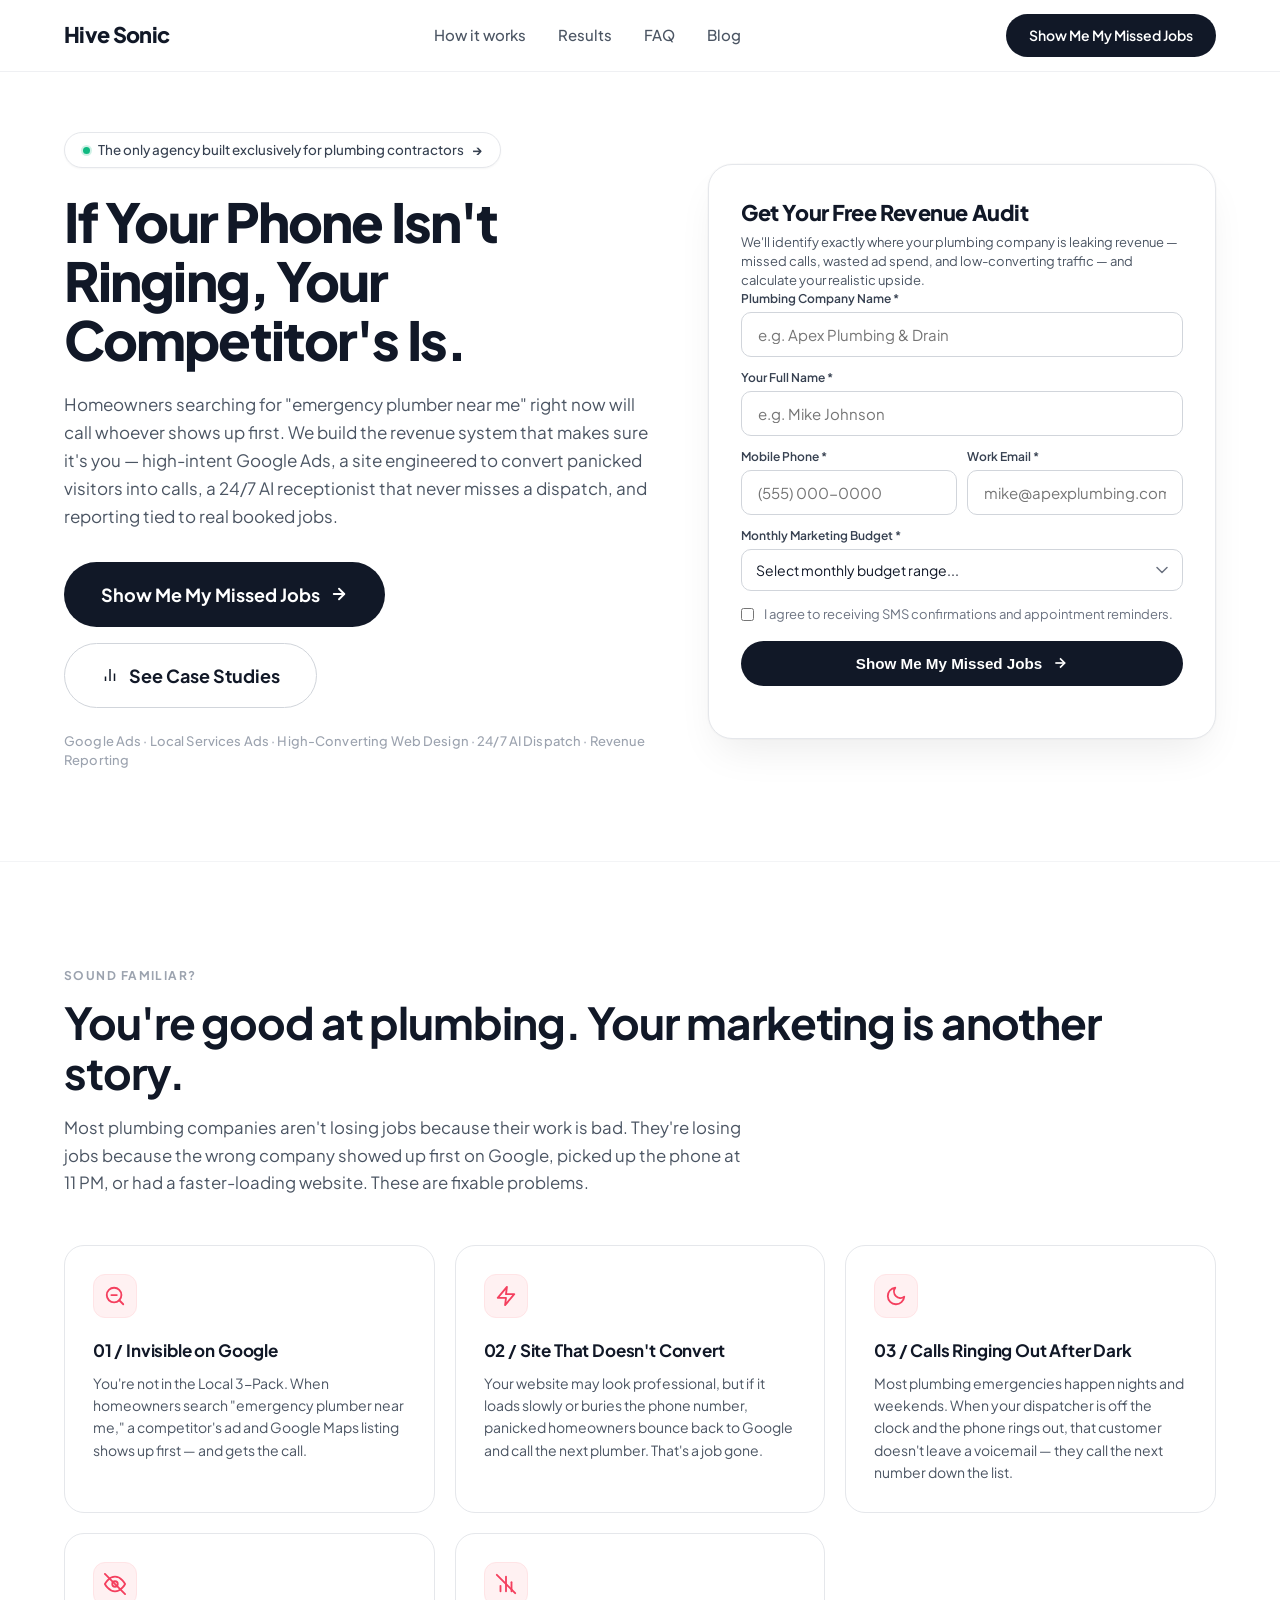
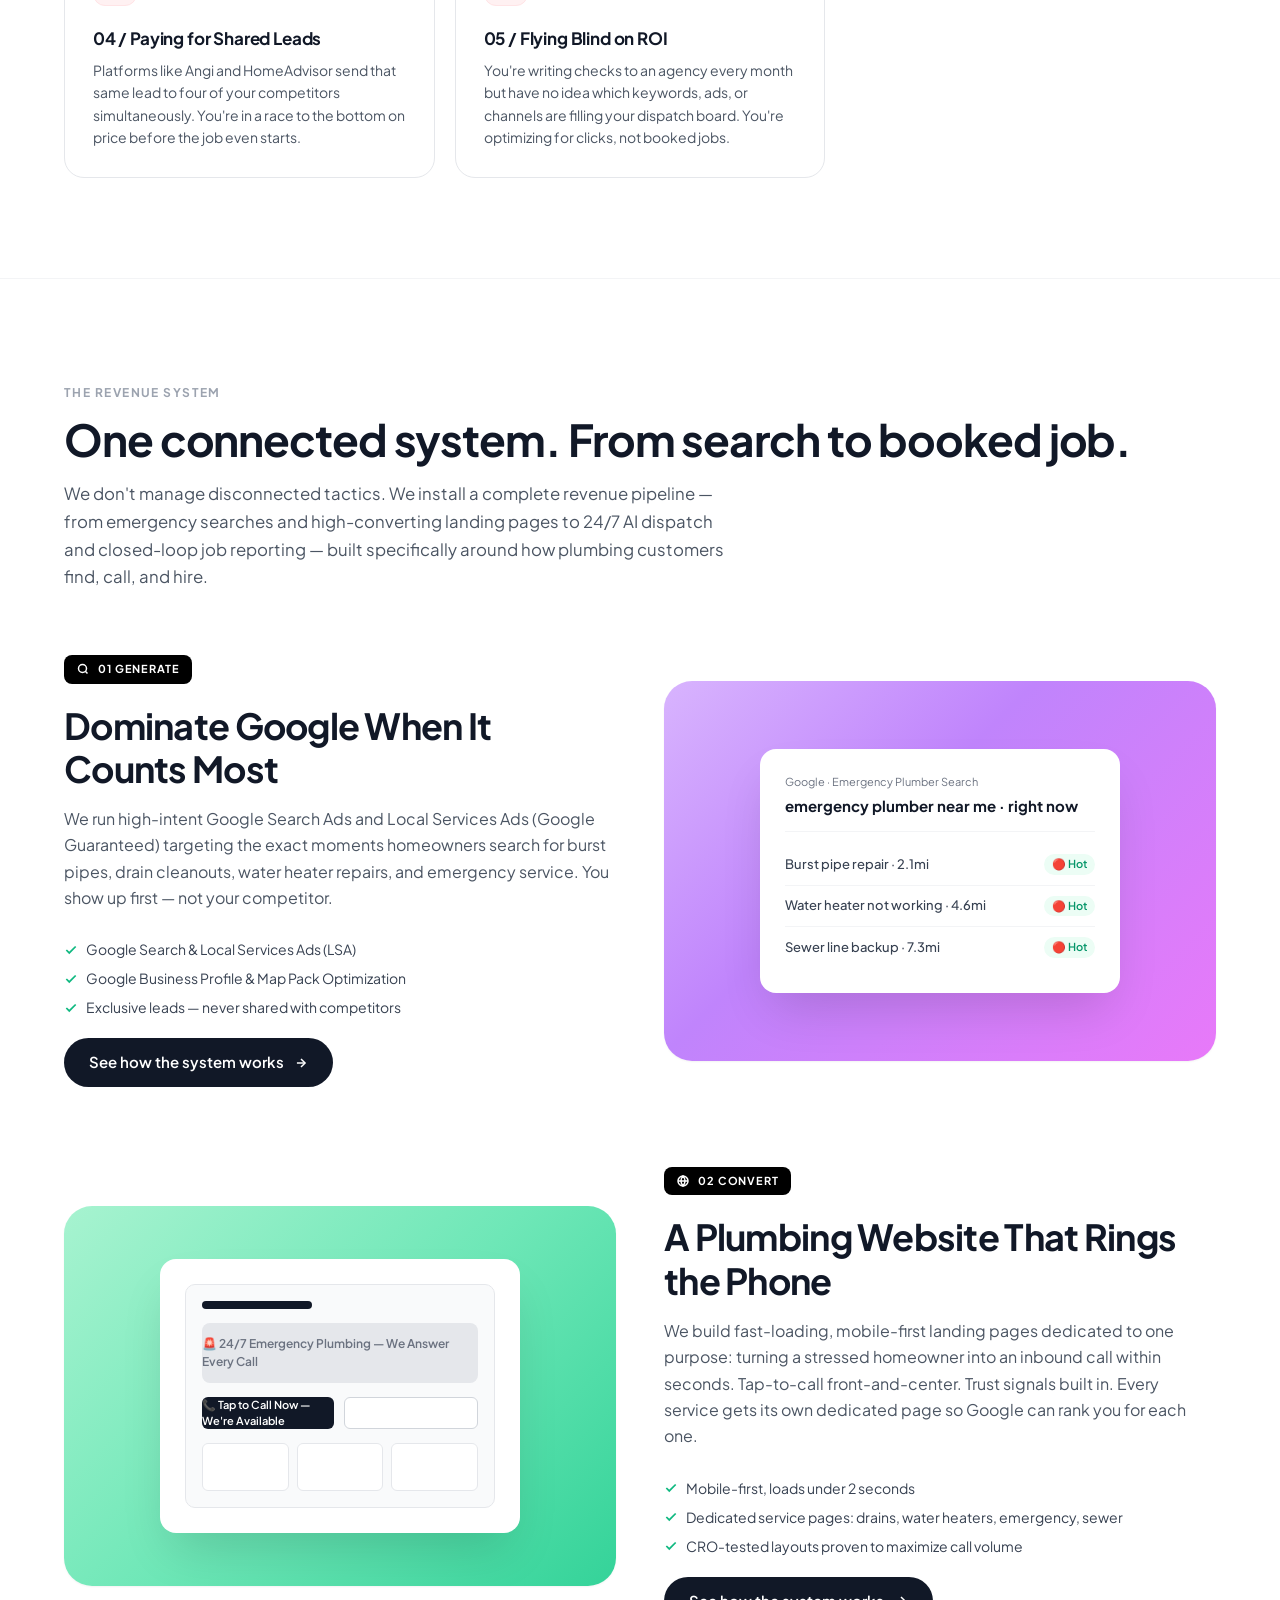
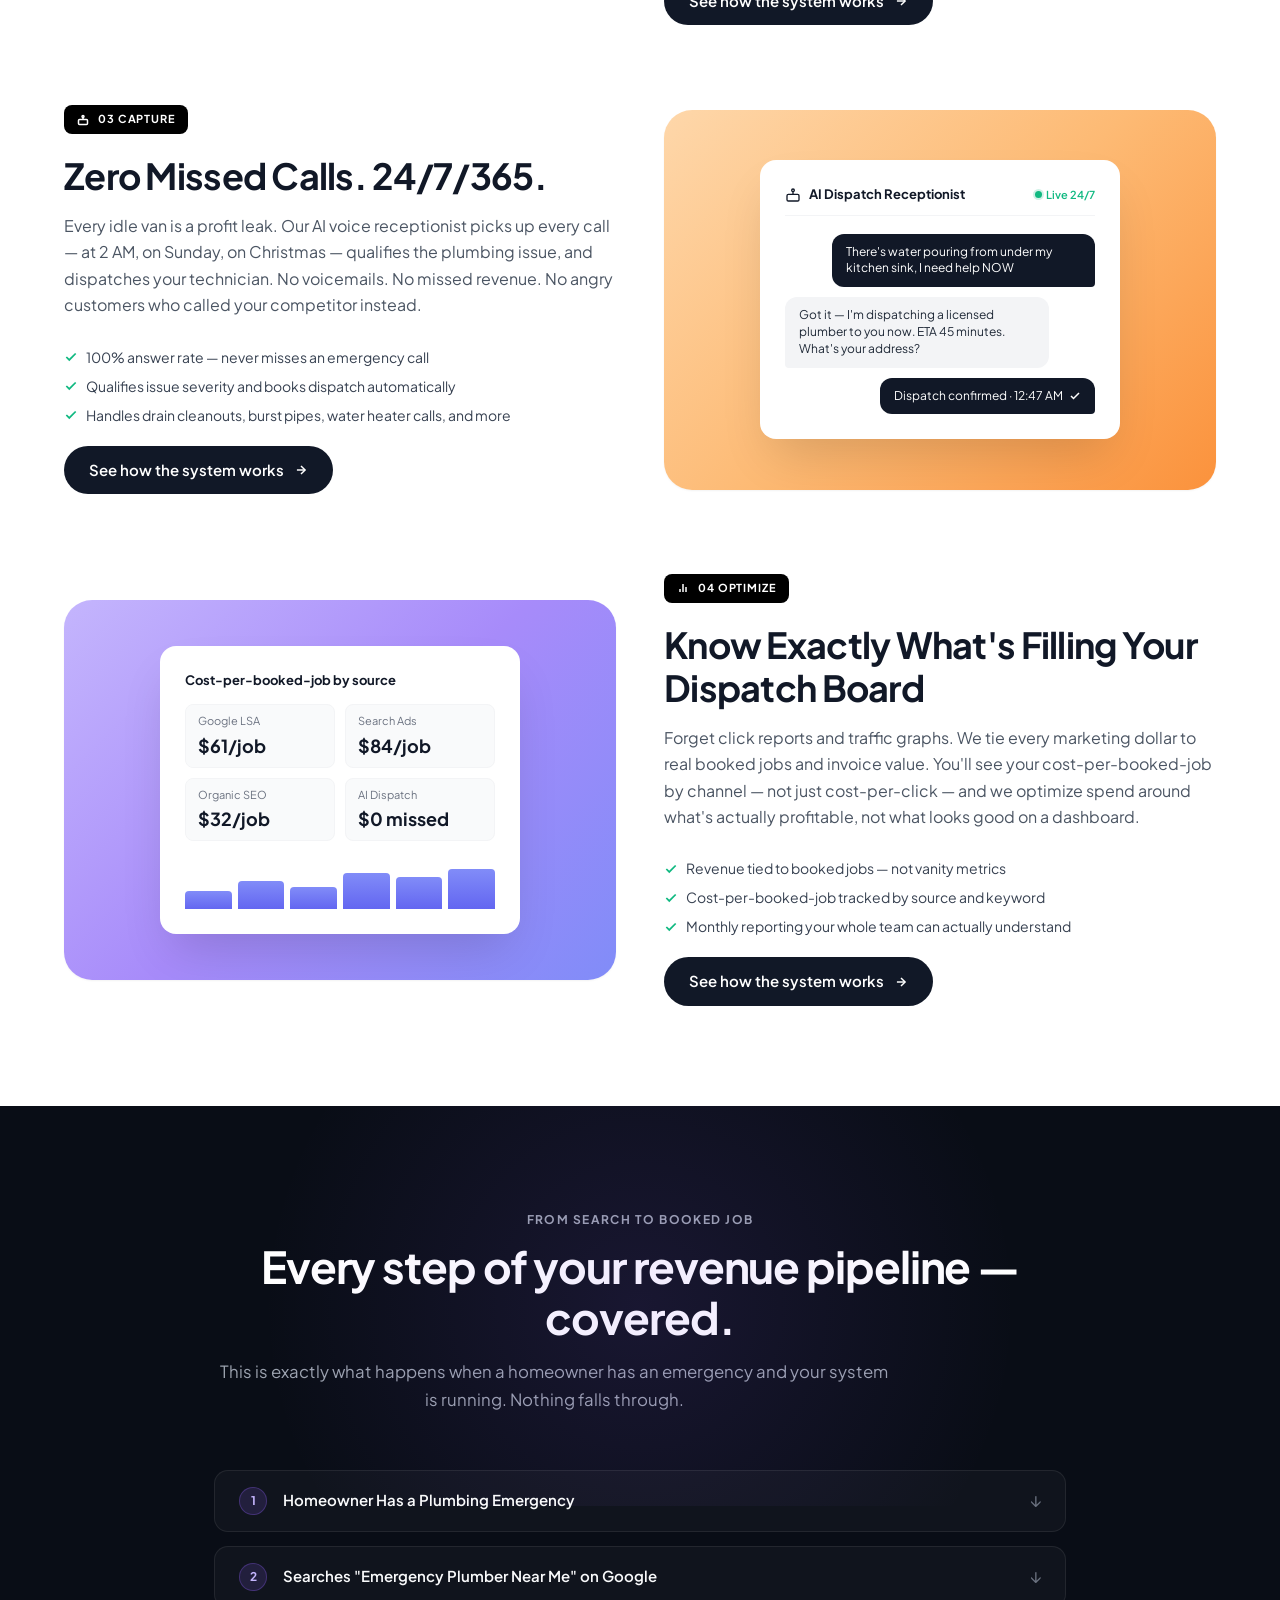
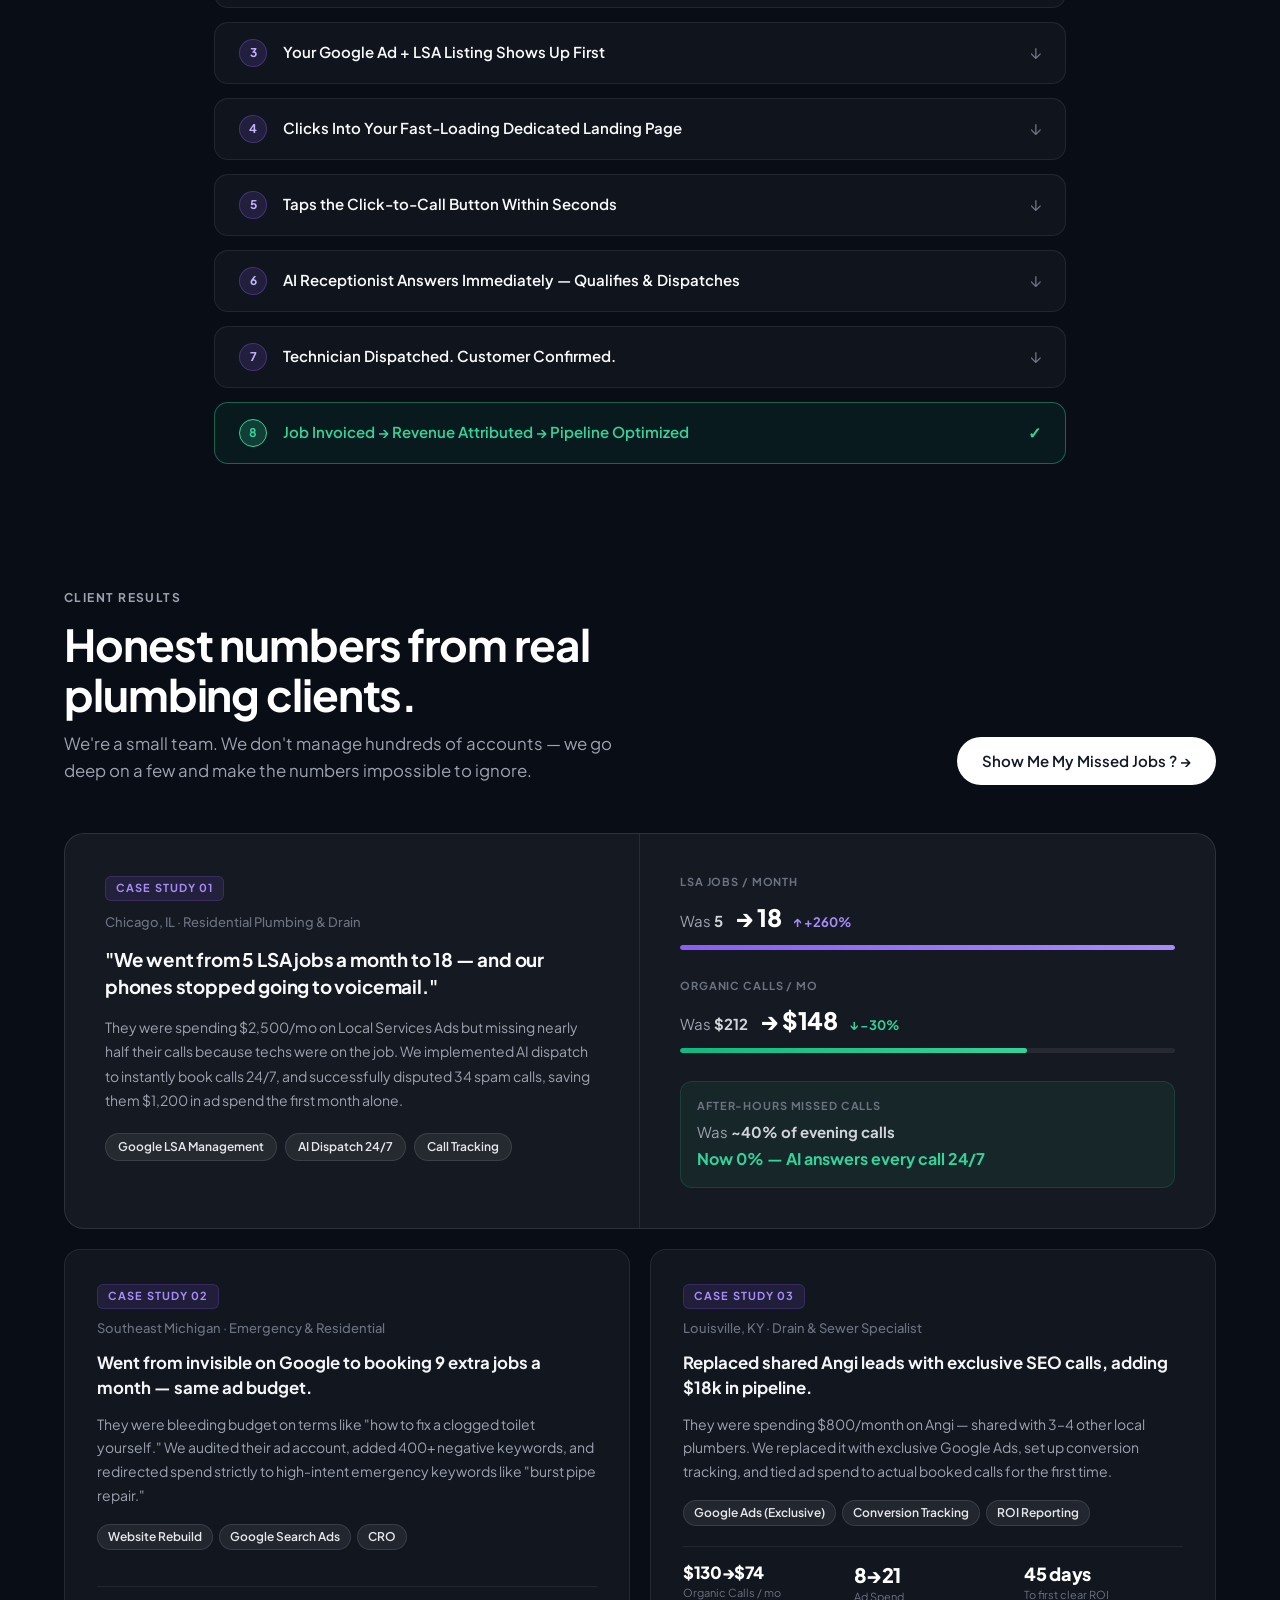
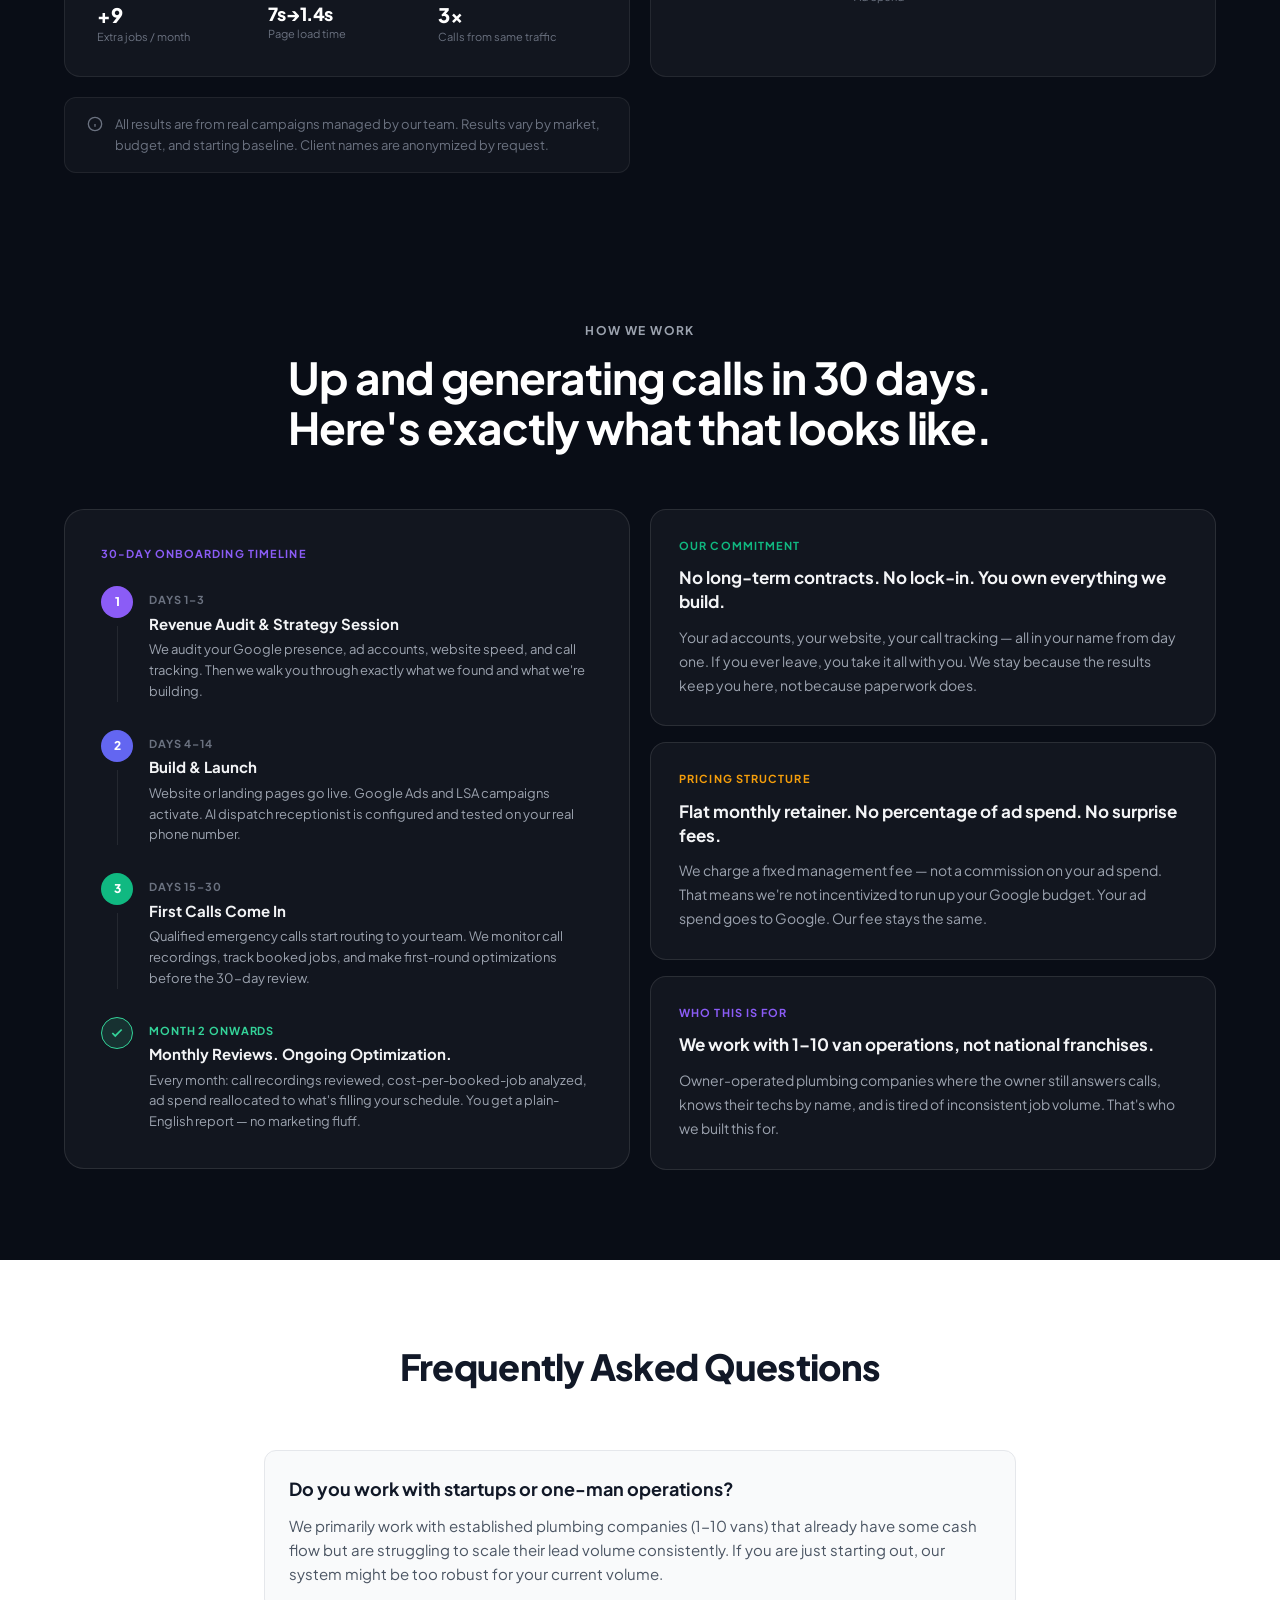
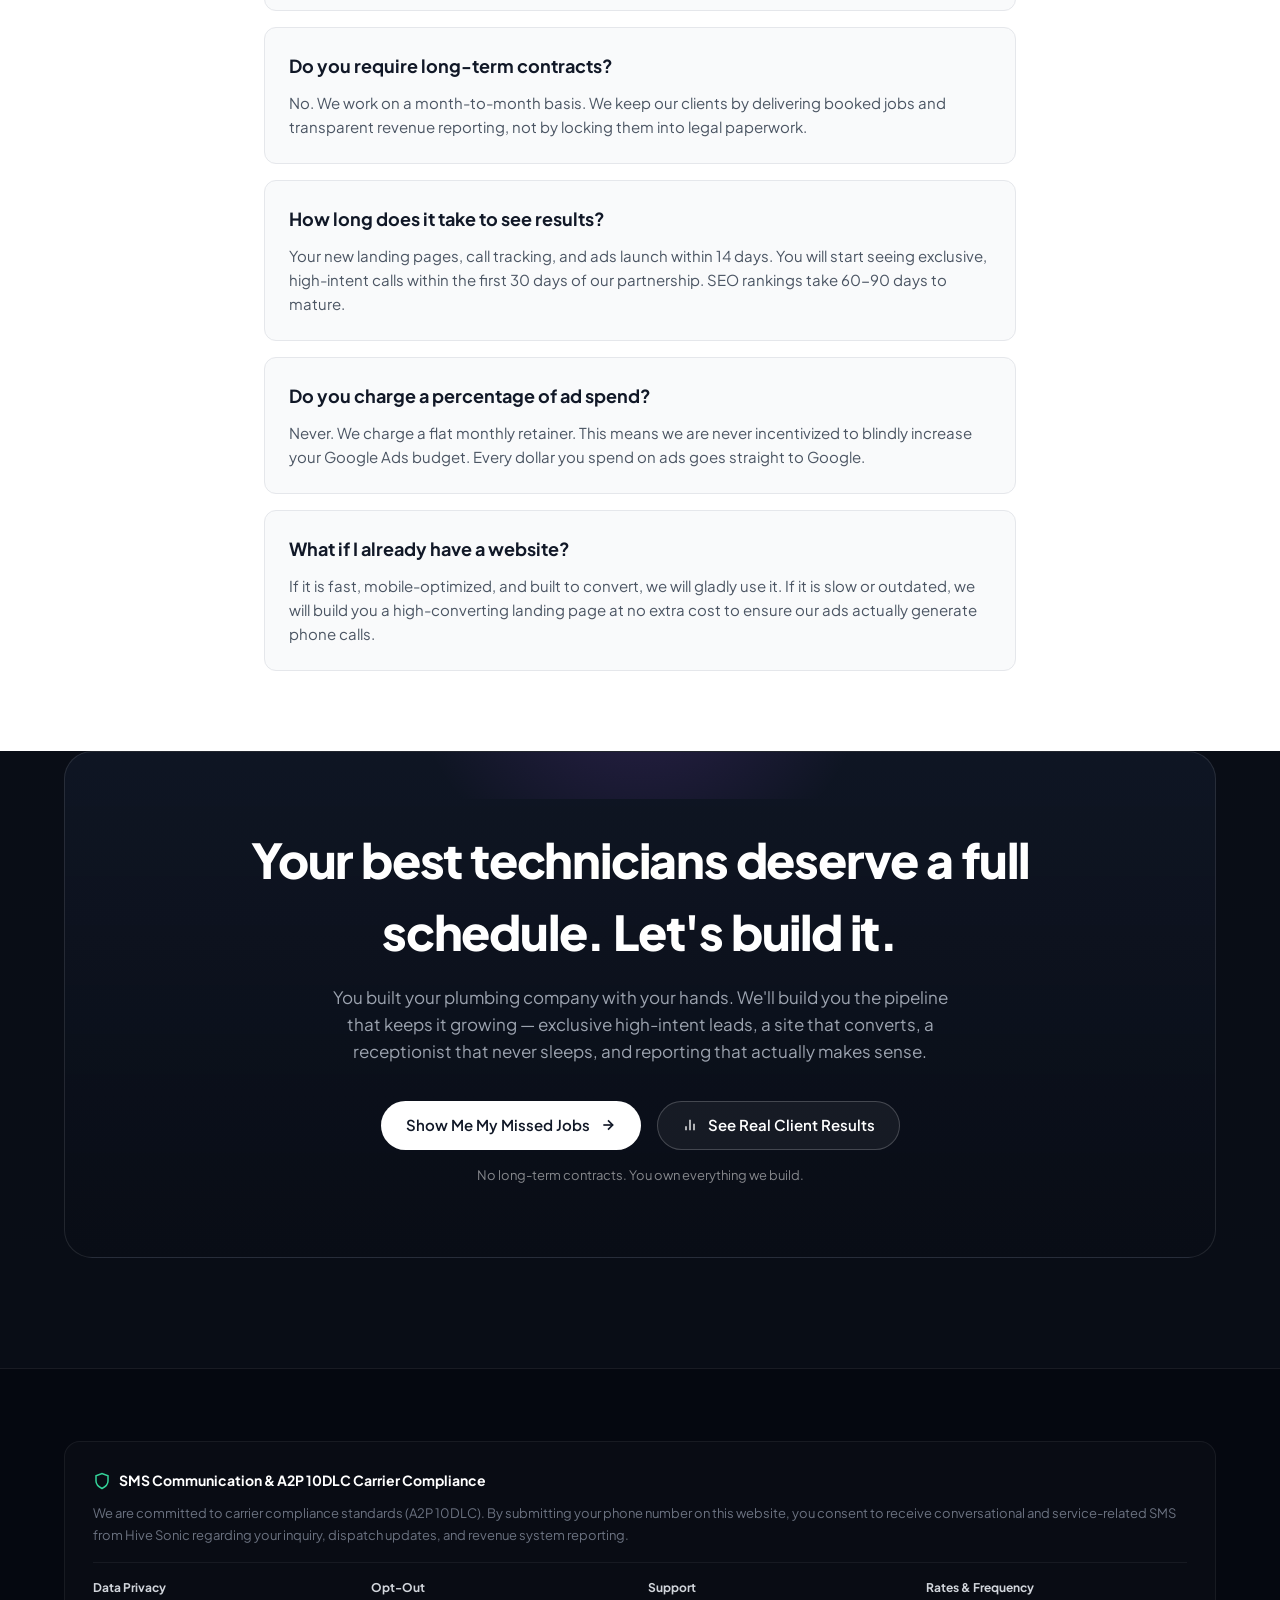
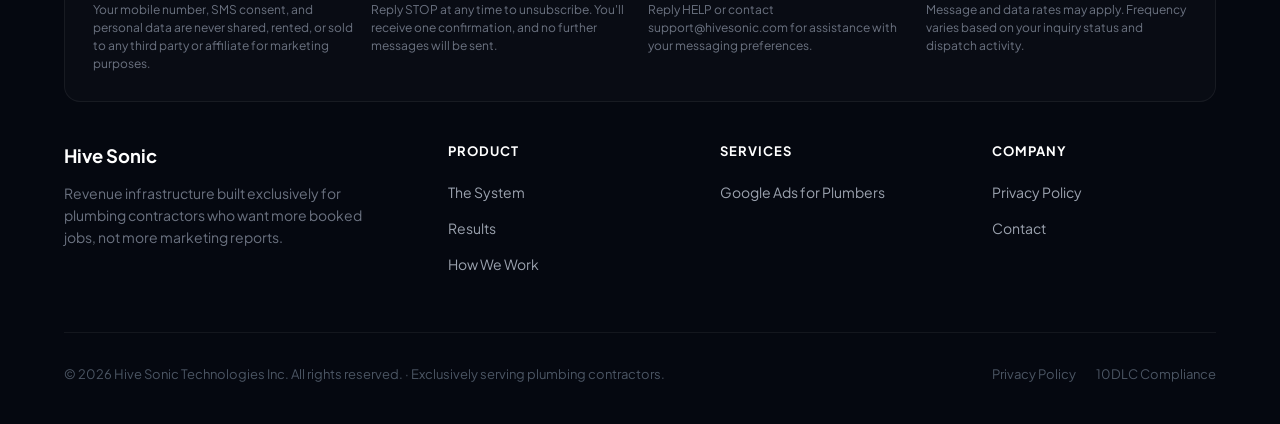
==== index.html @ 8dbe5eb0 "Add Blog link to navigation menus across all pages" ====
<!DOCTYPE html>
<html lang="en">
<head>
  <meta charset="UTF-8" />
  <meta name="viewport" content="width=device-width, initial-scale=1.0" />
  <title>Hive Sonic — Plumbing Marketing Agency That Books Jobs, Not Just Leads</title>
  <meta name="description" content="We help plumbing companies fill their dispatch board year-round with high-intent leads, 24/7 AI dispatch, and revenue reporting tied to real booked jobs — not vanity metrics." />
  <link rel="stylesheet" href="css/style.css" />
  <link rel="icon" href="data:image/svg+xml,<svg xmlns='http://www.w3.org/2000/svg' viewBox='0 0 100 100'><rect width='100' height='100' rx='24' fill='%23111827'/><circle cx='50' cy='50' r='16' fill='%23ffffff'/></svg>" />
</head>
<body>

  <!-- NAVIGATION -->
  <header class="header">
    <div class="container nav-container">
      <a href="index.html" class="logo">Hive Sonic</a>

      <nav class="nav-links">
        <a href="#how-it-works" class="nav-link">How it works</a>
        <a href="#results" class="nav-link">Results</a>
        <a href="#faq" class="nav-link">FAQ</a>
        <a href="blog.html" class="nav-link">Blog</a>
      </nav>

      <div class="nav-actions">
        <a href="#hero-booking-form" class="btn btn-primary btn-sm">Show Me My Missed Jobs</a>
        <button class="mobile-menu-btn" id="mobile-toggle" aria-label="Toggle menu">
          <span></span><span></span><span></span>
        </button>
      </div>
    </div>
  </header>

  <!-- Mobile Drawer -->
  <div id="mobile-drawer" style="display:none; background:#ffffff; border-bottom:1px solid #e5e7eb; padding:20px 24px;">
    <div style="display:flex; flex-direction:column; gap:16px;">
      <a href="#how-it-works" class="nav-link" style="font-size:1.1rem; font-weight:600;">How it works</a>
      <a href="#results" class="nav-link" style="font-size:1.1rem; font-weight:600;">Results</a>
      <a href="#faq" class="nav-link" style="font-size:1.1rem; font-weight:600;">FAQ</a>
      <a href="blog.html" class="nav-link" style="font-size:1.1rem; font-weight:600;">Blog</a>
      <a href="#hero-booking-form" class="btn btn-primary open-modal-btn" style="width:100%; justify-content:center; margin-top:10px;">Show Me My Missed Jobs</a>
    </div>
  </div>

  <main>
    <!-- ===================================================
         SECTION 1 — HERO
         =================================================== -->
    <section class="hero" id="hero">
      <div class="container">
        <div class="hero-grid-split">

          <!-- Left: Copy -->
          <div class="hero-content">

            <div class="hero-pill-wrapper">
              <a href="#system" class="hero-pill">
                <span class="status-dot"></span>
                <span>The only agency built exclusively for plumbing contractors</span>
                <span style="font-weight:700;">→</span>
              </a>
            </div>

            <h1 class="hero-title">
              If Your Phone Isn't Ringing, Your Competitor's Is.
            </h1>

            <p class="hero-description">
              Homeowners searching for "emergency plumber near me" right now will call whoever shows up first. We build the revenue system that makes sure it's you — high-intent Google Ads, a site engineered to convert panicked visitors into calls, a 24/7 AI receptionist that never misses a dispatch, and reporting tied to real booked jobs.
            </p>

            <div class="hero-cta-group">
              <a href="#hero-booking-form" class="btn btn-primary btn-lg">
                Show Me My Missed Jobs
                <svg width="18" height="18" viewBox="0 0 24 24" fill="none" stroke="currentColor" stroke-width="2.5" stroke-linecap="round" stroke-linejoin="round"><line x1="5" y1="12" x2="19" y2="12"></line><polyline points="12 5 19 12 12 19"></polyline></svg>
              </a>
              <a href="#results" class="btn btn-secondary btn-lg">
                <svg width="18" height="18" viewBox="0 0 24 24" fill="none" stroke="currentColor" stroke-width="2"><line x1="18" y1="20" x2="18" y2="10"></line><line x1="12" y1="20" x2="12" y2="4"></line><line x1="6" y1="20" x2="6" y2="14"></line></svg>
                See Case Studies
              </a>
            </div>

            <div class="hero-microcopy">
              Google Ads · Local Services Ads · High-Converting Web Design · 24/7 AI Dispatch · Revenue Reporting
            </div>

          </div>

          <!-- Right: Booking Form Card -->
          <div class="hero-card-form" id="hero-booking-form">
            <div class="hero-form-header">
              <h2 class="hero-form-title">Get Your Free Revenue Audit</h2>
              <p class="hero-form-sub">
                We'll identify exactly where your plumbing company is leaking revenue — missed calls, wasted ad spend, and low-converting traffic — and calculate your realistic upside.
              </p>
              <form id="hero-audit-form">
              <input type="hidden" name="access_key" value="9e80df7a-deae-4be1-b392-f03b2db5c977">
              <input type="hidden" name="subject" value="New Audit Request from Hive Sonic">
              <input type="hidden" name="from_name" value="Hive Sonic Website">

              <div class="form-group-sm">
                <label class="form-label-sm" for="hero-company">Plumbing Company Name *</label>
                <input class="form-input form-input-sm" type="text" id="hero-company" name="Company Name" required placeholder="e.g. Apex Plumbing & Drain" />
              </div>

              <div class="form-group-sm">
                <label class="form-label-sm" for="hero-name">Your Full Name *</label>
                <input class="form-input form-input-sm" type="text" id="hero-name" name="Contact Name" required placeholder="e.g. Mike Johnson" />
              </div>

              <div class="grid-2-col" style="gap: 10px;">
                <div class="form-group-sm">
                  <label class="form-label-sm" for="hero-phone">Mobile Phone *</label>
                  <input class="form-input form-input-sm" type="tel" id="hero-phone" name="Phone" required placeholder="(555) 000-0000" />
                </div>
                <div class="form-group-sm">
                  <label class="form-label-sm" for="hero-email">Work Email *</label>
                  <input class="form-input form-input-sm" type="email" id="hero-email" name="Email" required placeholder="mike@apexplumbing.com" />
                </div>
              </div>

              <div class="form-group-sm" style="margin-bottom: 14px;">
                <label class="form-label-sm" for="hero-budget">Monthly Marketing Budget *</label>
                <select class="form-select" id="hero-budget" name="Budget" required>
                  <option value="" disabled selected>Select monthly budget range...</option>
                  <option value="under-2500">&lt; $2,500 / month</option>
                  <option value="2500-5000">$2,500 – $5,000 / month</option>
                  <option value="5000-10000">$5,000 – $10,000 / month</option>
                  <option value="10000-25000">$10,000 – $25,000 / month</option>
                  <option value="25000-plus">$25,000+ / month</option>
                </select>
              </div>

              <div style="margin-bottom: 18px; display: flex; align-items: flex-start; gap: 10px;">
                <input type="checkbox" id="hero-sms-consent" name="SMS Consent" value="Agreed" required style="margin-top: 3px; cursor: pointer;" />
                <label for="hero-sms-consent" style="font-size: 0.8125rem; color: #6b7280; line-height: 1.4; margin: 0; cursor: pointer;">
                  I agree to receiving SMS confirmations and appointment reminders.
                </label>
              </div>

              <button type="submit" class="btn btn-primary" style="width:100%; justify-content:center; padding:13px; font-size:0.95rem; font-weight:700;">
                Show Me My Missed Jobs
                <svg width="16" height="16" viewBox="0 0 24 24" fill="none" stroke="currentColor" stroke-width="2.5"><line x1="5" y1="12" x2="19" y2="12"></line><polyline points="12 5 19 12 12 19"></polyline></svg>
              </button>
            </form>

            <div id="hero-form-success" style="display:none; text-align:center; padding:24px 0;">
              <div style="width:48px; height:48px; background:#ecfdf5; border-radius:50%; display:flex; align-items:center; justify-content:center; margin:0 auto 14px; color:#10b981;">
                <svg width="26" height="26" viewBox="0 0 24 24" fill="none" stroke="currentColor" stroke-width="3"><polyline points="20 6 9 17 4 12"></polyline></svg>
              </div>
              <h3 style="font-size:1.15rem; font-weight:700; color:#111827; margin-bottom:4px;">Audit Request Received!</h3>
              <p style="font-size:0.8125rem; color:#6b7280; line-height:1.45;">
                A plumbing growth specialist will review your market and reach you by SMS & email within 10 minutes during business hours.
              </p>
            </div>

          </div>

        </div>
      </div>
    </section>

    <!-- ===================================================
         SECTION 2 — THE PROBLEM
         =================================================== -->
    <section class="section section-problem" id="problem">
      <div class="container">

        <div class="problem-header">
          <span class="eyebrow">SOUND FAMILIAR?</span>
          <h2 class="section-headline">You're good at plumbing. Your marketing is another story.</h2>
          <p class="section-sub">
            Most plumbing companies aren't losing jobs because their work is bad. They're losing jobs because the wrong company showed up first on Google, picked up the phone at 11 PM, or had a faster-loading website. These are fixable problems.
          </p>
        </div>

        <div class="problem-grid">

          <div class="problem-card">
            <div class="problem-icon-wrapper">
              <svg width="22" height="22" viewBox="0 0 24 24" fill="none" stroke="currentColor" stroke-width="2" stroke-linecap="round" stroke-linejoin="round"><circle cx="11" cy="11" r="8"></circle><line x1="21" y1="21" x2="16.65" y2="16.65"></line><line x1="8" y1="11" x2="14" y2="11"></line></svg>
            </div>
            <h3 class="problem-card-title">01 / Invisible on Google</h3>
            <p class="problem-card-desc">You're not in the Local 3-Pack. When homeowners search "emergency plumber near me," a competitor's ad and Google Maps listing shows up first — and gets the call.</p>
          </div>

          <div class="problem-card">
            <div class="problem-icon-wrapper">
              <svg width="22" height="22" viewBox="0 0 24 24" fill="none" stroke="currentColor" stroke-width="2" stroke-linecap="round" stroke-linejoin="round"><path d="M13 2L3 14h9l-1 8 10-12h-9l1-8z"></path></svg>
            </div>
            <h3 class="problem-card-title">02 / Site That Doesn't Convert</h3>
            <p class="problem-card-desc">Your website may look professional, but if it loads slowly or buries the phone number, panicked homeowners bounce back to Google and call the next plumber. That's a job gone.</p>
          </div>

          <div class="problem-card">
            <div class="problem-icon-wrapper">
              <svg width="22" height="22" viewBox="0 0 24 24" fill="none" stroke="currentColor" stroke-width="2" stroke-linecap="round" stroke-linejoin="round"><path d="M21 12.79A9 9 0 1 1 11.21 3 7 7 0 0 0 21 12.79z"></path></svg>
            </div>
            <h3 class="problem-card-title">03 / Calls Ringing Out After Dark</h3>
            <p class="problem-card-desc">Most plumbing emergencies happen nights and weekends. When your dispatcher is off the clock and the phone rings out, that customer doesn't leave a voicemail — they call the next number down the list.</p>
          </div>

          <div class="problem-card">
            <div class="problem-icon-wrapper">
              <svg width="22" height="22" viewBox="0 0 24 24" fill="none" stroke="currentColor" stroke-width="2" stroke-linecap="round" stroke-linejoin="round"><path d="M1 12s4-8 11-8 11 8 11 8-4 8-11 8-11-8-11-8z"></path><circle cx="12" cy="12" r="3"></circle><line x1="1" y1="1" x2="23" y2="23"></line></svg>
            </div>
            <h3 class="problem-card-title">04 / Paying for Shared Leads</h3>
            <p class="problem-card-desc">Platforms like Angi and HomeAdvisor send that same lead to four of your competitors simultaneously. You're in a race to the bottom on price before the job even starts.</p>
          </div>

          <div class="problem-card">
            <div class="problem-icon-wrapper">
              <svg width="22" height="22" viewBox="0 0 24 24" fill="none" stroke="currentColor" stroke-width="2" stroke-linecap="round" stroke-linejoin="round"><line x1="18" y1="20" x2="18" y2="10"></line><line x1="12" y1="20" x2="12" y2="4"></line><line x1="6" y1="20" x2="6" y2="14"></line><line x1="2" y1="2" x2="22" y2="22"></line></svg>
            </div>
            <h3 class="problem-card-title">05 / Flying Blind on ROI</h3>
            <p class="problem-card-desc">You're writing checks to an agency every month but have no idea which keywords, ads, or channels are filling your dispatch board. You're optimizing for clicks, not booked jobs.</p>
          </div>

        </div>

      </div>
    </section>

    <!-- ===================================================
         SECTION 3 — THE CORE SYSTEM
         =================================================== -->
    <section class="section section-system" id="system">
      <div class="container">

        <div class="system-header">
          <span class="eyebrow">THE REVENUE SYSTEM</span>
          <h2 class="section-headline">One connected system. From search to booked job.</h2>
          <p class="section-sub">
            We don't manage disconnected tactics. We install a complete revenue pipeline — from emergency searches and high-converting landing pages to 24/7 AI dispatch and closed-loop job reporting — built specifically around how plumbing customers find, call, and hire.
          </p>
        </div>

        <div class="system-stages">

          <!-- STAGE 01: GENERATE -->
          <div class="stage-row">
            <div class="stage-content">
              <div class="stage-badge">
                <span class="stage-badge-icon">
                  <svg width="12" height="12" viewBox="0 0 24 24" fill="none" stroke="currentColor" stroke-width="3"><circle cx="11" cy="11" r="8"></circle><line x1="21" y1="21" x2="16.65" y2="16.65"></line></svg>
                </span>
                01 GENERATE
              </div>
              <h3 class="stage-headline">Dominate Google When It Counts Most</h3>
              <p class="stage-desc">We run high-intent Google Search Ads and Local Services Ads (Google Guaranteed) targeting the exact moments homeowners search for burst pipes, drain cleanouts, water heater repairs, and emergency service. You show up first — not your competitor.</p>
              <ul style="list-style:none; padding:0; margin:0 0 20px; display:flex; flex-direction:column; gap:8px;">
                <li style="display:flex; align-items:center; gap:8px; font-size:0.875rem; color:#374151;">
                  <svg width="14" height="14" viewBox="0 0 24 24" fill="none" stroke="#10b981" stroke-width="3"><polyline points="20 6 9 17 4 12"></polyline></svg>
                  Google Search & Local Services Ads (LSA)
                </li>
                <li style="display:flex; align-items:center; gap:8px; font-size:0.875rem; color:#374151;">
                  <svg width="14" height="14" viewBox="0 0 24 24" fill="none" stroke="#10b981" stroke-width="3"><polyline points="20 6 9 17 4 12"></polyline></svg>
                  Google Business Profile &amp; Map Pack Optimization
                </li>
                <li style="display:flex; align-items:center; gap:8px; font-size:0.875rem; color:#374151;">
                  <svg width="14" height="14" viewBox="0 0 24 24" fill="none" stroke="#10b981" stroke-width="3"><polyline points="20 6 9 17 4 12"></polyline></svg>
                  Exclusive leads — never shared with competitors
                </li>
              </ul>
              <a href="#hero-booking-form" class="btn btn-primary open-modal-btn">
                See how the system works
                <svg width="14" height="14" viewBox="0 0 24 24" fill="none" stroke="currentColor" stroke-width="2.5"><line x1="5" y1="12" x2="19" y2="12"></line><polyline points="12 5 19 12 12 19"></polyline></svg>
              </a>
            </div>

            <div class="stage-visual">
              <div class="gradient-backdrop gradient-purple">
                <div class="floating-ui-card">
                  <div class="search-widget-label">Google · Emergency Plumber Search</div>
                  <div class="search-widget-query">emergency plumber near me · right now</div>
                  <div class="search-lead-item">
                    <span>Burst pipe repair · 2.1mi</span>
                    <span class="badge-hot">🔴 Hot</span>
                  </div>
                  <div class="search-lead-item">
                    <span>Water heater not working · 4.6mi</span>
                    <span class="badge-hot">🔴 Hot</span>
                  </div>
                  <div class="search-lead-item">
                    <span>Sewer line backup · 7.3mi</span>
                    <span class="badge-hot">🔴 Hot</span>
                  </div>
                </div>
              </div>
            </div>
          </div>

          <!-- STAGE 02: CONVERT -->
          <div class="stage-row reverse">
            <div class="stage-content">
              <div class="stage-badge">
                <span class="stage-badge-icon">
                  <svg width="12" height="12" viewBox="0 0 24 24" fill="none" stroke="currentColor" stroke-width="3"><circle cx="12" cy="12" r="10"></circle><line x1="2" y1="12" x2="22" y2="12"></line><path d="M12 2a15.3 15.3 0 0 1 4 10 15.3 15.3 0 0 1-4 10 15.3 15.3 0 0 1-4-10 15.3 15.3 0 0 1 4-10z"></path></svg>
                </span>
                02 CONVERT
              </div>
              <h3 class="stage-headline">A Plumbing Website That Rings the Phone</h3>
              <p class="stage-desc">We build fast-loading, mobile-first landing pages dedicated to one purpose: turning a stressed homeowner into an inbound call within seconds. Tap-to-call front-and-center. Trust signals built in. Every service gets its own dedicated page so Google can rank you for each one.</p>
              <ul style="list-style:none; padding:0; margin:0 0 20px; display:flex; flex-direction:column; gap:8px;">
                <li style="display:flex; align-items:center; gap:8px; font-size:0.875rem; color:#374151;">
                  <svg width="14" height="14" viewBox="0 0 24 24" fill="none" stroke="#10b981" stroke-width="3"><polyline points="20 6 9 17 4 12"></polyline></svg>
                  Mobile-first, loads under 2 seconds
                </li>
                <li style="display:flex; align-items:center; gap:8px; font-size:0.875rem; color:#374151;">
                  <svg width="14" height="14" viewBox="0 0 24 24" fill="none" stroke="#10b981" stroke-width="3"><polyline points="20 6 9 17 4 12"></polyline></svg>
                  Dedicated service pages: drains, water heaters, emergency, sewer
                </li>
                <li style="display:flex; align-items:center; gap:8px; font-size:0.875rem; color:#374151;">
                  <svg width="14" height="14" viewBox="0 0 24 24" fill="none" stroke="#10b981" stroke-width="3"><polyline points="20 6 9 17 4 12"></polyline></svg>
                  CRO-tested layouts proven to maximize call volume
                </li>
              </ul>
              <a href="#hero-booking-form" class="btn btn-primary open-modal-btn">
                See how the system works
                <svg width="14" height="14" viewBox="0 0 24 24" fill="none" stroke="currentColor" stroke-width="2.5"><line x1="5" y1="12" x2="19" y2="12"></line><polyline points="12 5 19 12 12 19"></polyline></svg>
              </a>
            </div>

            <div class="stage-visual">
              <div class="gradient-backdrop gradient-mint">
                <div class="floating-ui-card">
                  <div class="convert-preview">
                    <div class="convert-header-bar"></div>
                    <div class="convert-banner">🚨 24/7 Emergency Plumbing — We Answer Every Call</div>
                    <div class="convert-action-row">
                      <div class="convert-btn-mock">📞 Tap to Call Now — We're Available</div>
                      <div class="convert-btn-mock-light"></div>
                    </div>
                    <div class="convert-blocks">
                      <div class="convert-block"></div>
                      <div class="convert-block"></div>
                      <div class="convert-block"></div>
                    </div>
                  </div>
                </div>
              </div>
            </div>
          </div>

          <!-- STAGE 03: CAPTURE -->
          <div class="stage-row">
            <div class="stage-content">
              <div class="stage-badge">
                <span class="stage-badge-icon">
                  <svg width="12" height="12" viewBox="0 0 24 24" fill="none" stroke="currentColor" stroke-width="3"><rect x="3" y="11" width="18" height="10" rx="2"></rect><circle cx="12" cy="5" r="2"></circle><path d="M12 7v4"></path></svg>
                </span>
                03 CAPTURE
              </div>
              <h3 class="stage-headline">Zero Missed Calls. 24/7/365.</h3>
              <p class="stage-desc">Every idle van is a profit leak. Our AI voice receptionist picks up every call — at 2 AM, on Sunday, on Christmas — qualifies the plumbing issue, and dispatches your technician. No voicemails. No missed revenue. No angry customers who called your competitor instead.</p>
              <ul style="list-style:none; padding:0; margin:0 0 20px; display:flex; flex-direction:column; gap:8px;">
                <li style="display:flex; align-items:center; gap:8px; font-size:0.875rem; color:#374151;">
                  <svg width="14" height="14" viewBox="0 0 24 24" fill="none" stroke="#10b981" stroke-width="3"><polyline points="20 6 9 17 4 12"></polyline></svg>
                  100% answer rate — never misses an emergency call
                </li>
                <li style="display:flex; align-items:center; gap:8px; font-size:0.875rem; color:#374151;">
                  <svg width="14" height="14" viewBox="0 0 24 24" fill="none" stroke="#10b981" stroke-width="3"><polyline points="20 6 9 17 4 12"></polyline></svg>
                  Qualifies issue severity and books dispatch automatically
                </li>
                <li style="display:flex; align-items:center; gap:8px; font-size:0.875rem; color:#374151;">
                  <svg width="14" height="14" viewBox="0 0 24 24" fill="none" stroke="#10b981" stroke-width="3"><polyline points="20 6 9 17 4 12"></polyline></svg>
                  Handles drain cleanouts, burst pipes, water heater calls, and more
                </li>
              </ul>
              <a href="#hero-booking-form" class="btn btn-primary open-modal-btn">
                See how the system works
                <svg width="14" height="14" viewBox="0 0 24 24" fill="none" stroke="currentColor" stroke-width="2.5"><line x1="5" y1="12" x2="19" y2="12"></line><polyline points="12 5 19 12 12 19"></polyline></svg>
              </a>
            </div>

            <div class="stage-visual">
              <div class="gradient-backdrop gradient-amber">
                <div class="floating-ui-card">
                  <div class="ai-card-header">
                    <div class="ai-card-title">
                      <svg width="16" height="16" viewBox="0 0 24 24" fill="none" stroke="currentColor" stroke-width="2"><rect x="3" y="11" width="18" height="10" rx="2"></rect><circle cx="12" cy="5" r="2"></circle><path d="M12 7v4"></path></svg>
                      AI Dispatch Receptionist
                    </div>
                    <div class="ai-live-indicator">
                      <span class="status-dot"></span> Live 24/7
                    </div>
                  </div>
                  <div class="ai-chat-thread">
                    <div class="chat-bubble bubble-user">
                      There's water pouring from under my kitchen sink, I need help NOW
                    </div>
                    <div class="chat-bubble bubble-ai">
                      Got it — I'm dispatching a licensed plumber to you now. ETA 45 minutes. What's your address?
                    </div>
                    <div class="chat-bubble bubble-confirm">
                      <span>Dispatch confirmed · 12:47 AM</span>
                      <svg width="12" height="12" viewBox="0 0 24 24" fill="none" stroke="currentColor" stroke-width="3"><polyline points="20 6 9 17 4 12"></polyline></svg>
                    </div>
                  </div>
                </div>
              </div>
            </div>
          </div>

          <!-- STAGE 04: OPTIMIZE -->
          <div class="stage-row reverse">
            <div class="stage-content">
              <div class="stage-badge">
                <span class="stage-badge-icon">
                  <svg width="12" height="12" viewBox="0 0 24 24" fill="none" stroke="currentColor" stroke-width="3"><line x1="18" y1="20" x2="18" y2="10"></line><line x1="12" y1="20" x2="12" y2="4"></line><line x1="6" y1="20" x2="6" y2="14"></line></svg>
                </span>
                04 OPTIMIZE
              </div>
              <h3 class="stage-headline">Know Exactly What's Filling Your Dispatch Board</h3>
              <p class="stage-desc">Forget click reports and traffic graphs. We tie every marketing dollar to real booked jobs and invoice value. You'll see your cost-per-booked-job by channel — not just cost-per-click — and we optimize spend around what's actually profitable, not what looks good on a dashboard.</p>
              <ul style="list-style:none; padding:0; margin:0 0 20px; display:flex; flex-direction:column; gap:8px;">
                <li style="display:flex; align-items:center; gap:8px; font-size:0.875rem; color:#374151;">
                  <svg width="14" height="14" viewBox="0 0 24 24" fill="none" stroke="#10b981" stroke-width="3"><polyline points="20 6 9 17 4 12"></polyline></svg>
                  Revenue tied to booked jobs — not vanity metrics
                </li>
                <li style="display:flex; align-items:center; gap:8px; font-size:0.875rem; color:#374151;">
                  <svg width="14" height="14" viewBox="0 0 24 24" fill="none" stroke="#10b981" stroke-width="3"><polyline points="20 6 9 17 4 12"></polyline></svg>
                  Cost-per-booked-job tracked by source and keyword
                </li>
                <li style="display:flex; align-items:center; gap:8px; font-size:0.875rem; color:#374151;">
                  <svg width="14" height="14" viewBox="0 0 24 24" fill="none" stroke="#10b981" stroke-width="3"><polyline points="20 6 9 17 4 12"></polyline></svg>
                  Monthly reporting your whole team can actually understand
                </li>
              </ul>
              <a href="#hero-booking-form" class="btn btn-primary open-modal-btn">
                See how the system works
                <svg width="14" height="14" viewBox="0 0 24 24" fill="none" stroke="currentColor" stroke-width="2.5"><line x1="5" y1="12" x2="19" y2="12"></line><polyline points="12 5 19 12 12 19"></polyline></svg>
              </a>
            </div>

            <div class="stage-visual">
              <div class="gradient-backdrop gradient-indigo">
                <div class="floating-ui-card">
                  <div class="track-header">Cost-per-booked-job by source</div>
                  <div class="track-grid">
                    <div class="track-item">
                      <div class="track-label">Google LSA</div>
                      <div class="track-val">$61/job</div>
                    </div>
                    <div class="track-item">
                      <div class="track-label">Search Ads</div>
                      <div class="track-val">$84/job</div>
                    </div>
                    <div class="track-item">
                      <div class="track-label">Organic SEO</div>
                      <div class="track-val">$32/job</div>
                    </div>
                    <div class="track-item">
                      <div class="track-label">AI Dispatch</div>
                      <div class="track-val">$0 missed</div>
                    </div>
                  </div>
                  <div class="track-bars">
                    <div class="track-bar" style="height:45%;"></div>
                    <div class="track-bar" style="height:70%;"></div>
                    <div class="track-bar" style="height:55%;"></div>
                    <div class="track-bar" style="height:90%;"></div>
                    <div class="track-bar" style="height:80%;"></div>
                    <div class="track-bar" style="height:100%;"></div>
                  </div>
                </div>
              </div>
            </div>
          </div>

        </div>
      </div>
    </section>


    <!-- DARK WRAPPER -->
    <div class="section-dark">

      <!-- ===================================================
           SECTION 5 — CUSTOMER WORKFLOW
           =================================================== -->
      <section class="section" id="workflow" style="padding-bottom:60px;">
        <div class="container-narrow">

          <div style="text-align:center;">
            <span class="eyebrow eyebrow-dark">FROM SEARCH TO BOOKED JOB</span>
            <h2 class="section-headline section-headline-dark">Every step of your revenue pipeline — covered.</h2>
            <p class="section-sub section-sub-dark">This is exactly what happens when a homeowner has an emergency and your system is running. Nothing falls through.</p>
          </div>

          <div class="workflow-pipeline">

            <div class="workflow-step">
              <div class="workflow-step-left">
                <span class="workflow-step-num">1</span>
                <span class="workflow-step-text">Homeowner Has a Plumbing Emergency</span>
              </div>
              <span class="workflow-step-arrow">↓</span>
            </div>

            <div class="workflow-step">
              <div class="workflow-step-left">
                <span class="workflow-step-num">2</span>
                <span class="workflow-step-text">Searches "Emergency Plumber Near Me" on Google</span>
              </div>
              <span class="workflow-step-arrow">↓</span>
            </div>

            <div class="workflow-step">
              <div class="workflow-step-left">
                <span class="workflow-step-num">3</span>
                <span class="workflow-step-text">Your Google Ad + LSA Listing Shows Up First</span>
              </div>
              <span class="workflow-step-arrow">↓</span>
            </div>

            <div class="workflow-step">
              <div class="workflow-step-left">
                <span class="workflow-step-num">4</span>
                <span class="workflow-step-text">Clicks Into Your Fast-Loading Dedicated Landing Page</span>
              </div>
              <span class="workflow-step-arrow">↓</span>
            </div>

            <div class="workflow-step">
              <div class="workflow-step-left">
                <span class="workflow-step-num">5</span>
                <span class="workflow-step-text">Taps the Click-to-Call Button Within Seconds</span>
              </div>
              <span class="workflow-step-arrow">↓</span>
            </div>

            <div class="workflow-step">
              <div class="workflow-step-left">
                <span class="workflow-step-num">6</span>
                <span class="workflow-step-text">AI Receptionist Answers Immediately — Qualifies & Dispatches</span>
              </div>
              <span class="workflow-step-arrow">↓</span>
            </div>

            <div class="workflow-step">
              <div class="workflow-step-left">
                <span class="workflow-step-num">7</span>
                <span class="workflow-step-text">Technician Dispatched. Customer Confirmed.</span>
              </div>
              <span class="workflow-step-arrow">↓</span>
            </div>

            <div class="workflow-step" style="border-color:rgba(52,211,153,0.4); background:rgba(16,185,129,0.08);">
              <div class="workflow-step-left">
                <span class="workflow-step-num" style="background:rgba(52,211,153,0.2); color:#34d399; border-color:#34d399;">8</span>
                <span class="workflow-step-text" style="color:#34d399;">Job Invoiced → Revenue Attributed → Pipeline Optimized</span>
              </div>
              <span style="color:#34d399; font-weight:700;">✓</span>
            </div>

          </div>

        </div>
      </section>

      <!-- ===================================================
           SECTION 6 — CASE STUDIES
           =================================================== -->
      <section class="section" id="results" style="padding-top:60px; padding-bottom:80px;">
        <div class="container">

          <!-- Header row -->
          <div style="display:flex; flex-wrap:wrap; align-items:flex-end; justify-content:space-between; gap:24px; margin-bottom:48px;">
            <div style="max-width:580px;">
              <span class="eyebrow eyebrow-dark">CLIENT RESULTS</span>
              <h2 class="section-headline section-headline-dark" style="margin-bottom:10px;">Honest numbers from real plumbing clients.</h2>
              <p class="section-sub section-sub-dark" style="margin:0;">We're a small team. We don't manage hundreds of accounts — we go deep on a few and make the numbers impossible to ignore.</p>
            </div>
            <a href="#hero-booking-form" class="btn btn-white" style="flex-shrink:0;">Show Me My Missed Jobs ? →</a>
          </div>

          <!-- Case Study 01 — Large Feature Card -->
          <div style="background:rgba(255,255,255,0.05); border:1px solid rgba(255,255,255,0.1); border-radius:20px; overflow:hidden; margin-bottom:20px;">
            <div class="grid-2-col" style="min-height:300px;">

              <!-- Left: Story -->
              <div style="padding:40px; border-right:1px solid rgba(255,255,255,0.08);">
                <div style="display:inline-block; font-size:0.6875rem; font-weight:700; letter-spacing:0.1em; text-transform:uppercase; color:#a78bfa; background:rgba(139,92,246,0.12); border:1px solid rgba(139,92,246,0.2); border-radius:6px; padding:3px 10px; margin-bottom:12px;">Case Study 01</div>
                <div style="font-size:0.8125rem; color:#6b7280; margin-bottom:14px; font-weight:500;">Chicago, IL · Residential Plumbing &amp; Drain</div>
                <h3 style="font-size:1.175rem; font-weight:700; color:#f9fafb; line-height:1.45; letter-spacing:-0.01em; margin-bottom:14px;">"We went from 5 LSA jobs a month to 18 — and our phones stopped going to voicemail."</h3>
                <p style="font-size:0.875rem; color:#9ca3af; line-height:1.75; margin-bottom:20px;">They were spending $2,500/mo on Local Services Ads but missing nearly half their calls because techs were on the job. We implemented AI dispatch to instantly book calls 24/7, and successfully disputed 34 spam calls, saving them $1,200 in ad spend the first month alone.</p>
                <div style="display:flex; flex-wrap:wrap; gap:8px;">
                  <span style="font-size:0.75rem; font-weight:600; color:#e5e7eb; background:rgba(255,255,255,0.07); border:1px solid rgba(255,255,255,0.1); border-radius:20px; padding:4px 12px;">Google LSA Management</span>
                  <span style="font-size:0.75rem; font-weight:600; color:#e5e7eb; background:rgba(255,255,255,0.07); border:1px solid rgba(255,255,255,0.1); border-radius:20px; padding:4px 12px;">AI Dispatch 24/7</span>
                  <span style="font-size:0.75rem; font-weight:600; color:#e5e7eb; background:rgba(255,255,255,0.07); border:1px solid rgba(255,255,255,0.1); border-radius:20px; padding:4px 12px;">Call Tracking</span>
                </div>
              </div>

              <!-- Right: Numbers -->
              <div style="padding:40px; display:flex; flex-direction:column; justify-content:center; gap:28px;">

                <!-- Stat: Jobs -->
                <div>
                  <div style="font-size:0.6875rem; font-weight:700; letter-spacing:0.08em; text-transform:uppercase; color:#6b7280; margin-bottom:8px;">LSA Jobs / Month</div>
                  <div style="display:flex; align-items:baseline; gap:12px; margin-bottom:10px;">
                    <span style="font-size:0.9375rem; color:#9ca3af;">Was <strong style="color:#d1d5db;">5</strong></span>
                    <span style="font-size:1.5rem; font-weight:800; color:#fff; letter-spacing:-0.02em;">→ 18</span>
                    <span style="font-size:0.8125rem; font-weight:700; color:#a78bfa;">↑ +260%</span>
                  </div>
                  <div style="height:5px; background:rgba(255,255,255,0.07); border-radius:3px; overflow:hidden;">
                    <div style="height:100%; width:100%; background:linear-gradient(90deg,#8b5cf6,#a78bfa); border-radius:3px;"></div>
                  </div>
                </div>

                <!-- Stat: Organic Calls / mo -->
                <div>
                  <div style="font-size:0.6875rem; font-weight:700; letter-spacing:0.08em; text-transform:uppercase; color:#6b7280; margin-bottom:8px;">Organic Calls / mo</div>
                  <div style="display:flex; align-items:baseline; gap:12px; margin-bottom:10px;">
                    <span style="font-size:0.9375rem; color:#9ca3af;">Was <strong style="color:#d1d5db;">$212</strong></span>
                    <span style="font-size:1.5rem; font-weight:800; color:#fff; letter-spacing:-0.02em;">→ $148</span>
                    <span style="font-size:0.8125rem; font-weight:700; color:#34d399;">↓ −30%</span>
                  </div>
                  <div style="height:5px; background:rgba(255,255,255,0.07); border-radius:3px; overflow:hidden;">
                    <div style="height:100%; width:70%; background:linear-gradient(90deg,#10b981,#34d399); border-radius:3px;"></div>
                  </div>
                </div>

                <!-- Stat: Missed calls -->
                <div style="background:rgba(52,211,153,0.07); border:1px solid rgba(52,211,153,0.15); border-radius:12px; padding:16px;">
                  <div style="font-size:0.6875rem; font-weight:700; letter-spacing:0.08em; text-transform:uppercase; color:#6b7280; margin-bottom:6px;">After-Hours Missed Calls</div>
                  <div style="font-size:0.9375rem; color:#9ca3af; margin-bottom:4px;">Was <strong style="color:#d1d5db;">~40% of evening calls</strong></div>
                  <div style="font-size:1rem; font-weight:700; color:#34d399;">Now 0% — AI answers every call 24/7</div>
                </div>

              </div>
            </div>
          </div>

          <!-- Case Studies 02 & 03 — Two equal cards -->
          <div class="grid-2-col" style="gap:20px; margin-bottom:24px;">

            <!-- Card 02 -->
            <div style="background:rgba(255,255,255,0.04); border:1px solid rgba(255,255,255,0.08); border-radius:16px; padding:32px; display:flex; flex-direction:column; gap:16px;">
              <div>
                <div style="display:inline-block; font-size:0.6875rem; font-weight:700; letter-spacing:0.1em; text-transform:uppercase; color:#a78bfa; background:rgba(139,92,246,0.12); border:1px solid rgba(139,92,246,0.2); border-radius:6px; padding:3px 10px; margin-bottom:10px;">Case Study 02</div>
                <div style="font-size:0.8125rem; color:#6b7280; font-weight:500; margin-bottom:12px;">Southeast Michigan · Emergency &amp; Residential</div>
                <h3 style="font-size:1.05rem; font-weight:700; color:#f3f4f6; line-height:1.5; margin-bottom:12px;">Went from invisible on Google to booking 9 extra jobs a month — same ad budget.</h3>
                <p style="font-size:0.875rem; color:#9ca3af; line-height:1.7; margin-bottom:16px;">They were bleeding budget on terms like "how to fix a clogged toilet yourself." We audited their ad account, added 400+ negative keywords, and redirected spend strictly to high-intent emergency keywords like "burst pipe repair."</p>
                <div style="display:flex; flex-wrap:wrap; gap:6px; margin-bottom:20px;">
                  <span style="font-size:0.75rem; font-weight:600; color:#e5e7eb; background:rgba(255,255,255,0.07); border:1px solid rgba(255,255,255,0.1); border-radius:20px; padding:3px 10px;">Website Rebuild</span>
                  <span style="font-size:0.75rem; font-weight:600; color:#e5e7eb; background:rgba(255,255,255,0.07); border:1px solid rgba(255,255,255,0.1); border-radius:20px; padding:3px 10px;">Google Search Ads</span>
                  <span style="font-size:0.75rem; font-weight:600; color:#e5e7eb; background:rgba(255,255,255,0.07); border:1px solid rgba(255,255,255,0.1); border-radius:20px; padding:3px 10px;">CRO</span>
                </div>
              </div>
              <div class="grid-3-col-mini" style="gap:12px; padding-top:16px; border-top:1px solid rgba(255,255,255,0.07); margin-top:auto;">
                <div>
                  <div style="font-size:1.25rem; font-weight:800; color:#fff; letter-spacing:-0.02em; line-height:1.2;">+9</div>
                  <div style="font-size:0.6875rem; color:#6b7280; line-height:1.4; margin-top:2px;">Extra jobs / month</div>
                </div>
                <div>
                  <div style="font-size:1.125rem; font-weight:800; color:#fff; letter-spacing:-0.02em; line-height:1.2;">7s→1.4s</div>
                  <div style="font-size:0.6875rem; color:#6b7280; line-height:1.4; margin-top:2px;">Page load time</div>
                </div>
                <div>
                  <div style="font-size:1.25rem; font-weight:800; color:#fff; letter-spacing:-0.02em; line-height:1.2;">3×</div>
                  <div style="font-size:0.6875rem; color:#6b7280; line-height:1.4; margin-top:2px;">Calls from same traffic</div>
                </div>
              </div>
            </div>

            <!-- Card 03 -->
            <div style="background:rgba(255,255,255,0.04); border:1px solid rgba(255,255,255,0.08); border-radius:16px; padding:32px; display:flex; flex-direction:column; gap:16px;">
              <div>
                <div style="display:inline-block; font-size:0.6875rem; font-weight:700; letter-spacing:0.1em; text-transform:uppercase; color:#a78bfa; background:rgba(139,92,246,0.12); border:1px solid rgba(139,92,246,0.2); border-radius:6px; padding:3px 10px; margin-bottom:10px;">Case Study 03</div>
                <div style="font-size:0.8125rem; color:#6b7280; font-weight:500; margin-bottom:12px;">Louisville, KY · Drain &amp; Sewer Specialist</div>
                <h3 style="font-size:1.05rem; font-weight:700; color:#f3f4f6; line-height:1.5; margin-bottom:12px;">Replaced shared Angi leads with exclusive SEO calls, adding $18k in pipeline.</h3>
                <p style="font-size:0.875rem; color:#9ca3af; line-height:1.7; margin-bottom:16px;">They were spending $800/month on Angi — shared with 3–4 other local plumbers. We replaced it with exclusive Google Ads, set up conversion tracking, and tied ad spend to actual booked calls for the first time.</p>
                <div style="display:flex; flex-wrap:wrap; gap:6px; margin-bottom:20px;">
                  <span style="font-size:0.75rem; font-weight:600; color:#e5e7eb; background:rgba(255,255,255,0.07); border:1px solid rgba(255,255,255,0.1); border-radius:20px; padding:3px 10px;">Google Ads (Exclusive)</span>
                  <span style="font-size:0.75rem; font-weight:600; color:#e5e7eb; background:rgba(255,255,255,0.07); border:1px solid rgba(255,255,255,0.1); border-radius:20px; padding:3px 10px;">Conversion Tracking</span>
                  <span style="font-size:0.75rem; font-weight:600; color:#e5e7eb; background:rgba(255,255,255,0.07); border:1px solid rgba(255,255,255,0.1); border-radius:20px; padding:3px 10px;">ROI Reporting</span>
                </div>
              <div class="grid-3-col-mini" style="gap:12px; padding-top:16px; border-top:1px solid rgba(255,255,255,0.07); margin-top:auto;">
                <div>
                  <div style="font-size:1.05rem; font-weight:800; color:#fff; letter-spacing:-0.02em; line-height:1.2;">$130→$74</div>
                  <div style="font-size:0.6875rem; color:#6b7280; line-height:1.4; margin-top:2px;">Organic Calls / mo</div>
                </div>
                <div>
                  <div style="font-size:1.25rem; font-weight:800; color:#fff; letter-spacing:-0.02em; line-height:1.2;">8→21</div>
                  <div style="font-size:0.6875rem; color:#6b7280; line-height:1.4; margin-top:2px;">Ad Spend</div>
                </div>
                <div>
                  <div style="font-size:1.125rem; font-weight:800; color:#fff; letter-spacing:-0.02em; line-height:1.2;">45 days</div>
                  <div style="font-size:0.6875rem; color:#6b7280; line-height:1.4; margin-top:2px;">To first clear ROI</div>
                </div>
              </div>
            </div>

          </div>

          <!-- Disclaimer -->
          <div style="padding:16px 22px; background:rgba(255,255,255,0.03); border:1px solid rgba(255,255,255,0.07); border-radius:12px; display:flex; align-items:flex-start; gap:12px;">
            <svg width="16" height="16" viewBox="0 0 24 24" fill="none" stroke="#6b7280" stroke-width="2" style="flex-shrink:0; margin-top:2px;"><circle cx="12" cy="12" r="10"></circle><line x1="12" y1="16" x2="12" y2="12"></line><line x1="12" y1="8" x2="12.01" y2="8"></line></svg>
            <p style="font-size:0.8125rem; color:#6b7280; margin:0; line-height:1.6;">All results are from real campaigns managed by our team. Results vary by market, budget, and starting baseline. Client names are anonymized by request.</p>
          </div>

        </div>
      </section>

      <!-- ===================================================
           SECTION 7 — ONBOARDING + HOW WE WORK
           =================================================== -->
      <section class="section" id="how-it-works" style="padding-top:40px; padding-bottom:90px;">
        <div class="container">

          <div style="text-align:center; max-width:720px; margin:0 auto; margin-bottom:56px;">
            <span class="eyebrow eyebrow-dark">HOW WE WORK</span>
            <h2 class="section-headline section-headline-dark">Up and generating calls in 30 days. Here's exactly what that looks like.</h2>
          </div>

          <!-- Timeline + Commitment Box -->
          <div class="grid-2-col" style="gap:20px; align-items:start;">

            <!-- Onboarding Timeline -->
            <div style="background:rgba(255,255,255,0.04); border:1px solid rgba(255,255,255,0.1); border-radius:20px; padding:36px; display:flex; flex-direction:column; gap:0;">

              <div style="font-size:0.6875rem; font-weight:700; letter-spacing:0.1em; text-transform:uppercase; color:#8b5cf6; margin-bottom:24px;">30-Day Onboarding Timeline</div>

              <div style="display:flex; flex-direction:column; gap:0;">

                <div style="display:flex; gap:16px; padding-bottom:28px; position:relative;">
                  <div style="display:flex; flex-direction:column; align-items:center; flex-shrink:0;">
                    <div style="width:32px; height:32px; background:#8b5cf6; border-radius:50%; display:flex; align-items:center; justify-content:center; font-size:0.75rem; font-weight:800; color:#fff; flex-shrink:0;">1</div>
                    <div style="width:1px; flex:1; background:rgba(255,255,255,0.08); margin-top:8px;"></div>
                  </div>
                  <div style="padding-top:6px;">
                    <div style="font-size:0.6875rem; font-weight:700; color:#6b7280; text-transform:uppercase; letter-spacing:0.08em; margin-bottom:4px;">Days 1–3</div>
                    <div style="font-size:0.9375rem; font-weight:700; color:#f3f4f6; margin-bottom:4px;">Revenue Audit & Strategy Session</div>
                    <div style="font-size:0.8125rem; color:#9ca3af; line-height:1.6;">We audit your Google presence, ad accounts, website speed, and call tracking. Then we walk you through exactly what we found and what we're building.</div>
                  </div>
                </div>

                <div style="display:flex; gap:16px; padding-bottom:28px; position:relative;">
                  <div style="display:flex; flex-direction:column; align-items:center; flex-shrink:0;">
                    <div style="width:32px; height:32px; background:#6366f1; border-radius:50%; display:flex; align-items:center; justify-content:center; font-size:0.75rem; font-weight:800; color:#fff; flex-shrink:0;">2</div>
                    <div style="width:1px; flex:1; background:rgba(255,255,255,0.08); margin-top:8px;"></div>
                  </div>
                  <div style="padding-top:6px;">
                    <div style="font-size:0.6875rem; font-weight:700; color:#6b7280; text-transform:uppercase; letter-spacing:0.08em; margin-bottom:4px;">Days 4–14</div>
                    <div style="font-size:0.9375rem; font-weight:700; color:#f3f4f6; margin-bottom:4px;">Build & Launch</div>
                    <div style="font-size:0.8125rem; color:#9ca3af; line-height:1.6;">Website or landing pages go live. Google Ads and LSA campaigns activate. AI dispatch receptionist is configured and tested on your real phone number.</div>
                  </div>
                </div>

                <div style="display:flex; gap:16px; padding-bottom:28px; position:relative;">
                  <div style="display:flex; flex-direction:column; align-items:center; flex-shrink:0;">
                    <div style="width:32px; height:32px; background:#10b981; border-radius:50%; display:flex; align-items:center; justify-content:center; font-size:0.75rem; font-weight:800; color:#fff; flex-shrink:0;">3</div>
                    <div style="width:1px; flex:1; background:rgba(255,255,255,0.08); margin-top:8px;"></div>
                  </div>
                  <div style="padding-top:6px;">
                    <div style="font-size:0.6875rem; font-weight:700; color:#6b7280; text-transform:uppercase; letter-spacing:0.08em; margin-bottom:4px;">Days 15–30</div>
                    <div style="font-size:0.9375rem; font-weight:700; color:#f3f4f6; margin-bottom:4px;">First Calls Come In</div>
                    <div style="font-size:0.8125rem; color:#9ca3af; line-height:1.6;">Qualified emergency calls start routing to your team. We monitor call recordings, track booked jobs, and make first-round optimizations before the 30-day review.</div>
                  </div>
                </div>

                <div style="display:flex; gap:16px;">
                  <div style="display:flex; flex-direction:column; align-items:center; flex-shrink:0;">
                    <div style="width:32px; height:32px; background:rgba(52,211,153,0.15); border:1.5px solid #34d399; border-radius:50%; display:flex; align-items:center; justify-content:center; flex-shrink:0;">
                      <svg width="14" height="14" viewBox="0 0 24 24" fill="none" stroke="#34d399" stroke-width="3"><polyline points="20 6 9 17 4 12"></polyline></svg>
                    </div>
                  </div>
                  <div style="padding-top:6px;">
                    <div style="font-size:0.6875rem; font-weight:700; color:#34d399; text-transform:uppercase; letter-spacing:0.08em; margin-bottom:4px;">Month 2 Onwards</div>
                    <div style="font-size:0.9375rem; font-weight:700; color:#f3f4f6; margin-bottom:4px;">Monthly Reviews. Ongoing Optimization.</div>
                    <div style="font-size:0.8125rem; color:#9ca3af; line-height:1.6;">Every month: call recordings reviewed, cost-per-booked-job analyzed, ad spend reallocated to what's filling your schedule. You get a plain-English report — no marketing fluff.</div>
                  </div>
                </div>

              </div>
            </div>

            <!-- Working Agreement + Commitment Cards -->
            <div style="display:flex; flex-direction:column; gap:16px;">

              <div style="background:rgba(255,255,255,0.04); border:1px solid rgba(255,255,255,0.1); border-radius:16px; padding:28px;">
                <div style="font-size:0.6875rem; font-weight:700; letter-spacing:0.1em; text-transform:uppercase; color:#10b981; margin-bottom:12px;">Our Commitment</div>
                <h3 style="font-size:1.0625rem; font-weight:700; color:#f3f4f6; margin-bottom:12px; line-height:1.4;">No long-term contracts. No lock-in. You own everything we build.</h3>
                <p style="font-size:0.875rem; color:#9ca3af; line-height:1.7; margin:0;">Your ad accounts, your website, your call tracking — all in your name from day one. If you ever leave, you take it all with you. We stay because the results keep you here, not because paperwork does.</p>
              </div>

              <div style="background:rgba(255,255,255,0.04); border:1px solid rgba(255,255,255,0.1); border-radius:16px; padding:28px;">
                <div style="font-size:0.6875rem; font-weight:700; letter-spacing:0.1em; text-transform:uppercase; color:#f59e0b; margin-bottom:12px;">Pricing Structure</div>
                <h3 style="font-size:1.0625rem; font-weight:700; color:#f3f4f6; margin-bottom:12px; line-height:1.4;">Flat monthly retainer. No percentage of ad spend. No surprise fees.</h3>
                <p style="font-size:0.875rem; color:#9ca3af; line-height:1.7; margin:0;">We charge a fixed management fee — not a commission on your ad spend. That means we're not incentivized to run up your Google budget. Your ad spend goes to Google. Our fee stays the same.</p>
              </div>

              <div style="background:rgba(255,255,255,0.04); border:1px solid rgba(255,255,255,0.1); border-radius:16px; padding:28px;">
                <div style="font-size:0.6875rem; font-weight:700; letter-spacing:0.1em; text-transform:uppercase; color:#8b5cf6; margin-bottom:12px;">Who This Is For</div>
                <h3 style="font-size:1.0625rem; font-weight:700; color:#f3f4f6; margin-bottom:12px; line-height:1.4;">We work with 1–10 van operations, not national franchises.</h3>
                <p style="font-size:0.875rem; color:#9ca3af; line-height:1.7; margin:0;">Owner-operated plumbing companies where the owner still answers calls, knows their techs by name, and is tired of inconsistent job volume. That's who we built this for.</p>
              </div>

            </div>

          </div>

        </div>
      </section>

      <!-- ===================================================
           SECTION 7.5 - FAQ
           =================================================== -->
      <section class="section" id="faq" style="padding-top:80px; padding-bottom:80px; background:#ffffff;">
        <div class="container" style="max-width:800px;">
          <div style="text-align:center; margin-bottom:56px;">
            <h2 style="font-size: 2.25rem; font-weight: 800; color: #111827; letter-spacing: -0.02em;">Frequently Asked Questions</h2>
          </div>
          
          <div style="display:flex; flex-direction:column; gap:16px;">
            <div style="background:#f9fafb; border:1px solid #e5e7eb; border-radius:12px; padding:24px;">
              <h3 style="font-size:1.125rem; font-weight:700; color:#111827; margin-bottom:12px;">Do you work with startups or one-man operations?</h3>
              <p style="font-size:0.9375rem; color:#4b5563; line-height:1.6; margin:0;">We primarily work with established plumbing companies (1-10 vans) that already have some cash flow but are struggling to scale their lead volume consistently. If you are just starting out, our system might be too robust for your current volume.</p>
            </div>
            
            <div style="background:#f9fafb; border:1px solid #e5e7eb; border-radius:12px; padding:24px;">
              <h3 style="font-size:1.125rem; font-weight:700; color:#111827; margin-bottom:12px;">Do you require long-term contracts?</h3>
              <p style="font-size:0.9375rem; color:#4b5563; line-height:1.6; margin:0;">No. We work on a month-to-month basis. We keep our clients by delivering booked jobs and transparent revenue reporting, not by locking them into legal paperwork.</p>
            </div>
            
            <div style="background:#f9fafb; border:1px solid #e5e7eb; border-radius:12px; padding:24px;">
              <h3 style="font-size:1.125rem; font-weight:700; color:#111827; margin-bottom:12px;">How long does it take to see results?</h3>
              <p style="font-size:0.9375rem; color:#4b5563; line-height:1.6; margin:0;">Your new landing pages, call tracking, and ads launch within 14 days. You will start seeing exclusive, high-intent calls within the first 30 days of our partnership. SEO rankings take 60-90 days to mature.</p>
            </div>
            
            <div style="background:#f9fafb; border:1px solid #e5e7eb; border-radius:12px; padding:24px;">
              <h3 style="font-size:1.125rem; font-weight:700; color:#111827; margin-bottom:12px;">Do you charge a percentage of ad spend?</h3>
              <p style="font-size:0.9375rem; color:#4b5563; line-height:1.6; margin:0;">Never. We charge a flat monthly retainer. This means we are never incentivized to blindly increase your Google Ads budget. Every dollar you spend on ads goes straight to Google.</p>
            </div>
            
            <div style="background:#f9fafb; border:1px solid #e5e7eb; border-radius:12px; padding:24px;">
              <h3 style="font-size:1.125rem; font-weight:700; color:#111827; margin-bottom:12px;">What if I already have a website?</h3>
              <p style="font-size:0.9375rem; color:#4b5563; line-height:1.6; margin:0;">If it is fast, mobile-optimized, and built to convert, we will gladly use it. If it is slow or outdated, we will build you a high-converting landing page at no extra cost to ensure our ads actually generate phone calls.</p>
            </div>
          </div>
        </div>
      </section>

      <!-- ===================================================
           SECTION 8 — FINAL CTA
           =================================================== -->
      <section class="section" id="contact" style="padding-top:0; padding-bottom:110px;">
        <div class="container">

          <div class="cta-banner">
            <div class="cta-banner-glow"></div>
            <h2 class="cta-headline">Your best technicians deserve a full schedule. Let's build it.</h2>
            <p class="cta-sub">
              You built your plumbing company with your hands. We'll build you the pipeline that keeps it growing — exclusive high-intent leads, a site that converts, a receptionist that never sleeps, and reporting that actually makes sense.
            </p>
            <div class="cta-buttons">
              <a href="#hero-booking-form" class="btn btn-white open-modal-btn">
                Show Me My Missed Jobs
                <svg width="16" height="16" viewBox="0 0 24 24" fill="none" stroke="currentColor" stroke-width="2.5"><line x1="5" y1="12" x2="19" y2="12"></line><polyline points="12 5 19 12 12 19"></polyline></svg>
              </a>
              <a href="#results" class="btn btn-dark-outline">
                <svg width="16" height="16" viewBox="0 0 24 24" fill="none" stroke="currentColor" stroke-width="2"><line x1="18" y1="20" x2="18" y2="10"></line><line x1="12" y1="20" x2="12" y2="4"></line><line x1="6" y1="20" x2="6" y2="14"></line></svg>
                See Real Client Results
              </a>
            </div>
            <p style="font-size:0.8125rem; color:rgba(255,255,255,0.5); margin-top:16px;">No long-term contracts. You own everything we build.</p>
          </div>

        </div>
      </section>

    </div>
  </main>

  <!-- ===================================================
       LEGAL FOOTER / A2P 10DLC COMPLIANCE
       =================================================== -->
  <footer class="footer">
    <div class="container">

      <div class="compliance-box">
        <div class="compliance-title">
          <svg width="18" height="18" viewBox="0 0 24 24" fill="none" stroke="#34d399" stroke-width="2"><path d="M12 22s8-4 8-10V5l-8-3-8 3v7c0 6 8 10 8 10z"></path></svg>
          SMS Communication & A2P 10DLC Carrier Compliance
        </div>
        <p class="compliance-text">
          We are committed to carrier compliance standards (A2P 10DLC). By submitting your phone number on this website, you consent to receive conversational and service-related SMS from Hive Sonic regarding your inquiry, dispatch updates, and revenue system reporting.
        </p>
        <div class="compliance-grid">
          <div>
            <div class="compliance-item-label">Data Privacy</div>
            <div class="compliance-item-val">Your mobile number, SMS consent, and personal data are never shared, rented, or sold to any third party or affiliate for marketing purposes.</div>
          </div>
          <div>
            <div class="compliance-item-label">Opt-Out</div>
            <div class="compliance-item-val">Reply STOP at any time to unsubscribe. You'll receive one confirmation, and no further messages will be sent.</div>
          </div>
          <div>
            <div class="compliance-item-label">Support</div>
            <div class="compliance-item-val">Reply HELP or contact support@hivesonic.com for assistance with your messaging preferences.</div>
          </div>
          <div>
            <div class="compliance-item-label">Rates & Frequency</div>
            <div class="compliance-item-val">Message and data rates may apply. Frequency varies based on your inquiry status and dispatch activity.</div>
          </div>
        </div>
      </div>

      <div class="footer-top">
        <div>
          <div class="footer-brand-title">Hive Sonic</div>
          <p class="footer-brand-desc">Revenue infrastructure built exclusively for plumbing contractors who want more booked jobs, not more marketing reports.</p>
        </div>
        <div>
          <div class="footer-col-title">Product</div>
          <ul class="footer-links">
            <li><a href="#system" class="footer-link">The System</a></li>
            <li><a href="#results" class="footer-link">Results</a></li>
            <li><a href="#how-it-works" class="footer-link">How We Work</a></li>
          </ul>
        </div>
        <div>
          <div class="footer-col-title">Services</div>
          <ul class="footer-links">
            <li><a href="google-ads-for-plumbers.html" class="footer-link">Google Ads for Plumbers</a></li>
          </ul>
        </div>
        <div>
          <div class="footer-col-title">Company</div>
          <ul class="footer-links">
            <li><a href="privacy-policy.html" class="footer-link">Privacy Policy</a></li>
            <li><a href="#contact" class="footer-link">Contact</a></li>
          </ul>
        </div>
      </div>
      <div class="footer-bottom">
        <div>© 2026 Hive Sonic Technologies Inc. All rights reserved. · Exclusively serving plumbing contractors.</div>
        <div style="display:flex; gap:20px;">
          <a href="privacy-policy.html" style="color:inherit; text-decoration:none;">Privacy Policy</a>
          <a href="privacy-policy.html#a2p-compliance" style="color:inherit; text-decoration:none;">10DLC Compliance</a>
        </div>
      </div>

    </div>
  </footer>

  <!-- ===================================================
       BOOKING MODAL
       =================================================== -->
  <div class="modal-overlay" id="booking-modal">
    <div class="modal-card">
      <button class="modal-close" id="modal-close-btn" aria-label="Close">&times;</button>

      <div style="margin-bottom:24px;">
        <span class="eyebrow" style="margin-bottom:6px;">FREE REVENUE AUDIT</span>
        <h3 style="font-size:1.5rem; font-weight:700; color:#111827; letter-spacing:-0.02em;">
          Find Out Where Your Plumbing Jobs Are Slipping Through
        </h3>
        <p style="font-size:0.875rem; color:#6b7280; margin-top:4px;">
          We'll audit your Google presence, website conversion rate, call tracking data, and ad performance — and show you exactly how many jobs your current setup is leaving on the table.
        </p>
      </div>

      <form id="lead-capture-form">
        <input type="hidden" name="access_key" value="9e80df7a-deae-4be1-b392-f03b2db5c977">
        <input type="hidden" name="subject" value="New Audit Request from Hive Sonic">
        <input type="hidden" name="from_name" value="Hive Sonic Website">

        <div class="form-group">
          <label class="form-label" for="company-name">Plumbing Company Name *</label>
          <input class="form-input" type="text" id="company-name" name="Company Name" required placeholder="e.g. Apex Plumbing & Drain" />
        </div>

        <div class="form-group">
          <label class="form-label" for="contact-name">Your Full Name *</label>
          <input class="form-input" type="text" id="contact-name" name="Contact Name" required placeholder="e.g. Mike Johnson" />
        </div>

        <div class="grid-2-col" style="gap:14px;">
          <div class="form-group">
            <label class="form-label" for="contact-phone">Mobile Phone *</label>
            <input class="form-input" type="tel" id="contact-phone" name="Phone" required placeholder="(555) 000-0000" />
          </div>
          <div class="form-group">
            <label class="form-label" for="contact-email">Work Email *</label>
            <input class="form-input" type="email" id="contact-email" name="Email" required placeholder="mike@apexplumbing.com" />
          </div>
        </div>

        <div class="form-group">
          <label class="form-label" for="contact-budget">Monthly Marketing Budget *</label>
          <select class="form-select" id="contact-budget" name="Budget" required>
            <option value="" disabled selected>Select monthly budget range...</option>
            <option value="under-2500">&lt; $2,500 / month</option>
            <option value="2500-5000">$2,500 – $5,000 / month</option>
            <option value="5000-10000">$5,000 – $10,000 / month</option>
            <option value="10000-25000">$10,000 – $25,000 / month</option>
            <option value="25000-plus">$25,000+ / month</option>
          </select>
        </div>

        <div style="margin-bottom: 22px; display: flex; align-items: flex-start; gap: 10px;">
          <input type="checkbox" id="modal-sms-consent" name="SMS Consent" value="Agreed" required style="margin-top: 3px; cursor: pointer;" />
          <label for="modal-sms-consent" style="font-size: 0.875rem; color: #6b7280; line-height: 1.4; margin: 0; cursor: pointer;">
            I agree to receiving SMS confirmations and appointment reminders.
          </label>
        </div>

        <button type="submit" class="btn btn-primary" style="width:100%; justify-content:center; padding:14px; font-size:1rem; font-weight:700;">
          Show Me My Missed Jobs
          <svg width="16" height="16" viewBox="0 0 24 24" fill="none" stroke="currentColor" stroke-width="2.5"><line x1="5" y1="12" x2="19" y2="12"></line><polyline points="12 5 19 12 12 19"></polyline></svg>
        </button>
      </form>

      <div id="form-success-msg" style="display:none; text-align:center; padding:24px 0;">
        <div style="width:52px; height:52px; background:#ecfdf5; border-radius:50%; display:flex; align-items:center; justify-content:center; margin:0 auto 16px; color:#10b981;">
          <svg width="28" height="28" viewBox="0 0 24 24" fill="none" stroke="currentColor" stroke-width="3"><polyline points="20 6 9 17 4 12"></polyline></svg>
        </div>
        <h4 style="font-size:1.25rem; font-weight:700; color:#111827; margin-bottom:6px;">Audit Request Submitted!</h4>
        <p style="font-size:0.875rem; color:#6b7280; line-height:1.5;">
          A plumbing growth specialist will review your market area and reach out via SMS & email within 10 minutes during business hours.
        </p>
      </div>

    </div>
  </div>

  <script src="js/main.js"></script>
</body>
</html>
---- css/style.css ----
/* ==========================================================================
   HIVE SONIC — REVENUE INFRASTRUCTURE FOR WATER RESTORATION
   Exact replica of the modern, ultra-clean SaaS design system
   ========================================================================== */

@import url('https://fonts.googleapis.com/css2?family=Plus+Jakarta+Sans:ital,wght@0,300;0,400;0,500;0,600;0,700;0,800;1,400;1,600&display=swap');

:root {
  --font-sans: 'Plus Jakarta Sans', -apple-system, BlinkMacSystemFont, "Segoe UI", Roboto, sans-serif;
  
  /* Colors */
  --bg-white: #ffffff;
  --bg-subtle: #f9fafb;
  --bg-card: #ffffff;
  --bg-dark: #090d16;
  --bg-dark-card: #111726;
  --bg-dark-border: rgba(255, 255, 255, 0.08);
  
  --text-primary: #111827;
  --text-secondary: #4b5563;
  --text-muted: #6b7280;
  --text-light: #9ca3af;
  --text-white: #f9fafb;
  
  --border-light: #e5e7eb;
  --border-subtle: #f3f4f6;
  
  --primary-black: #111827;
  --primary-hover: #000000;
  
  --accent-green: #10b981;
  --accent-green-bg: #ecfdf5;
  --accent-red: #ef4444;
  --accent-red-bg: #fff1f2;
  --accent-amber: #f59e0b;
  --accent-purple: #8b5cf6;
  
  --shadow-sm: 0 1px 2px 0 rgba(0, 0, 0, 0.05);
  --shadow-md: 0 4px 6px -1px rgba(0, 0, 0, 0.07), 0 2px 4px -2px rgba(0, 0, 0, 0.05);
  --shadow-lg: 0 10px 25px -3px rgba(0, 0, 0, 0.08), 0 4px 6px -4px rgba(0, 0, 0, 0.04);
  --shadow-xl: 0 20px 35px -5px rgba(0, 0, 0, 0.1), 0 8px 10px -6px rgba(0, 0, 0, 0.04);
  --shadow-float: 0 25px 50px -12px rgba(0, 0, 0, 0.15);
  
  --radius-sm: 8px;
  --radius-md: 12px;
  --radius-lg: 20px;
  --radius-xl: 28px;
  --radius-full: 9999px;
  
  --transition: all 0.25s cubic-bezier(0.16, 1, 0.3, 1);
}

/* Reset */
*, *::before, *::after {
  box-sizing: border-box;
  margin: 0;
  padding: 0;
}

html {
  scroll-behavior: smooth;
  font-size: 16px;
  -webkit-font-smoothing: antialiased;
  -moz-osx-font-smoothing: grayscale;
}

body {
  font-family: var(--font-sans);
  color: var(--text-primary);
  background-color: var(--bg-white);
  line-height: 1.5;
  overflow-x: hidden;
}

/* Container */
.container {
  max-width: 1200px;
  margin: 0 auto;
  padding: 0 24px;
}

.container-narrow {
  max-width: 900px;
  margin: 0 auto;
  padding: 0 24px;
}

/* Typography Helpers */
.eyebrow {
  display: inline-block;
  font-size: 0.75rem;
  font-weight: 700;
  text-transform: uppercase;
  letter-spacing: 0.12em;
  color: #9ca3af;
  margin-bottom: 12px;
}

.eyebrow-dark {
  color: #9ca3af;
}

.section-headline {
  font-size: clamp(2rem, 3.5vw, 2.75rem);
  font-weight: 700;
  line-height: 1.15;
  color: var(--text-primary);
  letter-spacing: -0.025em;
  margin-bottom: 16px;
}

.section-headline-dark {
  color: #ffffff;
}

.section-sub {
  font-size: 1.05rem;
  line-height: 1.65;
  color: var(--text-secondary);
  max-width: 680px;
}

.section-sub-dark {
  color: #9ca3af;
}

/* Section Spacing */
.section {
  padding: 100px 0;
}

.section-dark {
  background-color: var(--bg-dark);
  color: var(--text-white);
  position: relative;
  overflow: hidden;
}

.section-dark::before {
  content: '';
  position: absolute;
  top: 0;
  left: 50%;
  transform: translateX(-50%);
  width: 1000px;
  height: 400px;
  background: radial-gradient(circle, rgba(139, 92, 246, 0.12) 0%, rgba(9, 13, 22, 0) 70%);
  pointer-events: none;
}

/* Buttons */
.btn {
  display: inline-flex;
  align-items: center;
  justify-content: center;
  gap: 10px;
  font-size: 0.9375rem;
  font-weight: 600;
  padding: 12px 24px;
  border-radius: var(--radius-full);
  text-decoration: none;
  cursor: pointer;
  border: 1px solid transparent;
  transition: var(--transition);
  white-space: nowrap;
}

.btn-lg {
  padding: 18px 36px;
  font-size: 1.125rem;
  font-weight: 700;
  border-radius: var(--radius-full);
}

.btn-primary {
  background-color: var(--primary-black);
  color: #ffffff;
}

.btn-primary:hover {
  background-color: var(--primary-hover);
  transform: translateY(-2px);
  box-shadow: 0 6px 20px rgba(0, 0, 0, 0.22);
}

.btn-secondary {
  background-color: #ffffff;
  color: var(--text-primary);
  border-color: #d1d5db;
}

.btn-secondary:hover {
  background-color: #f9fafb;
  border-color: #9ca3af;
  transform: translateY(-2px);
  box-shadow: 0 4px 14px rgba(0, 0, 0, 0.06);
}

.btn-white {
  background-color: #ffffff;
  color: var(--text-primary);
}

.btn-white:hover {
  background-color: #f3f4f6;
  transform: translateY(-1px);
  box-shadow: 0 4px 14px rgba(255, 255, 255, 0.2);
}

.btn-dark-outline {
  background-color: rgba(255, 255, 255, 0.05);
  color: #ffffff;
  border-color: rgba(255, 255, 255, 0.2);
}

.btn-dark-outline:hover {
  background-color: rgba(255, 255, 255, 0.1);
  border-color: rgba(255, 255, 255, 0.4);
}

.btn-sm {
  padding: 10px 22px;
  font-size: 0.875rem;
}

/* ==========================================================================
   HEADER / NAVBAR
   ========================================================================== */
.header {
  position: sticky;
  top: 0;
  background-color: rgba(255, 255, 255, 0.95);
  backdrop-filter: blur(12px);
  -webkit-backdrop-filter: blur(12px);
  border-bottom: 1px solid rgba(229, 231, 235, 0.6);
  z-index: 1000;
  height: 72px;
  display: flex;
  align-items: center;
}

.nav-container {
  display: flex;
  align-items: center;
  justify-content: space-between;
  width: 100%;
}

.logo {
  display: flex;
  align-items: center;
  gap: 10px;
  text-decoration: none;
  color: var(--text-primary);
  font-weight: 800;
  font-size: 1.35rem;
  letter-spacing: -0.03em;
}

.nav-links {
  display: flex;
  align-items: center;
  gap: 32px;
  list-style: none;
}

.nav-link {
  text-decoration: none;
  color: #4b5563;
  font-size: 0.9375rem;
  font-weight: 500;
  transition: var(--transition);
}

.nav-link:hover {
  color: var(--text-primary);
}

.nav-actions {
  display: flex;
  align-items: center;
  gap: 16px;
}

.mobile-menu-btn {
  display: none;
  background: none;
  border: none;
  cursor: pointer;
  padding: 8px;
}

.mobile-menu-btn span {
  display: block;
  width: 22px;
  height: 2px;
  background-color: var(--text-primary);
  margin: 5px 0;
  transition: var(--transition);
}

/* ==========================================================================
   SECTION 1 — HERO
   ========================================================================== */
.hero {
  padding: 60px 0 90px;
  position: relative;
}

.hero-grid-split {
  display: grid;
  grid-template-columns: 1.1fr 0.95fr;
  gap: 56px;
  align-items: center;
  text-align: left;
}

.hero-content {
  display: flex;
  flex-direction: column;
  align-items: flex-start;
}

.hero-pill-wrapper {
  display: inline-flex;
  margin-bottom: 24px;
}

.hero-pill {
  display: inline-flex;
  align-items: center;
  gap: 8px;
  padding: 7px 18px;
  background-color: #ffffff;
  border: 1px solid #e5e7eb;
  border-radius: var(--radius-full);
  font-size: 0.84rem;
  font-weight: 500;
  color: #374151;
  text-decoration: none;
  box-shadow: 0 1px 2px rgba(0, 0, 0, 0.04);
  transition: var(--transition);
}

.hero-pill:hover {
  border-color: #d1d5db;
  box-shadow: 0 2px 6px rgba(0, 0, 0, 0.08);
}

.status-dot {
  width: 7px;
  height: 7px;
  background-color: #10b981;
  border-radius: 50%;
  display: inline-block;
  box-shadow: 0 0 0 2px rgba(16, 185, 129, 0.2);
}

.hero-title {
  font-size: clamp(2.3rem, 4.2vw, 3.75rem);
  font-weight: 800;
  line-height: 1.1;
  letter-spacing: -0.035em;
  color: var(--text-primary);
  margin-bottom: 20px;
}

.hero-description {
  font-size: 1.0625rem;
  line-height: 1.65;
  color: var(--text-secondary);
  margin-bottom: 32px;
}

.hero-cta-group {
  display: flex;
  align-items: center;
  gap: 16px;
  margin-bottom: 24px;
  flex-wrap: wrap;
}

.hero-microcopy {
  font-size: 0.8125rem;
  color: #9ca3af;
  font-weight: 500;
  letter-spacing: 0.01em;
}

/* Hero Right Side Form Card */
.hero-card-form {
  background-color: #ffffff;
  border: 1px solid #e5e7eb;
  border-radius: 24px;
  padding: 32px;
  box-shadow: 0 20px 40px -10px rgba(0, 0, 0, 0.08), 0 0 0 1px rgba(0, 0, 0, 0.02);
  position: relative;
}

.hero-form-header {
  margin-bottom: 20px;
}

.hero-form-title {
  font-size: 1.35rem;
  font-weight: 800;
  color: var(--text-primary);
  letter-spacing: -0.02em;
  margin-bottom: 4px;
}

.hero-form-sub {
  font-size: 0.8125rem;
  color: var(--text-secondary);
  line-height: 1.45;
}

.form-select {
  width: 100%;
  padding: 11px 14px;
  border: 1px solid #d1d5db;
  border-radius: 10px;
  font-family: inherit;
  font-size: 0.875rem;
  color: #111827;
  background-color: #ffffff;
  transition: var(--transition);
  cursor: pointer;
  appearance: none;
  background-image: url("data:image/svg+xml,%3Csvg width='12' height='8' viewBox='0 0 12 8' fill='none' xmlns='http://www.w3.org/2000/svg'%3E%3Cpath d='M1 1.5L6 6.5L11 1.5' stroke='%236B7280' stroke-width='1.5' stroke-linecap='round' stroke-linejoin='round'/%3E%3C/svg%3E");
  background-repeat: no-repeat;
  background-position: right 14px center;
}

.form-select:focus {
  outline: none;
  border-color: #111827;
  box-shadow: 0 0 0 3px rgba(17, 24, 39, 0.08);
}

.form-input-sm {
  padding: 10px 14px;
  font-size: 0.875rem;
}

.form-label-sm {
  font-size: 0.75rem;
  font-weight: 600;
  color: #374151;
  margin-bottom: 4px;
  display: block;
}

.form-group-sm {
  margin-bottom: 12px;
}

.a2p-consent-notice {
  font-size: 0.7rem;
  color: #6b7280;
  line-height: 1.45;
  background-color: #f9fafb;
  border: 1px solid #f3f4f6;
  border-radius: 8px;
  padding: 10px 12px;
  margin-bottom: 16px;
  display: flex;
  align-items: flex-start;
  gap: 8px;
}

.a2p-consent-notice input[type="checkbox"] {
  margin-top: 2px;
  flex-shrink: 0;
  cursor: pointer;
}

/* Mockup Browser Window */
.hero-mockup-wrapper {
  margin-top: 60px;
  position: relative;
}

.hero-mockup-glow {
  position: absolute;
  top: 20%;
  left: 50%;
  transform: translate(-50%, -50%);
  width: 80%;
  height: 60%;
  background: radial-gradient(circle, rgba(168, 85, 247, 0.15) 0%, rgba(59, 130, 246, 0.08) 50%, transparent 80%);
  filter: blur(40px);
  z-index: 0;
  pointer-events: none;
}

.browser-window {
  position: relative;
  background-color: #ffffff;
  border-radius: 16px;
  border: 1px solid #e5e7eb;
  box-shadow: var(--shadow-xl), 0 0 0 1px rgba(0, 0, 0, 0.03);
  overflow: hidden;
  z-index: 1;
}

.browser-header {
  background-color: #f9fafb;
  border-bottom: 1px solid #e5e7eb;
  padding: 12px 18px;
  display: flex;
  align-items: center;
  gap: 16px;
}

.browser-dots {
  display: flex;
  gap: 6px;
}

.browser-dot {
  width: 10px;
  height: 10px;
  border-radius: 50%;
}

.browser-dot.red { background-color: #ef4444; }
.browser-dot.yellow { background-color: #f59e0b; }
.browser-dot.green { background-color: #10b981; }

.browser-url-bar {
  background-color: #ffffff;
  border: 1px solid #e5e7eb;
  border-radius: 6px;
  padding: 4px 14px;
  font-size: 0.75rem;
  color: #6b7280;
  width: 240px;
  display: flex;
  align-items: center;
  gap: 6px;
}

.browser-body {
  padding: 24px;
  background-color: #ffffff;
}

.dashboard-grid {
  display: grid;
  grid-template-columns: repeat(4, 1fr);
  gap: 16px;
  margin-bottom: 20px;
}

.dash-card {
  background: #ffffff;
  border: 1px solid #f3f4f6;
  border-radius: 12px;
  padding: 16px;
  text-align: left;
  box-shadow: var(--shadow-sm);
}

.dash-card-label {
  font-size: 0.75rem;
  color: #6b7280;
  margin-bottom: 6px;
  font-weight: 500;
}

.dash-card-val {
  font-size: 1.5rem;
  font-weight: 700;
  color: var(--text-primary);
  display: flex;
  align-items: center;
  justify-content: space-between;
}

.dash-badge-green {
  font-size: 0.6875rem;
  font-weight: 600;
  color: #059669;
  background-color: #ecfdf5;
  padding: 2px 8px;
  border-radius: 9999px;
}

.dash-live-row {
  display: flex;
  align-items: center;
  justify-content: space-between;
  background-color: #f9fafb;
  border-radius: 10px;
  padding: 12px 18px;
  font-size: 0.8125rem;
}

/* ==========================================================================
   SECTION 2 — THE PROBLEM
   ========================================================================== */
.section-problem {
  background-color: #ffffff;
  border-top: 1px solid #f3f4f6;
}

.problem-header {
  margin-bottom: 48px;
}

.problem-grid {
  display: grid;
  grid-template-columns: repeat(3, 1fr);
  gap: 20px;
}

.problem-grid .problem-card:nth-child(4),
.problem-grid .problem-card:nth-child(5) {
  grid-column: span 1;
}

.problem-card {
  background-color: #ffffff;
  border: 1px solid #e5e7eb;
  border-radius: var(--radius-lg);
  padding: 28px;
  transition: var(--transition);
  display: flex;
  flex-direction: column;
}

.problem-card:hover {
  border-color: #d1d5db;
  box-shadow: var(--shadow-md);
  transform: translateY(-2px);
}

.problem-icon-wrapper {
  width: 44px;
  height: 44px;
  border-radius: 12px;
  background-color: #fff1f2;
  border: 1px solid #ffe4e6;
  display: flex;
  align-items: center;
  justify-content: center;
  color: #f43f5e;
  margin-bottom: 20px;
}

.problem-card-title {
  font-size: 1.0625rem;
  font-weight: 700;
  color: var(--text-primary);
  margin-bottom: 8px;
  letter-spacing: -0.01em;
}

.problem-card-desc {
  font-size: 0.875rem;
  color: var(--text-secondary);
  line-height: 1.6;
}

/* ==========================================================================
   SECTION 3 — THE CORE SYSTEM
   ========================================================================== */
.section-system {
  background-color: #ffffff;
  border-top: 1px solid #f3f4f6;
}

.system-header {
  margin-bottom: 64px;
}

.system-stages {
  display: flex;
  flex-direction: column;
  gap: 80px;
}

.stage-row {
  display: grid;
  grid-template-columns: 1fr 1fr;
  gap: 48px;
  align-items: center;
}

.stage-row.reverse {
  direction: rtl;
}

.stage-row.reverse > * {
  direction: ltr;
}

.stage-badge {
  display: inline-flex;
  align-items: center;
  gap: 8px;
  background-color: #000000;
  color: #ffffff;
  padding: 6px 12px;
  border-radius: 8px;
  font-size: 0.6875rem;
  font-weight: 700;
  letter-spacing: 0.08em;
  text-transform: uppercase;
  margin-bottom: 20px;
}

.stage-badge-icon {
  width: 14px;
  height: 14px;
  display: flex;
  align-items: center;
  justify-content: center;
}

.stage-headline {
  font-size: clamp(1.75rem, 3vw, 2.25rem);
  font-weight: 700;
  line-height: 1.2;
  color: var(--text-primary);
  letter-spacing: -0.02em;
  margin-bottom: 16px;
}

.stage-desc {
  font-size: 1rem;
  color: var(--text-secondary);
  line-height: 1.65;
  margin-bottom: 28px;
}

/* Radiant Backdrops */
.gradient-backdrop {
  border-radius: var(--radius-xl);
  padding: 40px;
  display: flex;
  align-items: center;
  justify-content: center;
  min-height: 380px;
  position: relative;
  overflow: hidden;
  box-shadow: var(--shadow-sm);
}

.gradient-purple {
  background: linear-gradient(135deg, #d8b4fe 0%, #c084fc 40%, #e879f9 100%);
}

.gradient-mint {
  background: linear-gradient(135deg, #a7f3d0 0%, #6ee7b7 50%, #34d399 100%);
}

.gradient-amber {
  background: linear-gradient(135deg, #fed7aa 0%, #fdba74 50%, #fb923c 100%);
}

.gradient-indigo {
  background: linear-gradient(135deg, #c4b5fd 0%, #a78bfa 50%, #818cf8 100%);
}

/* Floating UI Widgets Inside Gradients */
.floating-ui-card {
  background-color: #ffffff;
  border-radius: 16px;
  padding: 24px;
  width: 100%;
  max-width: 360px;
  box-shadow: var(--shadow-float);
  border: 1px solid rgba(255, 255, 255, 0.8);
}

/* Generate UI Card */
.search-widget-label {
  font-size: 0.6875rem;
  color: #6b7280;
  margin-bottom: 4px;
}

.search-widget-query {
  font-size: 0.9375rem;
  font-weight: 700;
  color: #111827;
  padding-bottom: 14px;
  border-bottom: 1px solid #f3f4f6;
  margin-bottom: 12px;
}

.search-lead-item {
  display: flex;
  align-items: center;
  justify-content: space-between;
  padding: 10px 0;
  border-bottom: 1px solid #f3f4f6;
  font-size: 0.8125rem;
  color: #374151;
  font-weight: 500;
}

.search-lead-item:last-child {
  border-bottom: none;
}

.badge-hot {
  background-color: #ecfdf5;
  color: #059669;
  font-size: 0.6875rem;
  font-weight: 600;
  padding: 2px 8px;
  border-radius: 9999px;
}

/* Convert UI Card */
.convert-preview {
  background-color: #f9fafb;
  border: 1px solid #e5e7eb;
  border-radius: 10px;
  padding: 16px;
}

.convert-header-bar {
  height: 8px;
  background-color: #111827;
  border-radius: 4px;
  width: 40%;
  margin-bottom: 14px;
}

.convert-banner {
  height: 60px;
  background-color: #e5e7eb;
  border-radius: 8px;
  margin-bottom: 14px;
  display: flex;
  align-items: center;
  justify-content: center;
  color: #6b7280;
  font-size: 0.75rem;
  font-weight: 600;
}

.convert-action-row {
  display: flex;
  gap: 10px;
  margin-bottom: 14px;
}

.convert-btn-mock {
  height: 32px;
  flex: 1;
  background-color: #111827;
  border-radius: 6px;
  display: flex;
  align-items: center;
  justify-content: center;
  color: #ffffff;
  font-size: 0.6875rem;
  font-weight: 600;
}

.convert-btn-mock-light {
  height: 32px;
  flex: 1;
  background-color: #ffffff;
  border: 1px solid #d1d5db;
  border-radius: 6px;
}

.convert-blocks {
  display: flex;
  gap: 8px;
}

.convert-block {
  flex: 1;
  height: 48px;
  background-color: #ffffff;
  border: 1px solid #e5e7eb;
  border-radius: 6px;
}

/* Capture AI Receptionist Card */
.ai-card-header {
  display: flex;
  align-items: center;
  justify-content: space-between;
  margin-bottom: 18px;
  padding-bottom: 10px;
  border-bottom: 1px solid #f3f4f6;
}

.ai-card-title {
  display: flex;
  align-items: center;
  gap: 8px;
  font-size: 0.8125rem;
  font-weight: 700;
  color: #111827;
}

.ai-live-indicator {
  font-size: 0.6875rem;
  font-weight: 600;
  color: #10b981;
  display: flex;
  align-items: center;
  gap: 4px;
}

.ai-chat-thread {
  display: flex;
  flex-direction: column;
  gap: 10px;
}

.chat-bubble {
  padding: 10px 14px;
  border-radius: 12px;
  font-size: 0.75rem;
  line-height: 1.4;
  max-width: 85%;
}

.bubble-user {
  background-color: #111827;
  color: #ffffff;
  align-self: flex-end;
  border-bottom-right-radius: 4px;
}

.bubble-ai {
  background-color: #f3f4f6;
  color: #1f2937;
  align-self: flex-start;
  border-bottom-left-radius: 4px;
}

.bubble-confirm {
  background-color: #111827;
  color: #ffffff;
  align-self: flex-end;
  border-bottom-right-radius: 4px;
  display: flex;
  align-items: center;
  gap: 6px;
}

/* Track UI Card */
.track-header {
  font-size: 0.8125rem;
  font-weight: 700;
  color: #111827;
  margin-bottom: 14px;
}

.track-grid {
  display: grid;
  grid-template-columns: 1fr 1fr;
  gap: 10px;
  margin-bottom: 18px;
}

.track-item {
  background-color: #f9fafb;
  border: 1px solid #f3f4f6;
  border-radius: 8px;
  padding: 8px 12px;
}

.track-label {
  font-size: 0.6875rem;
  color: #6b7280;
  margin-bottom: 2px;
}

.track-val {
  font-size: 1.125rem;
  font-weight: 700;
  color: #111827;
}

.track-bars {
  display: flex;
  align-items: flex-end;
  gap: 6px;
  height: 50px;
  padding-top: 10px;
}

.track-bar {
  flex: 1;
  background: linear-gradient(180deg, #818cf8 0%, #6366f1 100%);
  border-radius: 4px 4px 0 0;
}

/* ==========================================================================
   SECTION 4 — HOW IT WORKS
   ========================================================================== */
.section-steps {
  background-color: #ffffff;
  border-top: 1px solid #f3f4f6;
}

.steps-grid {
  display: grid;
  grid-template-columns: repeat(3, 1fr);
  gap: 28px;
  margin-top: 48px;
}

.step-card {
  background-color: #ffffff;
  border: 1px solid #e5e7eb;
  border-radius: var(--radius-lg);
  padding: 36px 28px;
  position: relative;
  transition: var(--transition);
}

.step-card:hover {
  border-color: #d1d5db;
  box-shadow: var(--shadow-md);
  transform: translateY(-2px);
}

.step-number {
  font-size: 0.8125rem;
  font-weight: 800;
  color: #6366f1;
  letter-spacing: 0.05em;
  margin-bottom: 16px;
  display: inline-block;
  background-color: #eef2ff;
  padding: 4px 10px;
  border-radius: 6px;
}

.step-title {
  font-size: 1.25rem;
  font-weight: 700;
  color: var(--text-primary);
  margin-bottom: 12px;
}

.step-desc {
  font-size: 0.9375rem;
  color: var(--text-secondary);
  line-height: 1.6;
}

/* ==========================================================================
   SECTION 5 — THE CUSTOMER JOURNEY (DARK MODE SECTION)
   ========================================================================== */
.workflow-pipeline {
  display: flex;
  flex-direction: column;
  gap: 14px;
  margin-top: 56px;
  position: relative;
}

.workflow-step {
  background-color: rgba(255, 255, 255, 0.03);
  border: 1px solid rgba(255, 255, 255, 0.08);
  border-radius: 14px;
  padding: 16px 24px;
  display: flex;
  align-items: center;
  justify-content: space-between;
  transition: var(--transition);
}

.workflow-step:hover {
  background-color: rgba(255, 255, 255, 0.06);
  border-color: rgba(255, 255, 255, 0.16);
  transform: translateX(4px);
}

.workflow-step-left {
  display: flex;
  align-items: center;
  gap: 16px;
}

.workflow-step-num {
  width: 28px;
  height: 28px;
  border-radius: 50%;
  background-color: rgba(139, 92, 246, 0.15);
  border: 1px solid rgba(139, 92, 246, 0.3);
  color: #c4b5fd;
  font-size: 0.75rem;
  font-weight: 700;
  display: flex;
  align-items: center;
  justify-content: center;
}

.workflow-step-text {
  font-size: 0.9375rem;
  font-weight: 600;
  color: #f9fafb;
}

.workflow-step-arrow {
  color: #6b7280;
  font-size: 1.1rem;
}

/* ==========================================================================
   SECTION 6 — PERFORMANCE REPORTING (CASE STUDIES)
   ========================================================================== */
.case-studies-grid {
  display: grid;
  grid-template-columns: repeat(3, 1fr);
  gap: 24px;
  margin-top: 52px;
}

.case-card {
  background-color: rgba(255, 255, 255, 0.03);
  border: 1px solid rgba(255, 255, 255, 0.08);
  border-radius: var(--radius-lg);
  padding: 32px 24px;
  display: flex;
  flex-direction: column;
  justify-content: space-between;
  transition: var(--transition);
}

.case-card:hover {
  background-color: rgba(255, 255, 255, 0.05);
  border-color: rgba(255, 255, 255, 0.16);
}

.case-card-header {
  margin-bottom: 20px;
}

.case-client-name {
  font-size: 1.125rem;
  font-weight: 700;
  color: #ffffff;
  margin-bottom: 4px;
}

.case-client-date {
  font-size: 0.75rem;
  color: #9ca3af;
  text-transform: uppercase;
  letter-spacing: 0.05em;
  margin-bottom: 14px;
}

.case-summary {
  font-size: 0.875rem;
  color: #d1d5db;
  line-height: 1.5;
  padding-bottom: 20px;
  border-bottom: 1px solid rgba(255, 255, 255, 0.08);
}

.case-metrics-list {
  display: flex;
  flex-direction: column;
  gap: 14px;
  margin-top: 20px;
}

.case-metric-item {
  background-color: rgba(0, 0, 0, 0.25);
  border: 1px solid rgba(255, 255, 255, 0.05);
  border-radius: 10px;
  padding: 12px 16px;
}

.case-metric-val {
  font-size: 1.125rem;
  font-weight: 700;
  color: #34d399;
  display: flex;
  align-items: center;
  justify-content: space-between;
}

.case-metric-label {
  font-size: 0.75rem;
  color: #9ca3af;
  margin-top: 2px;
}

/* ==========================================================================
   SECTION 7 — OUTCOMES
   ========================================================================== */
.outcomes-grid {
  display: grid;
  grid-template-columns: repeat(4, 1fr);
  gap: 20px;
  margin-top: 52px;
}

.outcome-card {
  background-color: rgba(255, 255, 255, 0.03);
  border: 1px solid rgba(255, 255, 255, 0.08);
  border-radius: var(--radius-lg);
  padding: 28px 22px;
  transition: var(--transition);
}

.outcome-card:hover {
  background-color: rgba(255, 255, 255, 0.06);
  border-color: rgba(255, 255, 255, 0.16);
  transform: translateY(-2px);
}

.outcome-icon {
  width: 40px;
  height: 40px;
  border-radius: 10px;
  background-color: rgba(139, 92, 246, 0.12);
  border: 1px solid rgba(139, 92, 246, 0.25);
  color: #c4b5fd;
  display: flex;
  align-items: center;
  justify-content: center;
  margin-bottom: 18px;
}

.outcome-title {
  font-size: 1.0625rem;
  font-weight: 700;
  color: #ffffff;
  margin-bottom: 8px;
}

.outcome-desc {
  font-size: 0.8125rem;
  color: #9ca3af;
  line-height: 1.6;
}

/* ==========================================================================
   SECTION 8 — FINAL CALL TO ACTION
   ========================================================================== */
.cta-banner {
  background: linear-gradient(180deg, rgba(17, 24, 39, 0.8) 0%, rgba(9, 13, 22, 1) 100%);
  border: 1px solid rgba(255, 255, 255, 0.1);
  border-radius: 28px;
  padding: 72px 40px;
  text-align: center;
  position: relative;
  overflow: hidden;
}

.cta-banner-glow {
  position: absolute;
  top: -50%;
  left: 50%;
  transform: translateX(-50%);
  width: 600px;
  height: 300px;
  background: radial-gradient(circle, rgba(168, 85, 247, 0.2) 0%, transparent 70%);
  pointer-events: none;
}

.cta-headline {
  font-size: clamp(2rem, 4vw, 3rem);
  font-weight: 800;
  color: #ffffff;
  letter-spacing: -0.025em;
  margin-bottom: 16px;
  max-width: 780px;
  margin-left: auto;
  margin-right: auto;
}

.cta-sub {
  font-size: 1.0625rem;
  color: #9ca3af;
  max-width: 620px;
  margin: 0 auto 36px;
  line-height: 1.6;
}

.cta-buttons {
  display: flex;
  align-items: center;
  justify-content: center;
  gap: 16px;
  flex-wrap: wrap;
}

/* ==========================================================================
   LEGAL FOOTER & A2P 10DLC COMPLIANCE
   ========================================================================== */
.footer {
  background-color: #050810;
  color: #9ca3af;
  padding: 72px 0 40px;
  border-top: 1px solid rgba(255, 255, 255, 0.08);
}

.footer-top {
  display: grid;
  grid-template-columns: 1.5fr 1fr 1fr 1fr;
  gap: 48px;
  margin-bottom: 56px;
}

.footer-brand-title {
  display: flex;
  align-items: center;
  gap: 10px;
  color: #ffffff;
  font-weight: 700;
  font-size: 1.15rem;
  margin-bottom: 12px;
}

.footer-brand-desc {
  font-size: 0.875rem;
  color: #6b7280;
  line-height: 1.6;
  max-width: 320px;
}

.footer-col-title {
  font-size: 0.8125rem;
  font-weight: 700;
  text-transform: uppercase;
  letter-spacing: 0.08em;
  color: #ffffff;
  margin-bottom: 18px;
}

.footer-links {
  list-style: none;
  display: flex;
  flex-direction: column;
  gap: 12px;
}

.footer-link {
  color: #9ca3af;
  text-decoration: none;
  font-size: 0.875rem;
  transition: var(--transition);
}

.footer-link:hover {
  color: #ffffff;
}

/* A2P 10DLC Compliance Box */
.compliance-box {
  background-color: rgba(255, 255, 255, 0.02);
  border: 1px solid rgba(255, 255, 255, 0.06);
  border-radius: 16px;
  padding: 28px;
  margin-bottom: 40px;
}

.compliance-title {
  font-size: 0.875rem;
  font-weight: 700;
  color: #ffffff;
  margin-bottom: 12px;
  display: flex;
  align-items: center;
  gap: 8px;
}

.compliance-text {
  font-size: 0.8125rem;
  color: #6b7280;
  line-height: 1.65;
  margin-bottom: 16px;
}

.compliance-grid {
  display: grid;
  grid-template-columns: repeat(4, 1fr);
  gap: 16px;
  padding-top: 16px;
  border-top: 1px solid rgba(255, 255, 255, 0.06);
}

.compliance-item-label {
  font-size: 0.75rem;
  font-weight: 700;
  color: #d1d5db;
  margin-bottom: 4px;
}

.compliance-item-val {
  font-size: 0.75rem;
  color: #6b7280;
  line-height: 1.5;
}

.footer-bottom {
  display: flex;
  align-items: center;
  justify-content: space-between;
  padding-top: 32px;
  border-top: 1px solid rgba(255, 255, 255, 0.06);
  font-size: 0.8125rem;
  color: #4b5563;
}

/* ==========================================================================
   MODALS (BOOKING & A2P 10DLC FULL NOTICE)
   ========================================================================== */
.modal-overlay {
  position: fixed;
  top: 0;
  left: 0;
  width: 100vw;
  height: 100vh;
  background-color: rgba(0, 0, 0, 0.7);
  backdrop-filter: blur(8px);
  -webkit-backdrop-filter: blur(8px);
  display: flex;
  align-items: center;
  justify-content: center;
  z-index: 9999;
  opacity: 0;
  pointer-events: none;
  transition: opacity 0.25s ease;
  padding: 20px;
}

.modal-overlay.active {
  opacity: 1;
  pointer-events: auto;
}

.modal-card {
  background-color: #ffffff;
  border-radius: 20px;
  width: 100%;
  max-width: 520px;
  padding: 36px;
  box-shadow: 0 25px 50px -12px rgba(0, 0, 0, 0.25);
  position: relative;
  transform: translateY(20px);
  transition: transform 0.25s ease;
  max-height: 90vh;
  overflow-y: auto;
}

.modal-overlay.active .modal-card {
  transform: translateY(0);
}

.modal-close {
  position: absolute;
  top: 20px;
  right: 20px;
  background: none;
  border: none;
  font-size: 1.25rem;
  color: #9ca3af;
  cursor: pointer;
  padding: 6px;
  line-height: 1;
  transition: var(--transition);
}

.modal-close:hover {
  color: #111827;
}

.form-group {
  margin-bottom: 18px;
}

.form-label {
  display: block;
  font-size: 0.8125rem;
  font-weight: 600;
  color: #374151;
  margin-bottom: 6px;
}

.form-input {
  width: 100%;
  padding: 12px 16px;
  border: 1px solid #d1d5db;
  border-radius: 10px;
  font-family: inherit;
  font-size: 0.9375rem;
  color: #111827;
  transition: var(--transition);
}

.form-input:focus {
  outline: none;
  border-color: #111827;
  box-shadow: 0 0 0 3px rgba(17, 24, 39, 0.08);
}

.form-consent {
  display: flex;
  align-items: flex-start;
  gap: 10px;
  font-size: 0.75rem;
  color: #6b7280;
  line-height: 1.4;
  margin-bottom: 22px;
}

.form-consent input[type="checkbox"] {
  margin-top: 3px;
  cursor: pointer;
}

/* ==========================================================================
   RESPONSIVE MEDIA QUERIES
   ========================================================================== */
@media (max-width: 1024px) {
  .hero-grid-split {
    grid-template-columns: 1fr;
    gap: 40px;
    text-align: center;
  }
  .hero-content {
    align-items: center;
  }
  .hero-cta-group {
    justify-content: center;
  }
  .dashboard-grid {
    grid-template-columns: repeat(2, 1fr);
  }
  .problem-grid {
    grid-template-columns: repeat(2, 1fr);
  }
  .case-studies-grid {
    grid-template-columns: 1fr;
  }
  .outcomes-grid {
    grid-template-columns: repeat(2, 1fr);
  }
  .compliance-grid {
    grid-template-columns: repeat(2, 1fr);
  }
}

@media (max-width: 768px) {
  .nav-links, .nav-signin {
    display: none;
  }
  .mobile-menu-btn {
    display: block;
  }
  .stage-row, .stage-row.reverse {
    grid-template-columns: 1fr;
    gap: 32px;
    direction: ltr;
  }
  .problem-grid {
    grid-template-columns: 1fr;
  }
  .steps-grid {
    grid-template-columns: 1fr;
  }
  .outcomes-grid {
    grid-template-columns: 1fr;
  }
  .footer-top {
    grid-template-columns: 1fr;
    gap: 36px;
  }
  .compliance-grid {
    grid-template-columns: 1fr;
  }
  .hero-title {
    font-size: 2.25rem;
  }
  .cta-banner {
    padding: 48px 24px;
  }
}
/* ==========================================================================
   RESPONSIVE GRID HELPERS
   ========================================================================== */
.grid-2-col {
  display: grid !important;
  grid-template-columns: 1fr 1fr !important;
}
.grid-3-col-mini {
  display: grid !important;
  grid-template-columns: repeat(3, 1fr) !important;
}

@media (max-width: 768px) {
  .grid-2-col {
    grid-template-columns: 1fr !important;
  }
  .grid-3-col-mini {
    grid-template-columns: 1fr !important;
    gap: 20px !important;
  }
}

/* ==========================================================================
   CASE STUDY REDESIGN — NEW SECTION STYLES
   ========================================================================== */

/* Feature card (Case Study 01 — full width split) */
.cs-feature-card {
  display: grid;
  grid-template-columns: 1fr 1fr;
  gap: 0;
  background: rgba(255, 255, 255, 0.04);
  border: 1px solid rgba(255, 255, 255, 0.1);
  border-radius: 20px;
  overflow: hidden;
  margin-bottom: 24px;
}

.cs-feature-left {
  padding: 40px;
  border-right: 1px solid rgba(255, 255, 255, 0.08);
  display: flex;
  flex-direction: column;
  gap: 16px;
}

.cs-feature-right {
  padding: 40px;
  background: rgba(255, 255, 255, 0.03);
  display: flex;
  align-items: center;
}

.cs-tag {
  display: inline-block;
  font-size: 0.6875rem;
  font-weight: 700;
  letter-spacing: 0.1em;
  text-transform: uppercase;
  color: #8b5cf6;
  background: rgba(139, 92, 246, 0.12);
  border: 1px solid rgba(139, 92, 246, 0.2);
  border-radius: 6px;
  padding: 3px 10px;
  width: max-content;
}

.cs-location {
  font-size: 0.8125rem;
  color: #6b7280;
  font-weight: 500;
}

.cs-headline {
  font-size: 1.2rem;
  font-weight: 700;
  color: #f9fafb;
  line-height: 1.45;
  letter-spacing: -0.01em;
}

.cs-narrative {
  font-size: 0.875rem;
  color: #9ca3af;
  line-height: 1.7;
}

.cs-services-used {
  display: flex;
  flex-wrap: wrap;
  gap: 8px;
  margin-top: 4px;
}

.cs-service-pill {
  font-size: 0.75rem;
  font-weight: 600;
  color: #e5e7eb;
  background: rgba(255, 255, 255, 0.06);
  border: 1px solid rgba(255, 255, 255, 0.1);
  border-radius: 20px;
  padding: 4px 12px;
}

/* Stat block inside feature card */
.cs-stat-block {
  width: 100%;
  display: flex;
  flex-direction: column;
  gap: 24px;
}

.cs-stat-row {
  display: grid;
  grid-template-columns: 1fr 1fr;
  gap: 20px;
}

.cs-stat {
  display: flex;
  flex-direction: column;
  gap: 6px;
}

.cs-stat-full {
  grid-column: 1 / -1;
}

.cs-stat-label {
  font-size: 0.6875rem;
  font-weight: 700;
  letter-spacing: 0.08em;
  text-transform: uppercase;
  color: #6b7280;
}

.cs-stat-before {
  font-size: 0.8125rem;
  color: #9ca3af;
}

.cs-stat-before strong {
  color: #d1d5db;
}

.cs-stat-after {
  font-size: 0.9375rem;
  font-weight: 700;
  color: #f3f4f6;
}

.cs-stat-after strong {
  color: #ffffff;
}

.cs-stat-bar-wrap {
  display: flex;
  flex-direction: column;
  gap: 4px;
  margin: 4px 0;
}

.cs-stat-bar-bg {
  height: 5px;
  background: rgba(255, 255, 255, 0.07);
  border-radius: 3px;
  overflow: hidden;
}

.cs-stat-bar-fill {
  height: 100%;
  background: linear-gradient(90deg, #8b5cf6, #a78bfa);
  border-radius: 3px;
  transition: width 0.8s ease;
}

.cs-bar-green {
  background: linear-gradient(90deg, #10b981, #34d399);
}

.cs-stat-delta {
  font-size: 0.8125rem;
  font-weight: 700;
}

.cs-delta-up {
  color: #a78bfa;
}

.cs-delta-down {
  color: #34d399;
}

/* Pair grid (Case Studies 02 & 03 — side by side) */
.cs-pair-grid {
  display: grid;
  grid-template-columns: 1fr 1fr;
  gap: 20px;
}

.cs-pair-card {
  background: rgba(255, 255, 255, 0.04);
  border: 1px solid rgba(255, 255, 255, 0.08);
  border-radius: 16px;
  padding: 32px;
  display: flex;
  flex-direction: column;
  gap: 14px;
}

.cs-pair-headline {
  font-size: 1.0625rem;
  font-weight: 700;
  color: #f3f4f6;
  line-height: 1.5;
  letter-spacing: -0.01em;
}

.cs-pair-narrative {
  font-size: 0.875rem;
  color: #9ca3af;
  line-height: 1.7;
}

/* Mini stats row inside pair cards */
.cs-mini-stats {
  display: grid;
  grid-template-columns: repeat(3, 1fr);
  gap: 12px;
  padding-top: 12px;
  border-top: 1px solid rgba(255, 255, 255, 0.07);
  margin-top: auto;
}

.cs-mini-stat {
  display: flex;
  flex-direction: column;
  gap: 4px;
}

.cs-mini-val {
  font-size: 1.125rem;
  font-weight: 800;
  color: #ffffff;
  letter-spacing: -0.02em;
  line-height: 1.2;
}

.cs-mini-lbl {
  font-size: 0.6875rem;
  color: #6b7280;
  line-height: 1.4;
}

/* Responsive: stack on tablet */
@media (max-width: 860px) {
  .cs-feature-card {
    grid-template-columns: 1fr;
  }
  .cs-feature-left {
    border-right: none;
    border-bottom: 1px solid rgba(255, 255, 255, 0.08);
  }
  .cs-stat-row {
    grid-template-columns: 1fr;
  }
}

@media (max-width: 640px) {
  .cs-pair-grid {
    grid-template-columns: 1fr;
  }
  .cs-mini-stats {
    grid-template-columns: 1fr 1fr;
  }
  .cs-feature-left,
  .cs-feature-right {
    padding: 28px 24px;
  }
  .cs-pair-card {
    padding: 24px;
  }
}
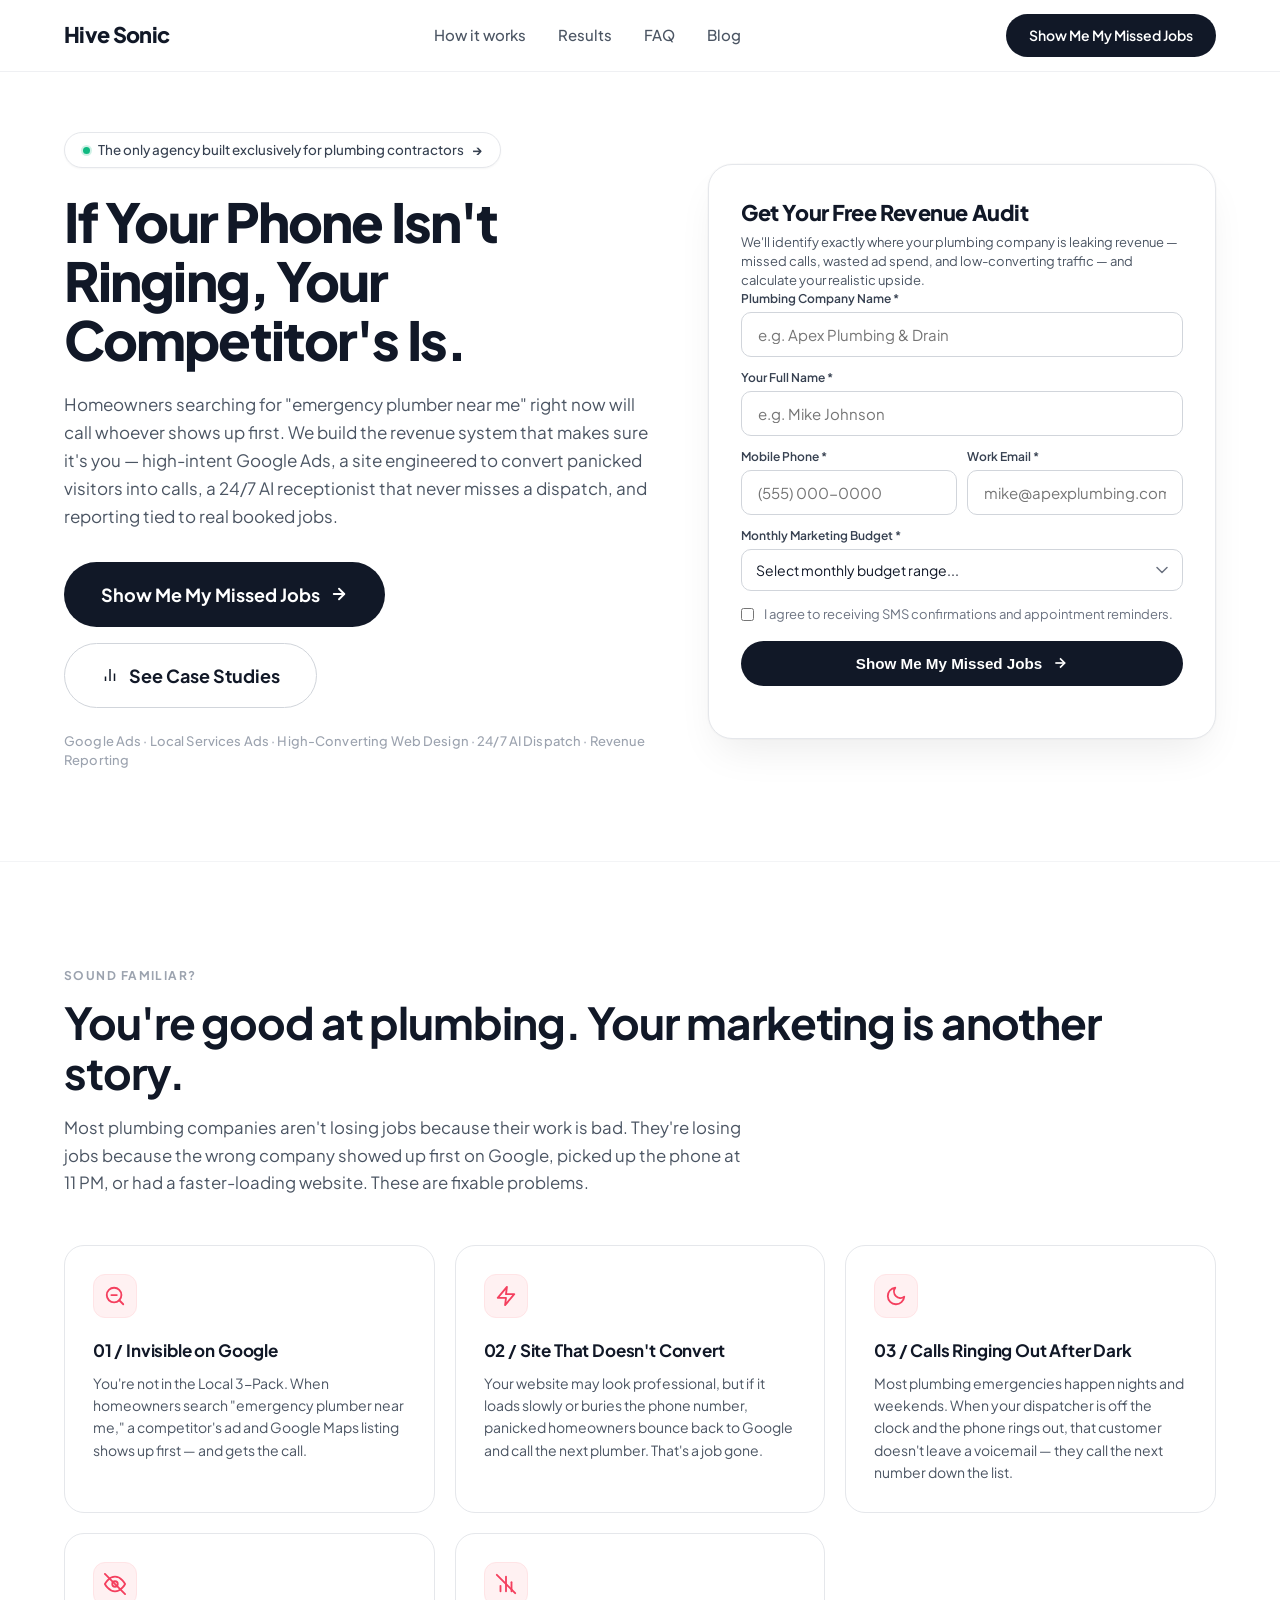
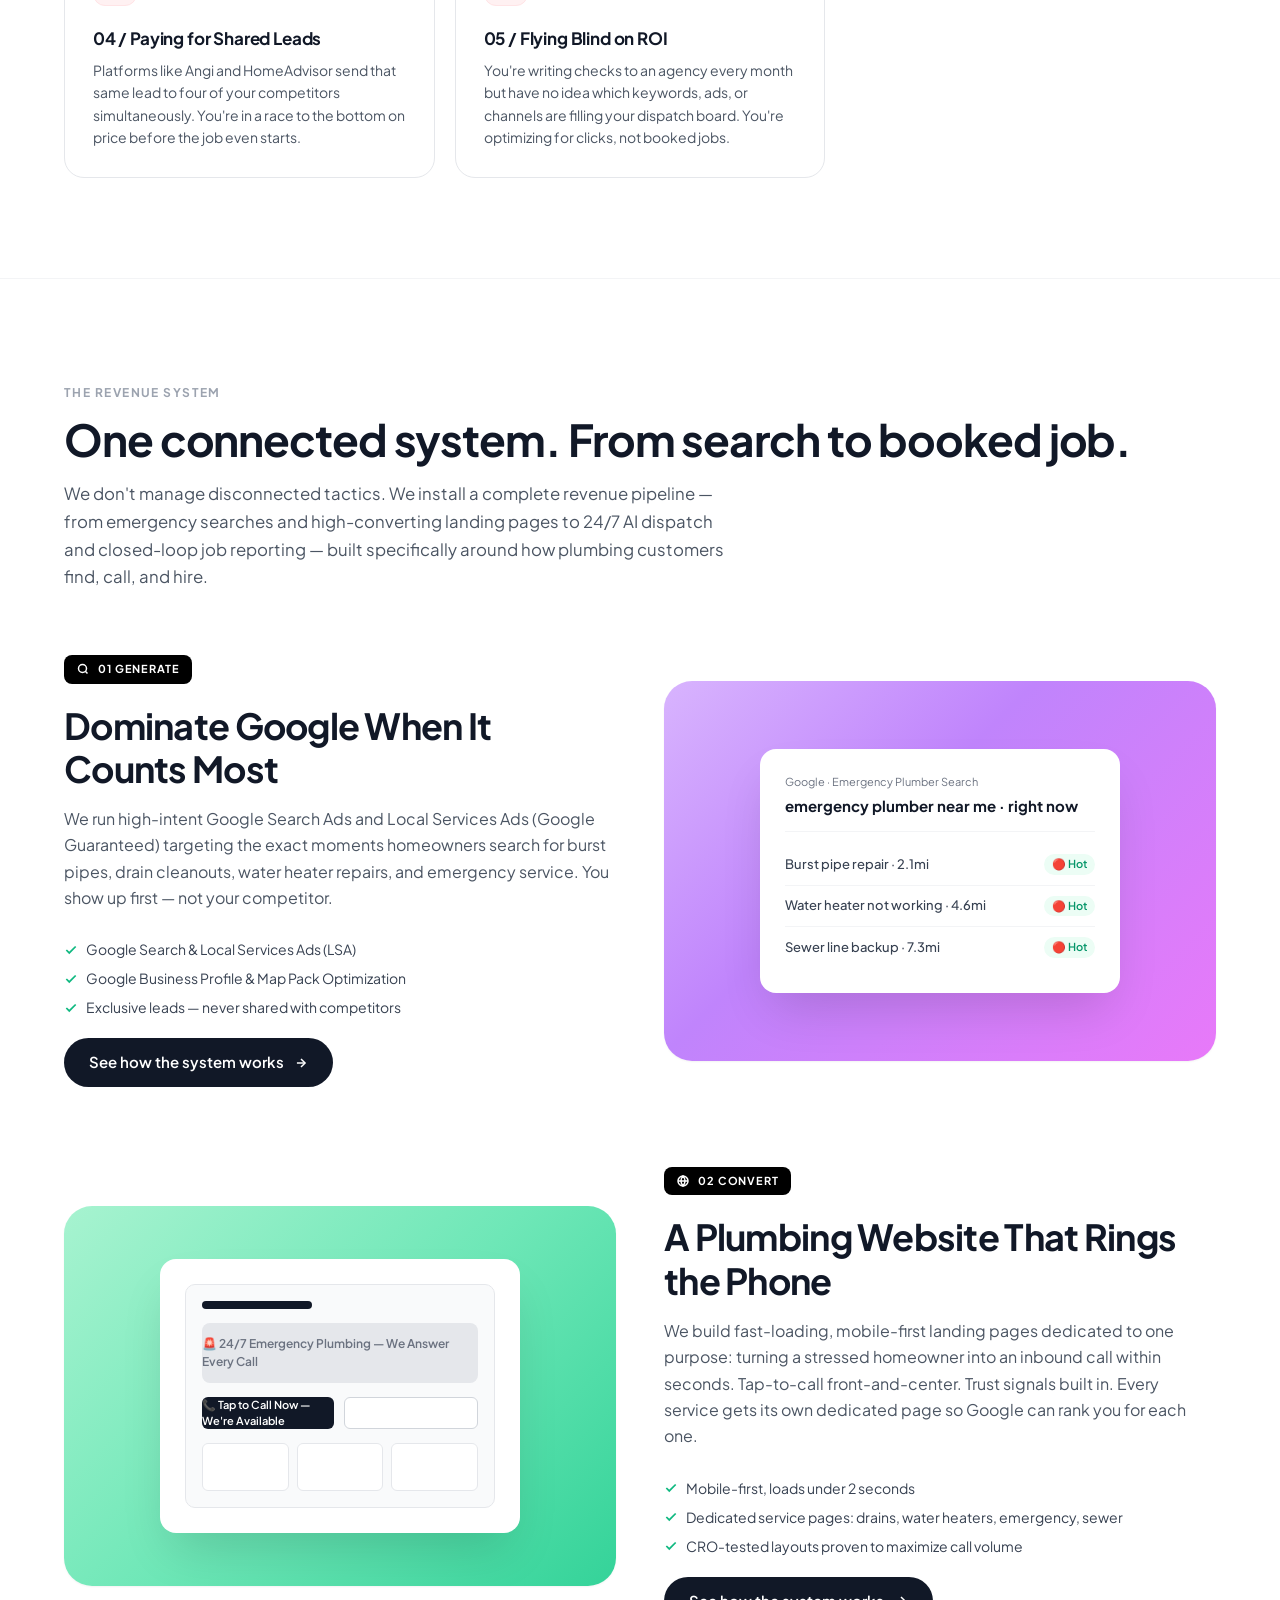
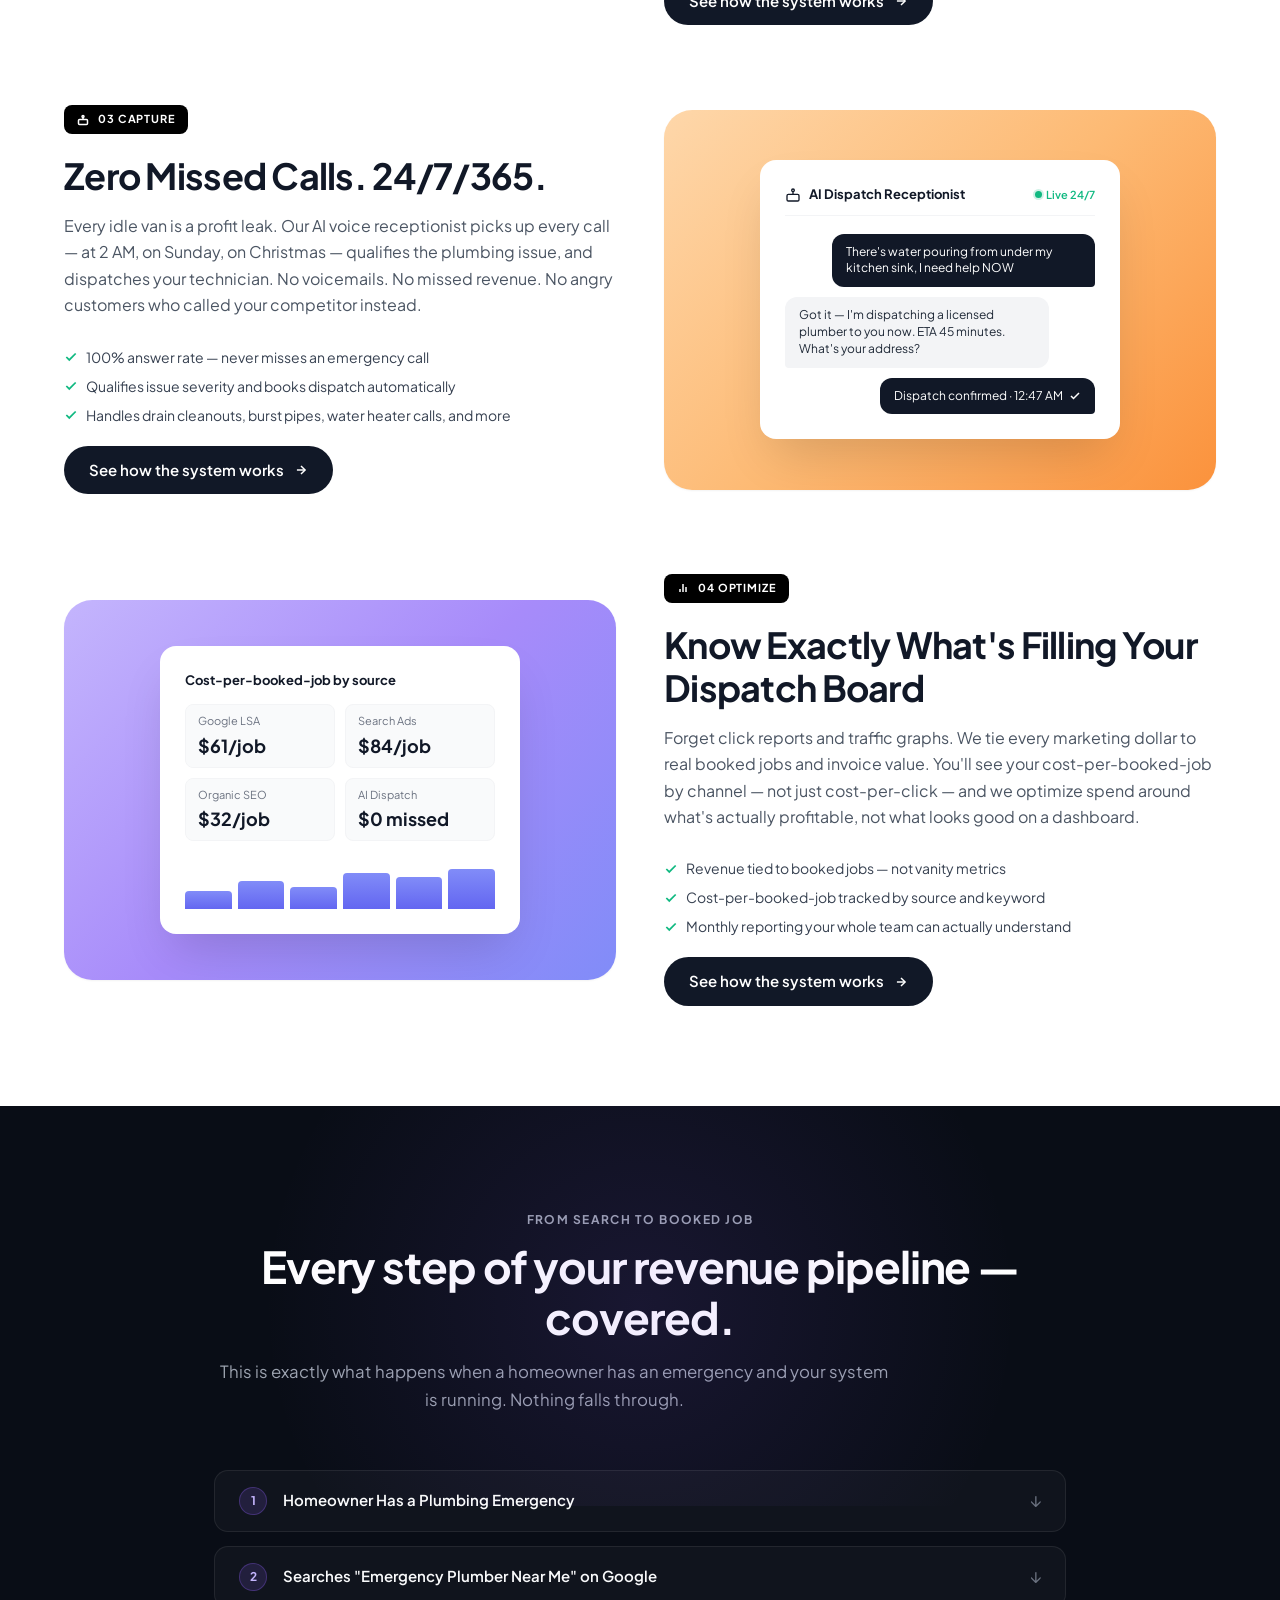
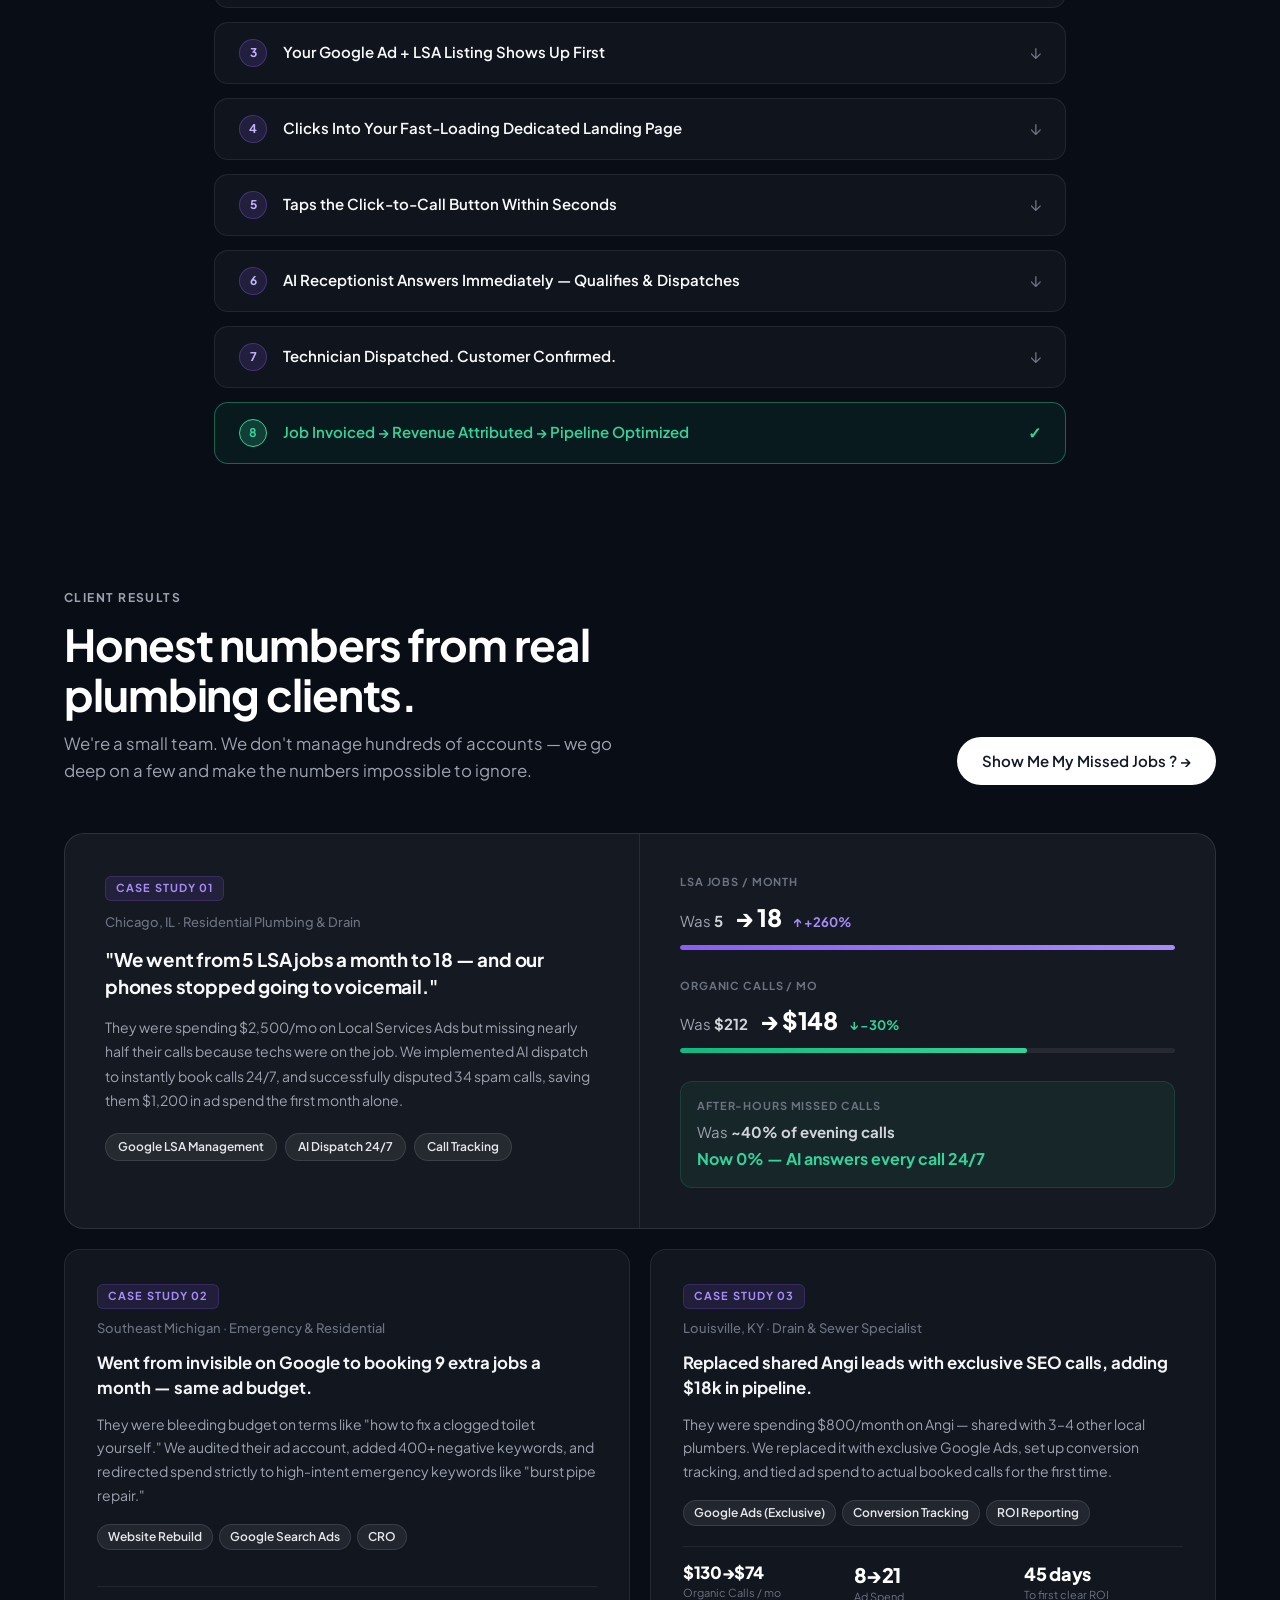
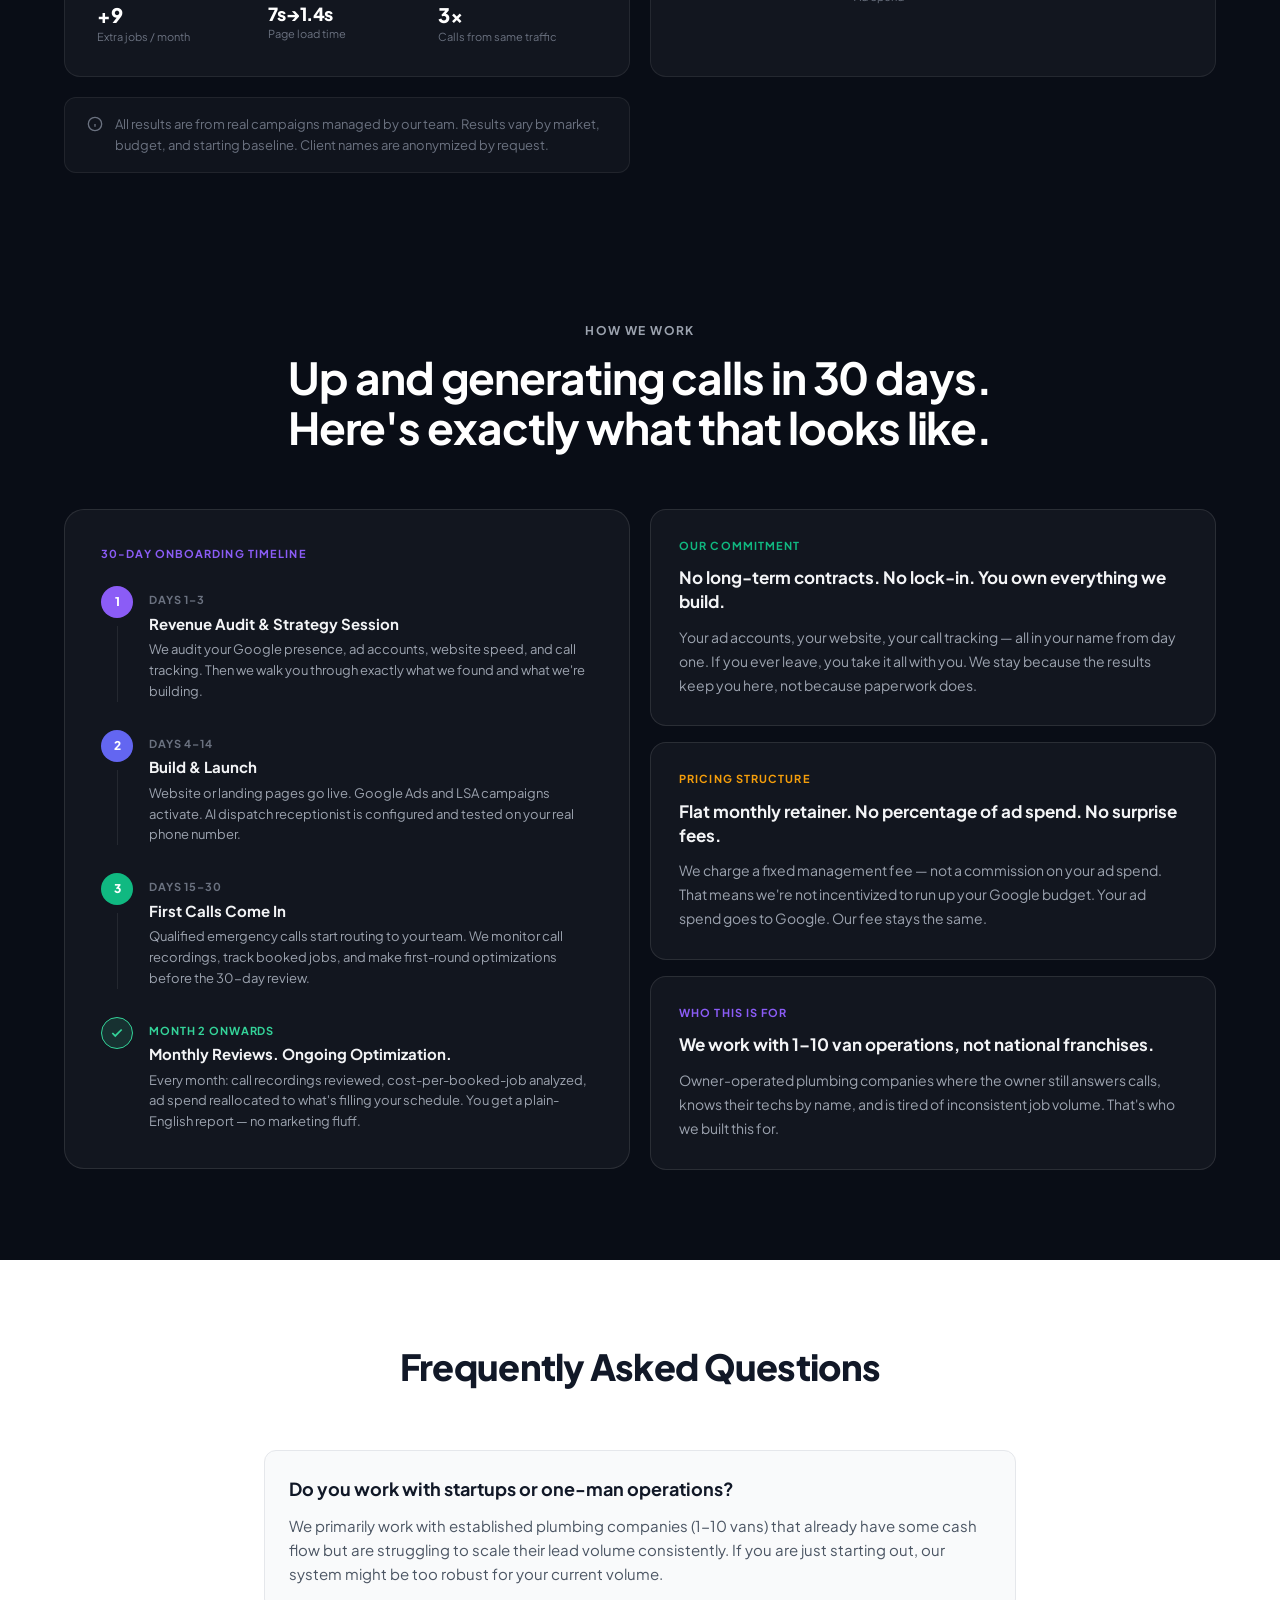
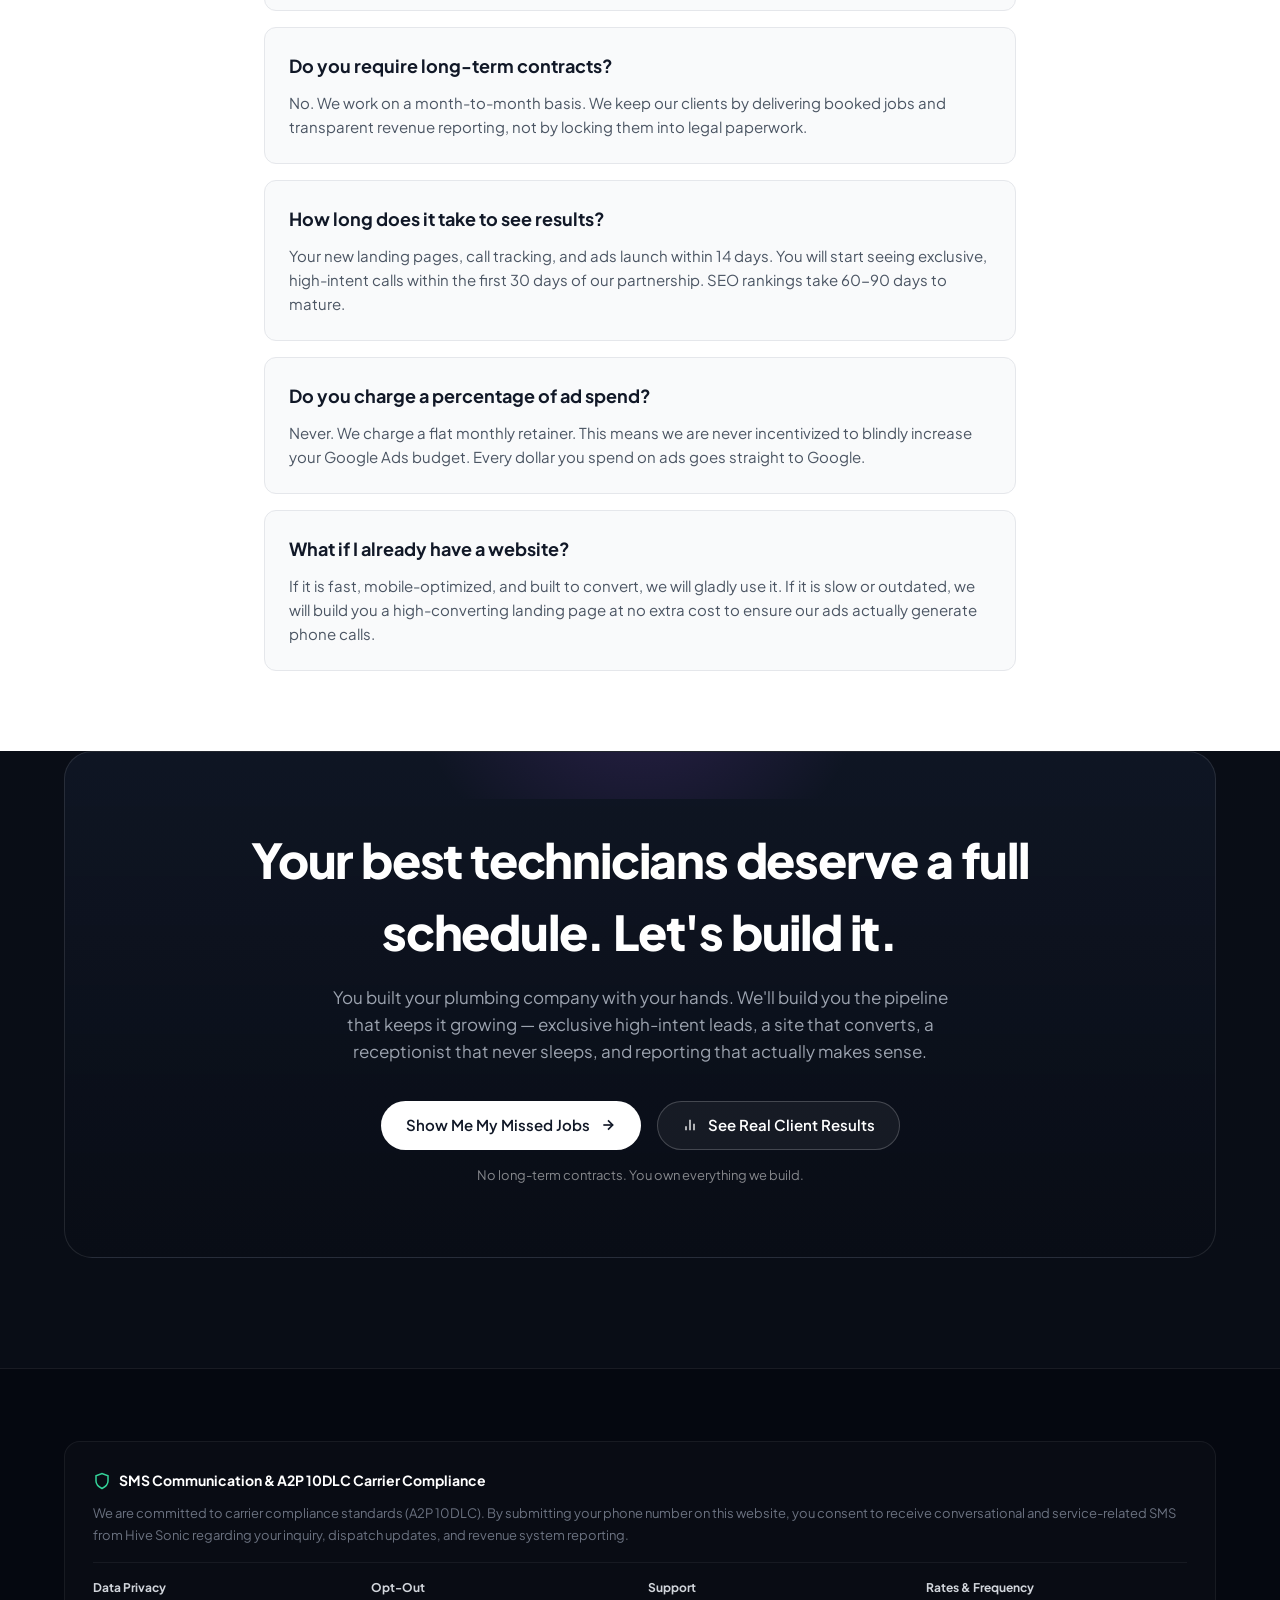
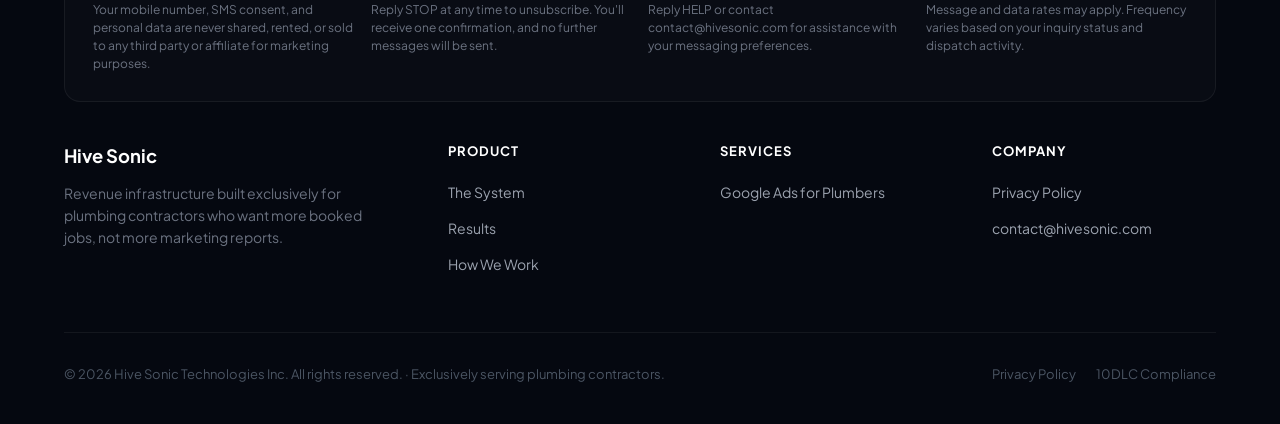
==== commit 42aeec6b: "Update footer contact links to contact@hivesonic.com" ====
--- a/index.html
+++ b/index.html
@@ -898,7 +898,7 @@
           </div>
           <div>
             <div class="compliance-item-label">Support</div>
-            <div class="compliance-item-val">Reply HELP or contact support@hivesonic.com for assistance with your messaging preferences.</div>
+            <div class="compliance-item-val">Reply HELP or contact contact@hivesonic.com for assistance with your messaging preferences.</div>
           </div>
           <div>
             <div class="compliance-item-label">Rates & Frequency</div>
@@ -930,7 +930,7 @@
           <div class="footer-col-title">Company</div>
           <ul class="footer-links">
             <li><a href="privacy-policy.html" class="footer-link">Privacy Policy</a></li>
-            <li><a href="#contact" class="footer-link">Contact</a></li>
+            <li><a href="mailto:contact@hivesonic.com" class="footer-link">contact@hivesonic.com</a></li>
           </ul>
         </div>
       </div>
@@ -1033,3 +1033,4 @@
 
 
 
+
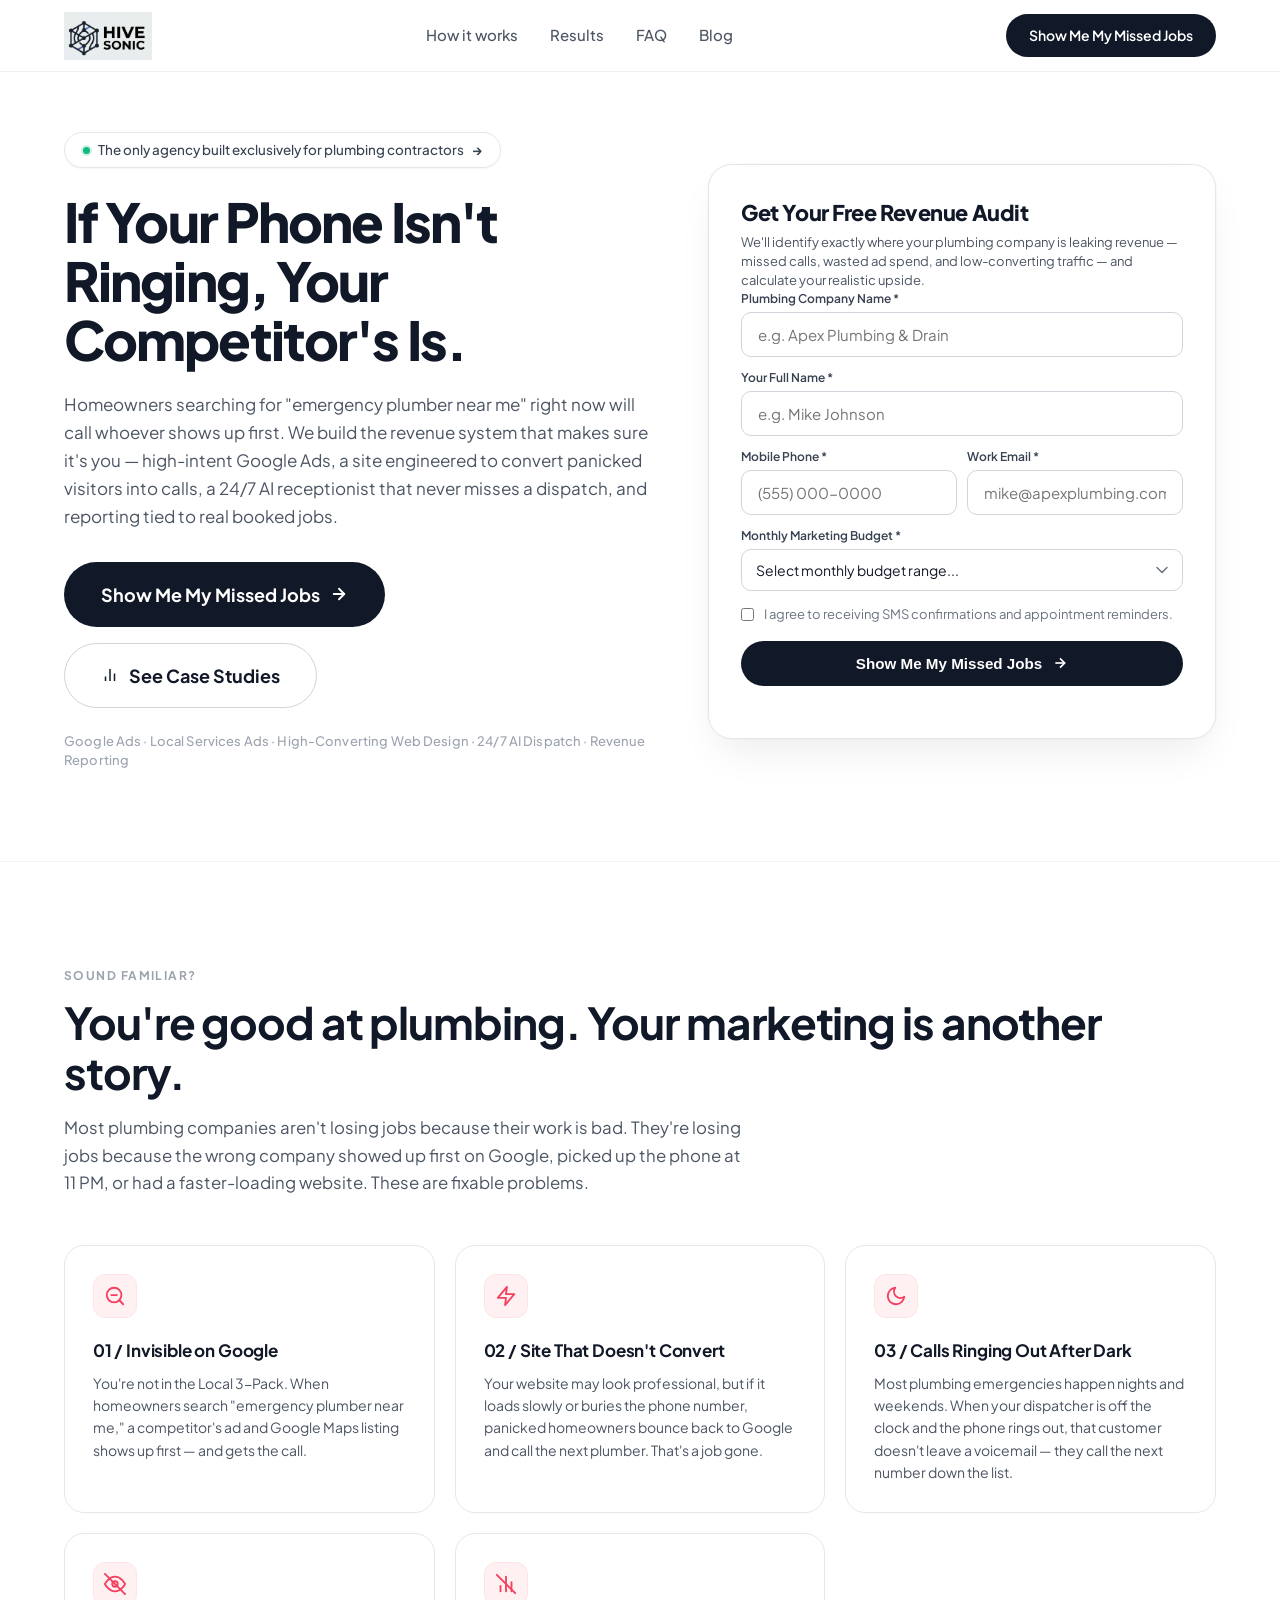
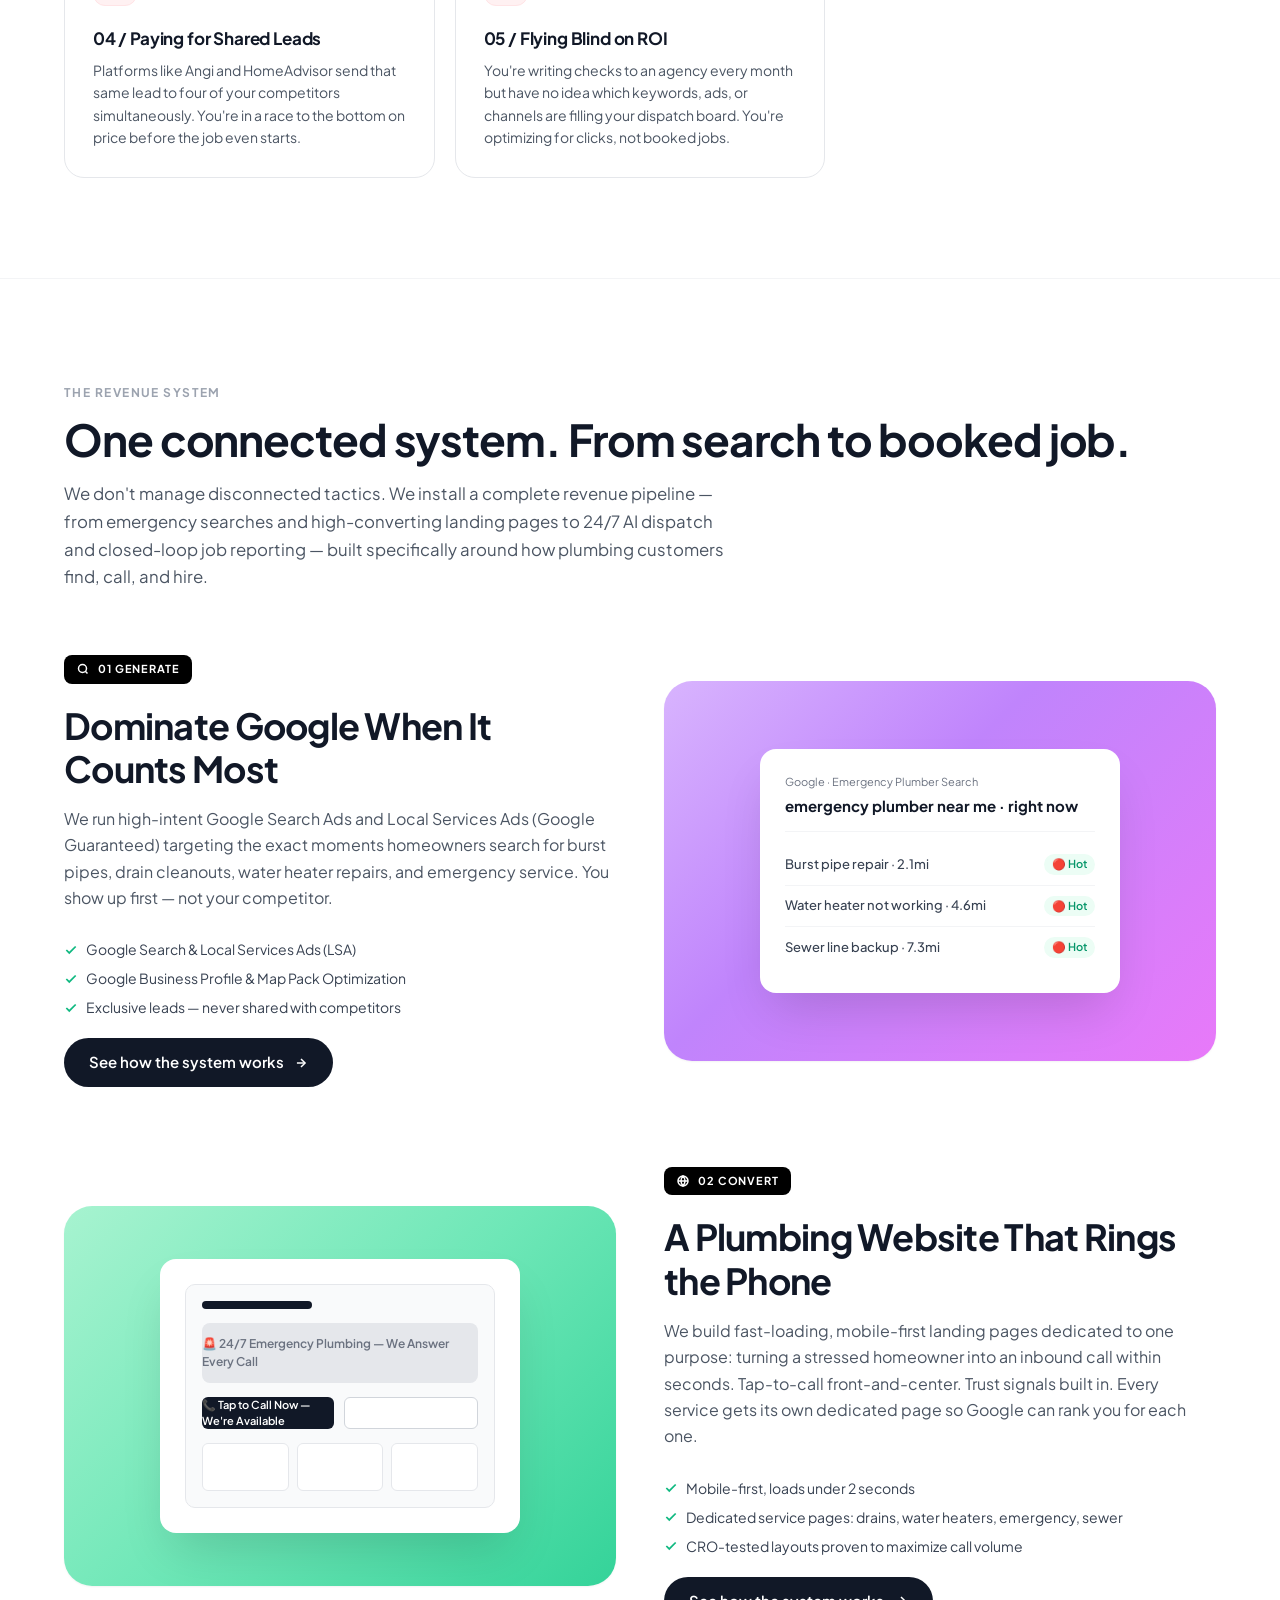
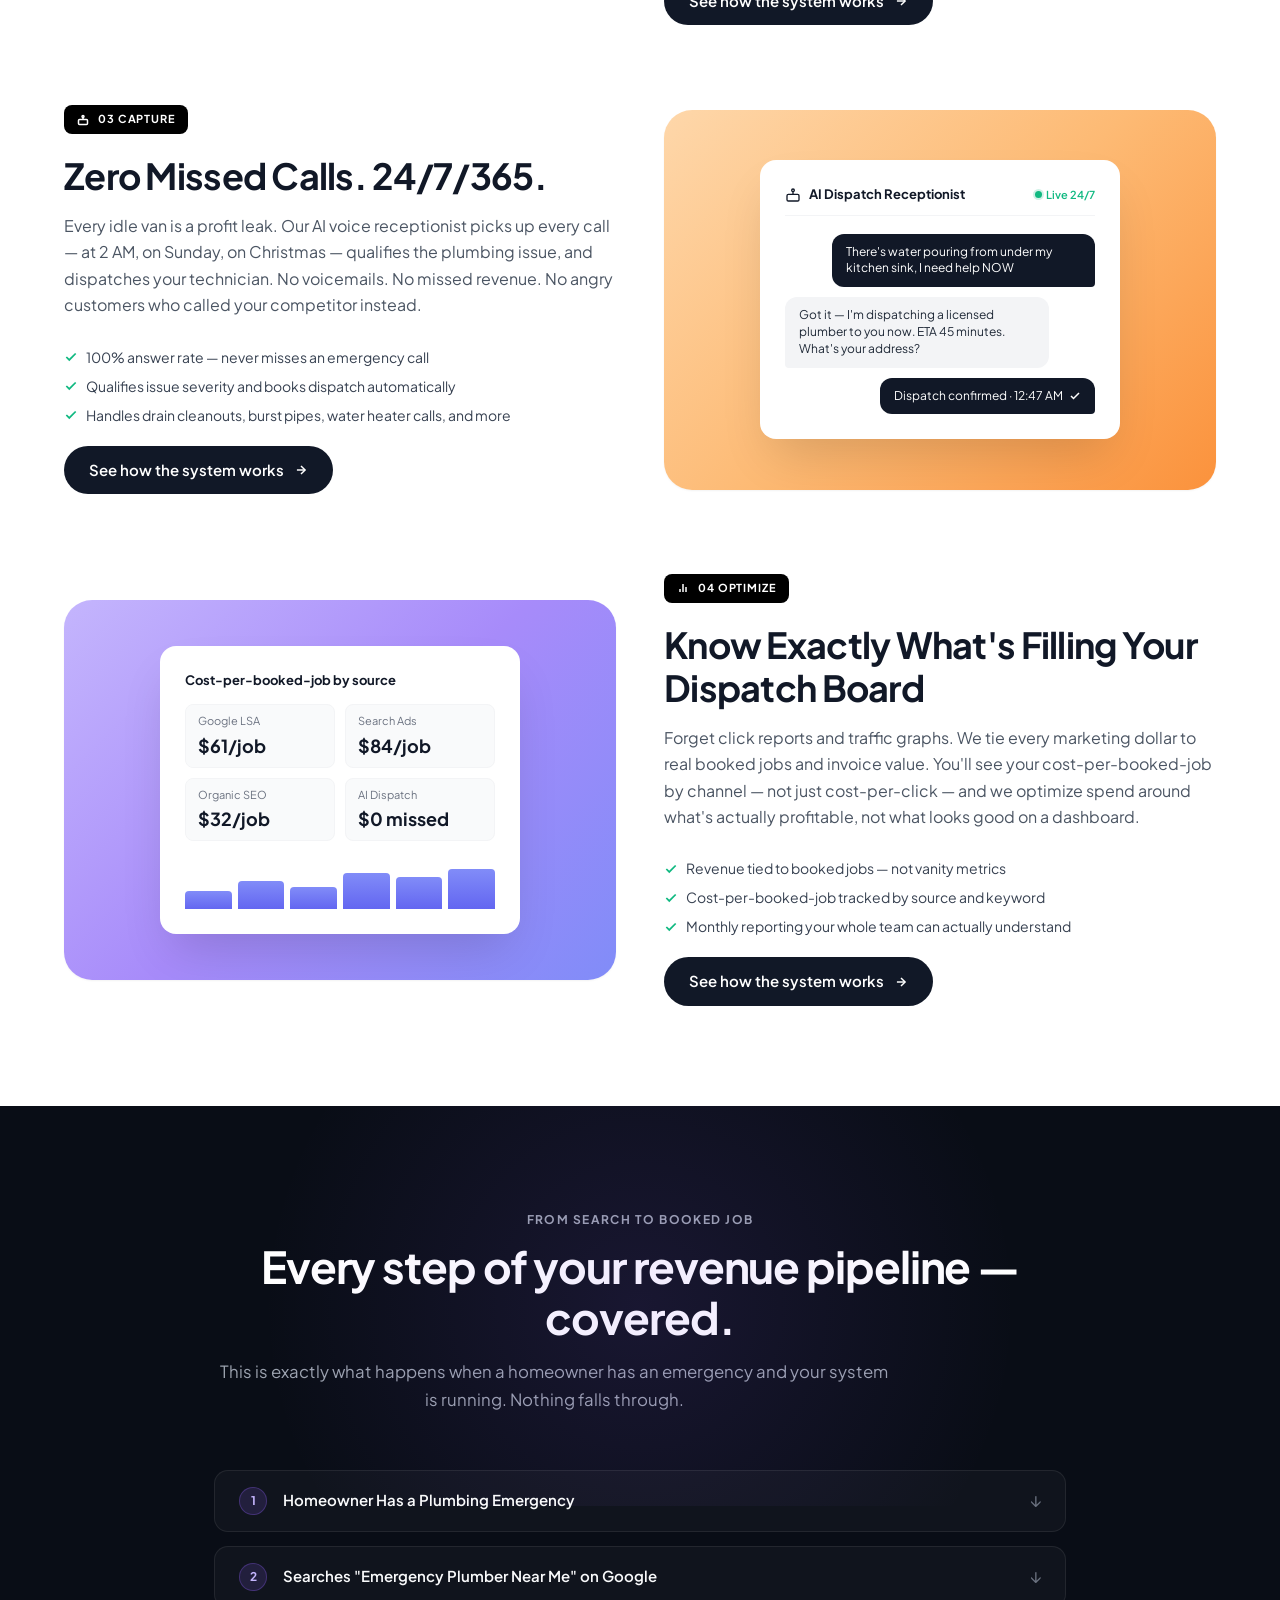
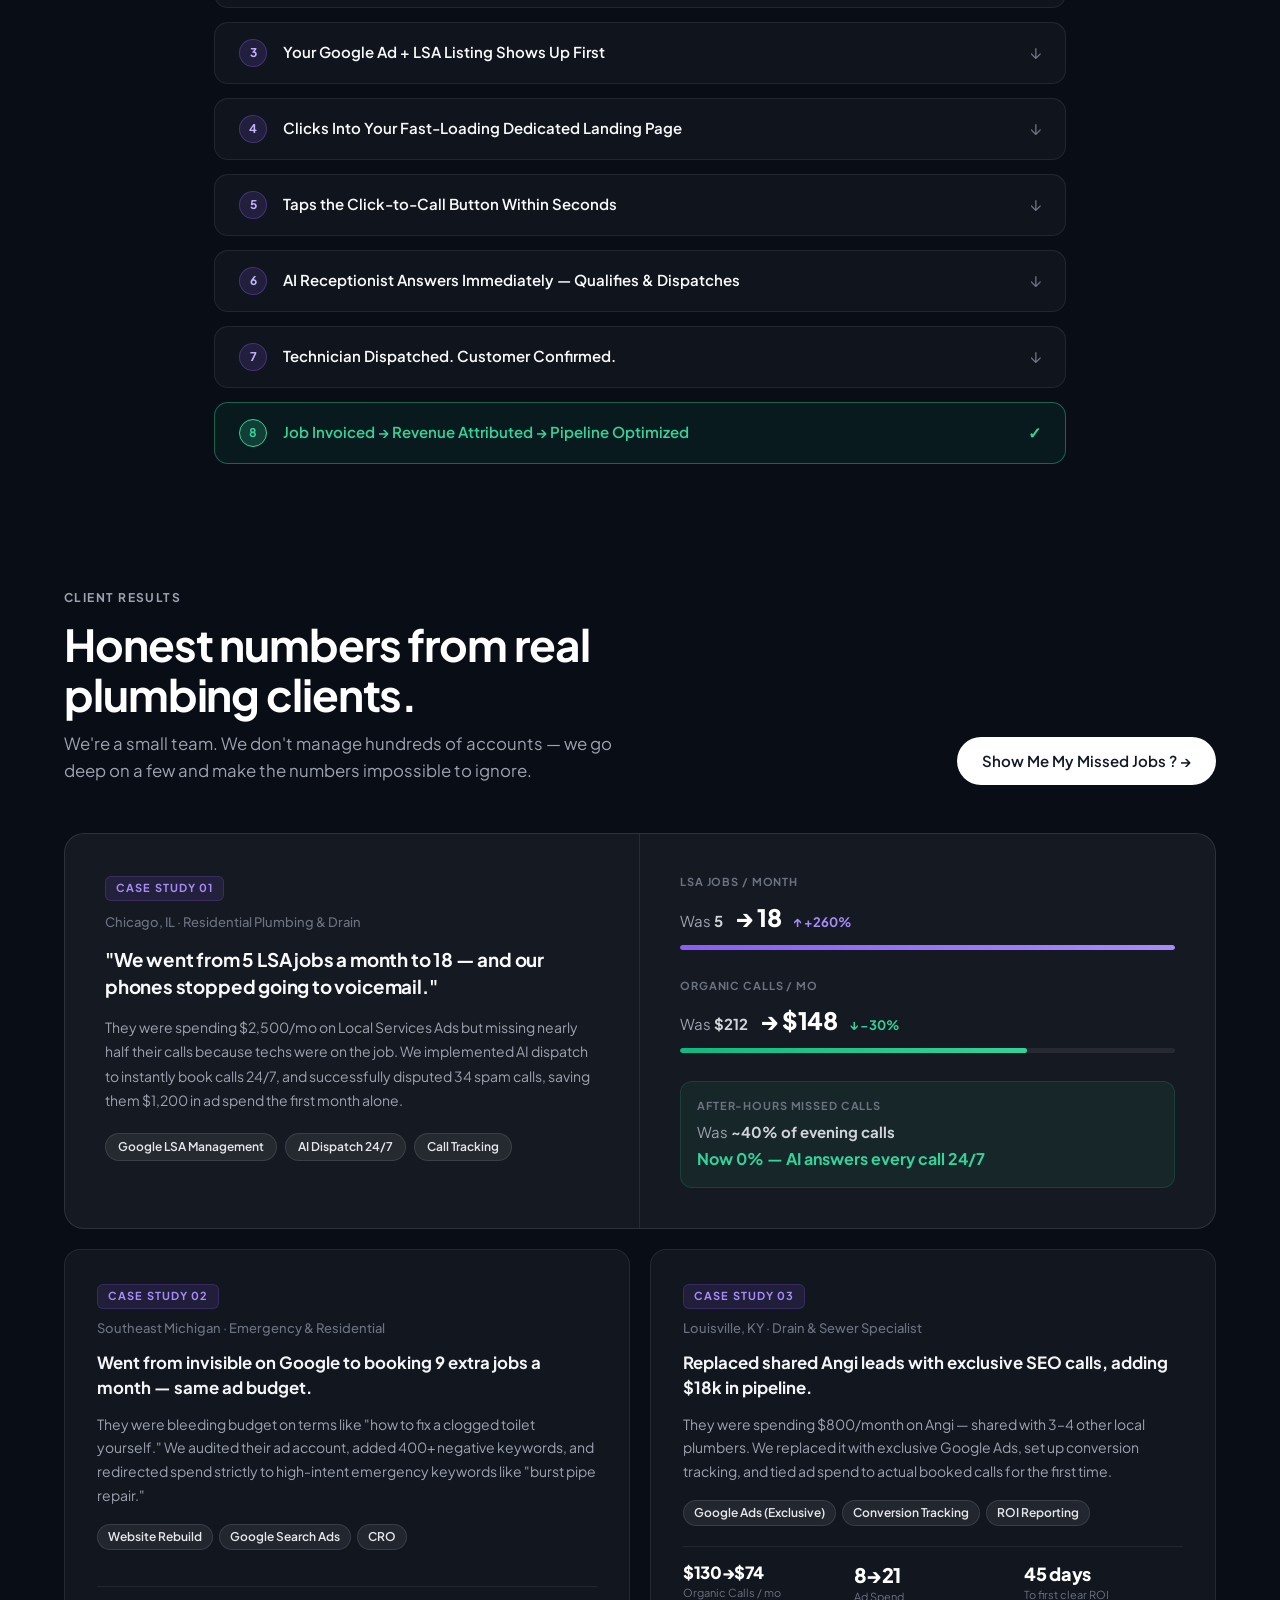
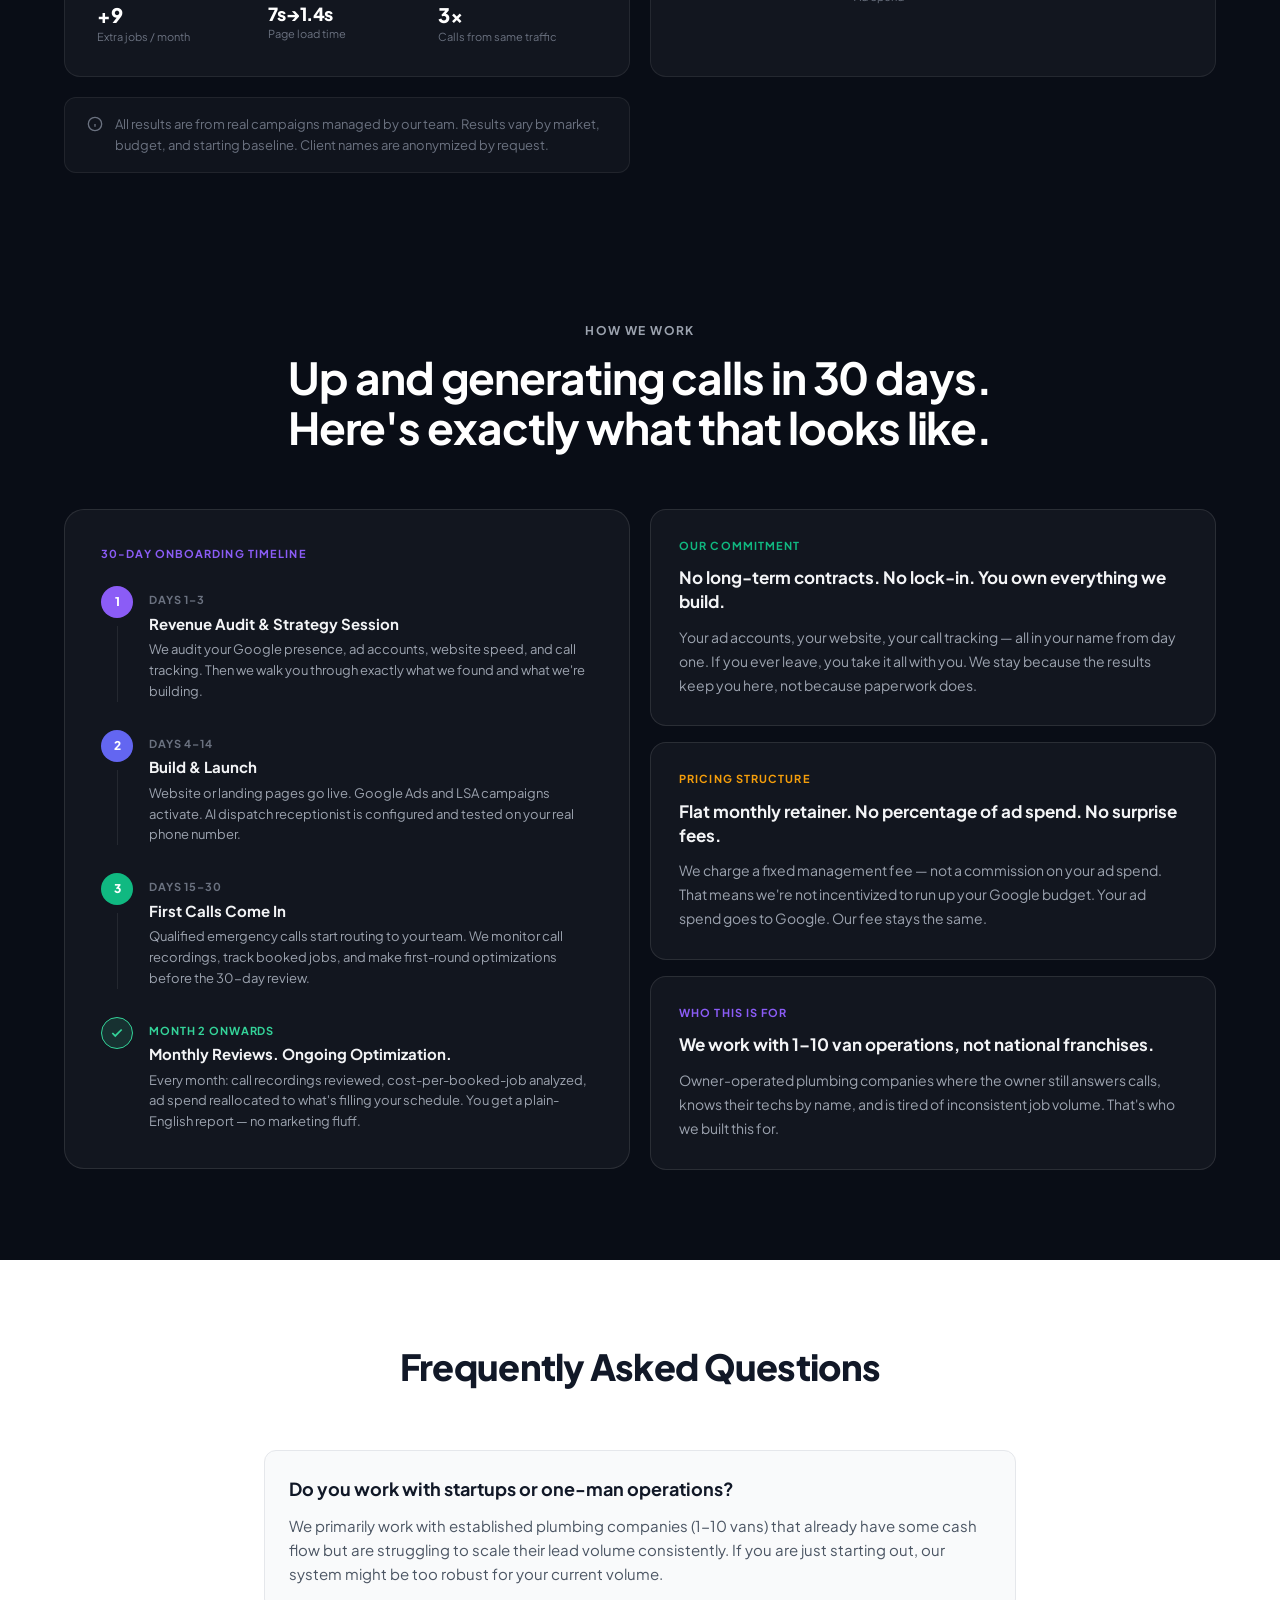
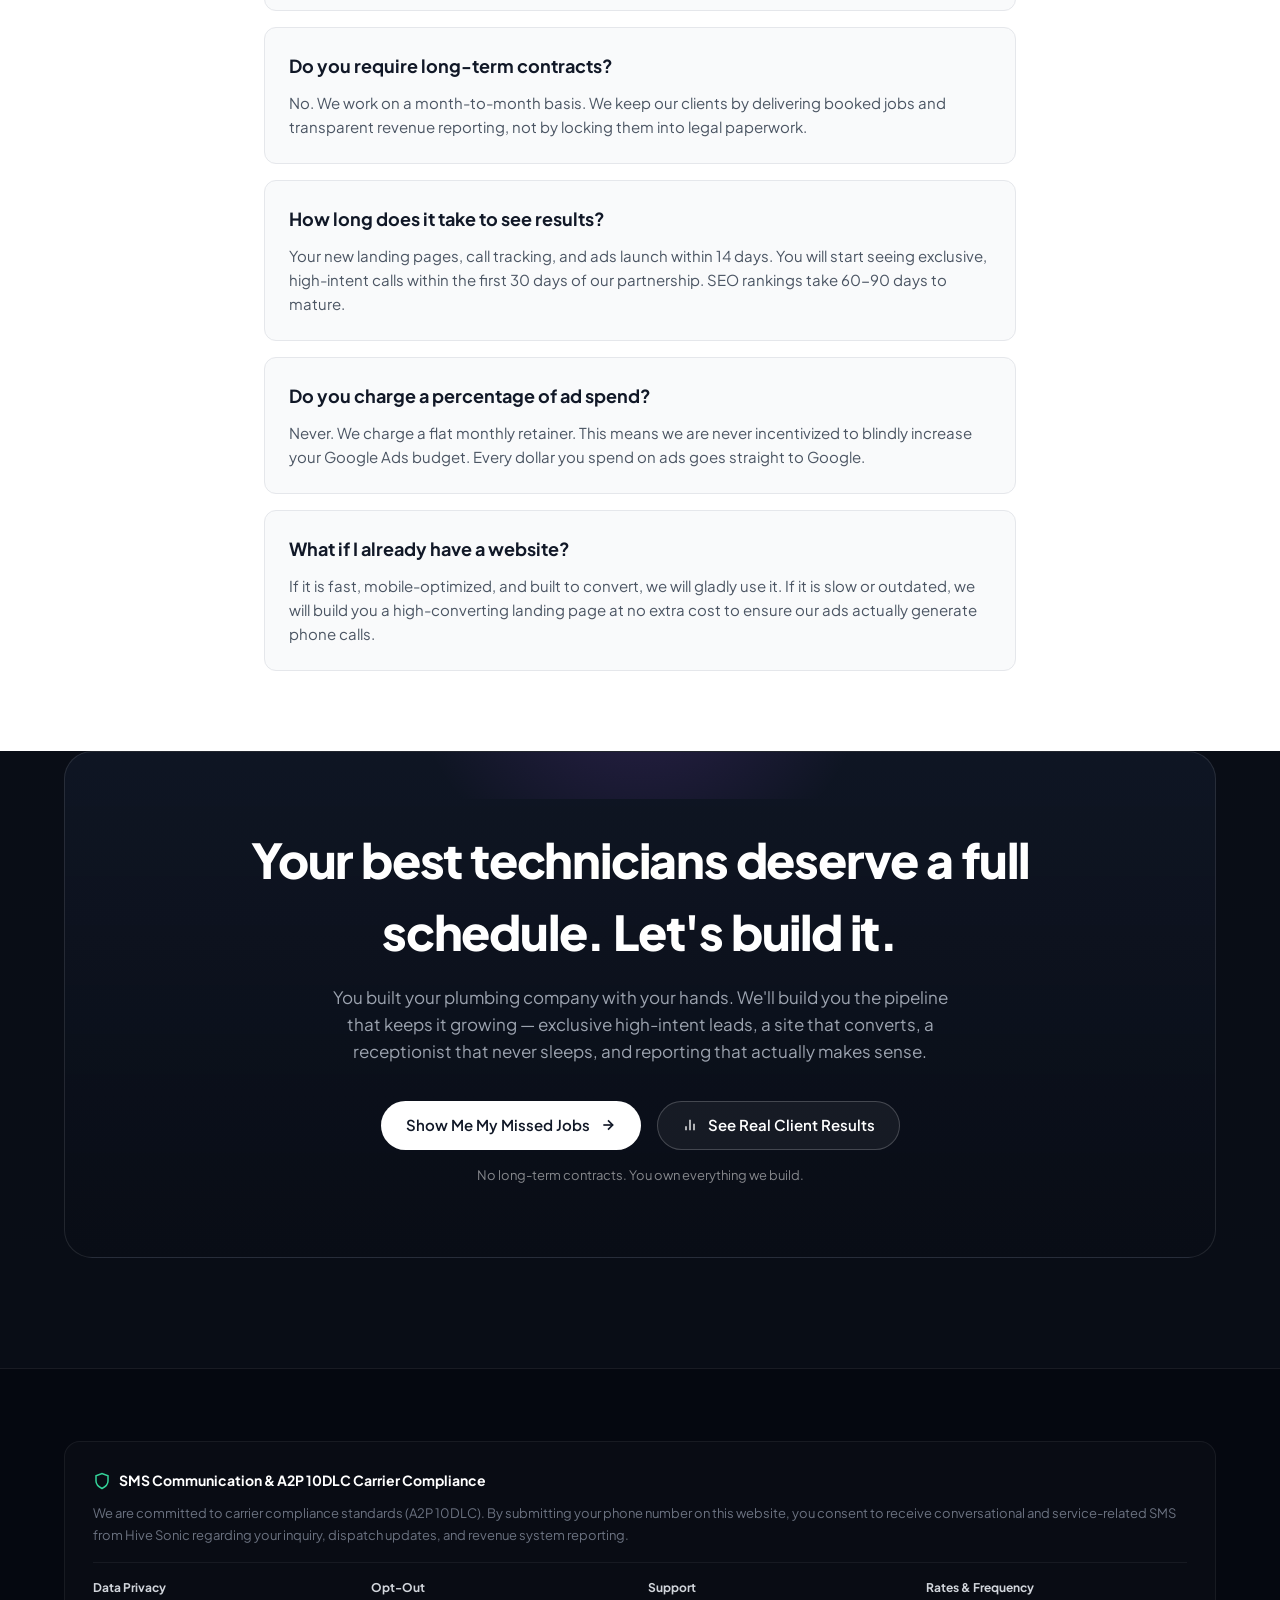
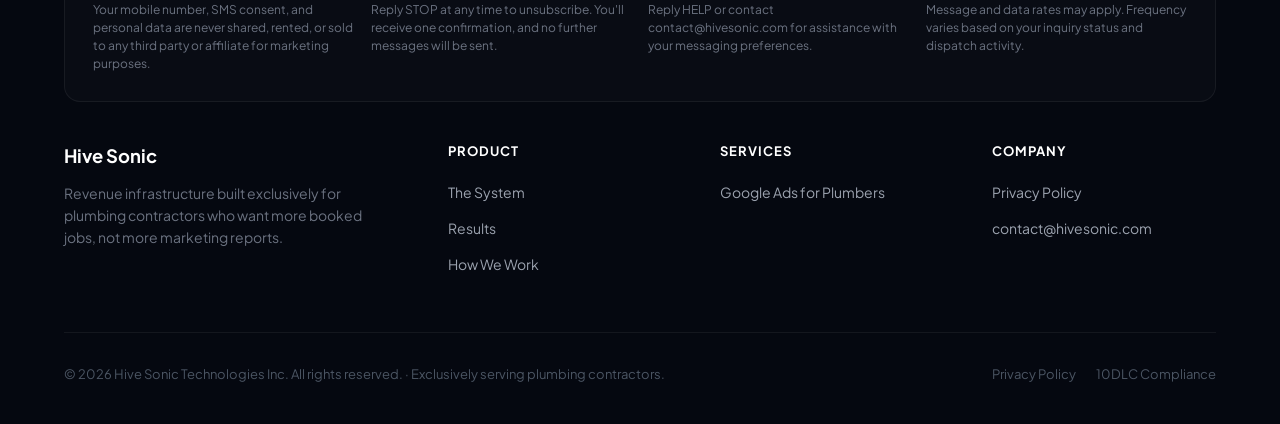
==== commit 5fc87453: "Add official Hive Sonic logo to all navigation headers" ====
--- a/index.html
+++ b/index.html
@@ -13,7 +13,7 @@
   <!-- NAVIGATION -->
   <header class="header">
     <div class="container nav-container">
-      <a href="index.html" class="logo">Hive Sonic</a>
+      <a href="index.html" class="logo" style="display: flex; align-items: center;"><img src="images/logo.png" alt="Hive Sonic" style="height: 48px; width: auto; mix-blend-mode: multiply;" /></a>
 
       <nav class="nav-links">
         <a href="#how-it-works" class="nav-link">How it works</a>
@@ -1034,3 +1034,5 @@
 
 
 
+
+
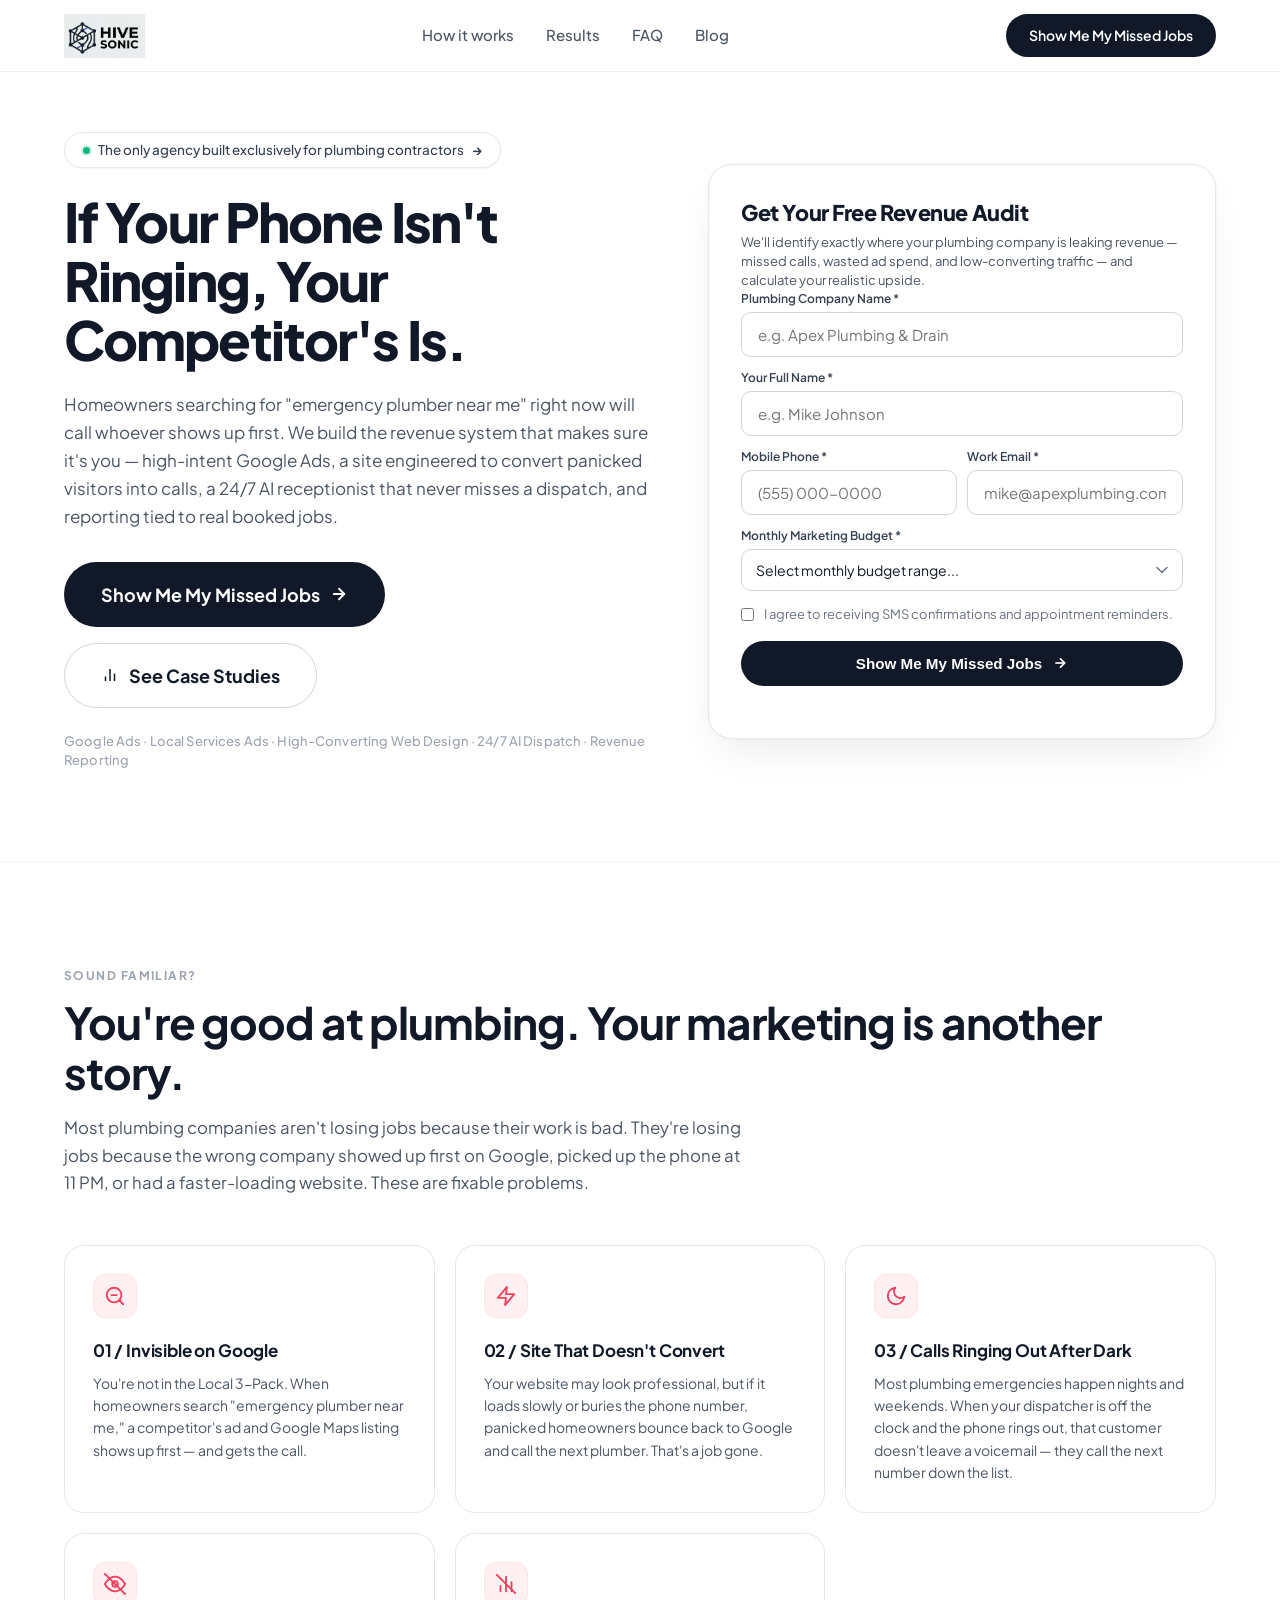
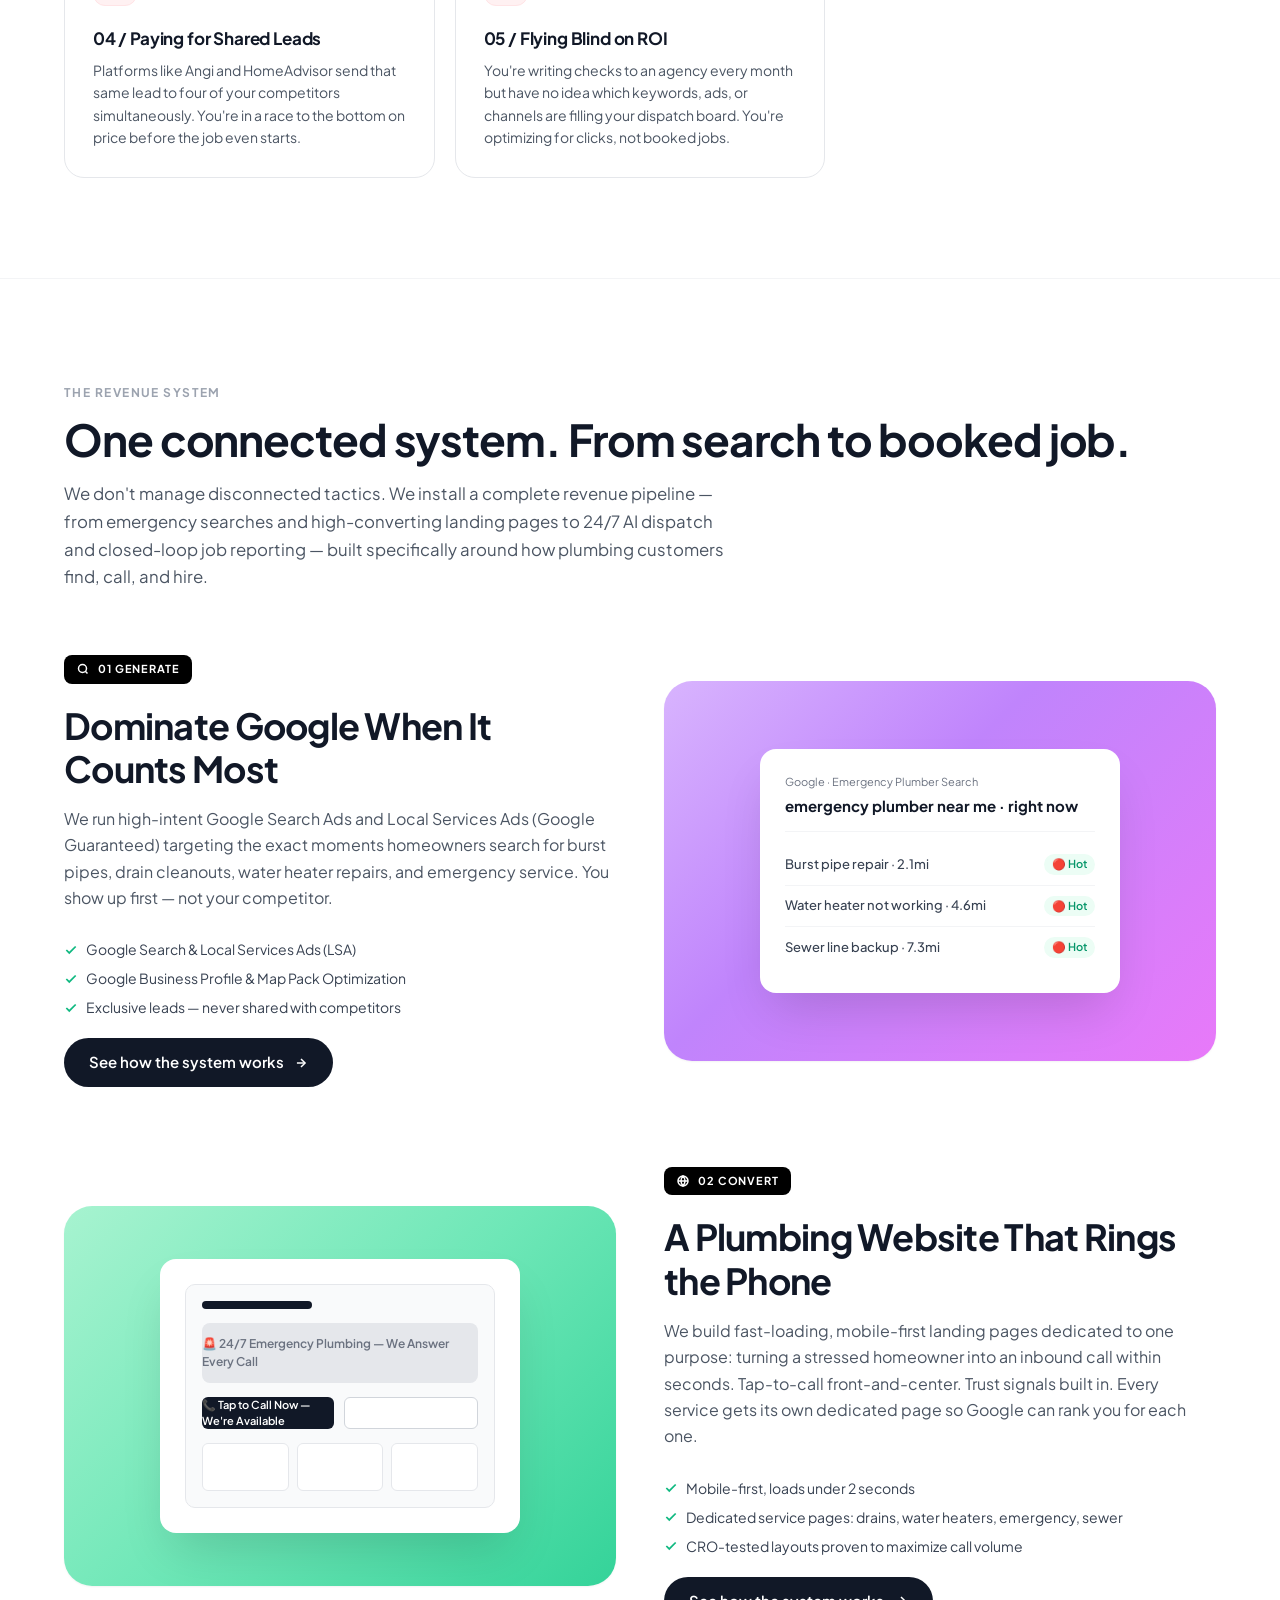
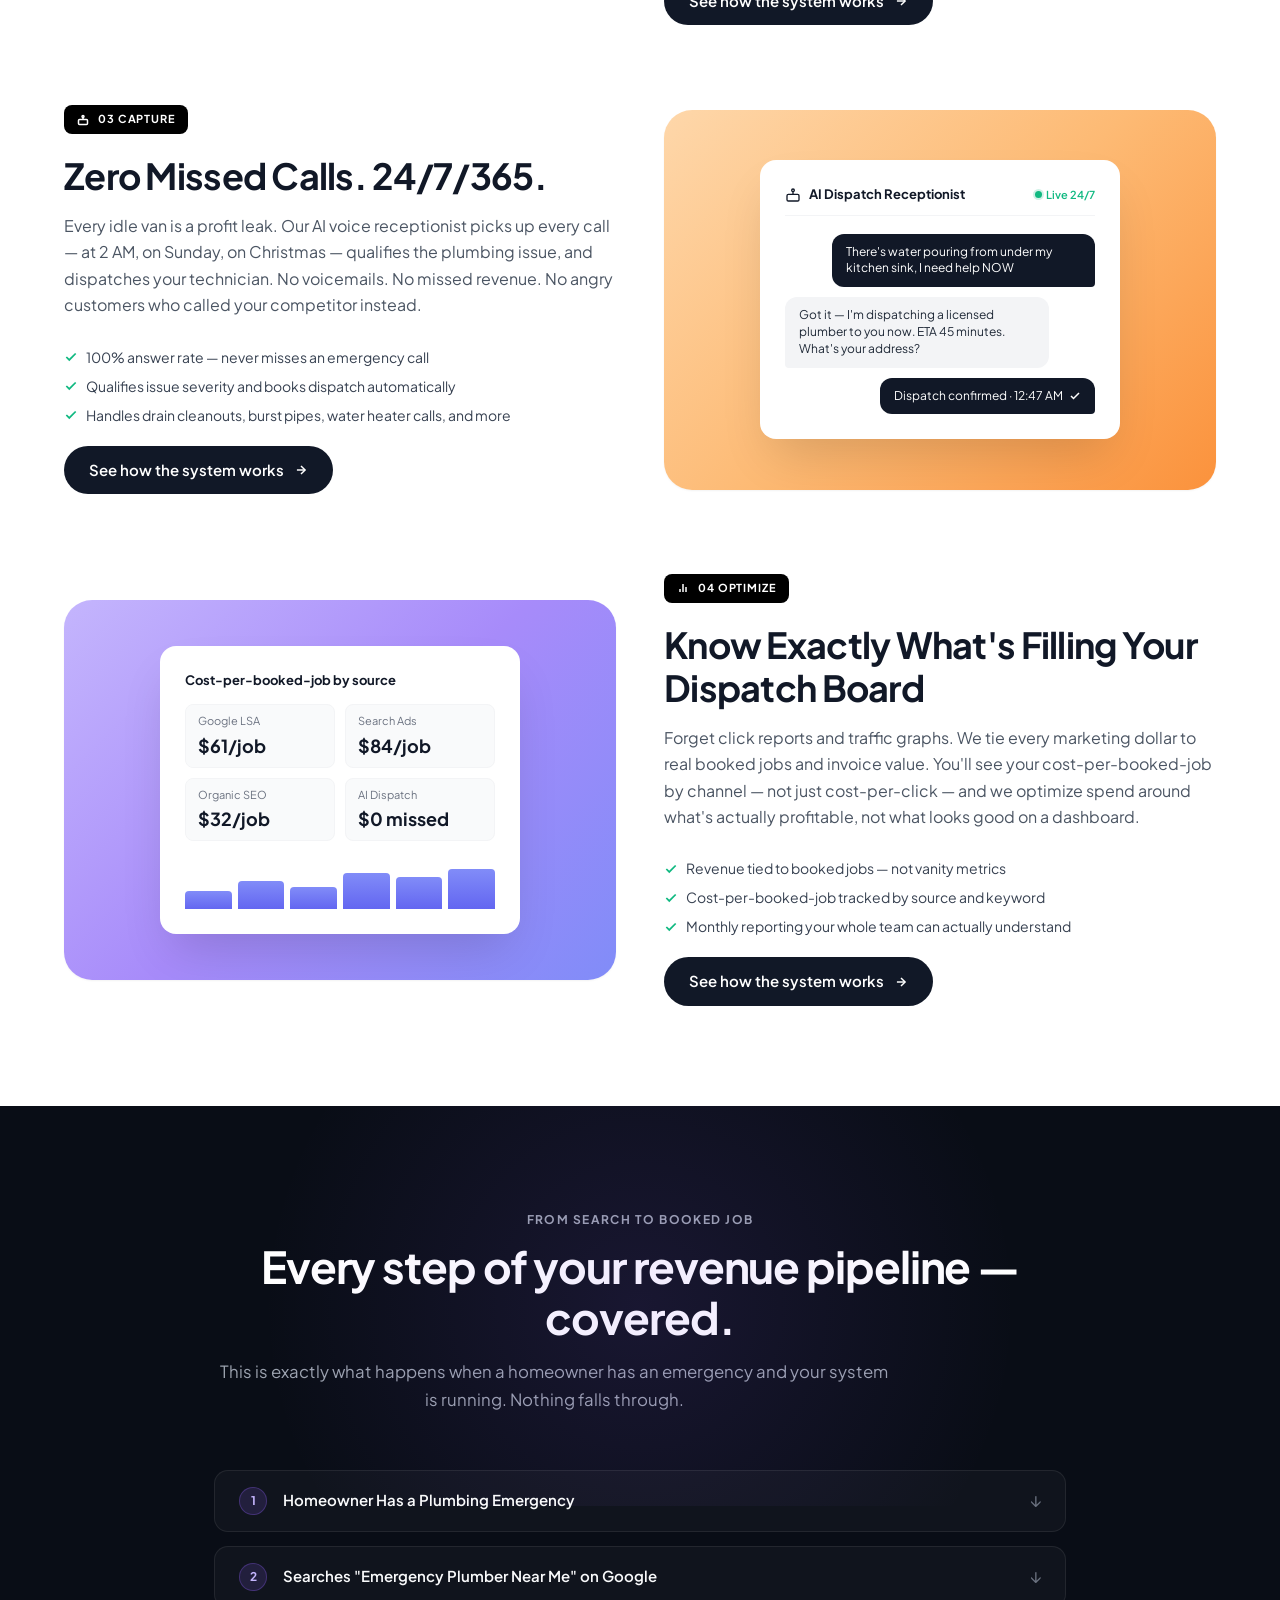
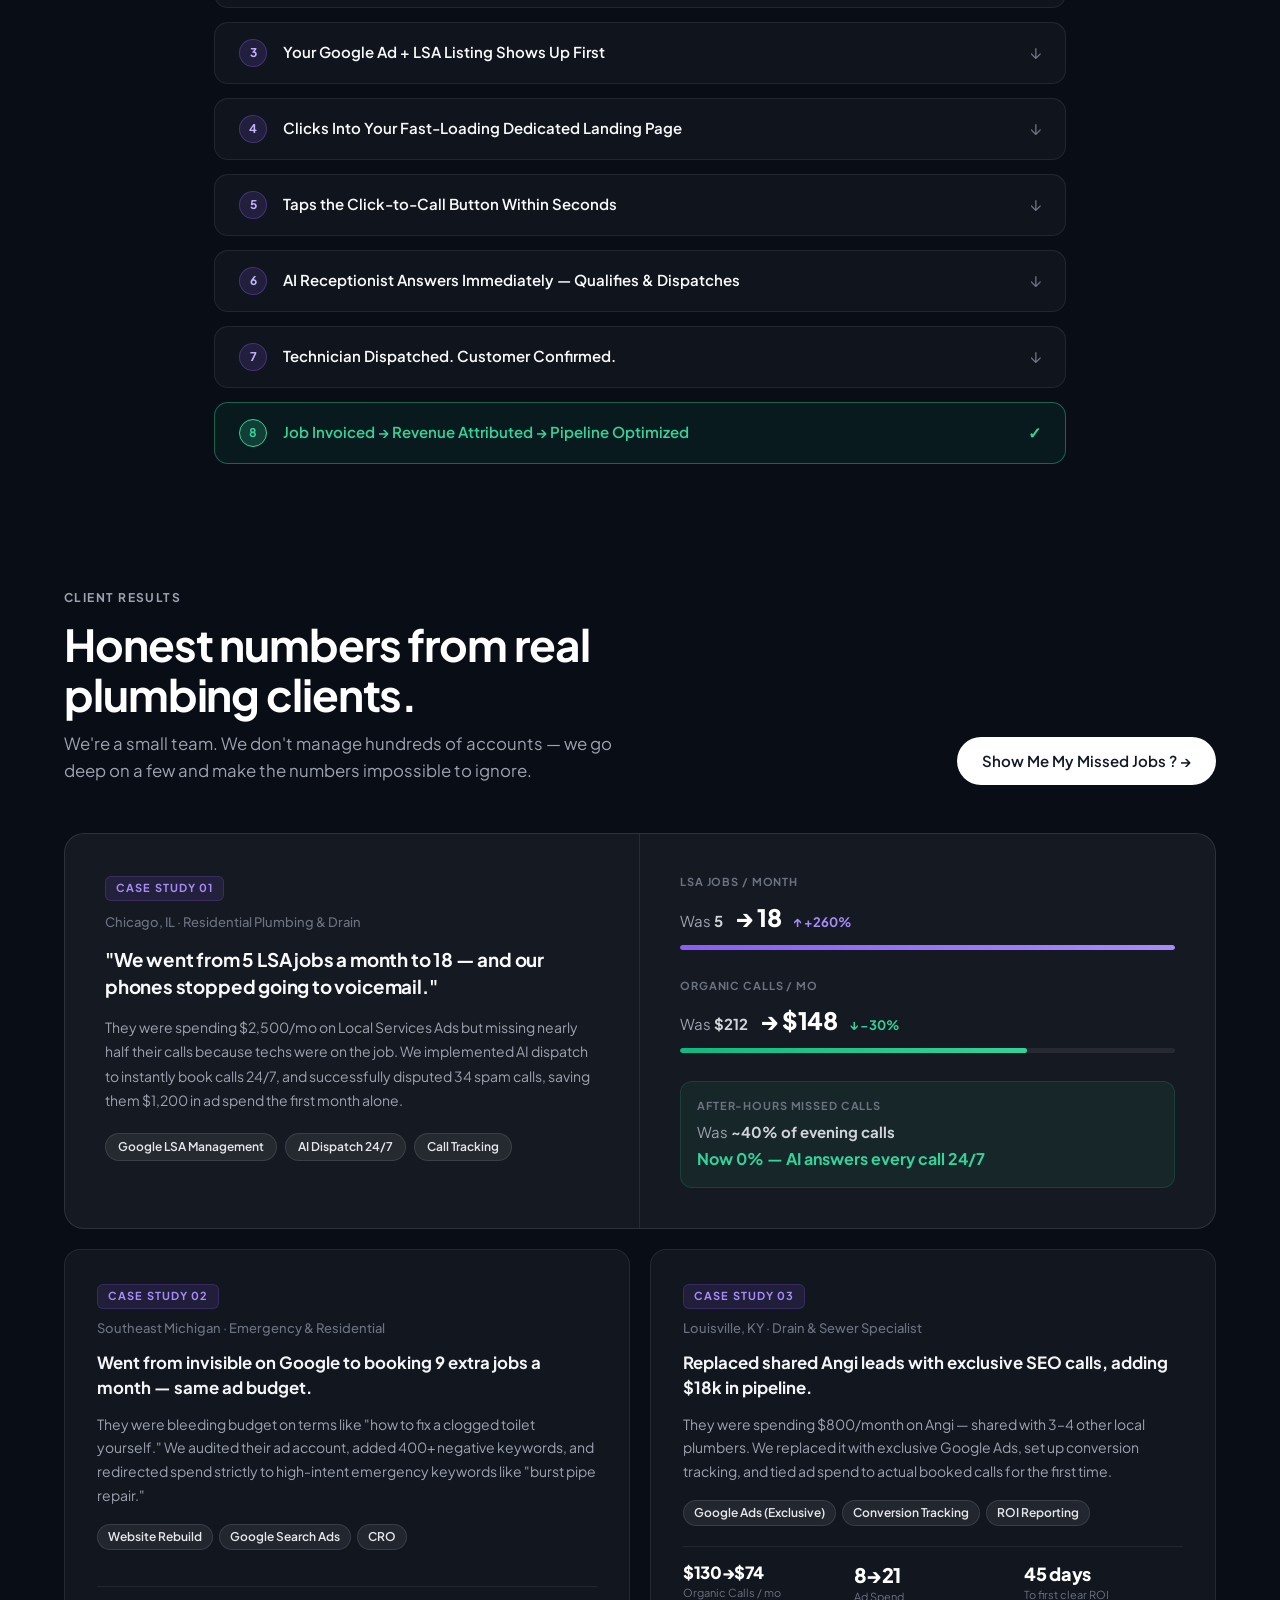
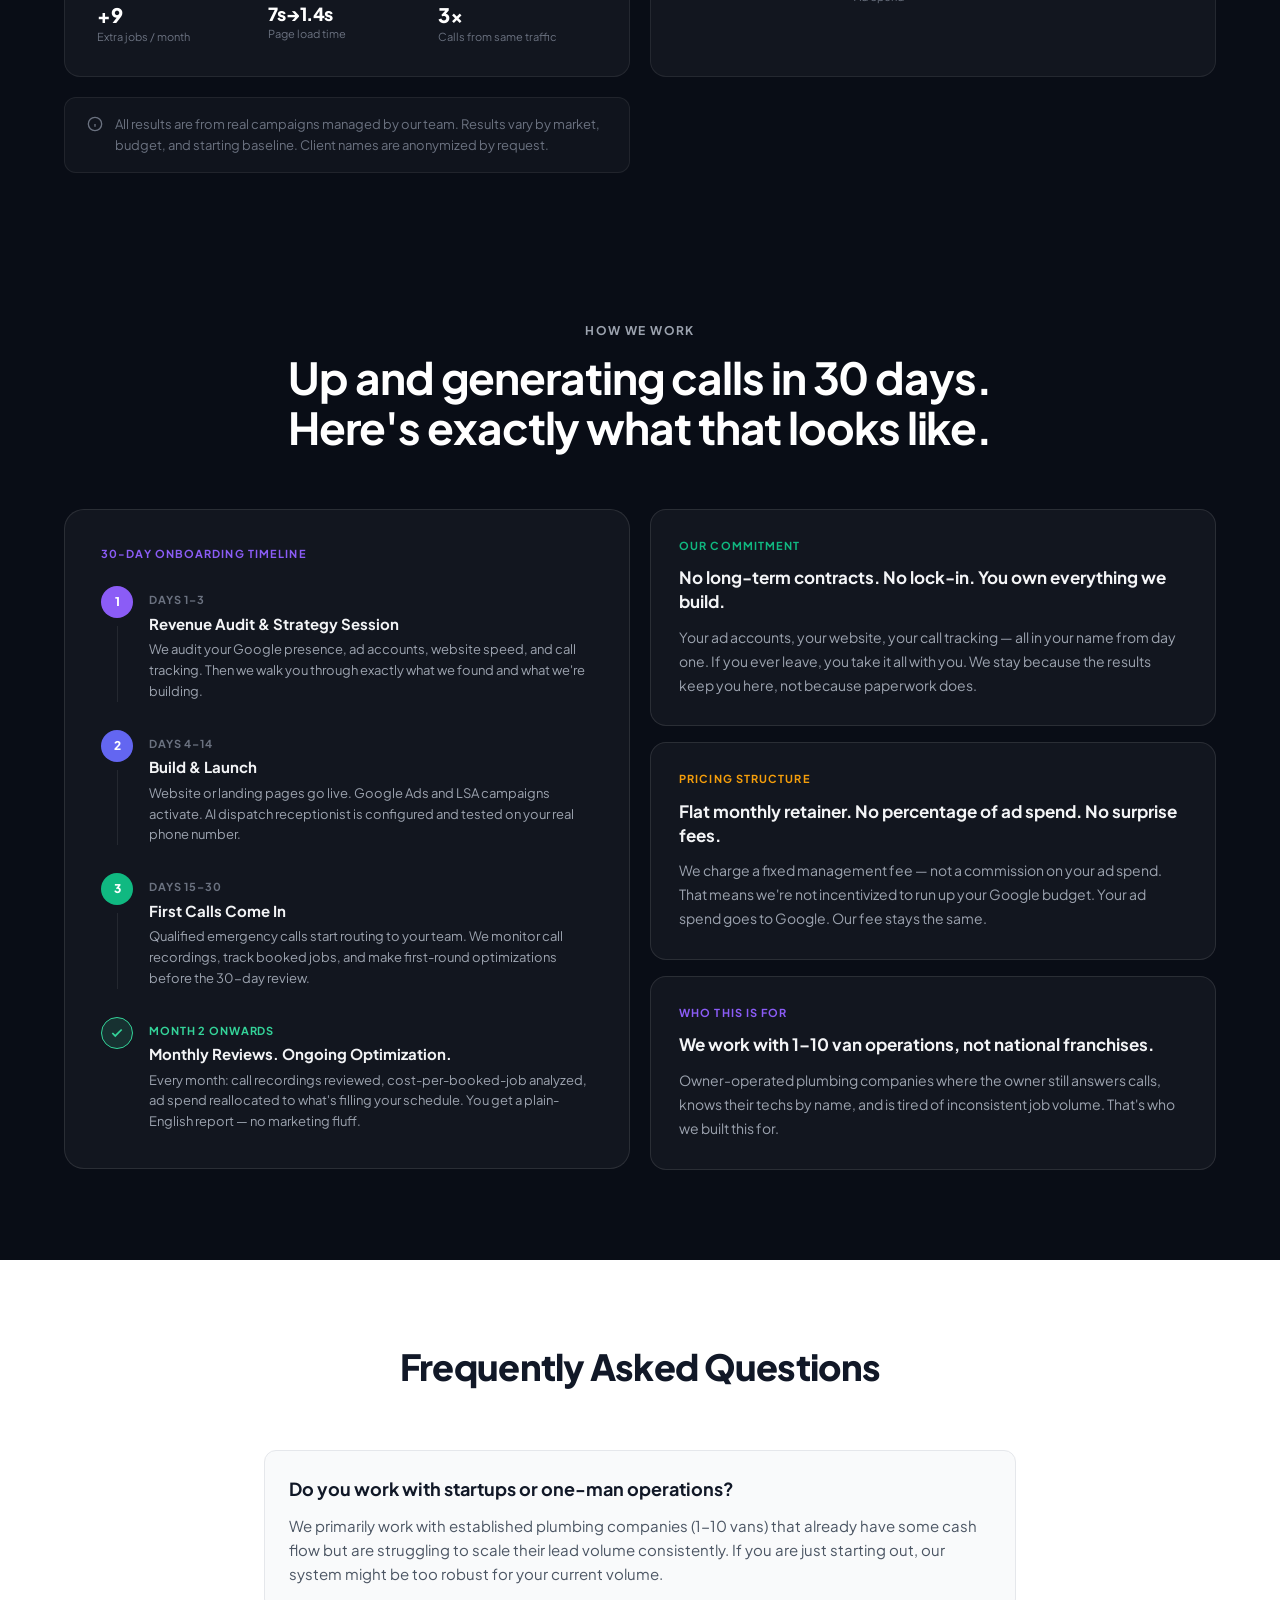
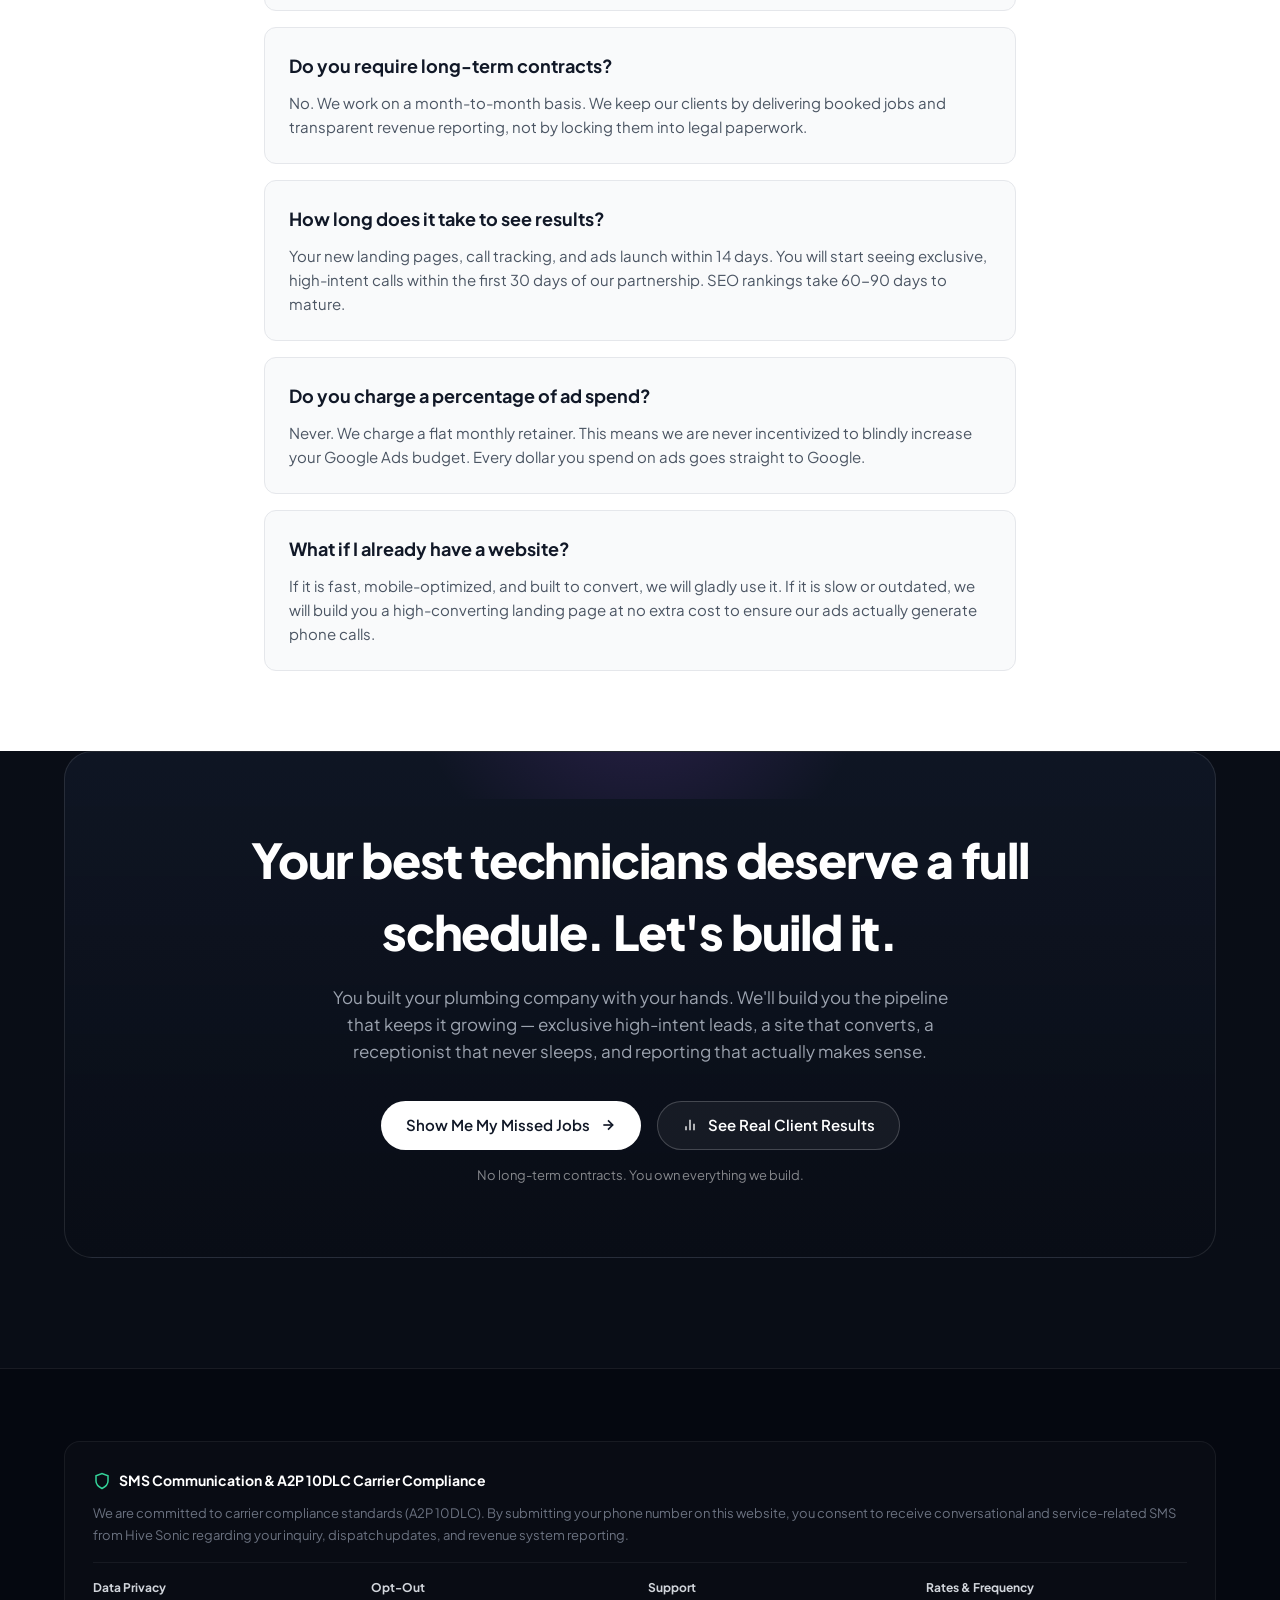
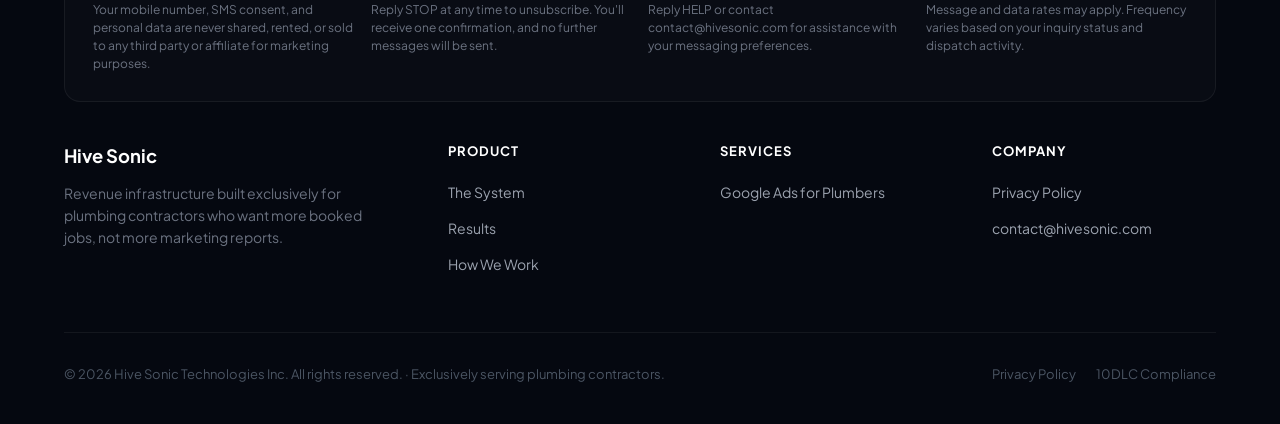
==== commit 180e628f: "Remove CSS hacks for logo" ====
--- a/index.html
+++ b/index.html
@@ -13,7 +13,7 @@
   <!-- NAVIGATION -->
   <header class="header">
     <div class="container nav-container">
-      <a href="index.html" class="logo" style="display: flex; align-items: center;"><img src="images/logo.png" alt="Hive Sonic" style="height: 48px; width: auto; mix-blend-mode: multiply;" /></a>
+      <a href="index.html" class="logo" style="display: flex; align-items: center;"><img src="images/logo.png" alt="Hive Sonic" style="height: 44px; width: auto;" /></a>
 
       <nav class="nav-links">
         <a href="#how-it-works" class="nav-link">How it works</a>
@@ -1036,3 +1036,5 @@
 
 
 
+
+
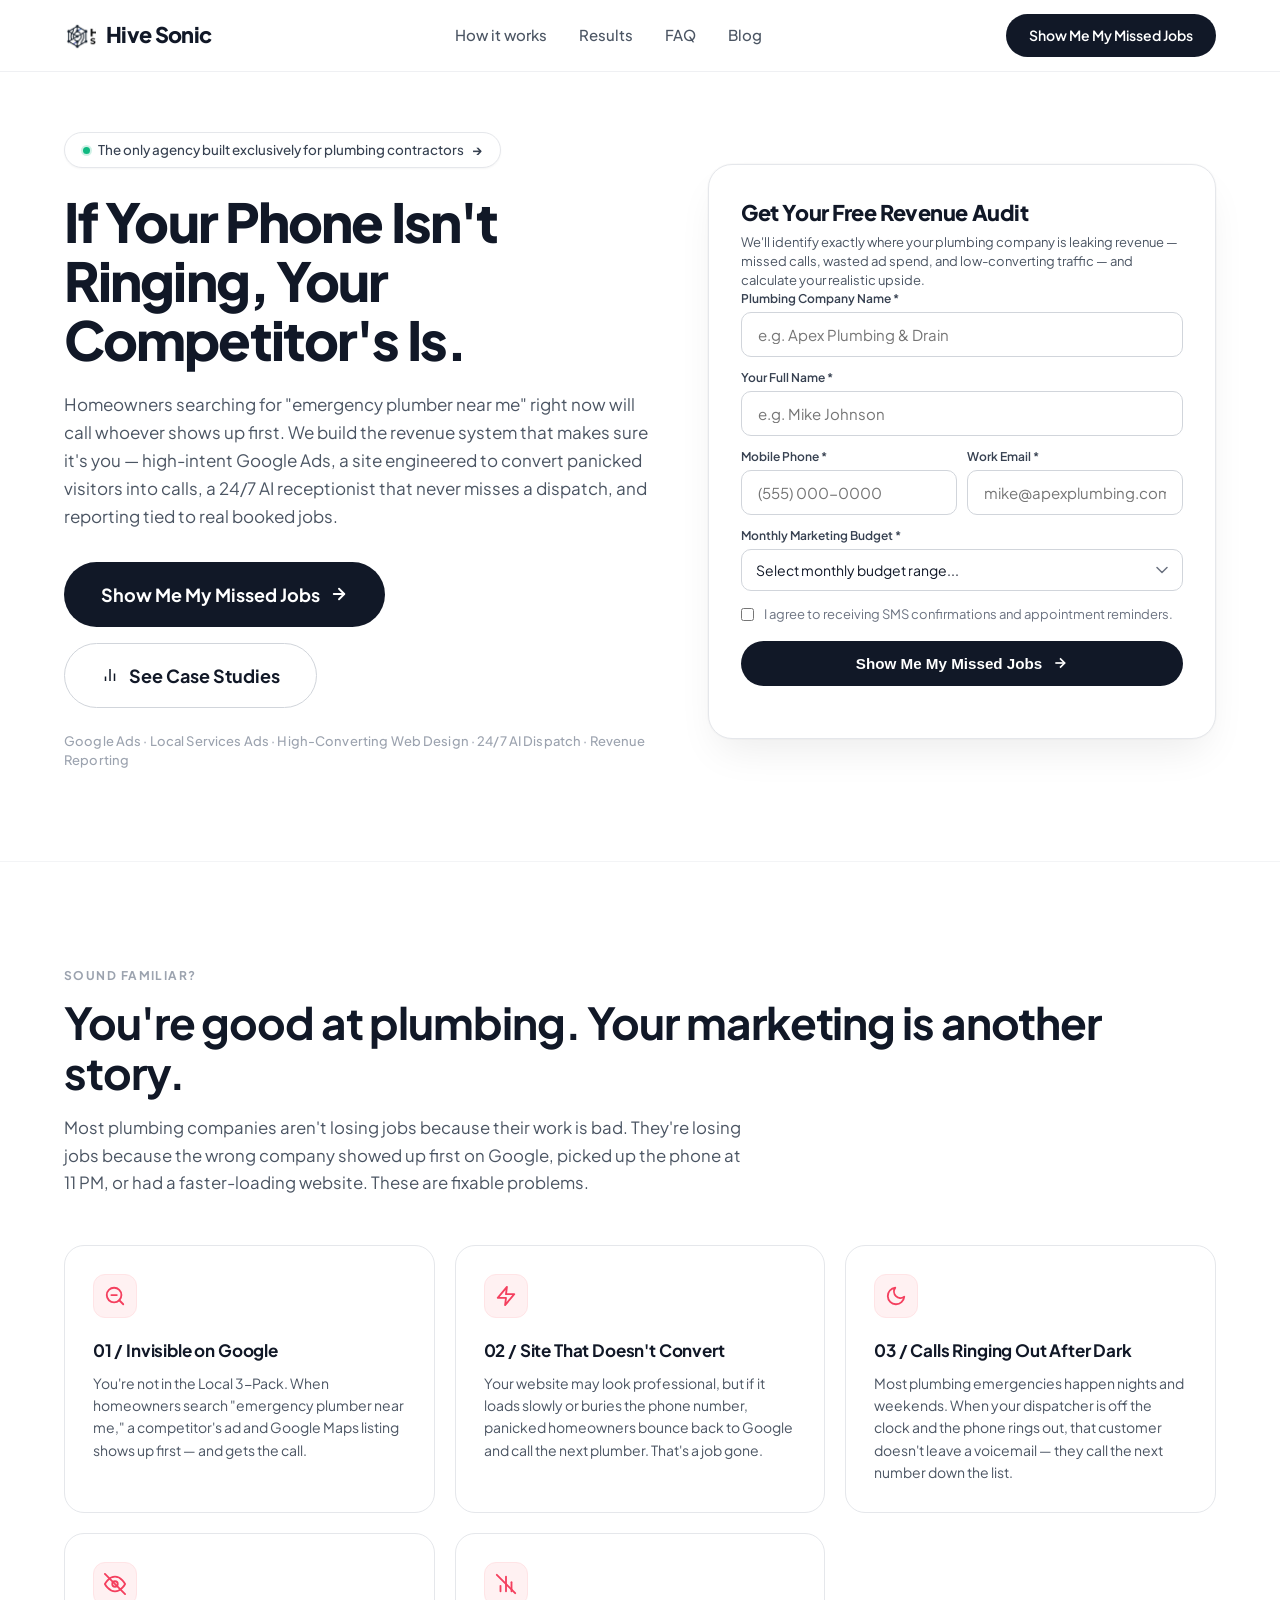
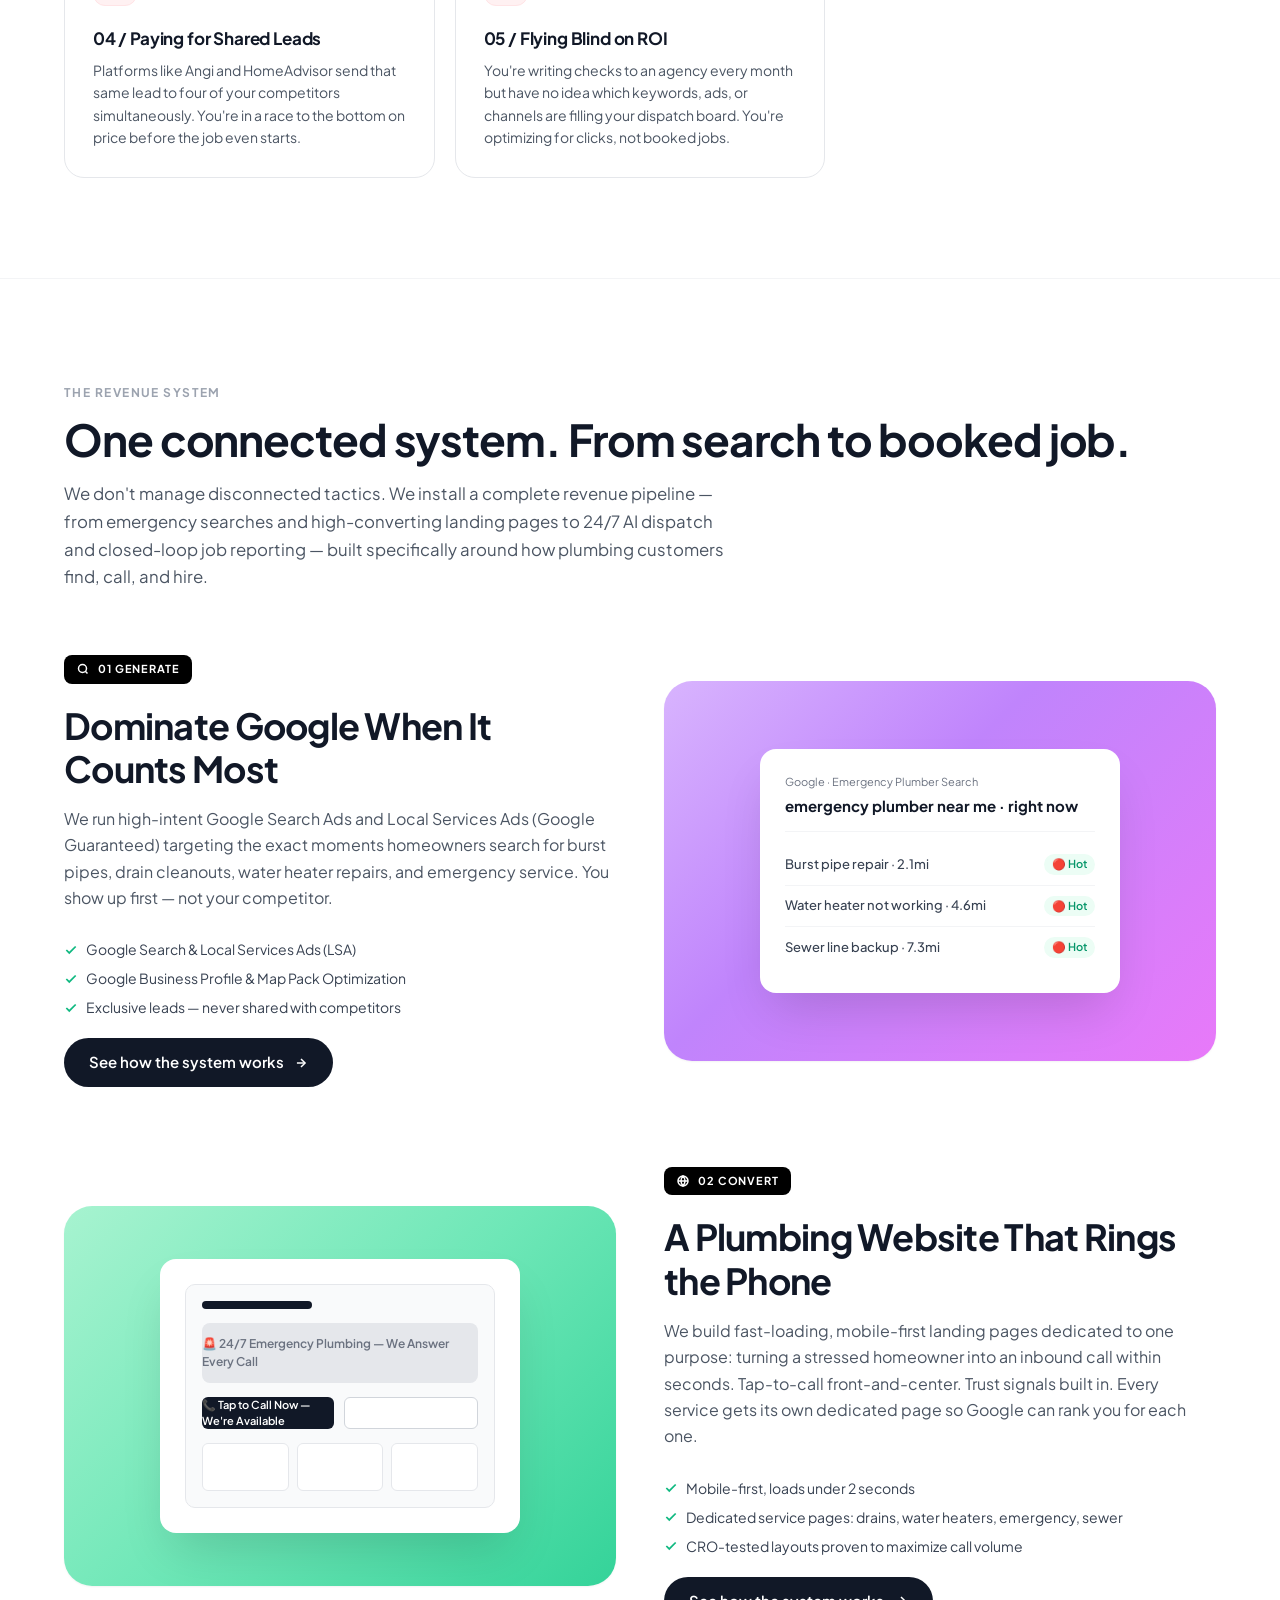
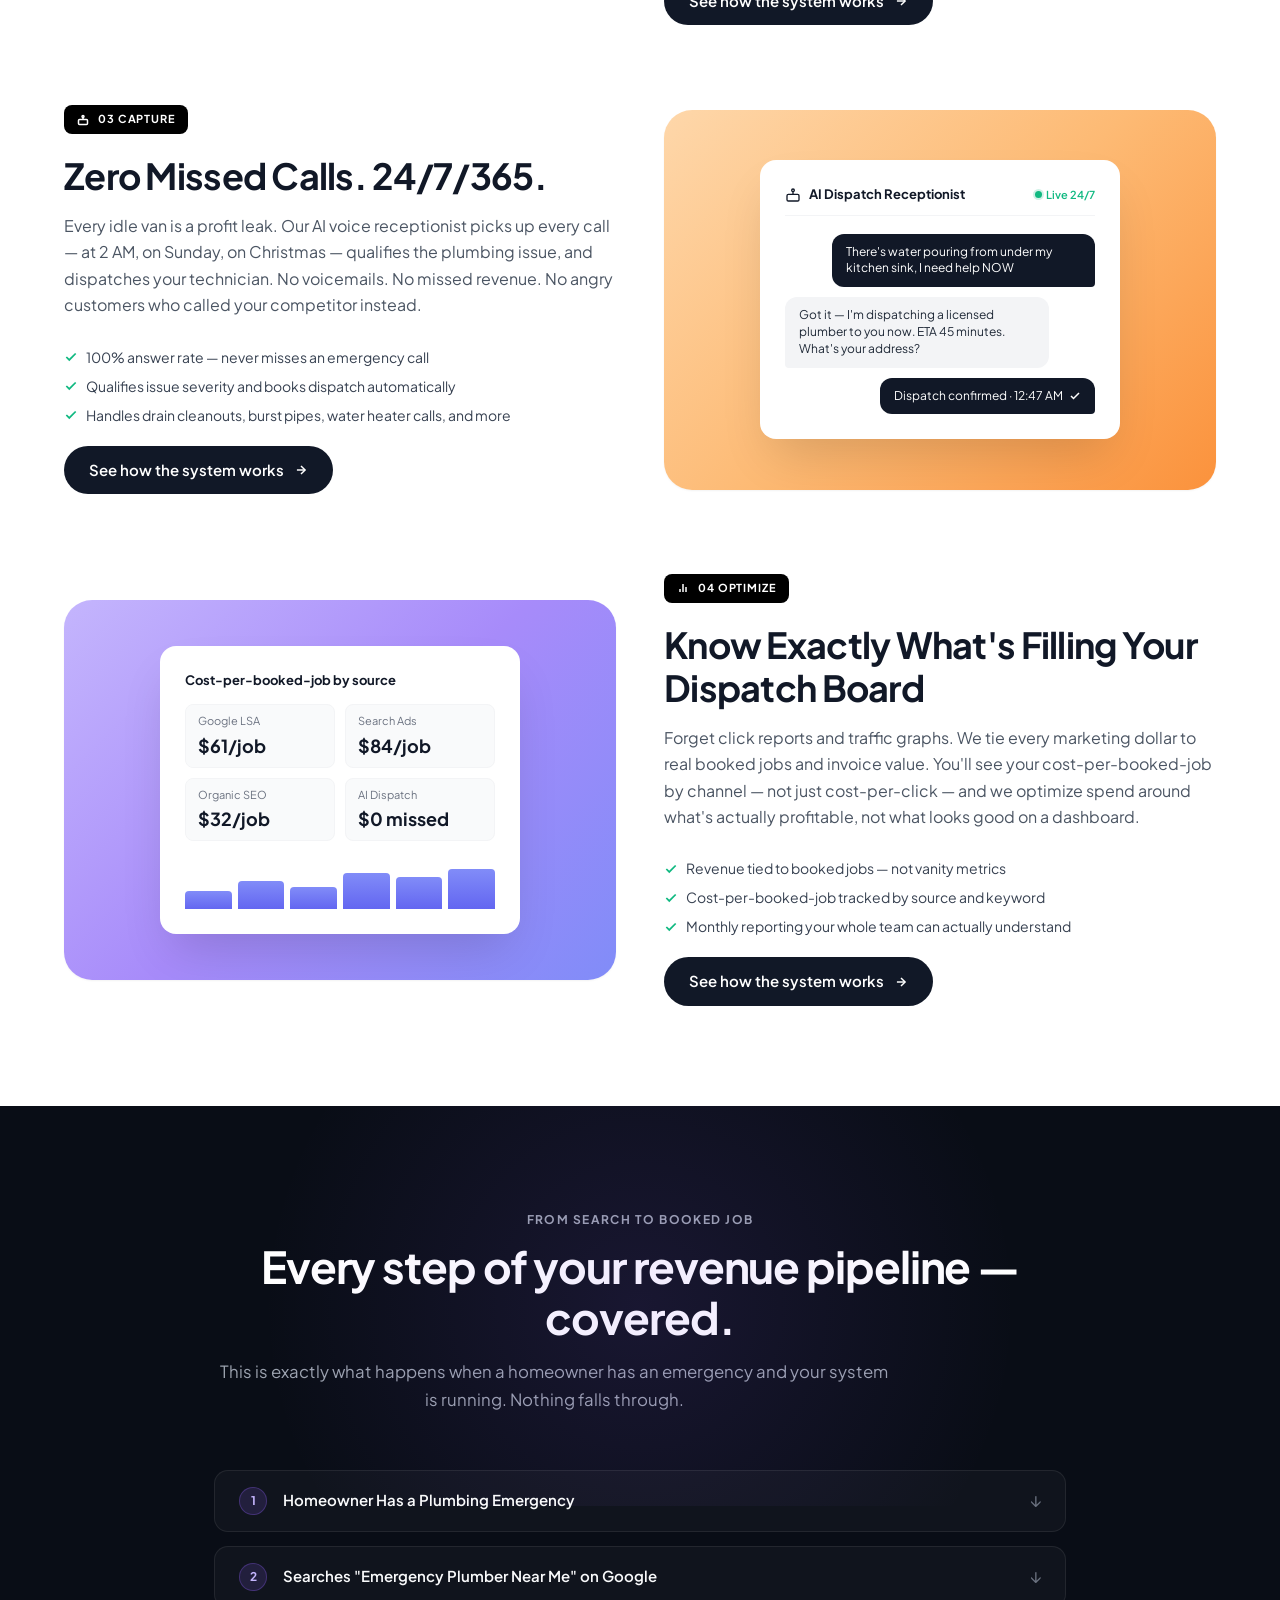
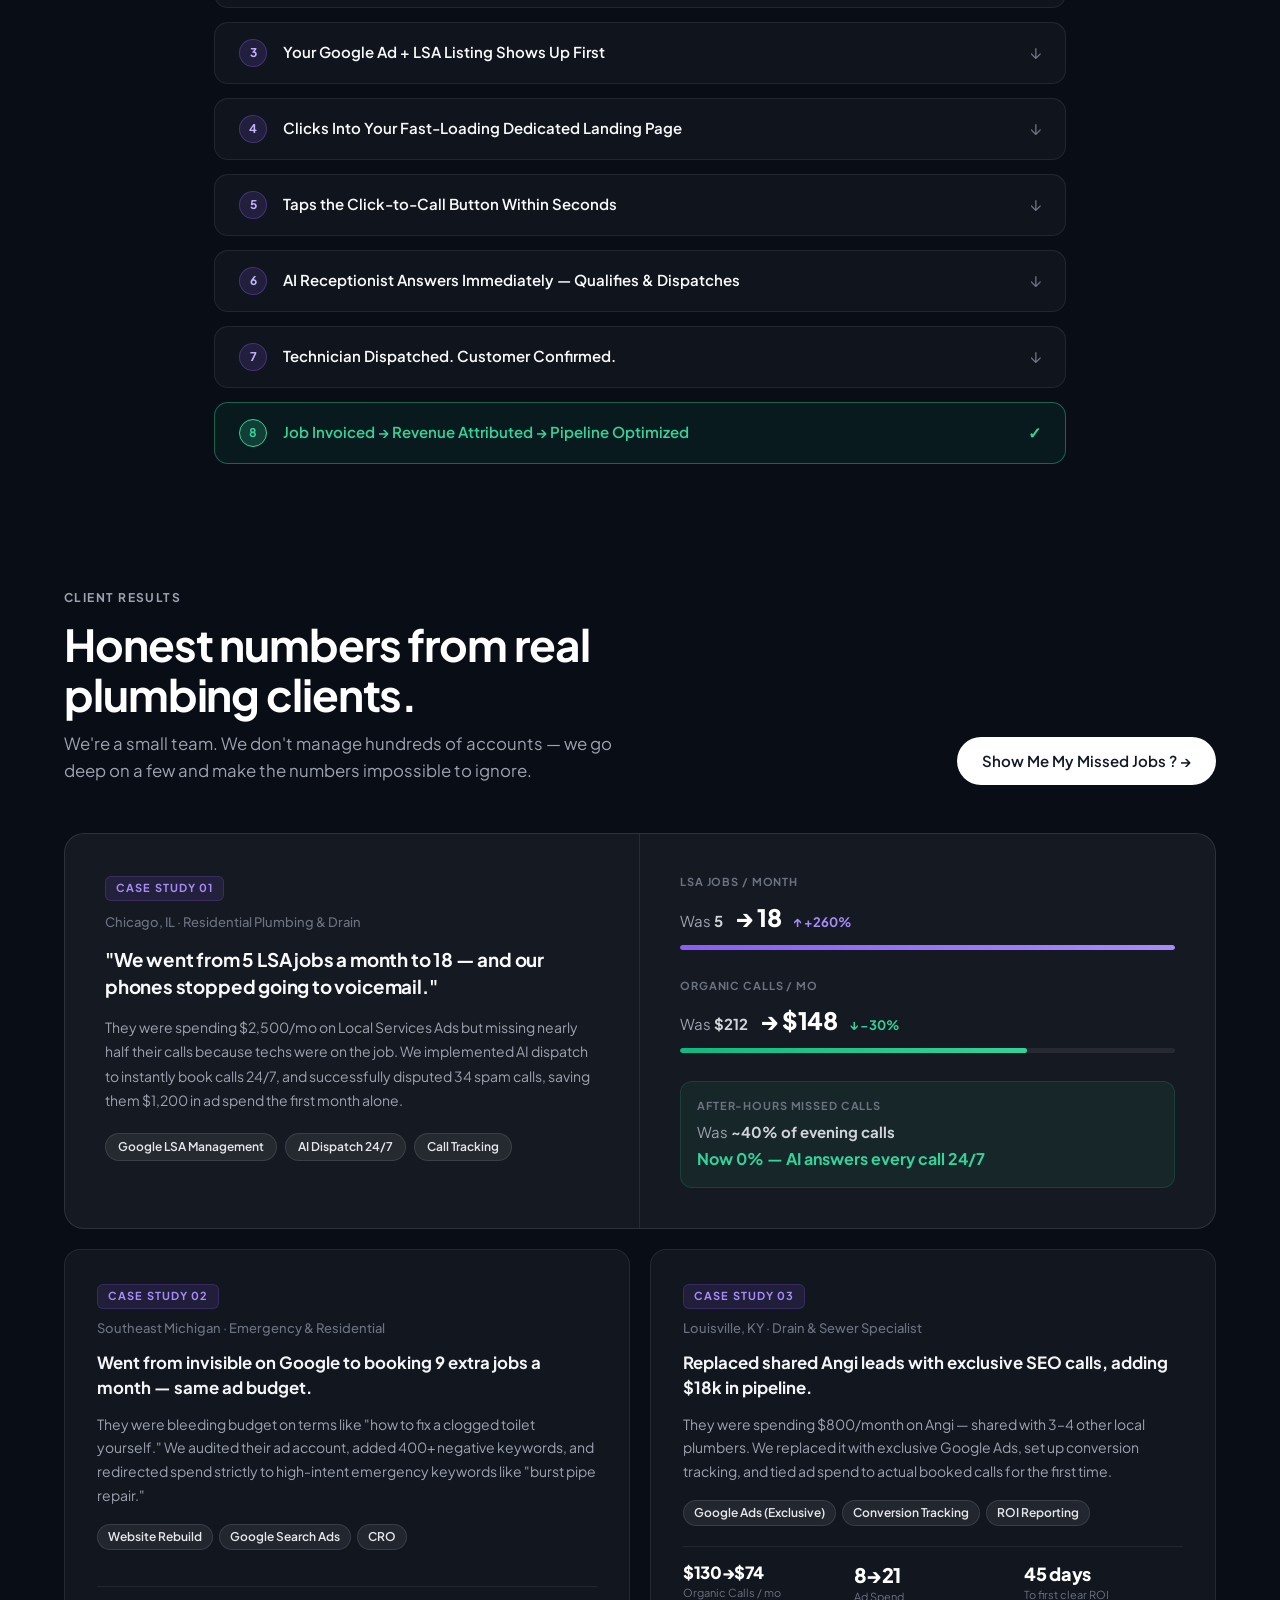
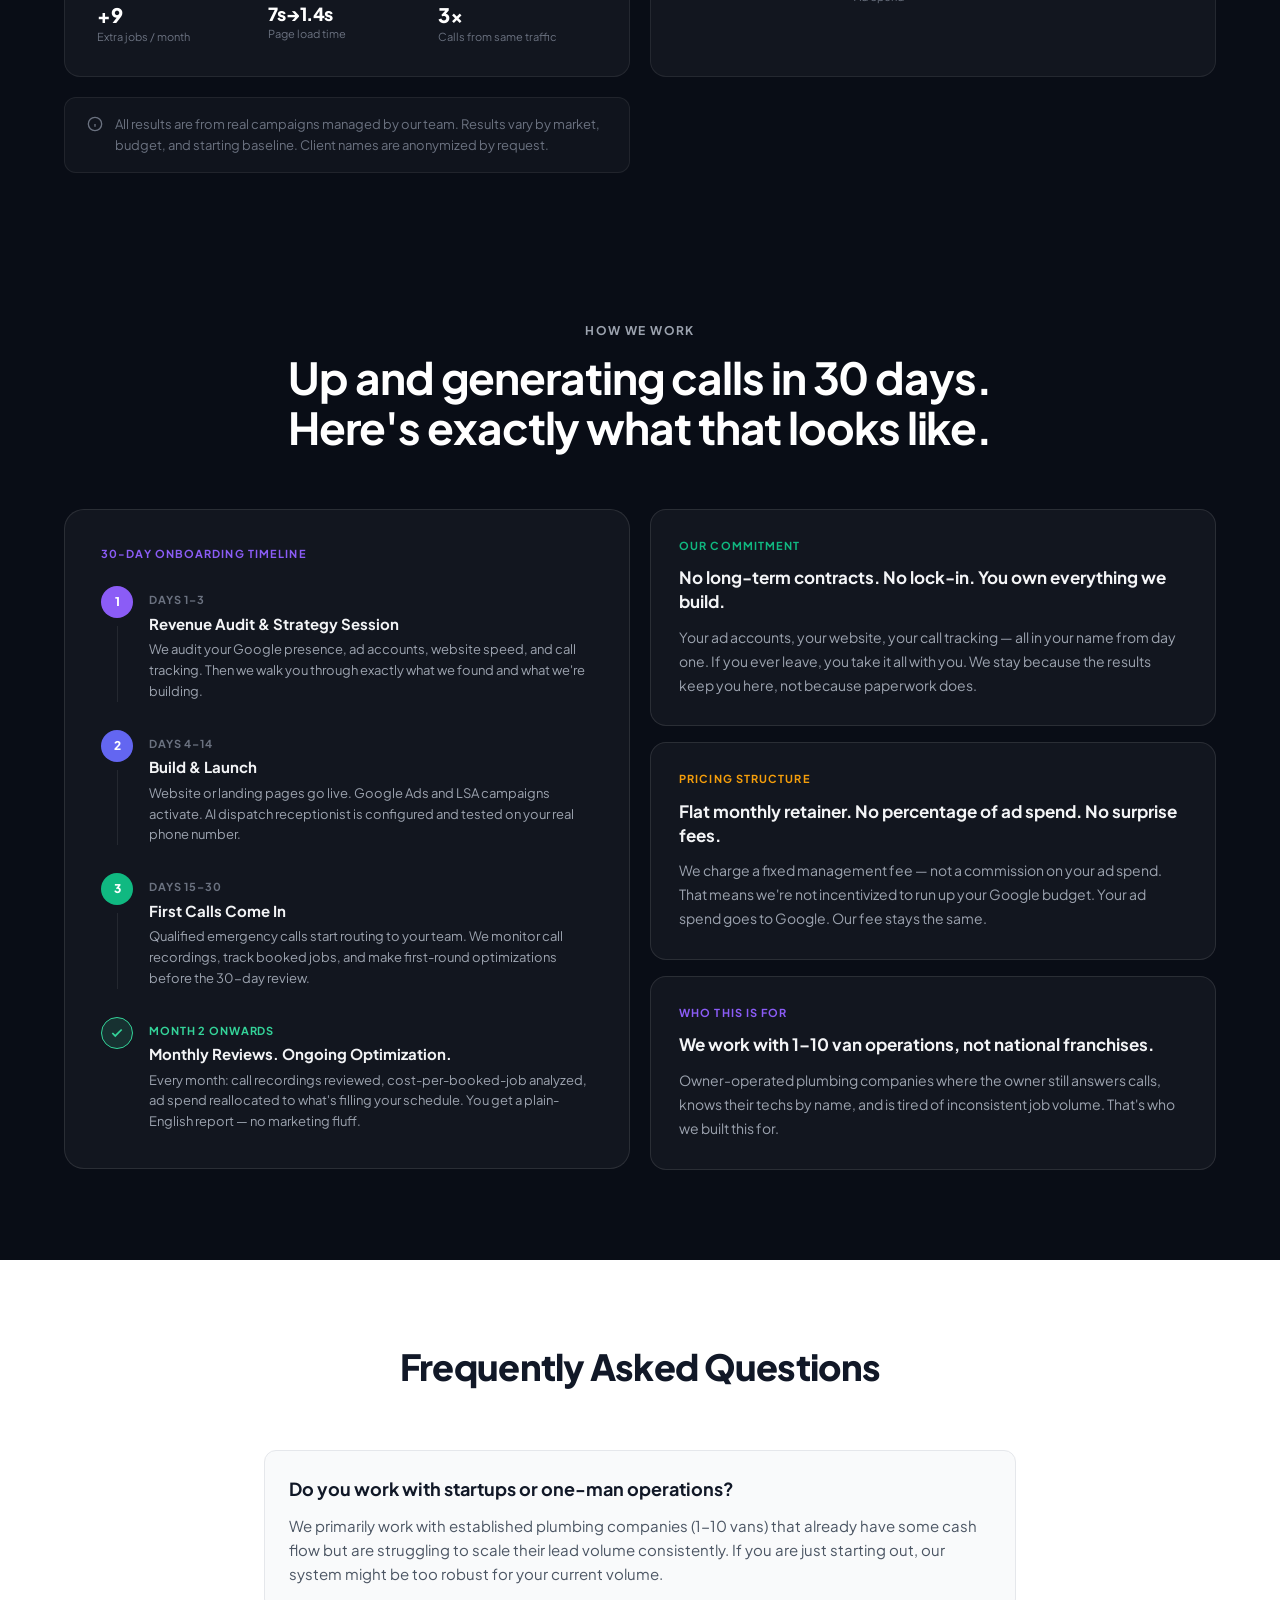
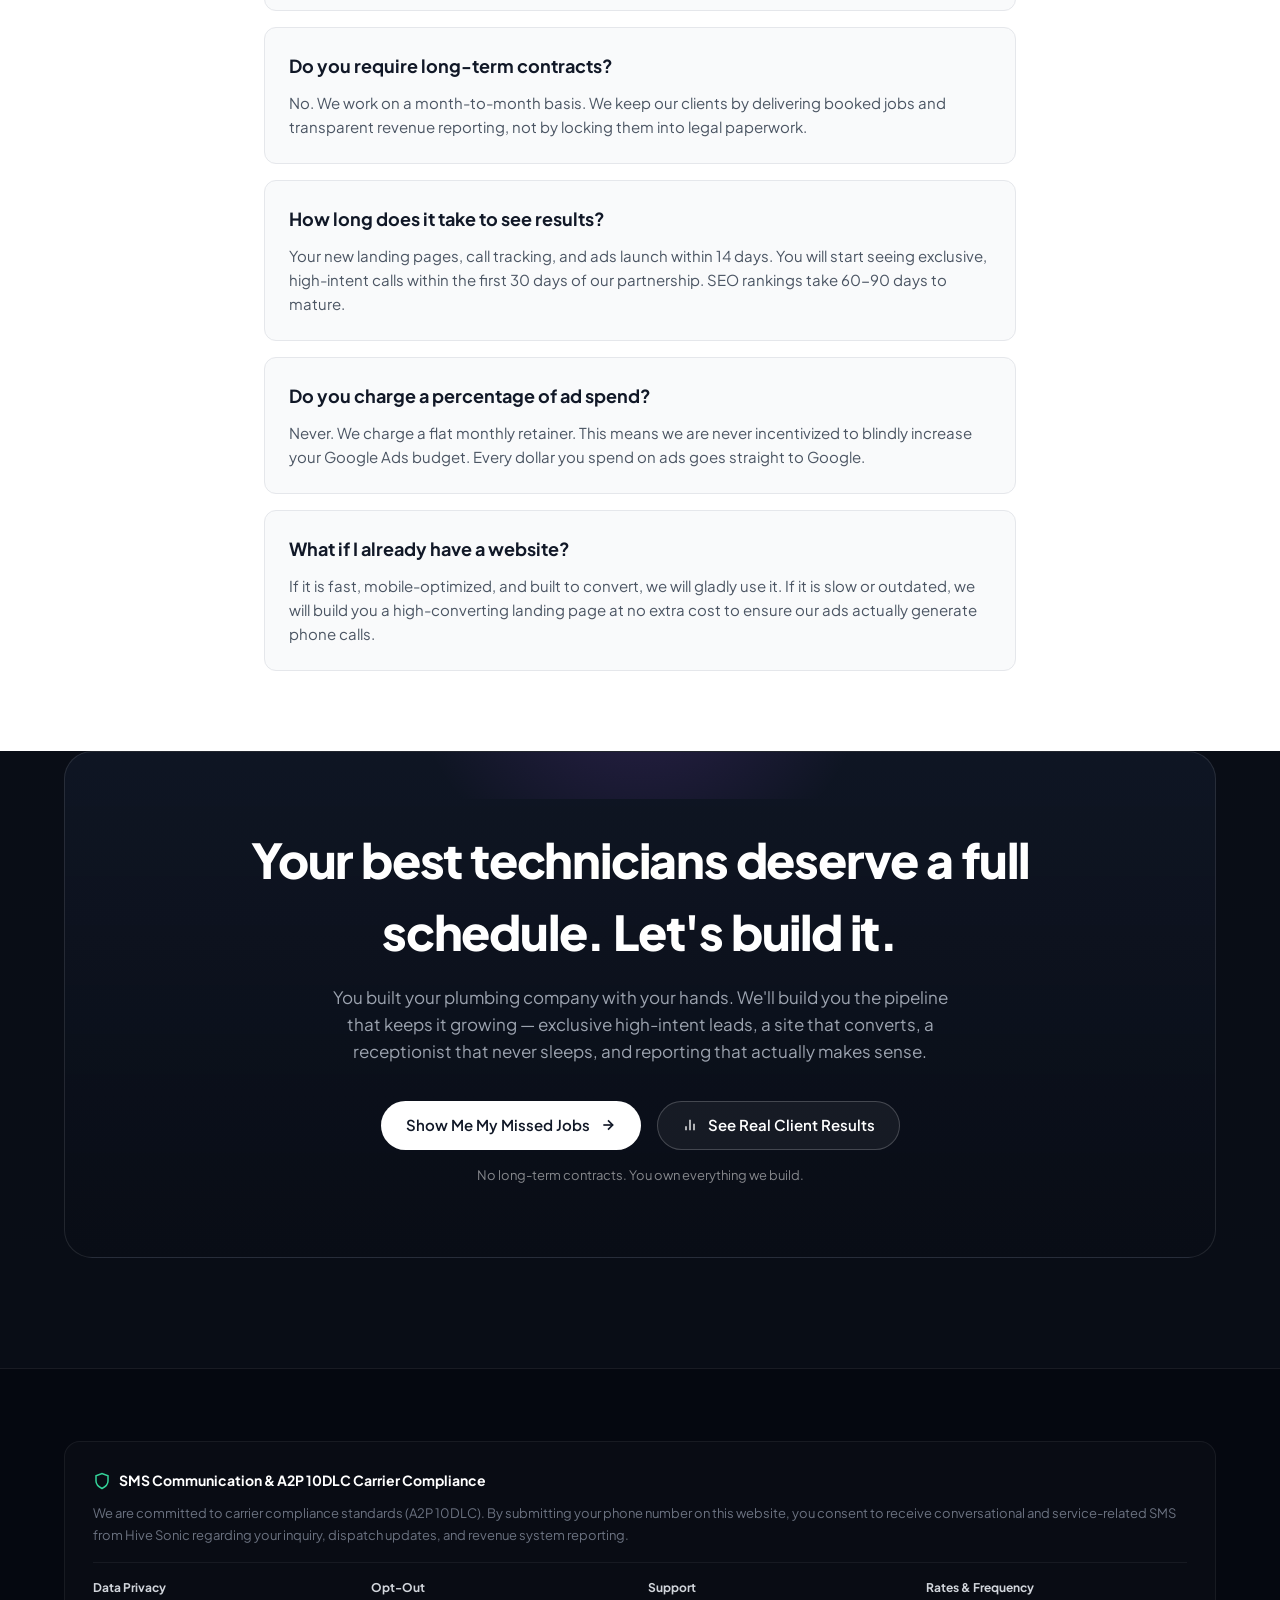
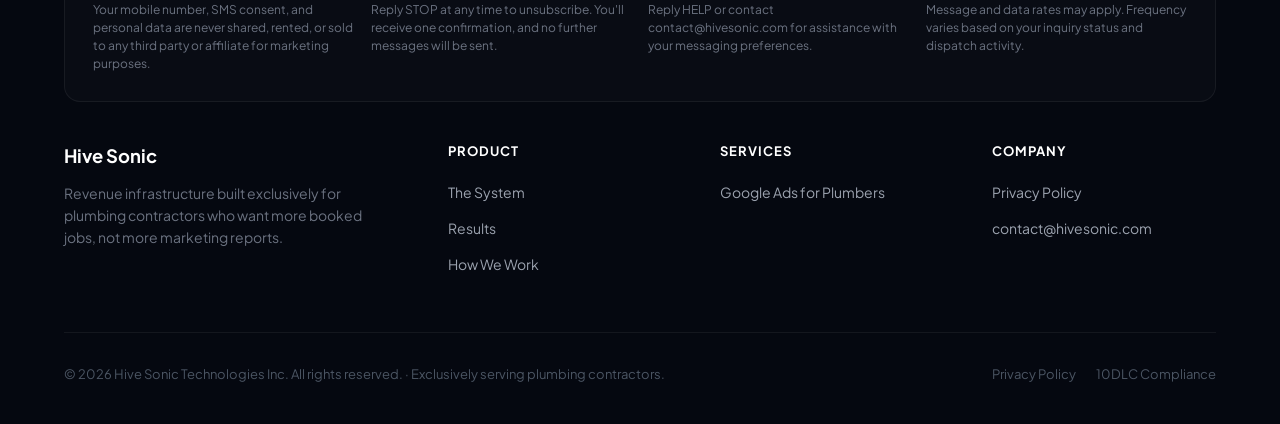
==== commit 980759c8: "Restore HTML text for logo and isolate hexagon mark" ====
--- a/index.html
+++ b/index.html
@@ -13,7 +13,7 @@
   <!-- NAVIGATION -->
   <header class="header">
     <div class="container nav-container">
-      <a href="index.html" class="logo" style="display: flex; align-items: center;"><img src="images/logo.png" alt="Hive Sonic" style="height: 44px; width: auto;" /></a>
+      <a href="index.html" class="logo"><img src="images/logo_icon.png" alt="Hive Sonic Icon" style="height: 32px; width: auto;" /> Hive Sonic</a>
 
       <nav class="nav-links">
         <a href="#how-it-works" class="nav-link">How it works</a>
@@ -1038,3 +1038,5 @@
 
 
 
+
+
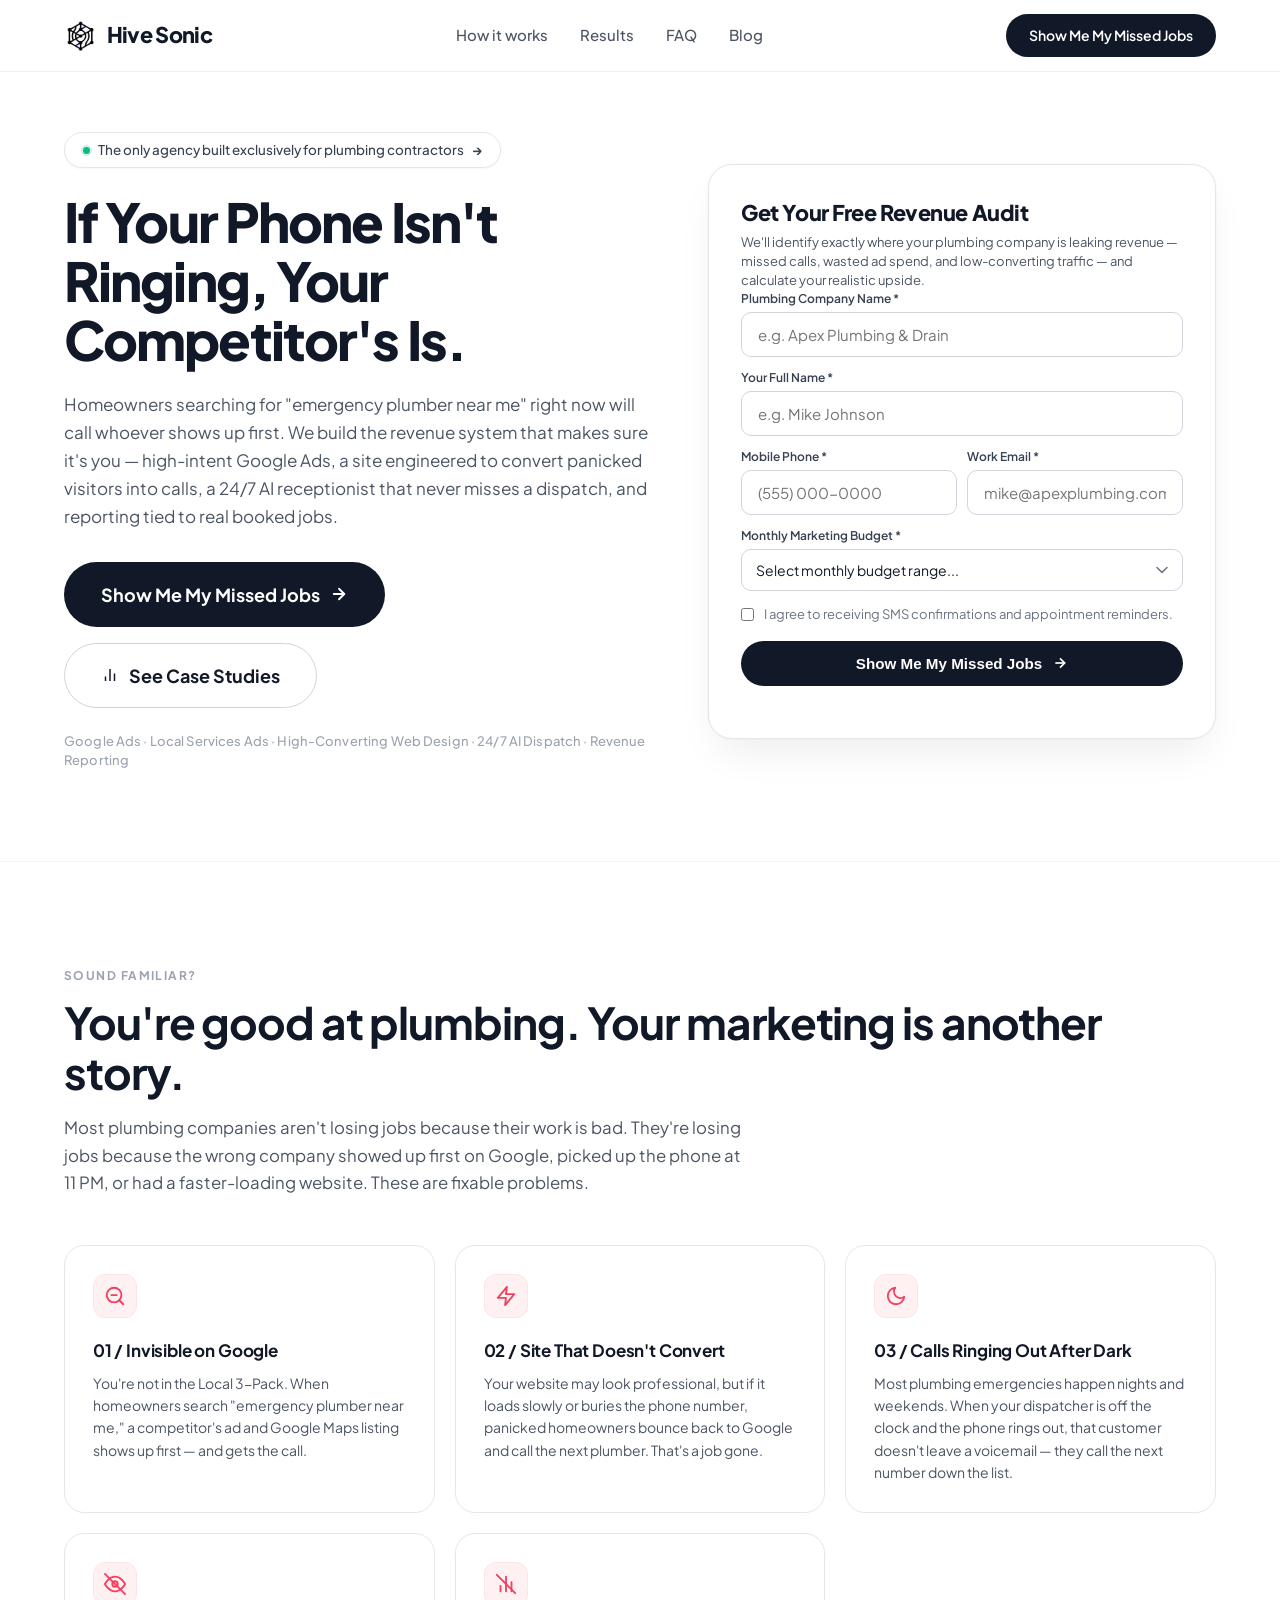
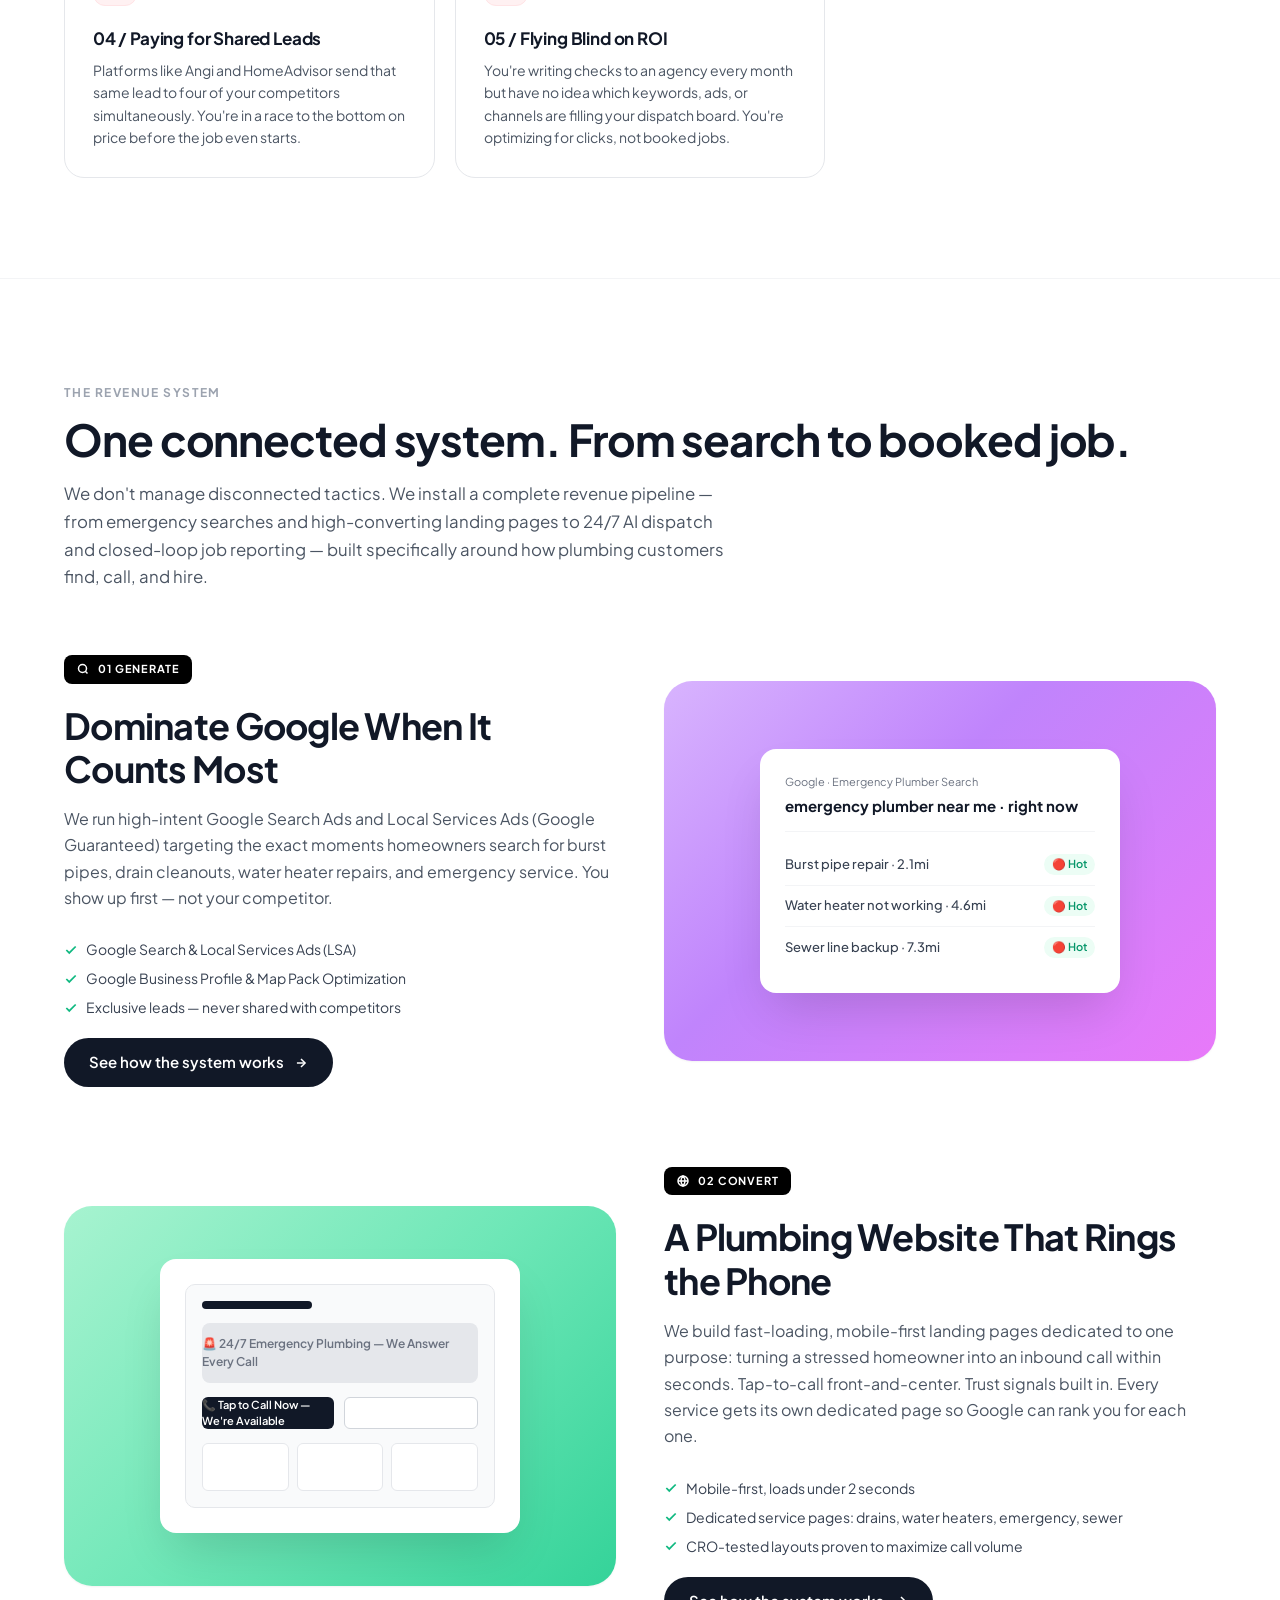
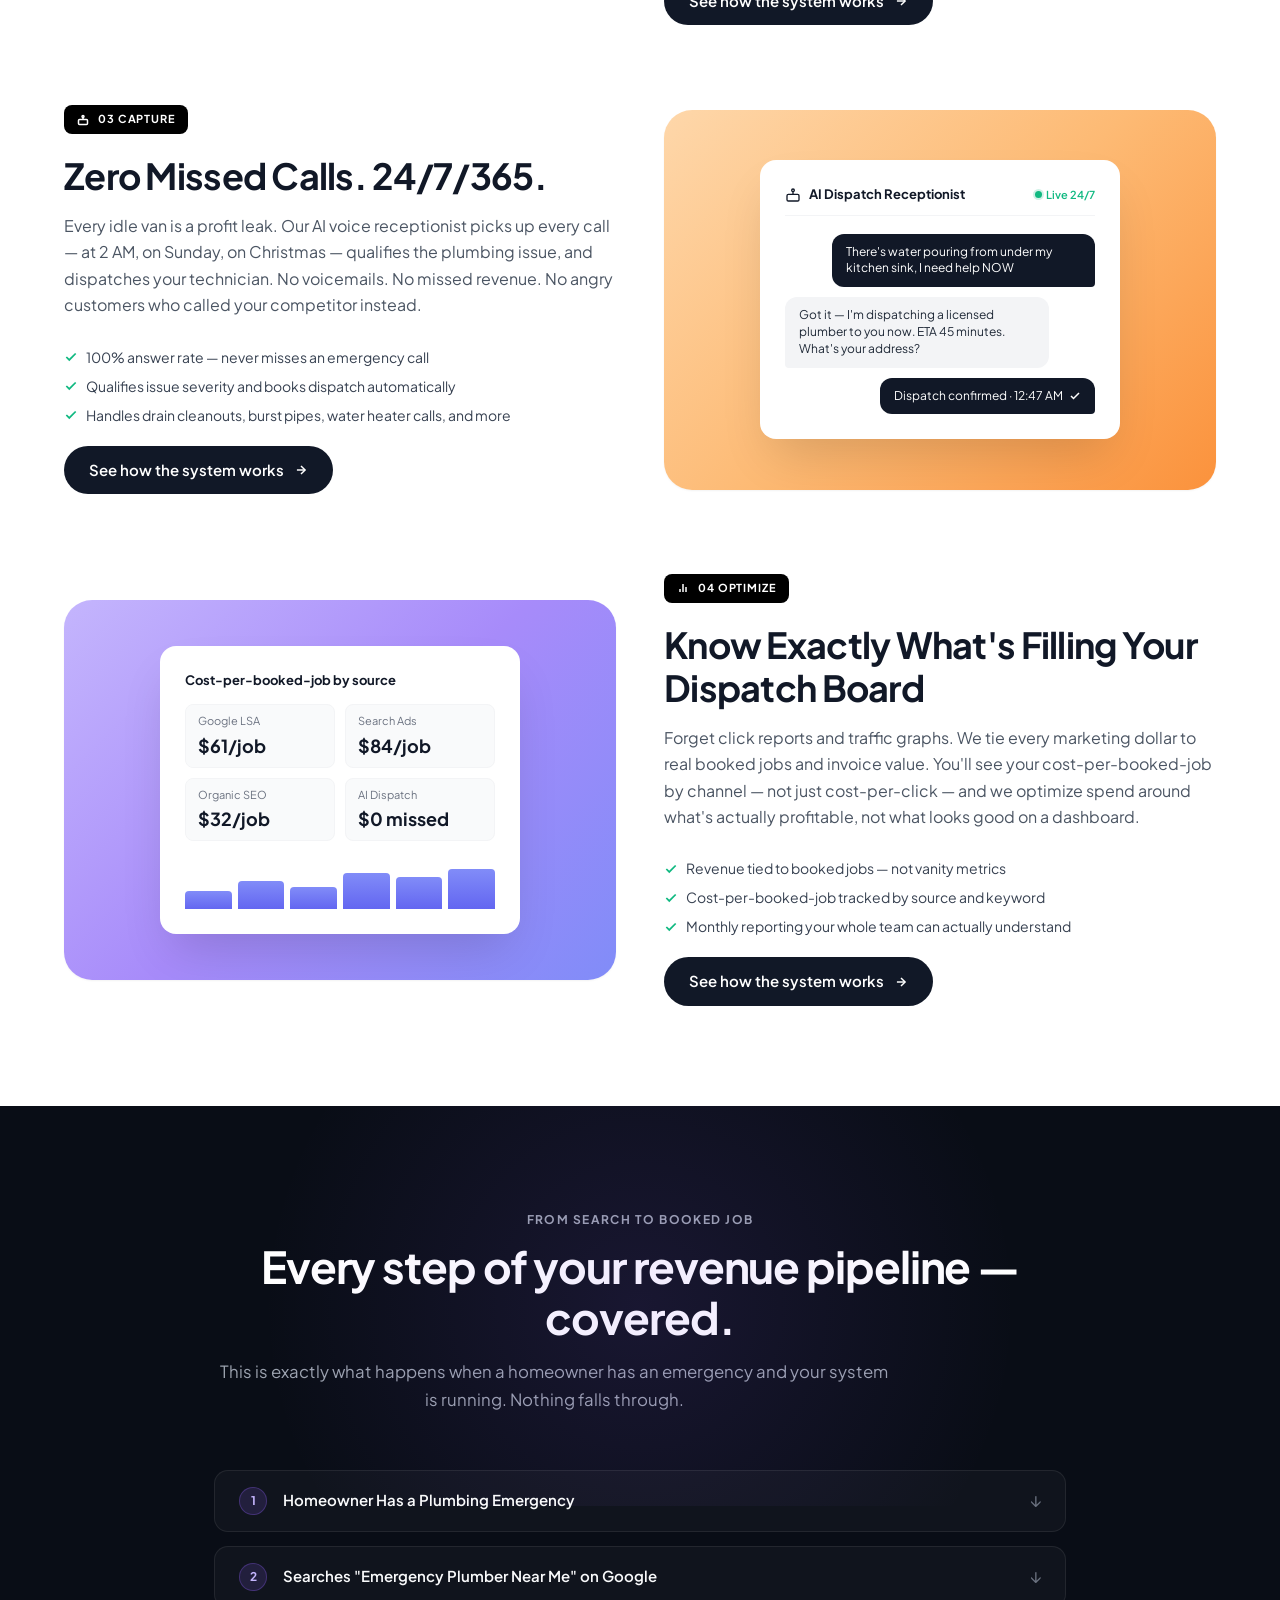
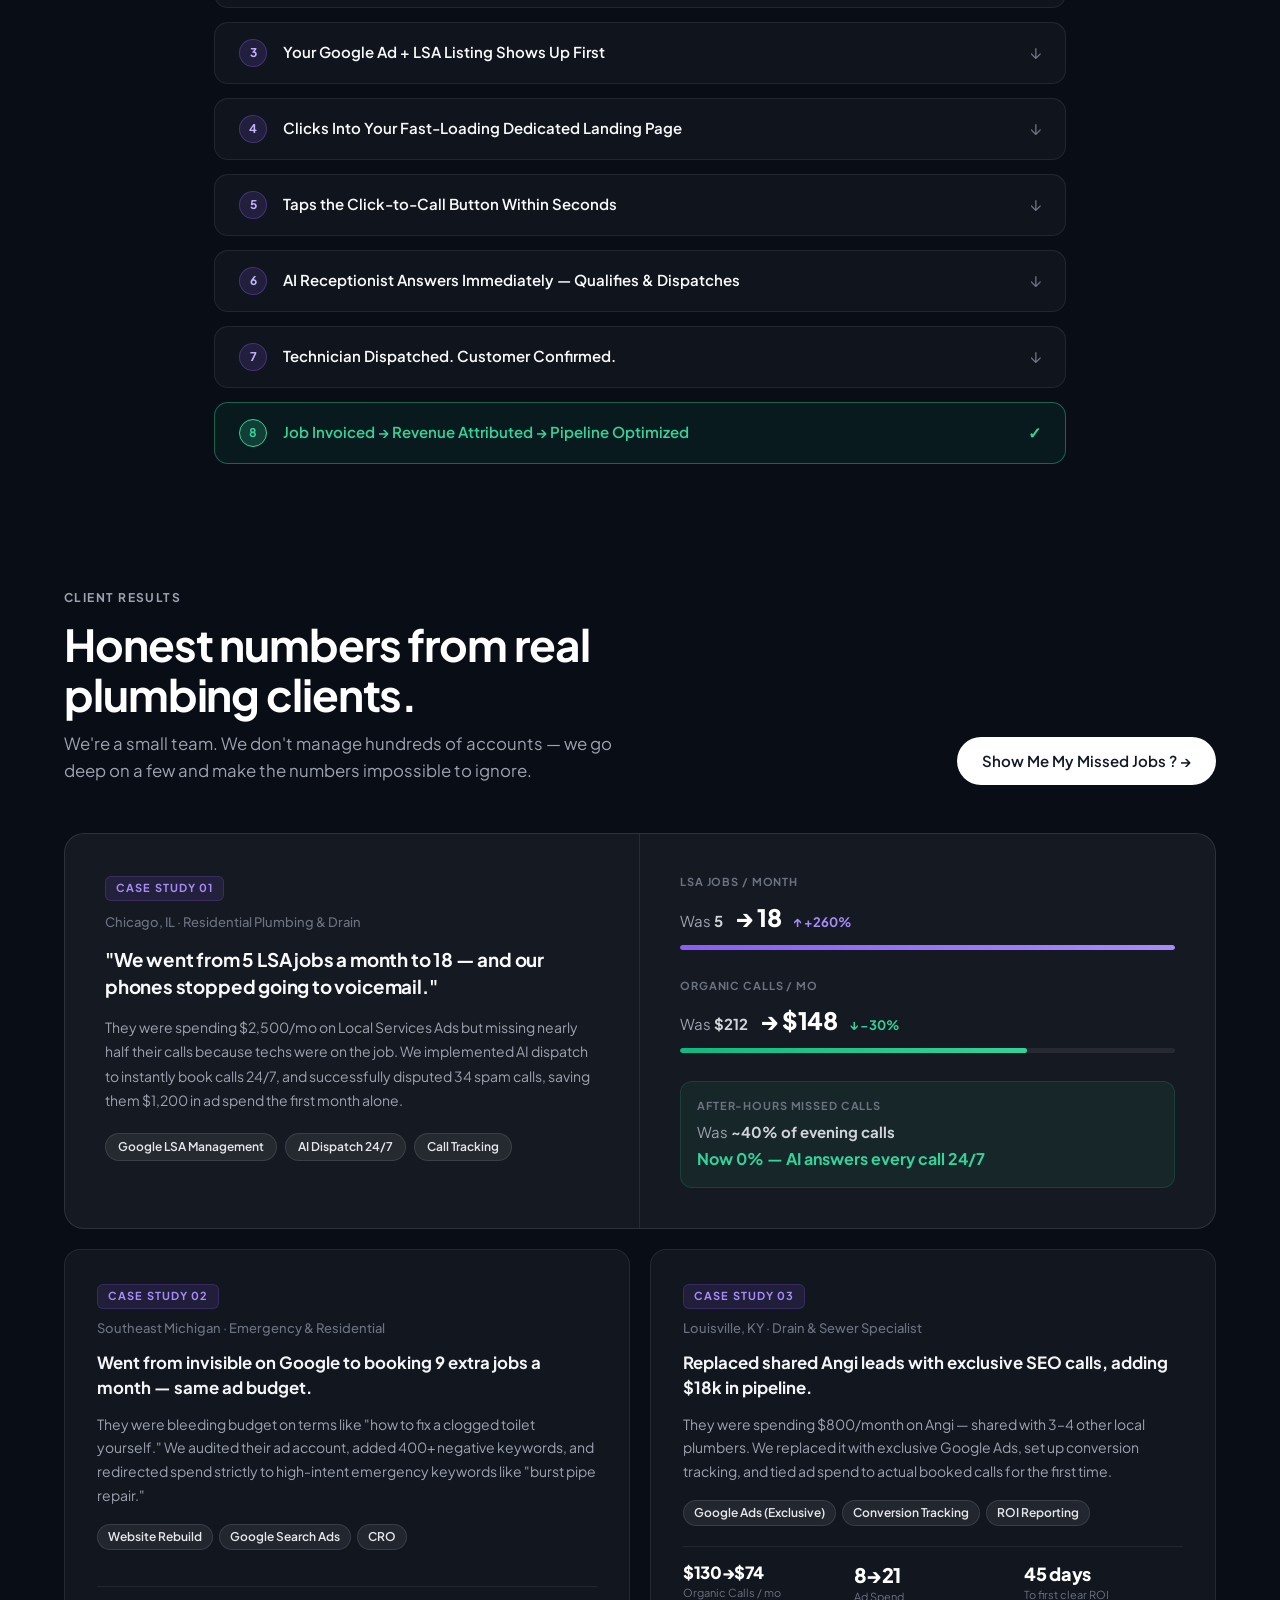
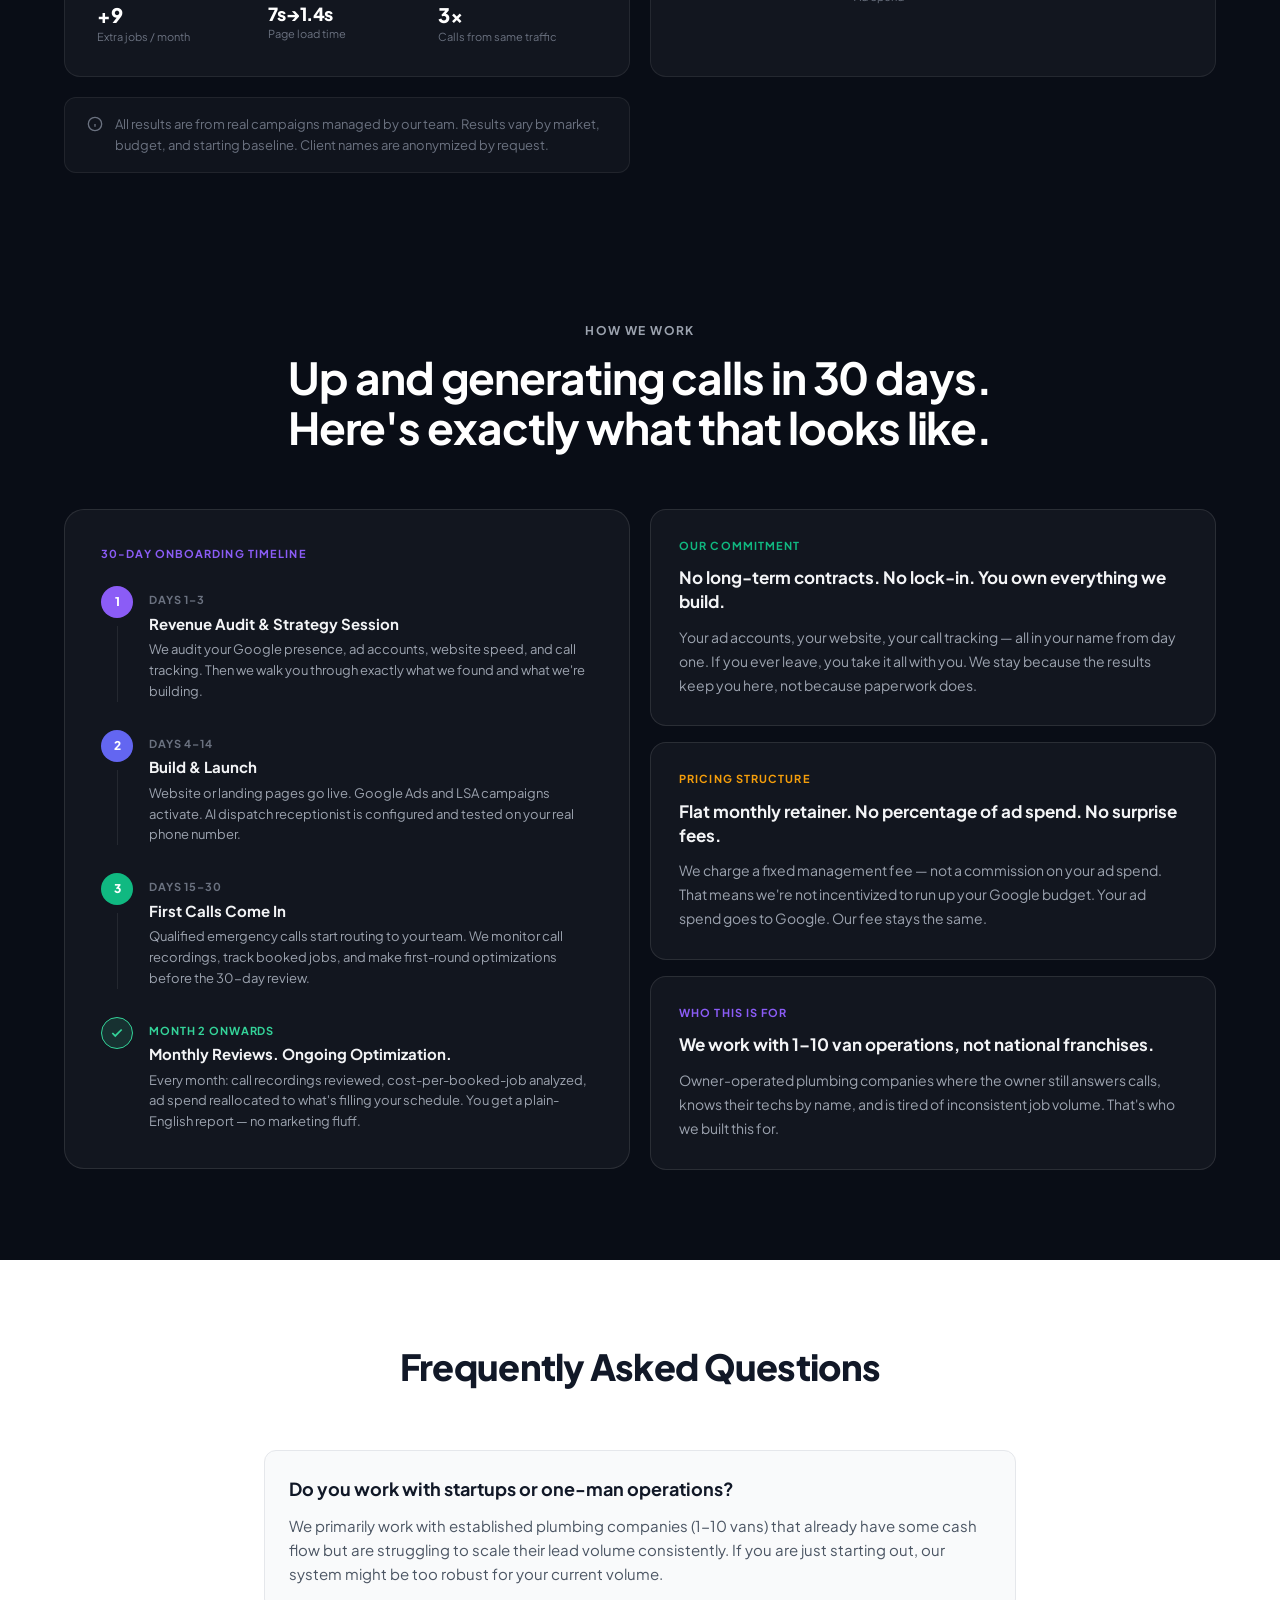
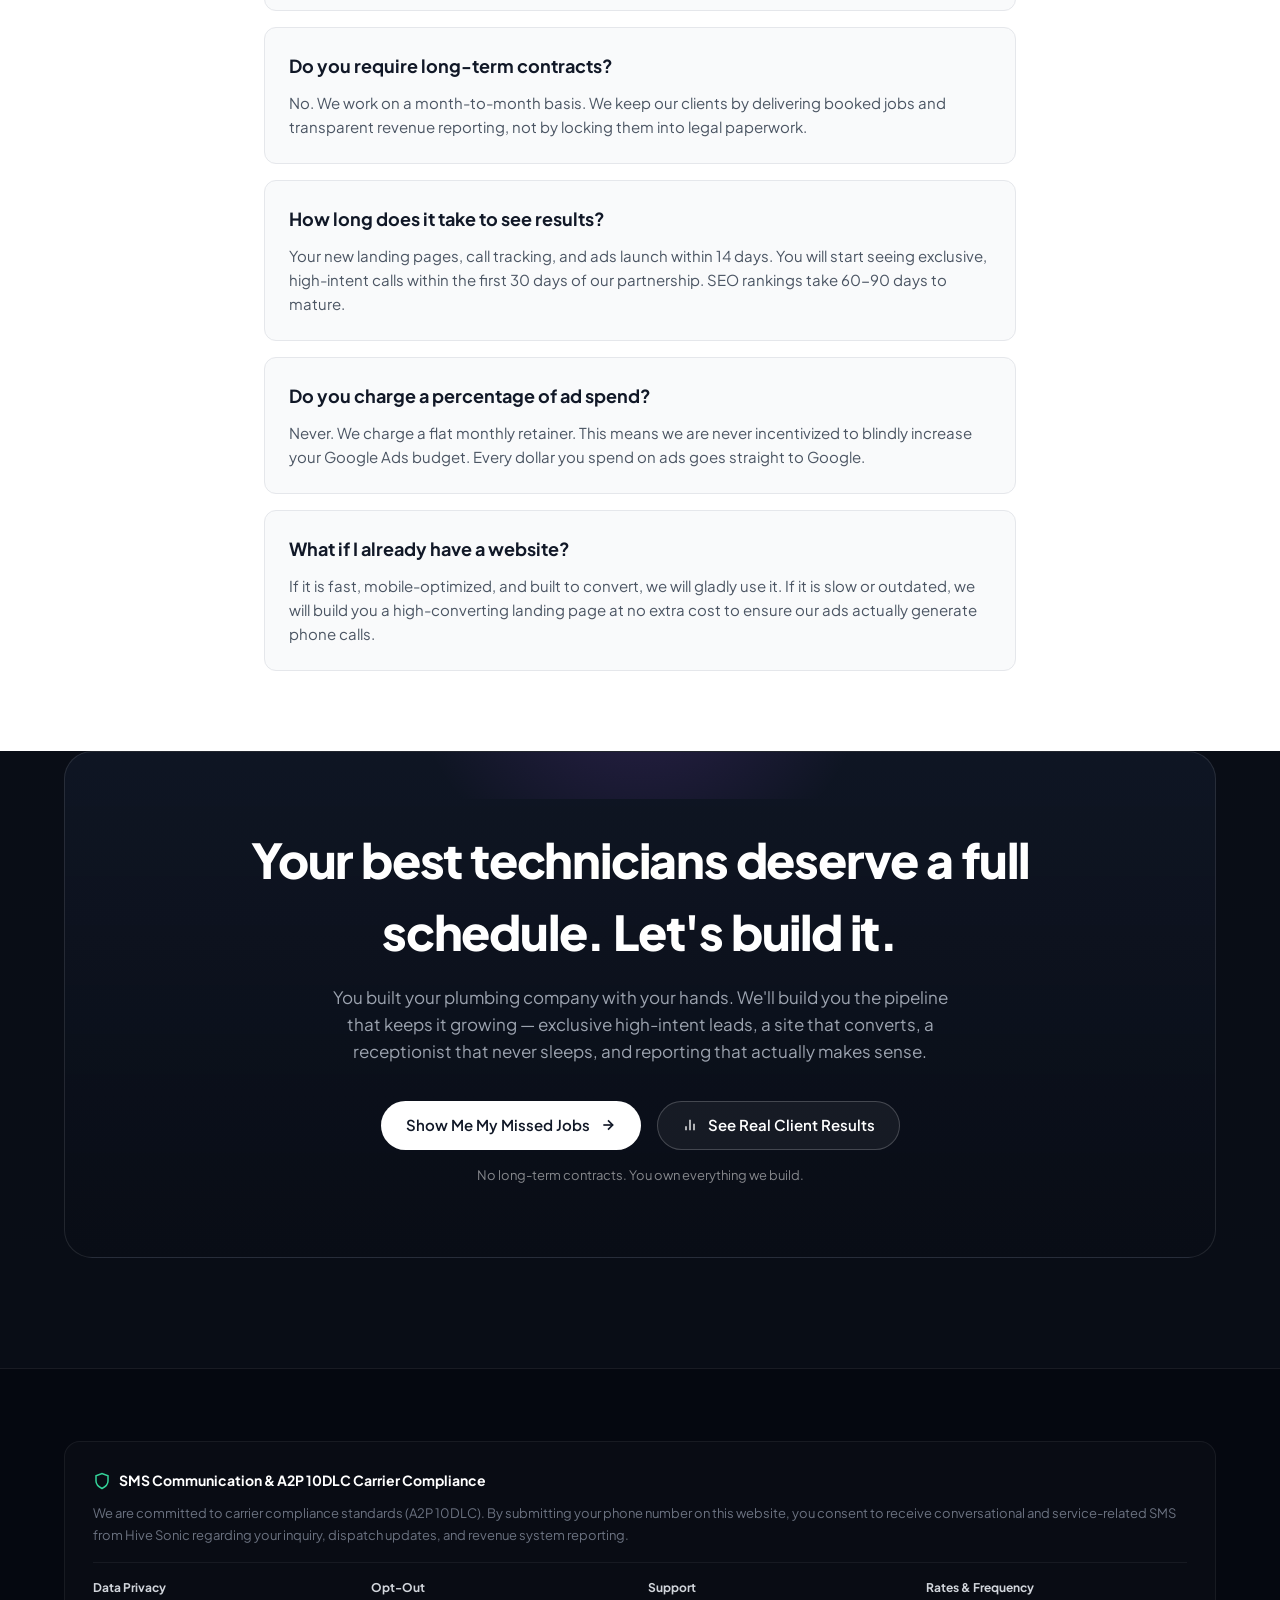
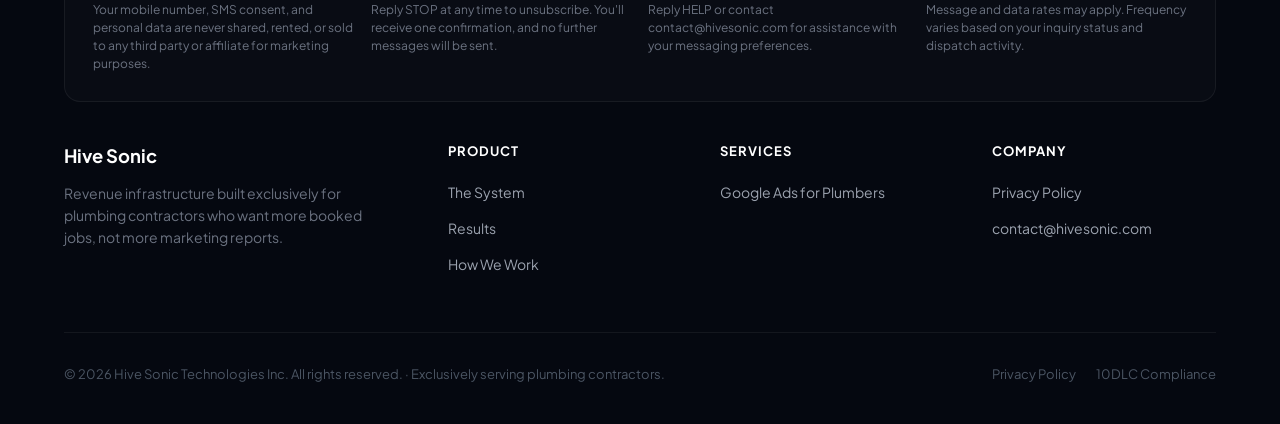
==== commit 2e35cbc3: "Add new requested logo and apply perfect multiply blend mode" ====
--- a/index.html
+++ b/index.html
@@ -13,7 +13,7 @@
   <!-- NAVIGATION -->
   <header class="header">
     <div class="container nav-container">
-      <a href="index.html" class="logo"><img src="images/logo_icon.png" alt="Hive Sonic Icon" style="height: 32px; width: auto;" /> Hive Sonic</a>
+      <a href="index.html" class="logo"><img src="images/logo_perfect.jpg" alt="Hive Sonic Logo" style="height: 36px; width: auto; mix-blend-mode: multiply;" /> Hive Sonic</a>
 
       <nav class="nav-links">
         <a href="#how-it-works" class="nav-link">How it works</a>
@@ -1040,3 +1040,4 @@
 
 
 
+
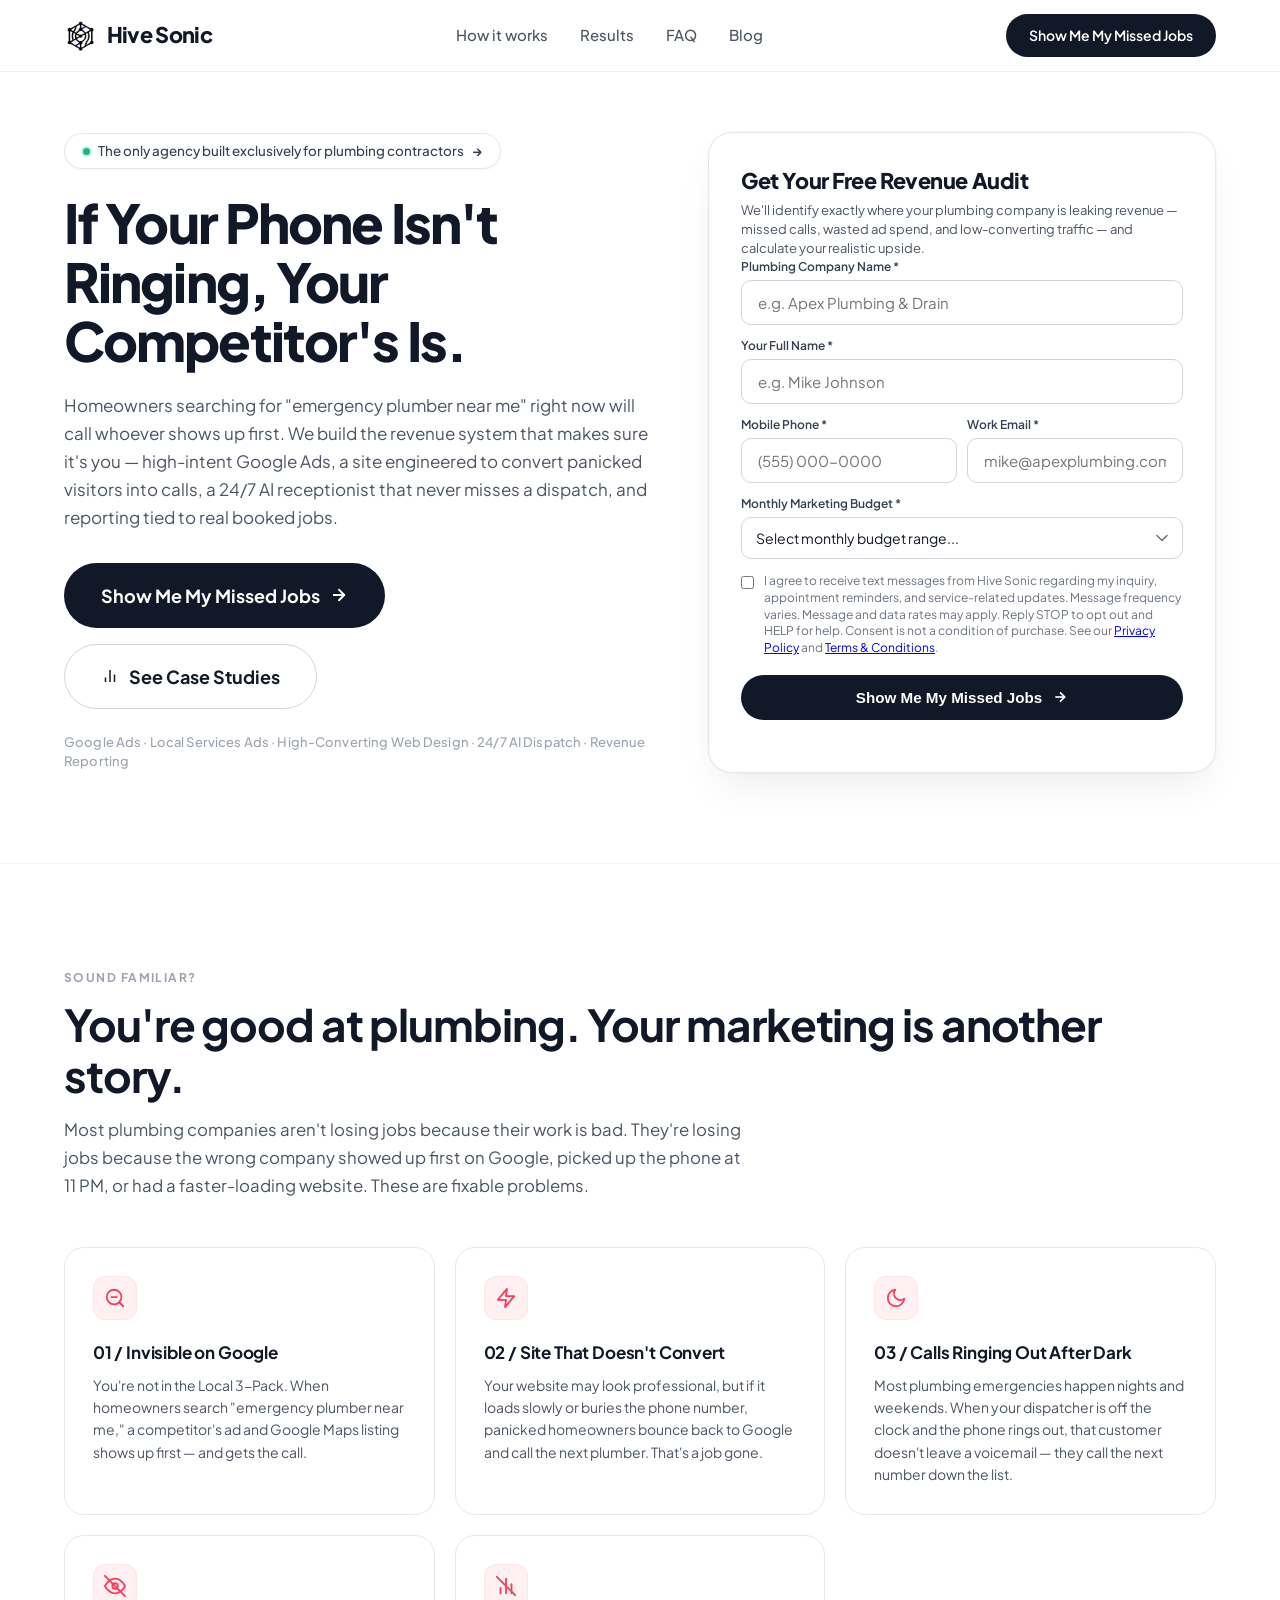
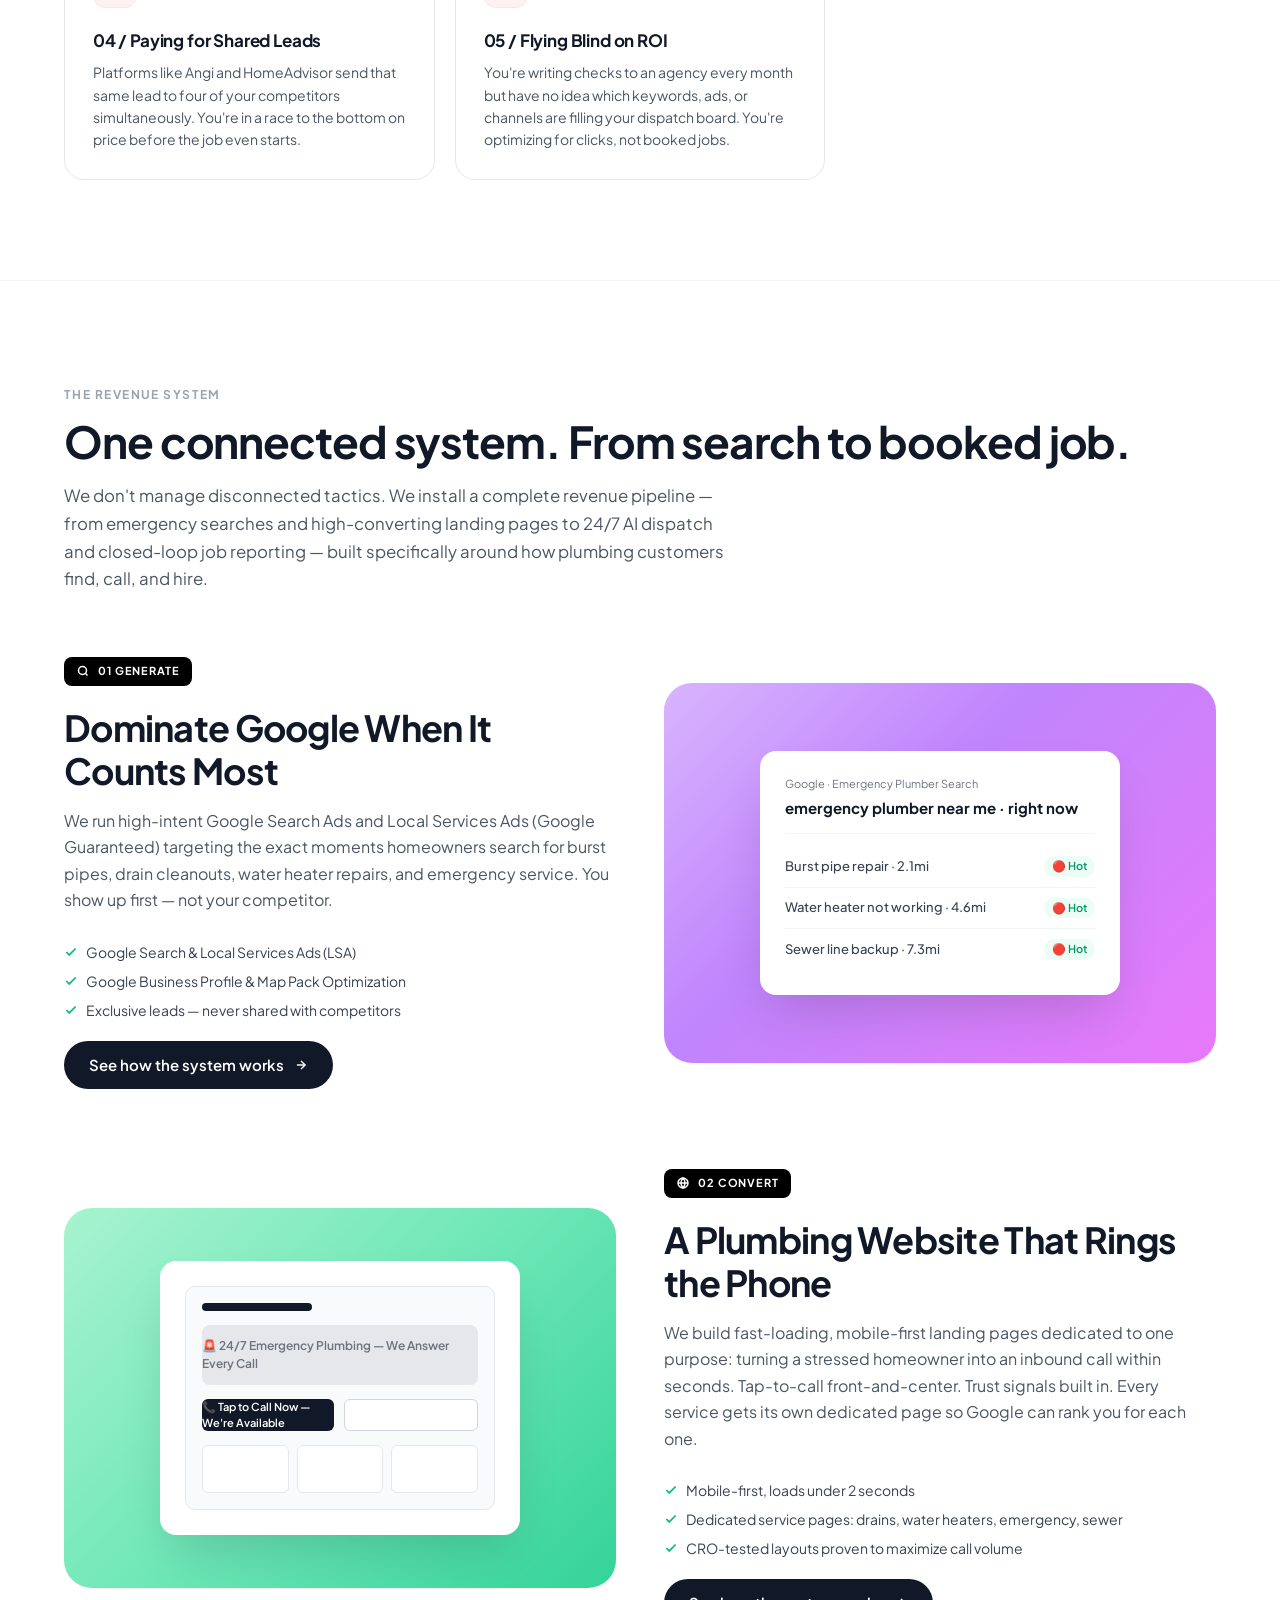
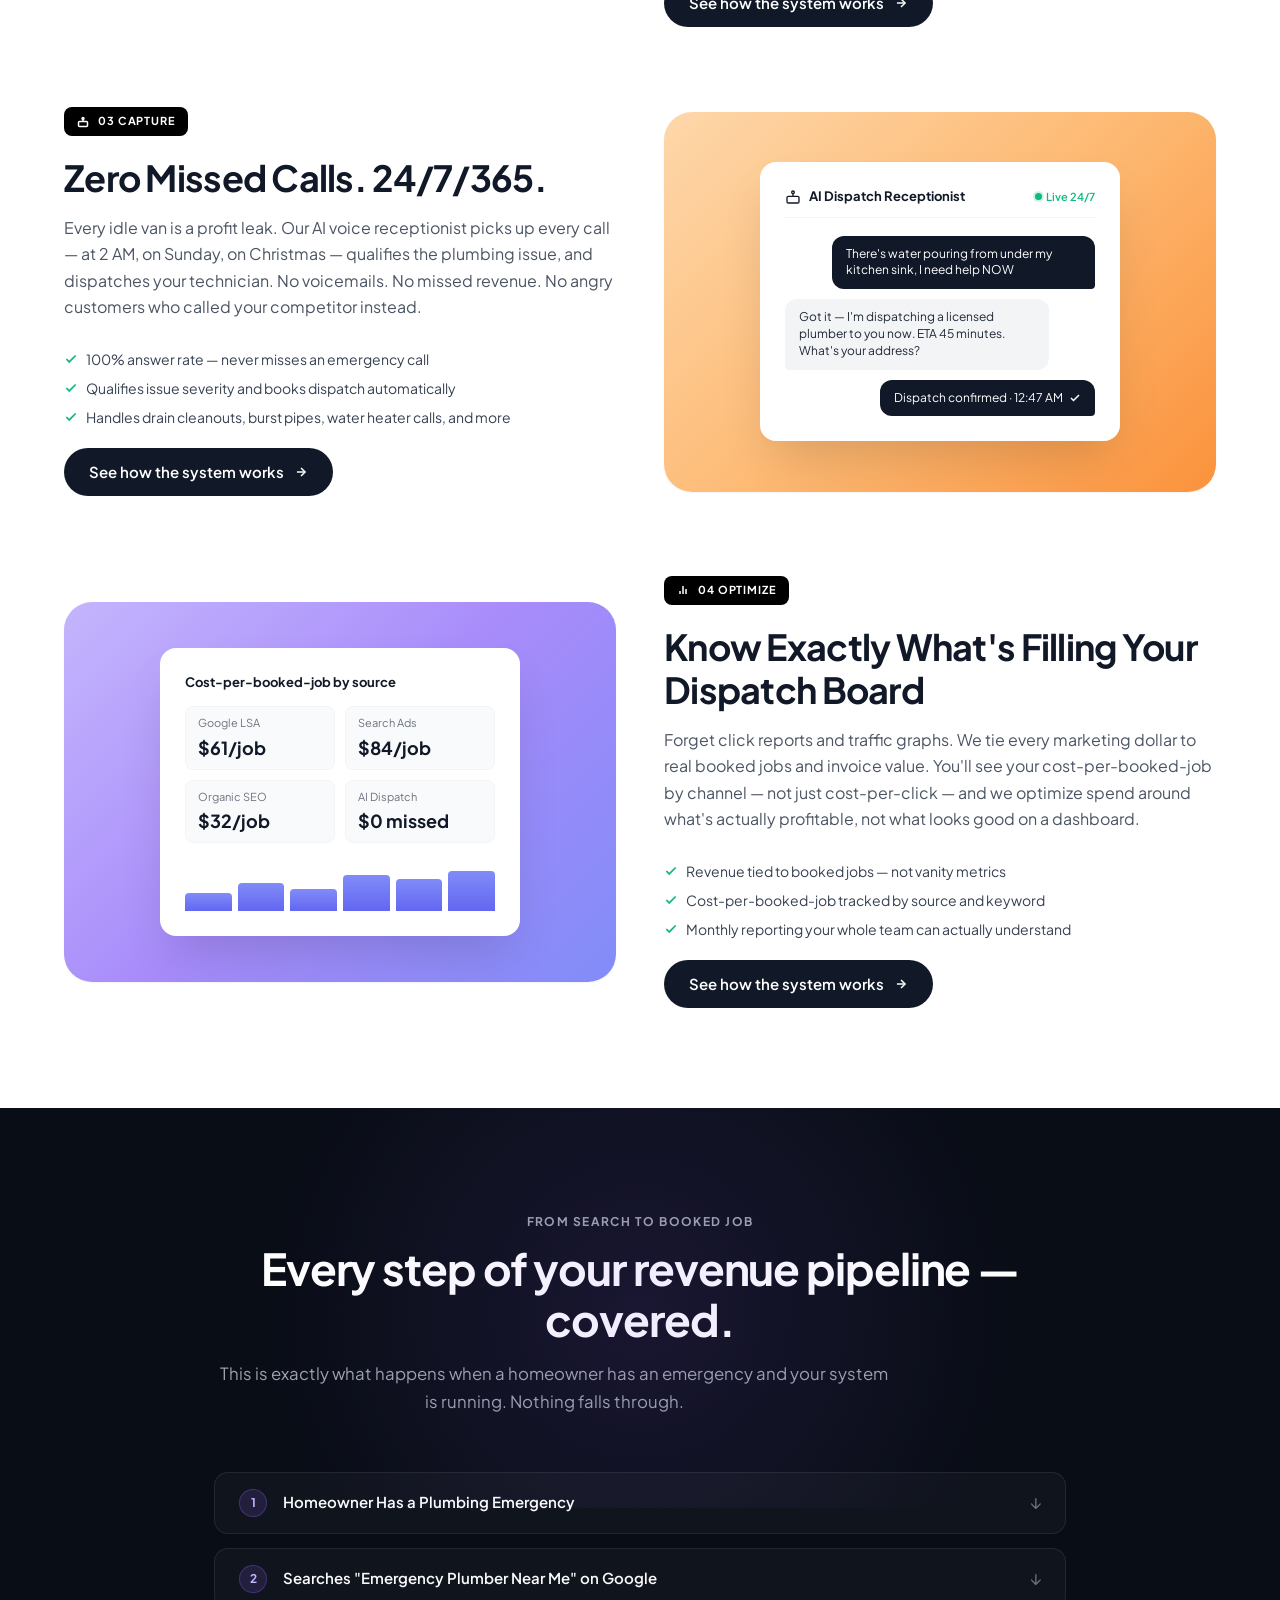
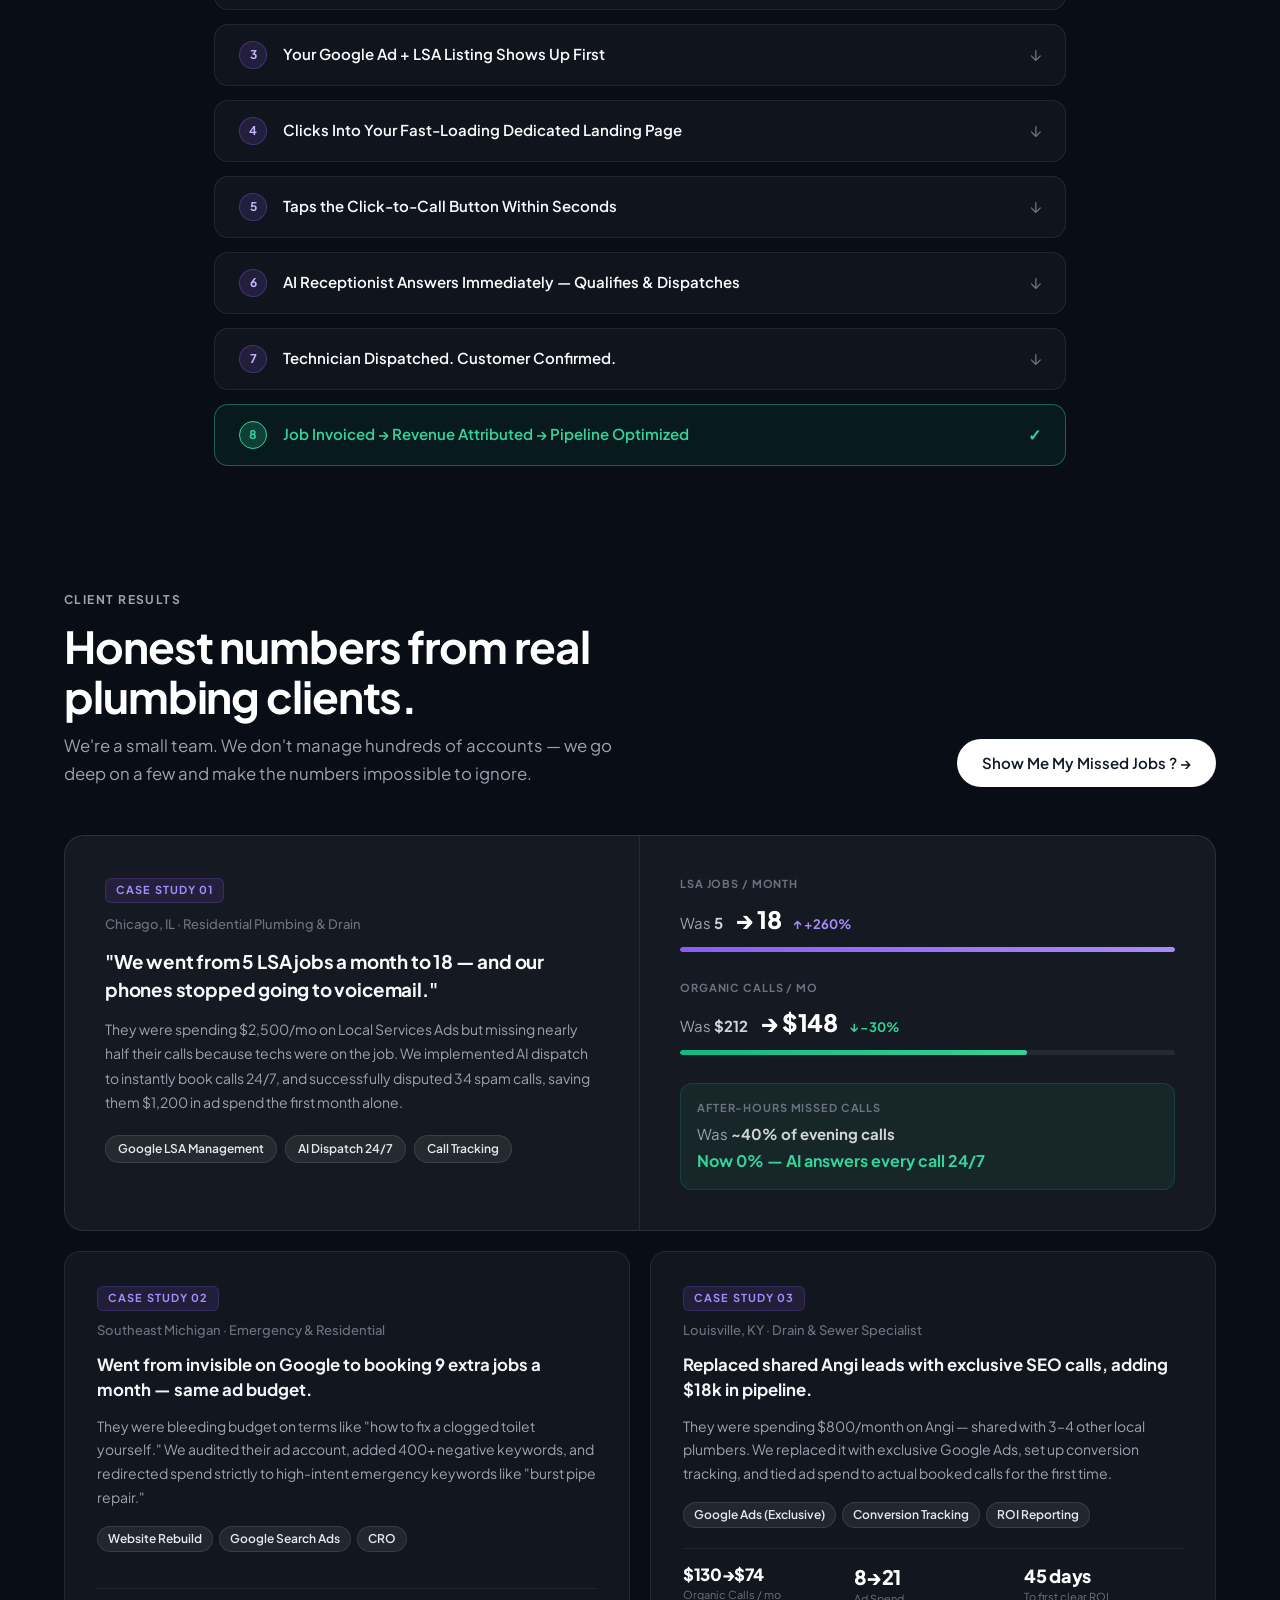
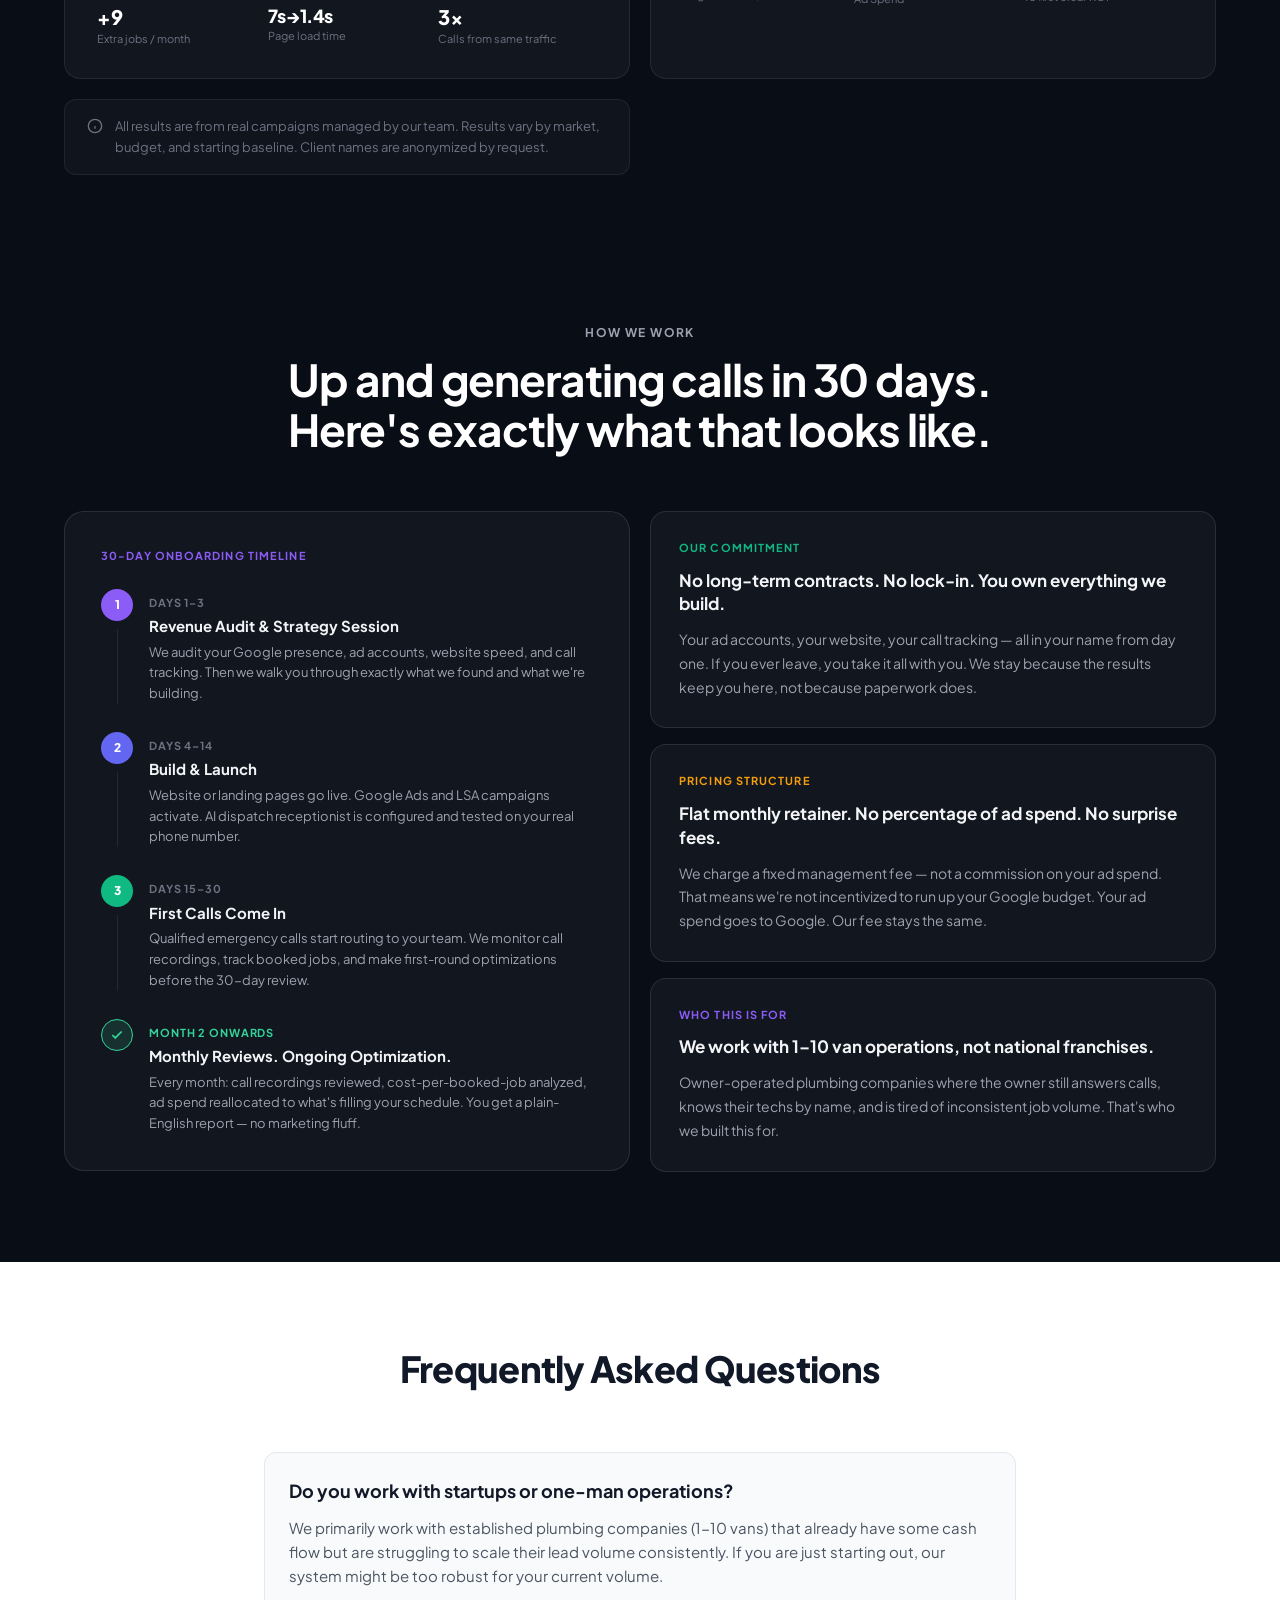
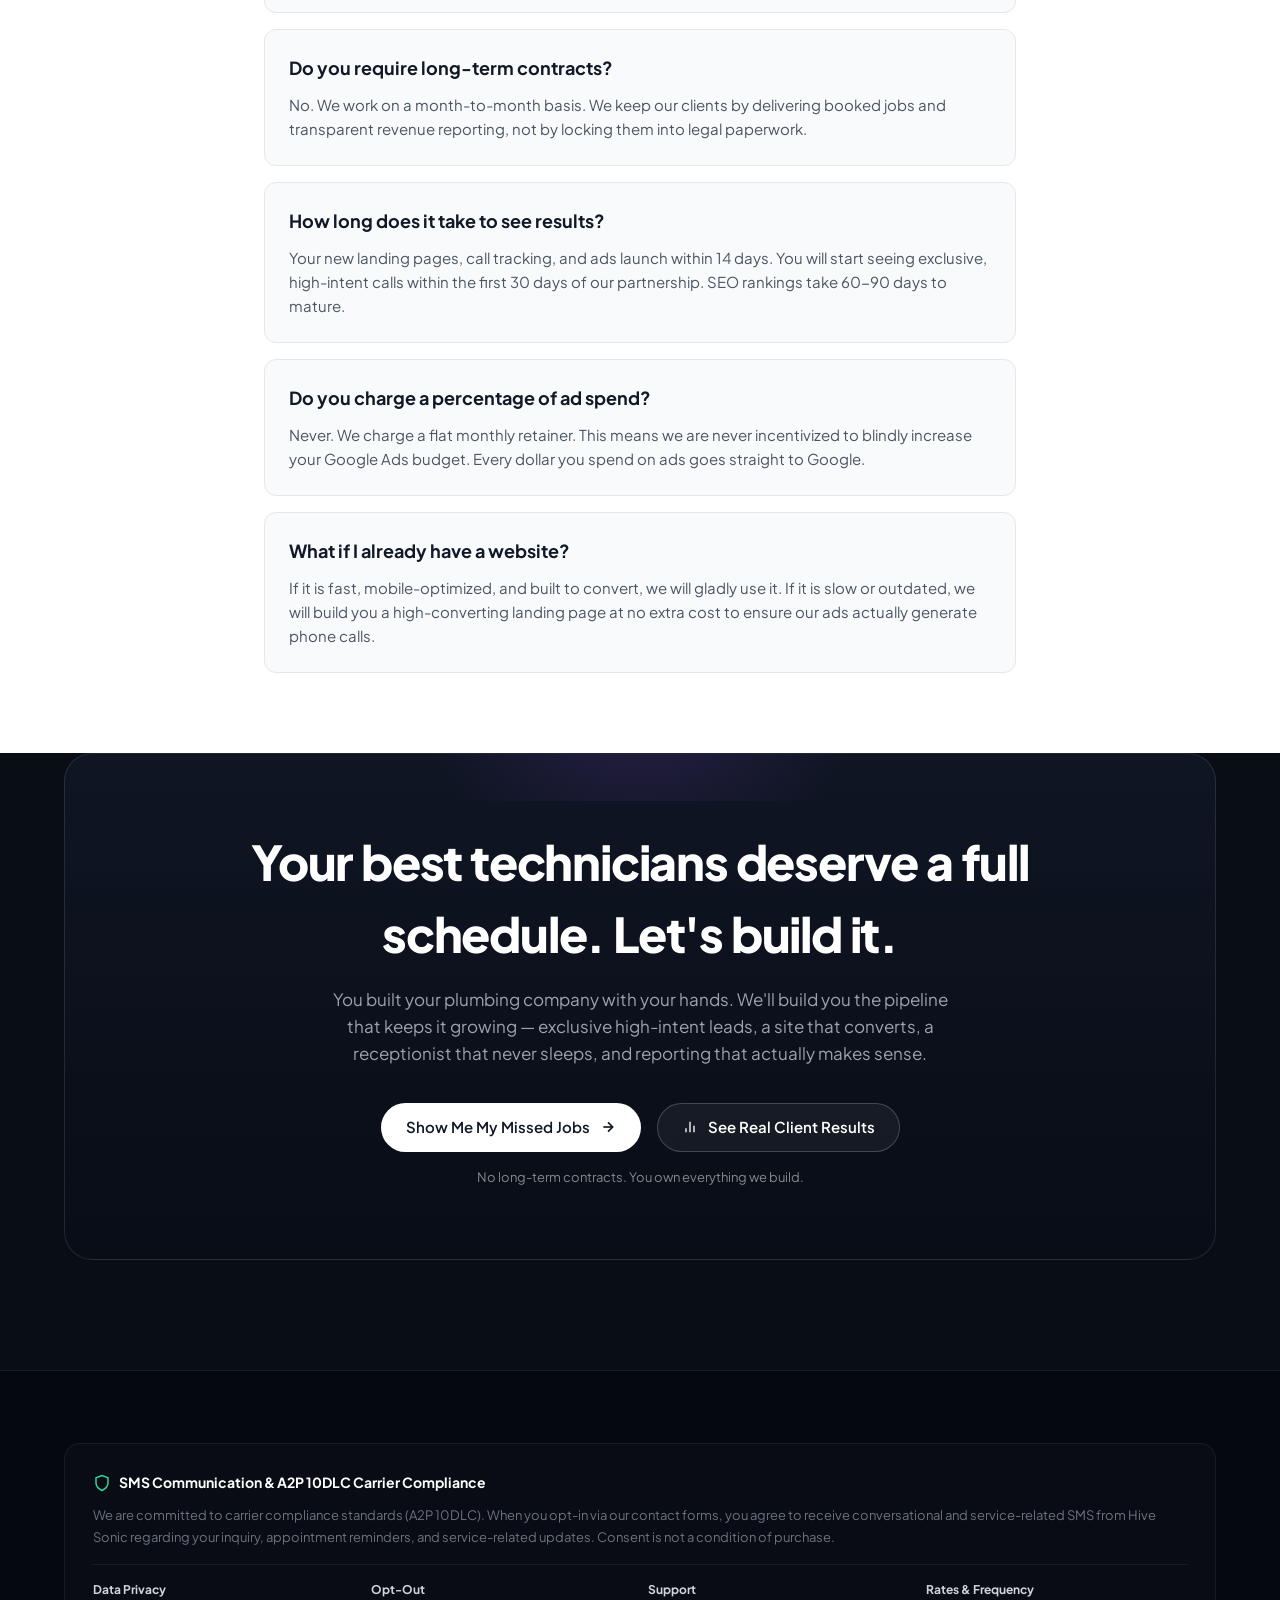
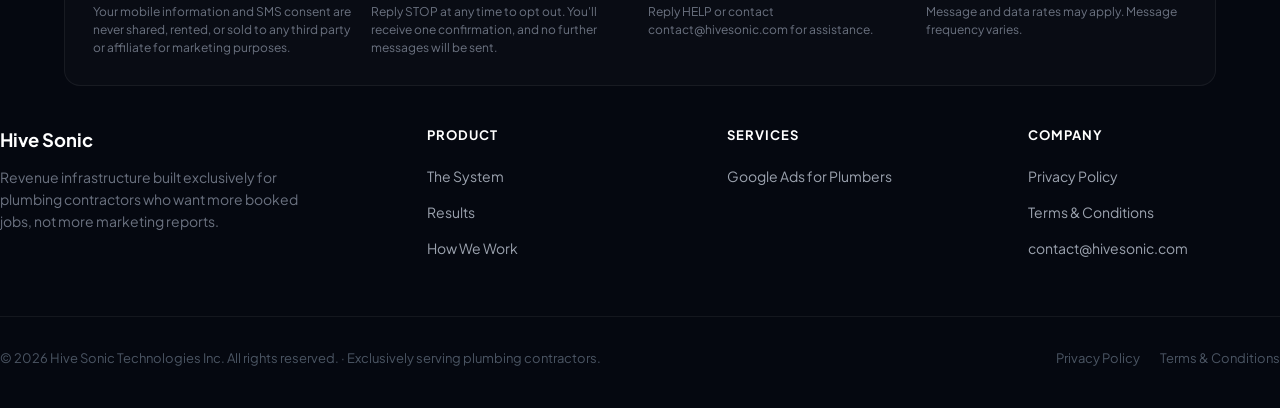
==== commit 280d4663: "Implement full A2P 10DLC compliance fixes across the site" ====
--- a/index.html
+++ b/index.html
@@ -132,9 +132,9 @@
               </div>
 
               <div style="margin-bottom: 18px; display: flex; align-items: flex-start; gap: 10px;">
-                <input type="checkbox" id="hero-sms-consent" name="SMS Consent" value="Agreed" required style="margin-top: 3px; cursor: pointer;" />
-                <label for="hero-sms-consent" style="font-size: 0.8125rem; color: #6b7280; line-height: 1.4; margin: 0; cursor: pointer;">
-                  I agree to receiving SMS confirmations and appointment reminders.
+                <input type="checkbox" id="hero-sms-consent" name="SMS Consent" value="Agreed" style="margin-top: 3px; cursor: pointer;" />
+                <label for="hero-sms-consent" style="font-size: 0.75rem; color: #6b7280; line-height: 1.4; margin: 0; cursor: pointer;">
+                  I agree to receive text messages from Hive Sonic regarding my inquiry, appointment reminders, and service-related updates. Message frequency varies. Message and data rates may apply. Reply STOP to opt out and HELP for help. Consent is not a condition of purchase. See our <a href="privacy-policy.html">Privacy Policy</a> and <a href="terms.html">Terms &amp; Conditions</a>.
                 </label>
               </div>
 
@@ -150,7 +150,7 @@
               </div>
               <h3 style="font-size:1.15rem; font-weight:700; color:#111827; margin-bottom:4px;">Audit Request Received!</h3>
               <p style="font-size:0.8125rem; color:#6b7280; line-height:1.45;">
-                A plumbing growth specialist will review your market and reach you by SMS & email within 10 minutes during business hours.
+                A plumbing growth specialist will review your market and reach out via email (and SMS if opted in) within 10 minutes during business hours.
               </p>
             </div>
 
@@ -880,29 +880,30 @@
     <div class="container">
 
       <div class="compliance-box">
-        <div class="compliance-title">
-          <svg width="18" height="18" viewBox="0 0 24 24" fill="none" stroke="#34d399" stroke-width="2"><path d="M12 22s8-4 8-10V5l-8-3-8 3v7c0 6 8 10 8 10z"></path></svg>
-          SMS Communication & A2P 10DLC Carrier Compliance
-        </div>
-        <p class="compliance-text">
-          We are committed to carrier compliance standards (A2P 10DLC). By submitting your phone number on this website, you consent to receive conversational and service-related SMS from Hive Sonic regarding your inquiry, dispatch updates, and revenue system reporting.
-        </p>
-        <div class="compliance-grid">
-          <div>
-            <div class="compliance-item-label">Data Privacy</div>
-            <div class="compliance-item-val">Your mobile number, SMS consent, and personal data are never shared, rented, or sold to any third party or affiliate for marketing purposes.</div>
-          </div>
-          <div>
-            <div class="compliance-item-label">Opt-Out</div>
-            <div class="compliance-item-val">Reply STOP at any time to unsubscribe. You'll receive one confirmation, and no further messages will be sent.</div>
-          </div>
-          <div>
-            <div class="compliance-item-label">Support</div>
-            <div class="compliance-item-val">Reply HELP or contact contact@hivesonic.com for assistance with your messaging preferences.</div>
-          </div>
-          <div>
-            <div class="compliance-item-label">Rates & Frequency</div>
-            <div class="compliance-item-val">Message and data rates may apply. Frequency varies based on your inquiry status and dispatch activity.</div>
+          <div class="compliance-title">
+            <svg width="18" height="18" viewBox="0 0 24 24" fill="none" stroke="#34d399" stroke-width="2"><path d="M12 22s8-4 8-10V5l-8-3-8 3v7c0 6 8 10 8 10z"></path></svg>
+            SMS Communication & A2P 10DLC Carrier Compliance
+          </div>
+          <p class="compliance-text">
+            We are committed to carrier compliance standards (A2P 10DLC). When you opt-in via our contact forms, you agree to receive conversational and service-related SMS from Hive Sonic regarding your inquiry, appointment reminders, and service-related updates. Consent is not a condition of purchase.
+          </p>
+          <div class="compliance-grid">
+            <div>
+              <div class="compliance-item-label">Data Privacy</div>
+              <div class="compliance-item-val">Your mobile information and SMS consent are never shared, rented, or sold to any third party or affiliate for marketing purposes.</div>
+            </div>
+            <div>
+              <div class="compliance-item-label">Opt-Out</div>
+              <div class="compliance-item-val">Reply STOP at any time to opt out. You'll receive one confirmation, and no further messages will be sent.</div>
+            </div>
+            <div>
+              <div class="compliance-item-label">Support</div>
+              <div class="compliance-item-val">Reply HELP or contact contact@hivesonic.com for assistance.</div>
+            </div>
+            <div>
+              <div class="compliance-item-label">Rates & Frequency</div>
+              <div class="compliance-item-val">Message and data rates may apply. Message frequency varies.</div>
+            </div>
           </div>
         </div>
       </div>
@@ -930,6 +931,7 @@
           <div class="footer-col-title">Company</div>
           <ul class="footer-links">
             <li><a href="privacy-policy.html" class="footer-link">Privacy Policy</a></li>
+            <li><a href="terms.html" class="footer-link">Terms &amp; Conditions</a></li>
             <li><a href="mailto:contact@hivesonic.com" class="footer-link">contact@hivesonic.com</a></li>
           </ul>
         </div>
@@ -938,7 +940,7 @@
         <div>© 2026 Hive Sonic Technologies Inc. All rights reserved. · Exclusively serving plumbing contractors.</div>
         <div style="display:flex; gap:20px;">
           <a href="privacy-policy.html" style="color:inherit; text-decoration:none;">Privacy Policy</a>
-          <a href="privacy-policy.html#a2p-compliance" style="color:inherit; text-decoration:none;">10DLC Compliance</a>
+          <a href="terms.html" style="color:inherit; text-decoration:none;">Terms &amp; Conditions</a>
         </div>
       </div>
 
@@ -1001,9 +1003,9 @@
         </div>
 
         <div style="margin-bottom: 22px; display: flex; align-items: flex-start; gap: 10px;">
-          <input type="checkbox" id="modal-sms-consent" name="SMS Consent" value="Agreed" required style="margin-top: 3px; cursor: pointer;" />
-          <label for="modal-sms-consent" style="font-size: 0.875rem; color: #6b7280; line-height: 1.4; margin: 0; cursor: pointer;">
-            I agree to receiving SMS confirmations and appointment reminders.
+          <input type="checkbox" id="modal-sms-consent" name="SMS Consent" value="Agreed" style="margin-top: 3px; cursor: pointer;" />
+          <label for="modal-sms-consent" style="font-size: 0.75rem; color: #6b7280; line-height: 1.4; margin: 0; cursor: pointer;">
+            I agree to receive text messages from Hive Sonic regarding my inquiry, appointment reminders, and service-related updates. Message frequency varies. Message and data rates may apply. Reply STOP to opt out and HELP for help. Consent is not a condition of purchase. See our <a href="privacy-policy.html">Privacy Policy</a> and <a href="terms.html">Terms &amp; Conditions</a>.
           </label>
         </div>
 
@@ -1019,7 +1021,7 @@
         </div>
         <h4 style="font-size:1.25rem; font-weight:700; color:#111827; margin-bottom:6px;">Audit Request Submitted!</h4>
         <p style="font-size:0.875rem; color:#6b7280; line-height:1.5;">
-          A plumbing growth specialist will review your market area and reach out via SMS & email within 10 minutes during business hours.
+          A plumbing growth specialist will review your market area and reach out via email (and SMS if opted in) within 10 minutes during business hours.
         </p>
       </div>
 
@@ -1041,3 +1043,4 @@
 
 
 
+
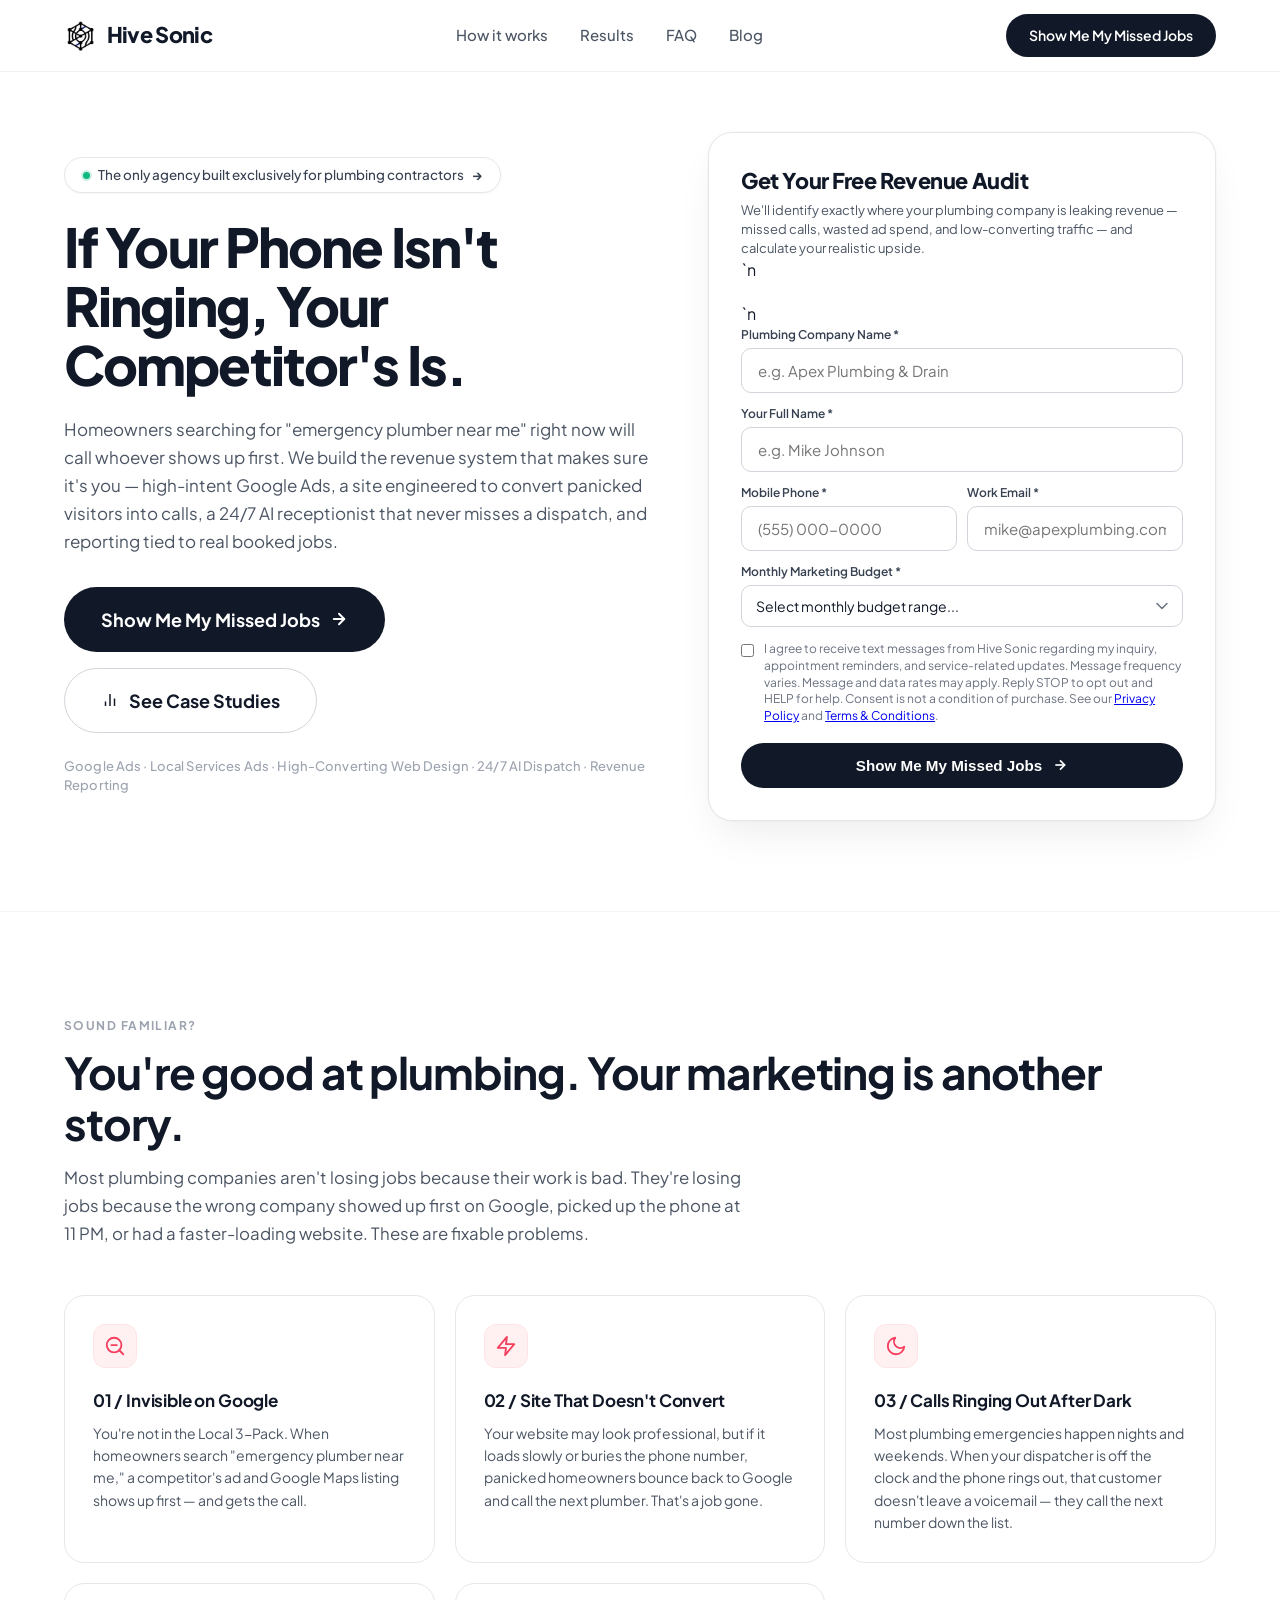
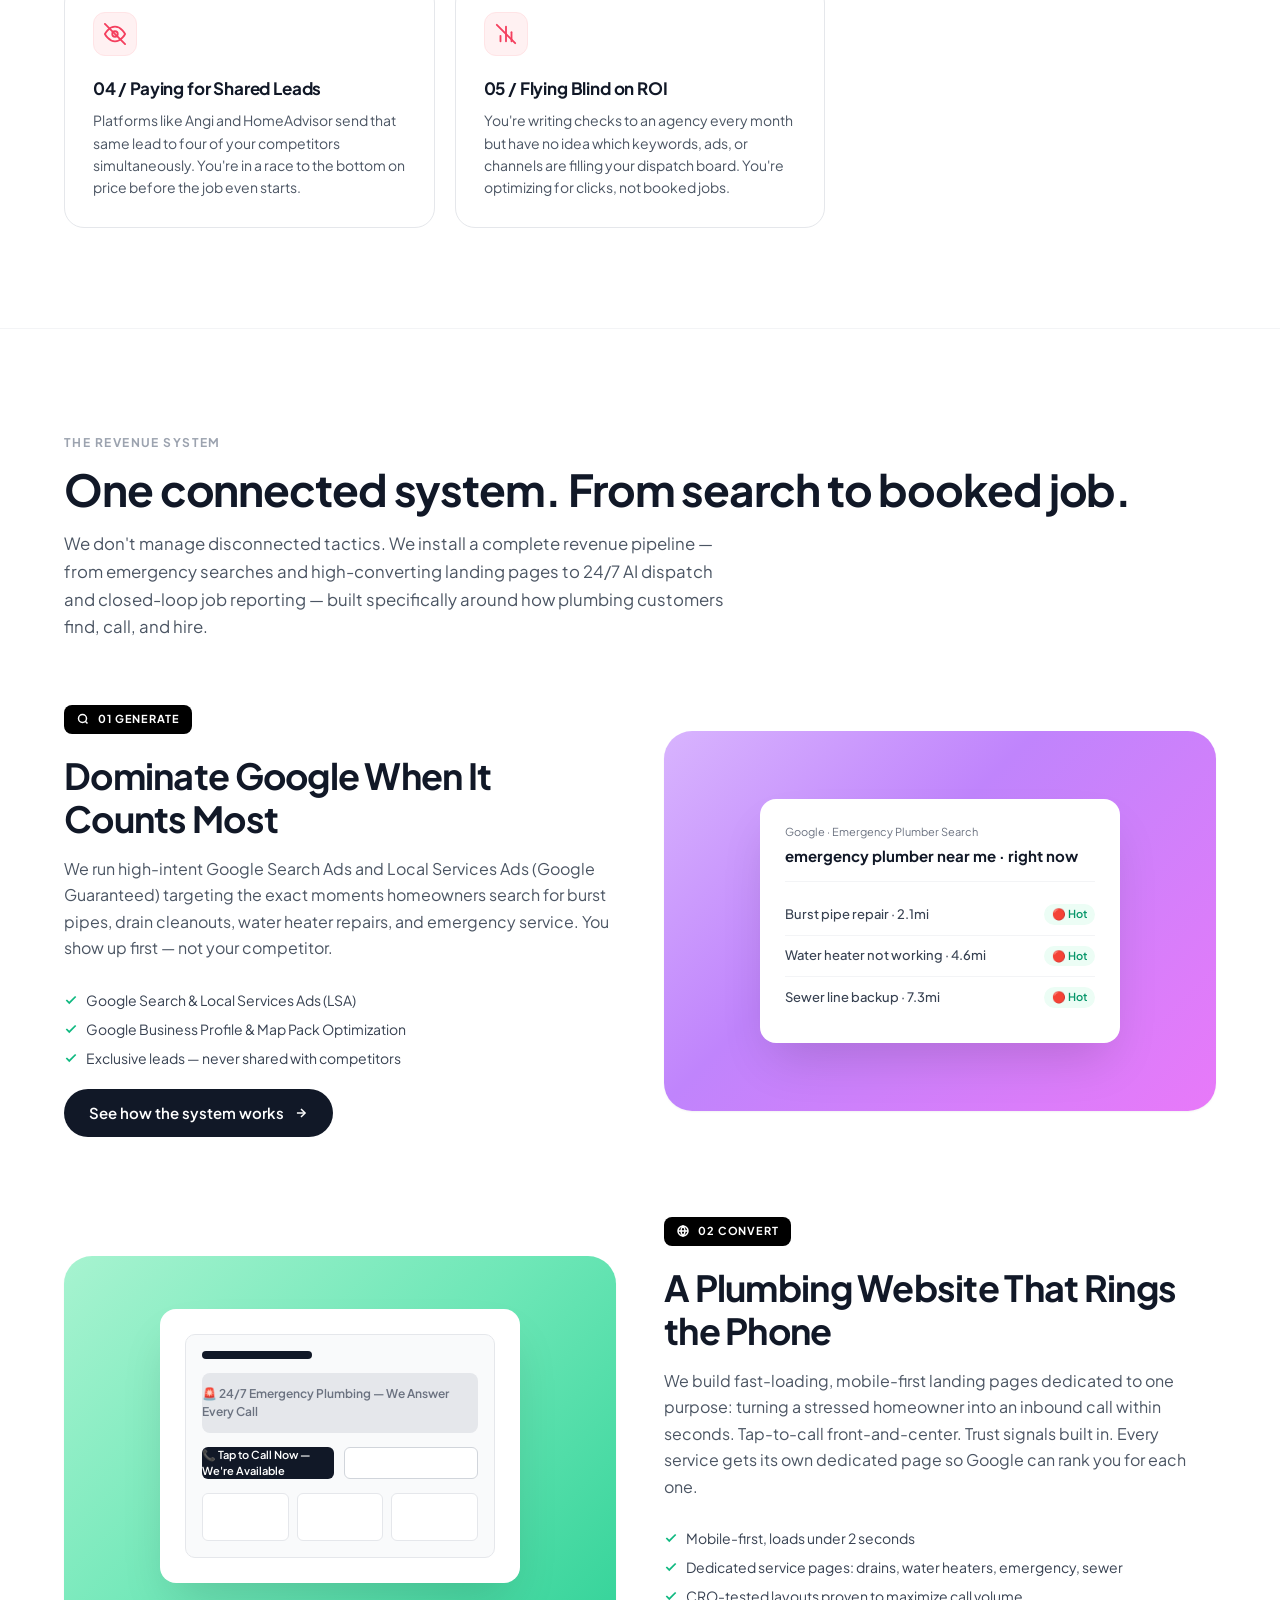
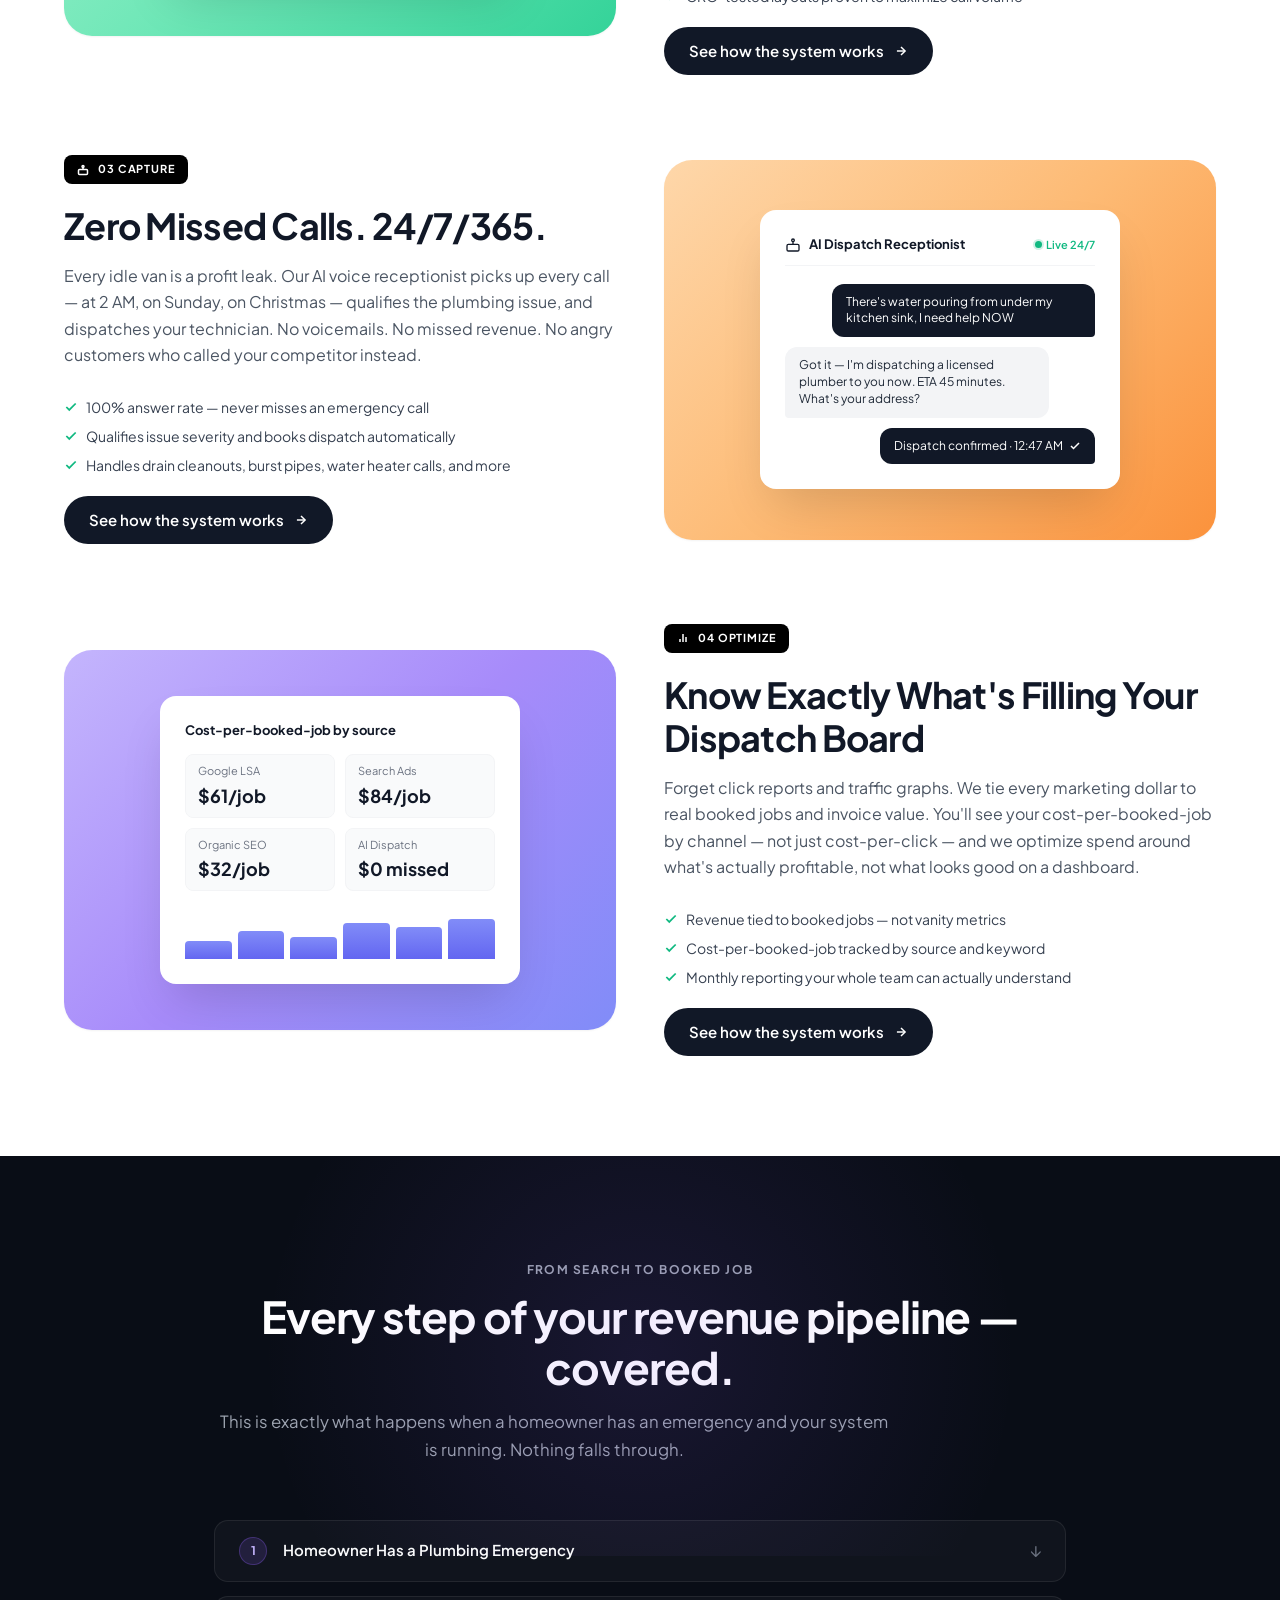
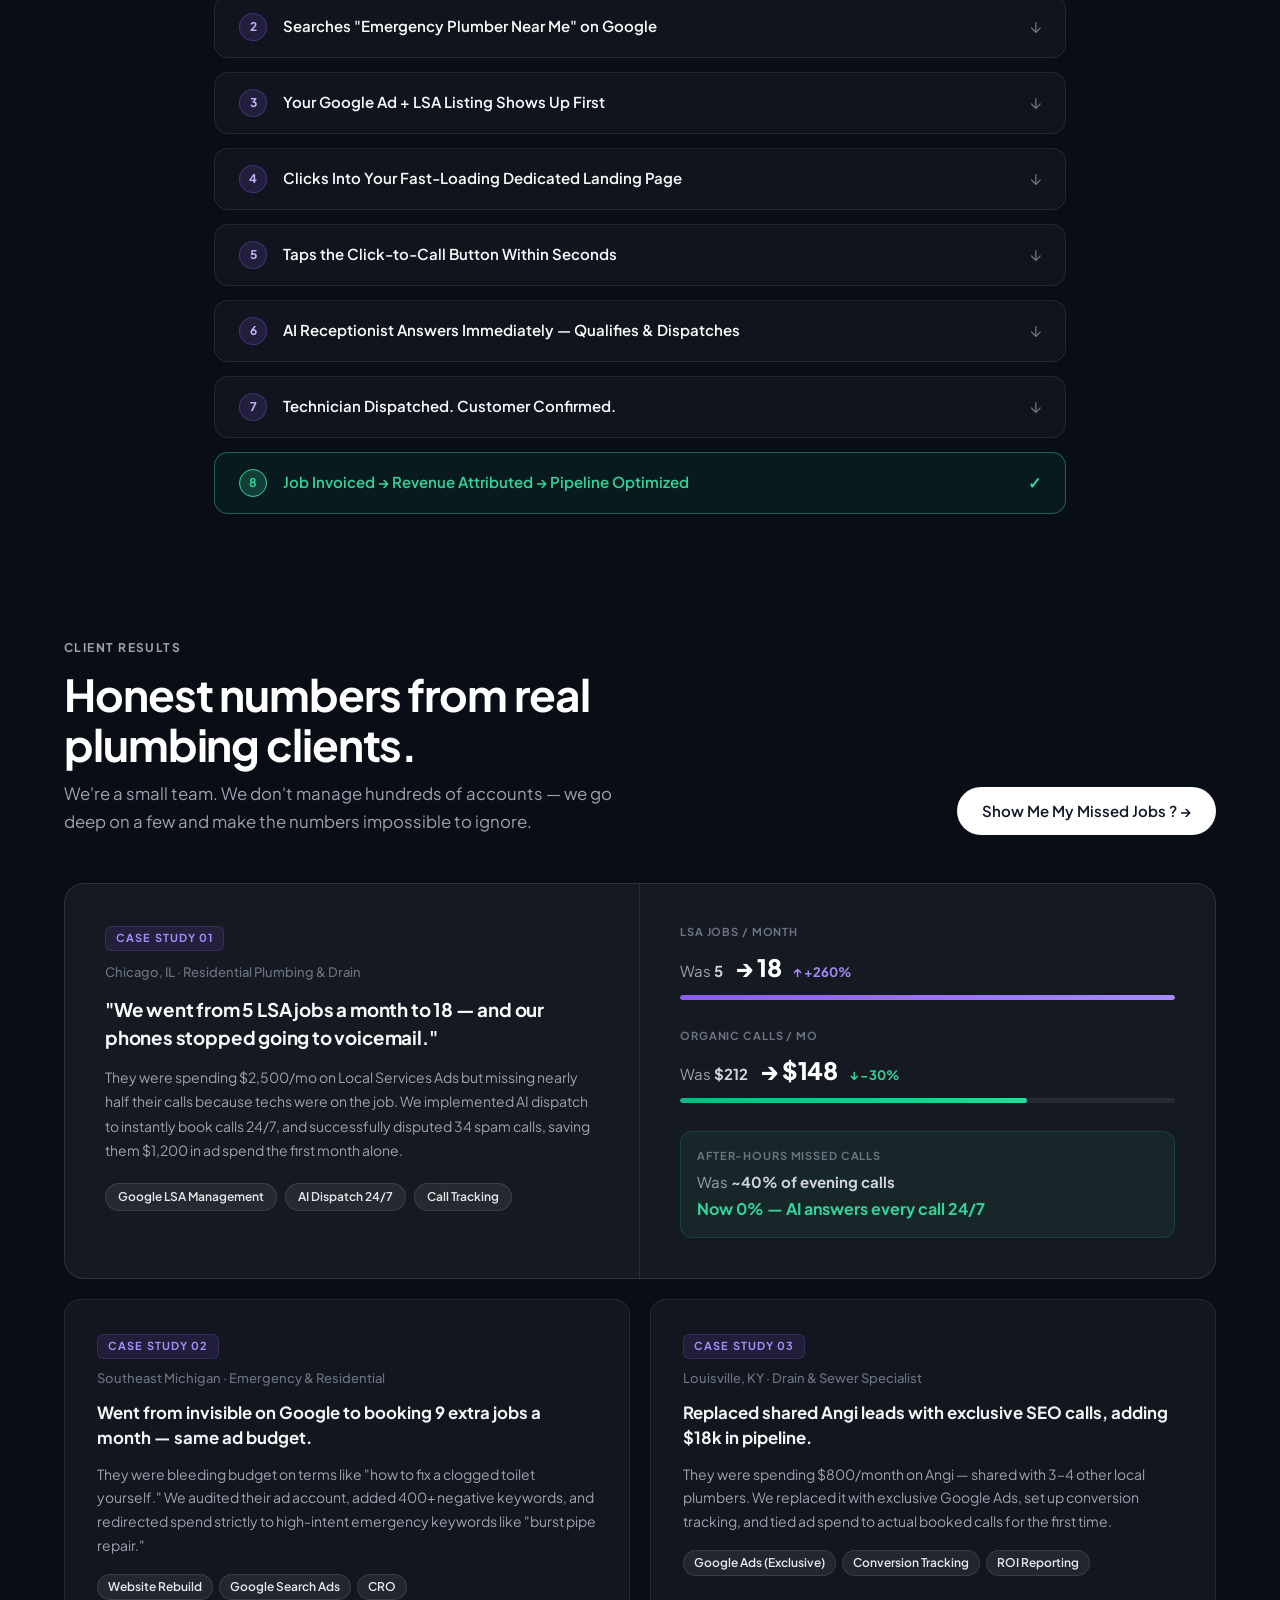
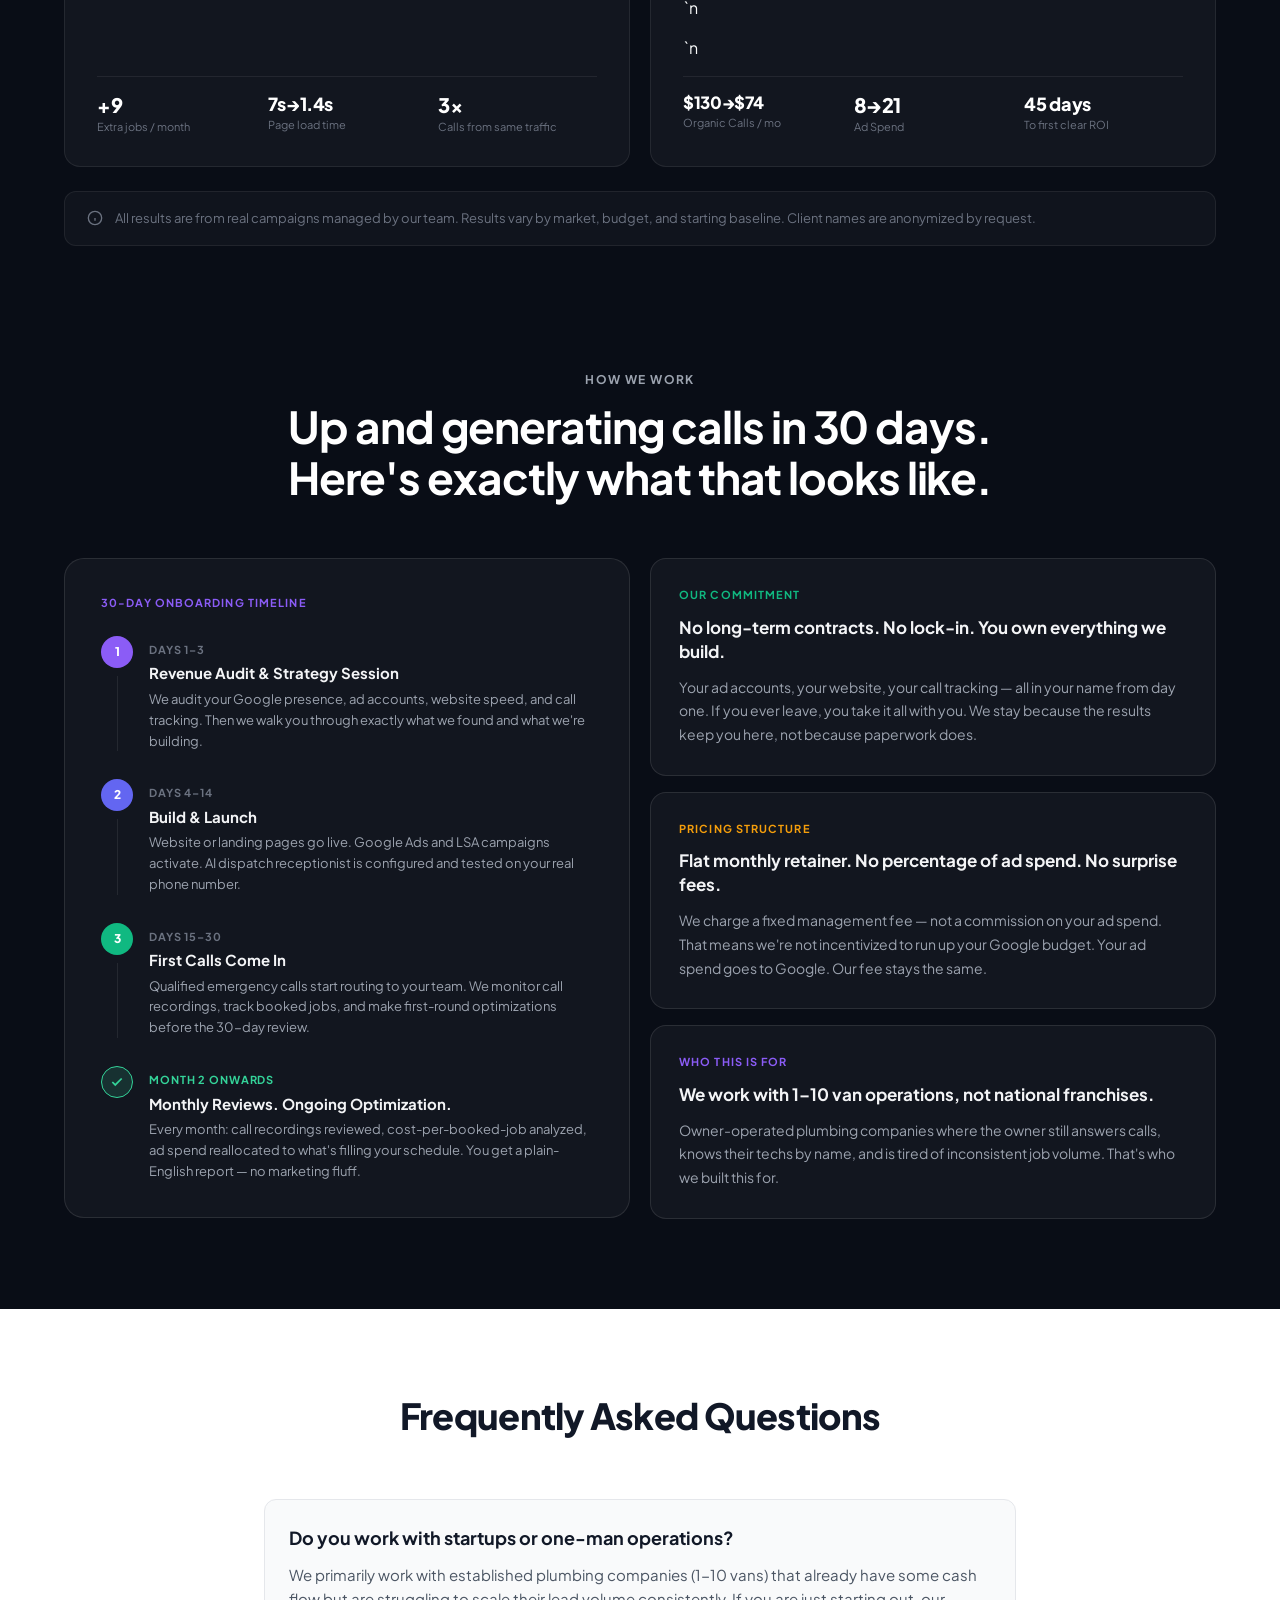
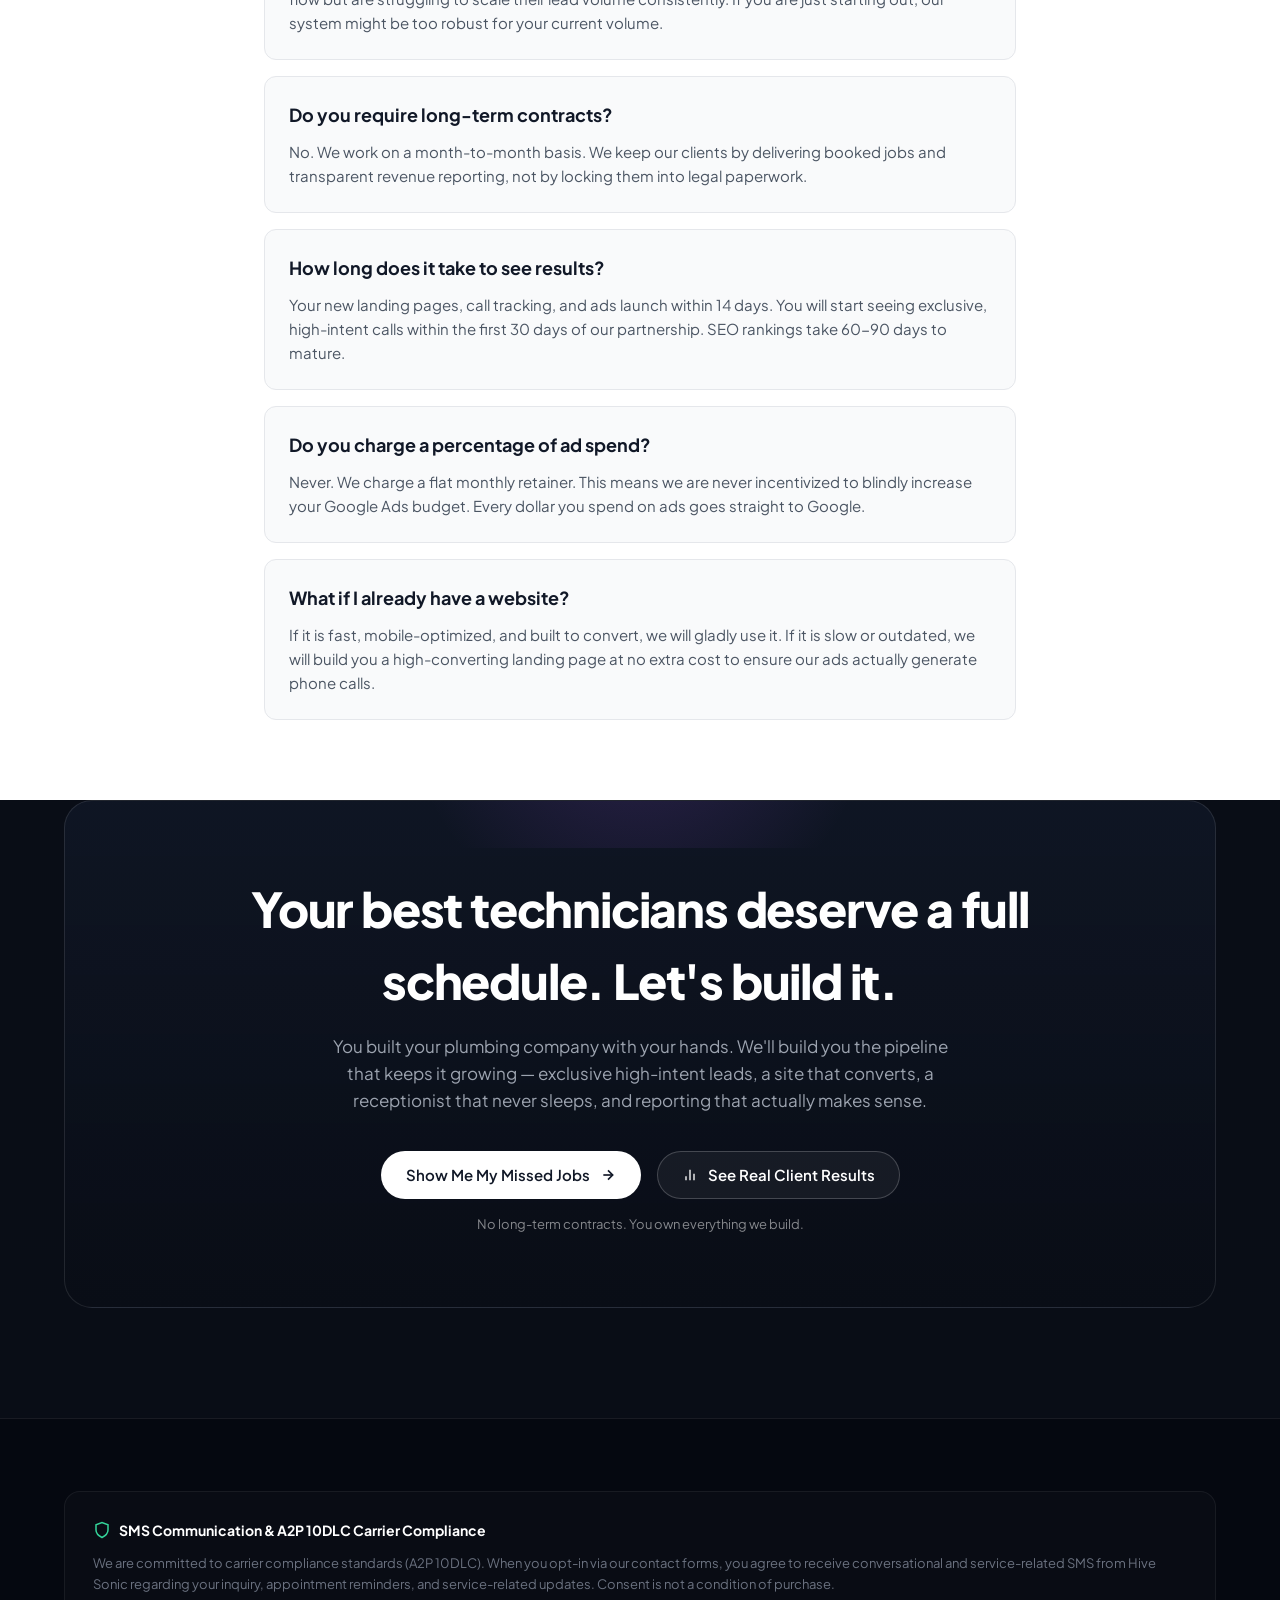
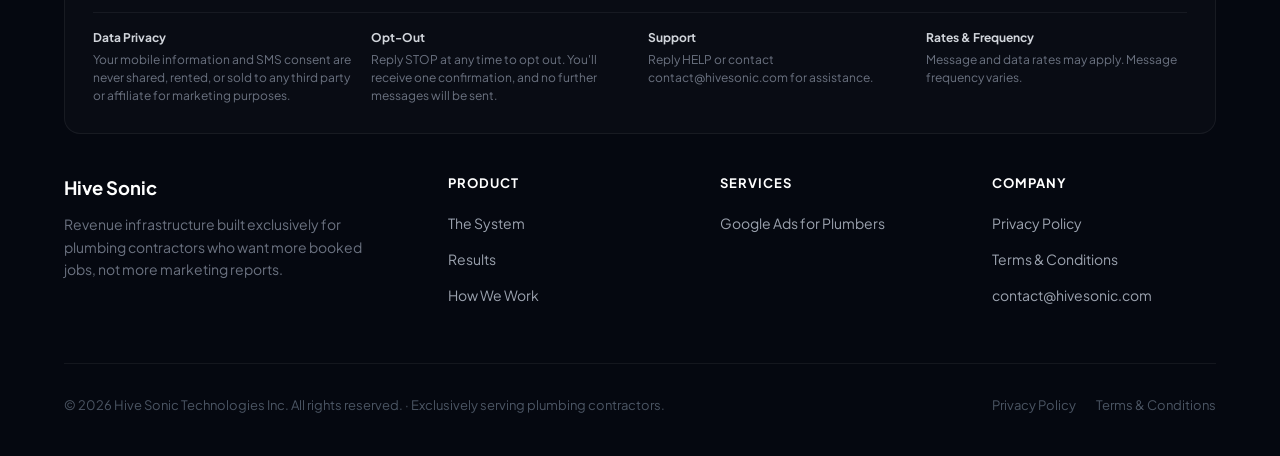
==== commit 5f0c5d77: "Fix multiple unclosed HTML tags and structural validation errors across site" ====
--- a/index.html
+++ b/index.html
@@ -92,8 +92,7 @@
               <h2 class="hero-form-title">Get Your Free Revenue Audit</h2>
               <p class="hero-form-sub">
                 We'll identify exactly where your plumbing company is leaking revenue — missed calls, wasted ad spend, and low-converting traffic — and calculate your realistic upside.
-              </p>
-              <form id="hero-audit-form">
+              </p>`n            </div>`n            <form id="hero-audit-form">
               <input type="hidden" name="access_key" value="9e80df7a-deae-4be1-b392-f03b2db5c977">
               <input type="hidden" name="subject" value="New Audit Request from Hive Sonic">
               <input type="hidden" name="from_name" value="Hive Sonic Website">
@@ -675,8 +674,7 @@
                   <span style="font-size:0.75rem; font-weight:600; color:#e5e7eb; background:rgba(255,255,255,0.07); border:1px solid rgba(255,255,255,0.1); border-radius:20px; padding:3px 10px;">Google Ads (Exclusive)</span>
                   <span style="font-size:0.75rem; font-weight:600; color:#e5e7eb; background:rgba(255,255,255,0.07); border:1px solid rgba(255,255,255,0.1); border-radius:20px; padding:3px 10px;">Conversion Tracking</span>
                   <span style="font-size:0.75rem; font-weight:600; color:#e5e7eb; background:rgba(255,255,255,0.07); border:1px solid rgba(255,255,255,0.1); border-radius:20px; padding:3px 10px;">ROI Reporting</span>
-                </div>
-              <div class="grid-3-col-mini" style="gap:12px; padding-top:16px; border-top:1px solid rgba(255,255,255,0.07); margin-top:auto;">
+                </div>`n              </div>`n              <div class="grid-3-col-mini" style="gap:12px; padding-top:16px; border-top:1px solid rgba(255,255,255,0.07); margin-top:auto;">
                 <div>
                   <div style="font-size:1.05rem; font-weight:800; color:#fff; letter-spacing:-0.02em; line-height:1.2;">$130→$74</div>
                   <div style="font-size:0.6875rem; color:#6b7280; line-height:1.4; margin-top:2px;">Organic Calls / mo</div>
@@ -906,7 +904,6 @@
             </div>
           </div>
         </div>
-      </div>
 
       <div class="footer-top">
         <div>
@@ -1044,3 +1041,6 @@
 
 
 
+
+
+
